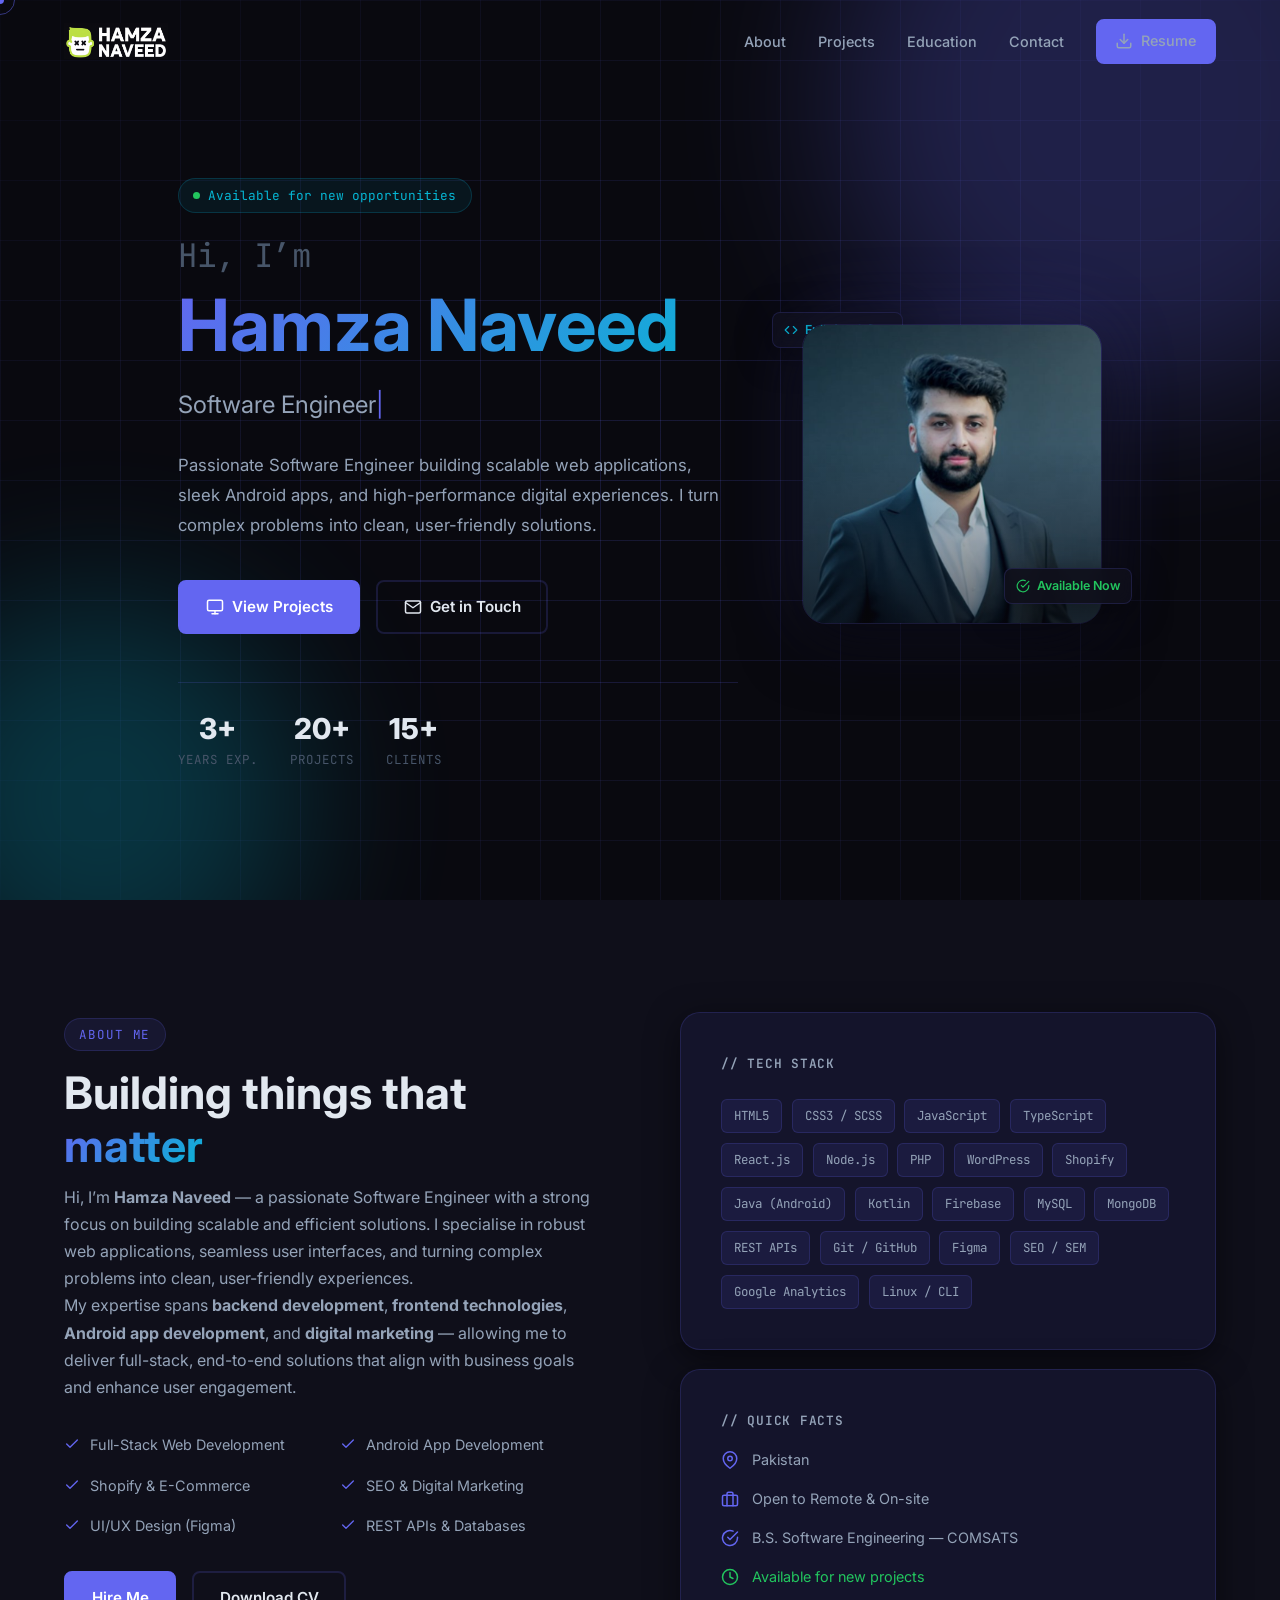
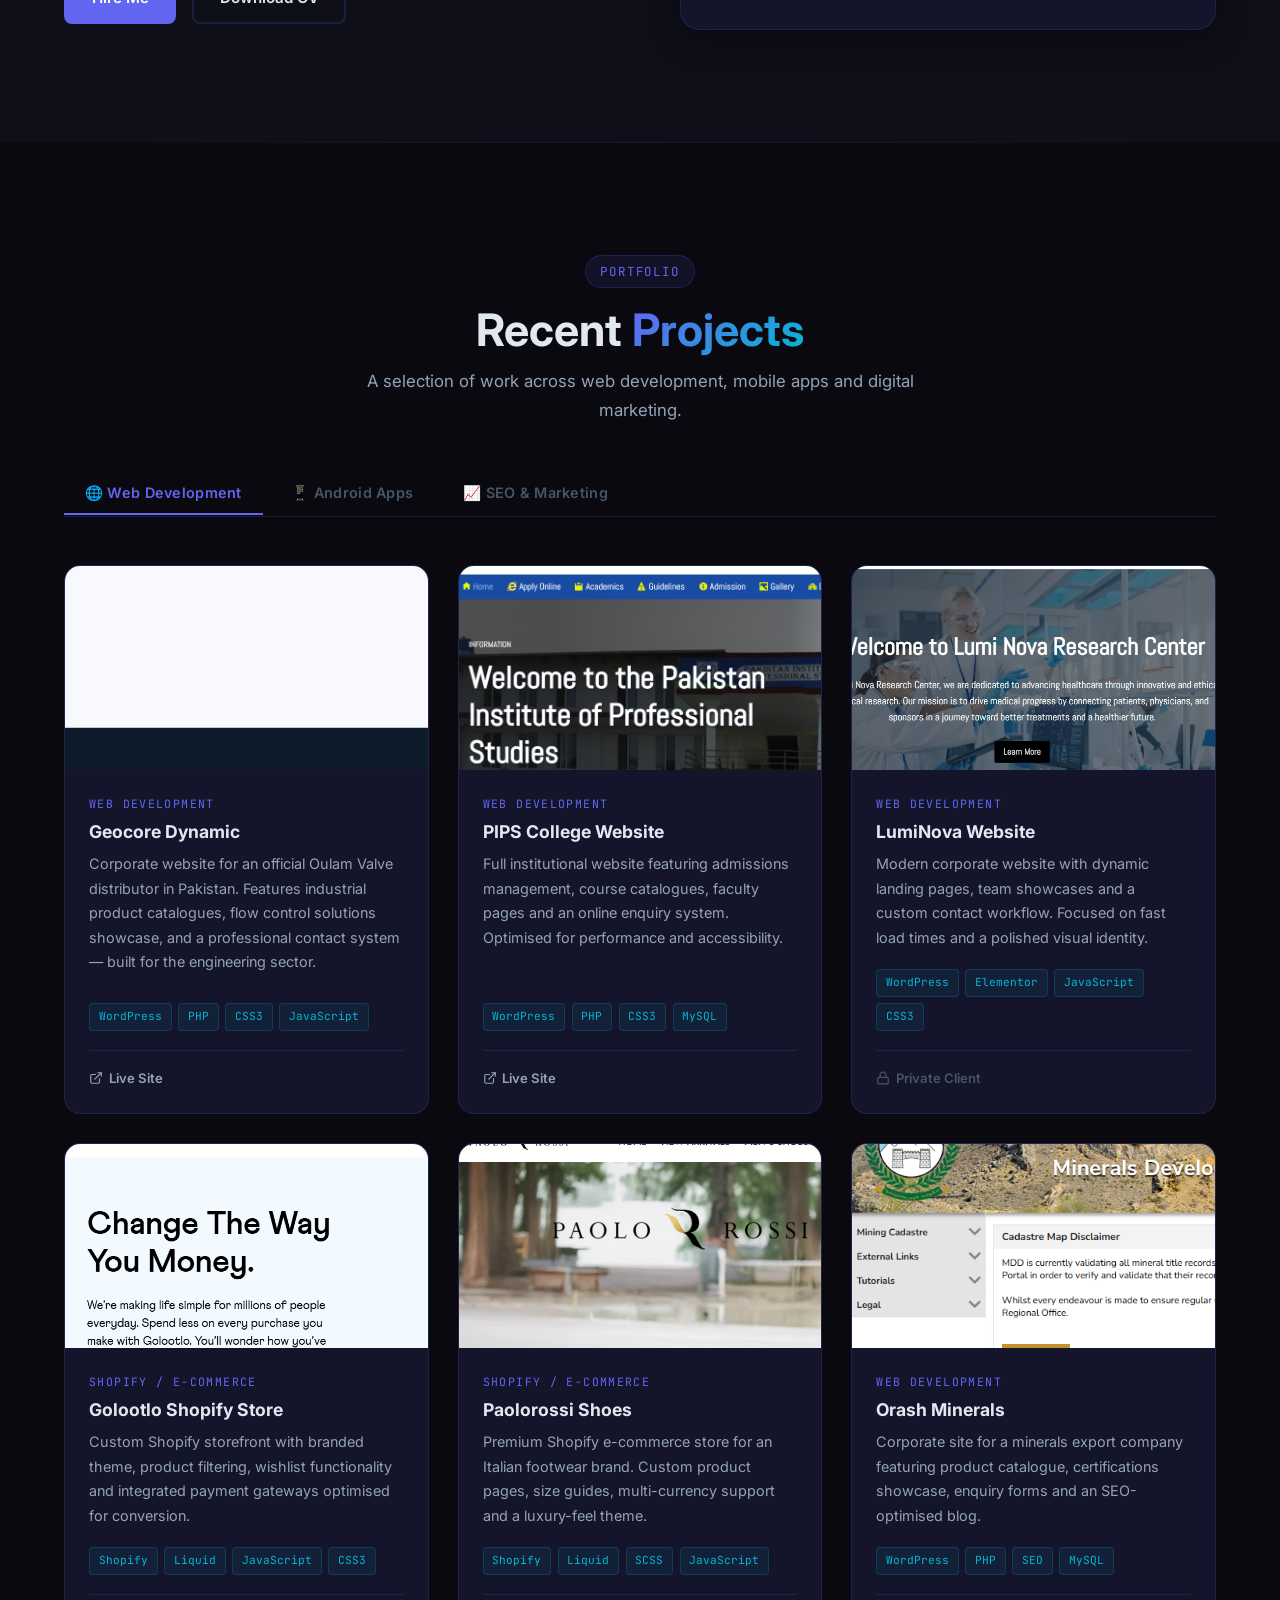
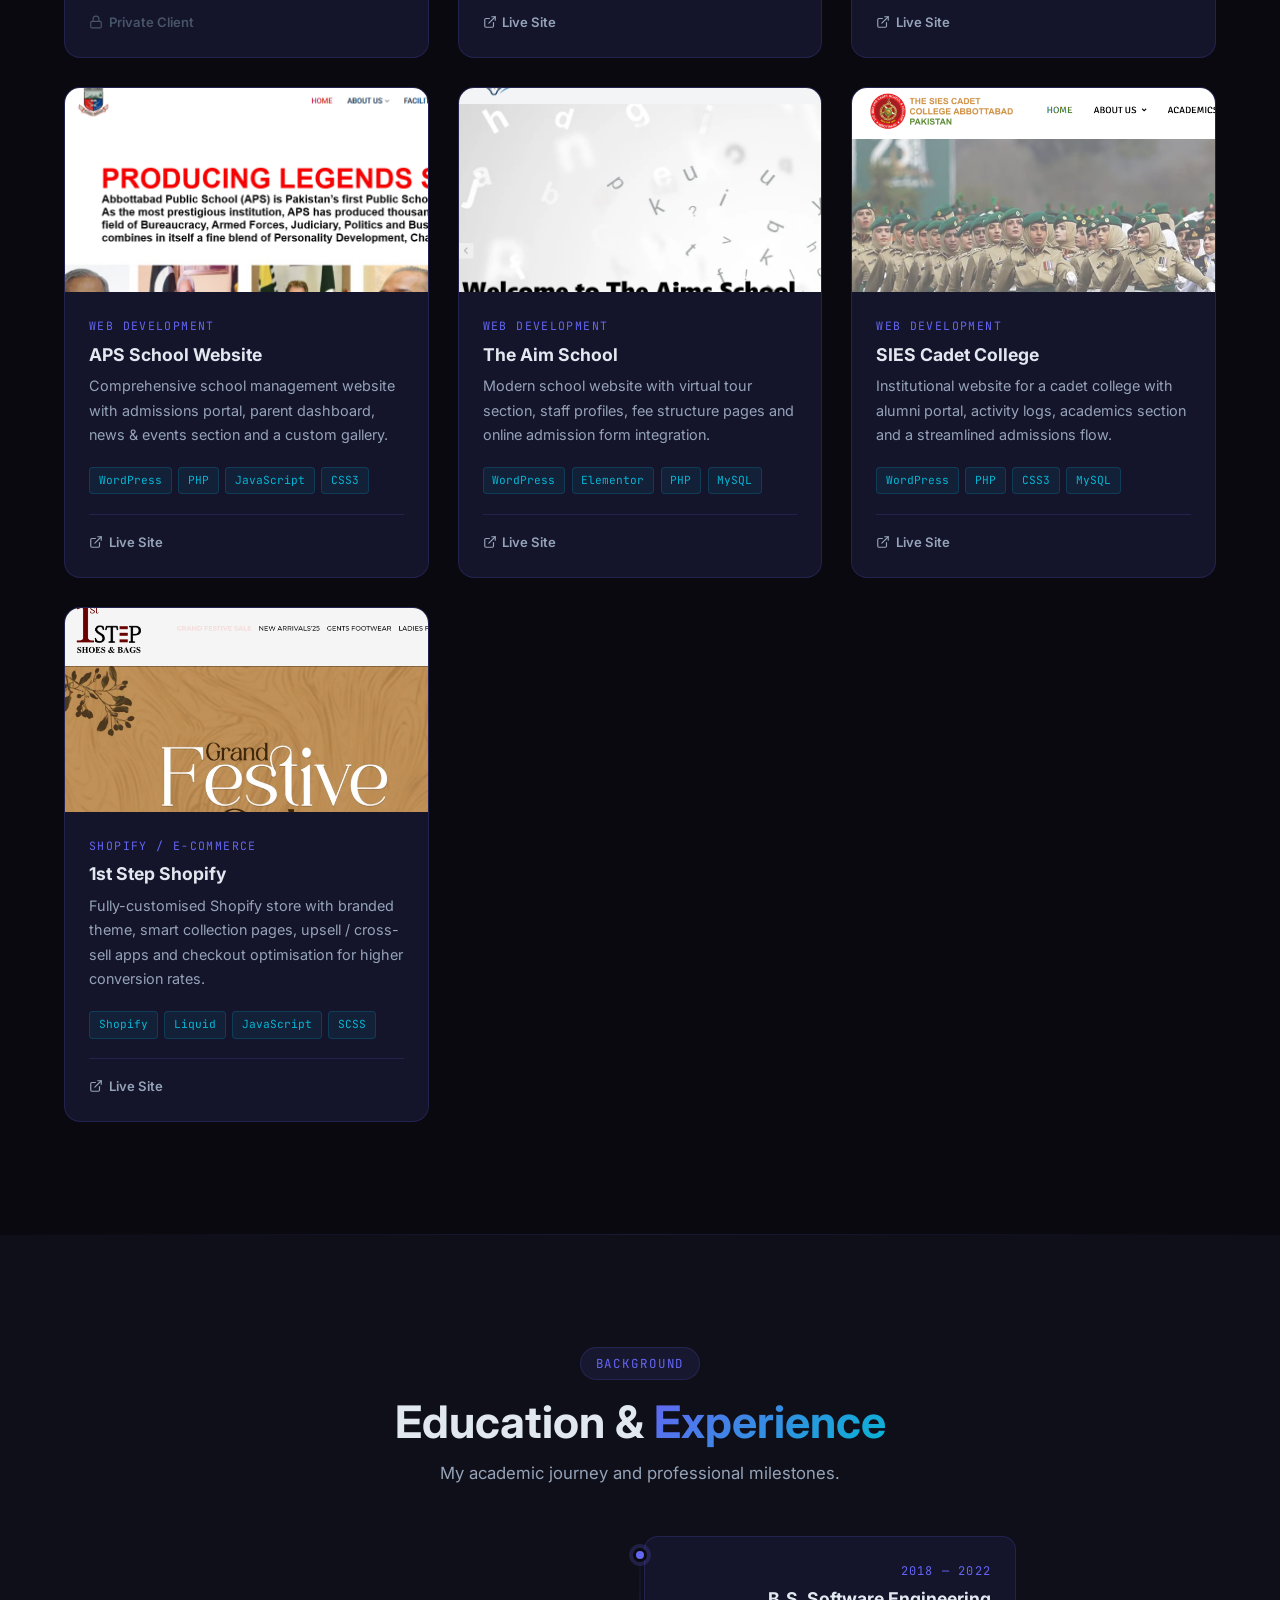
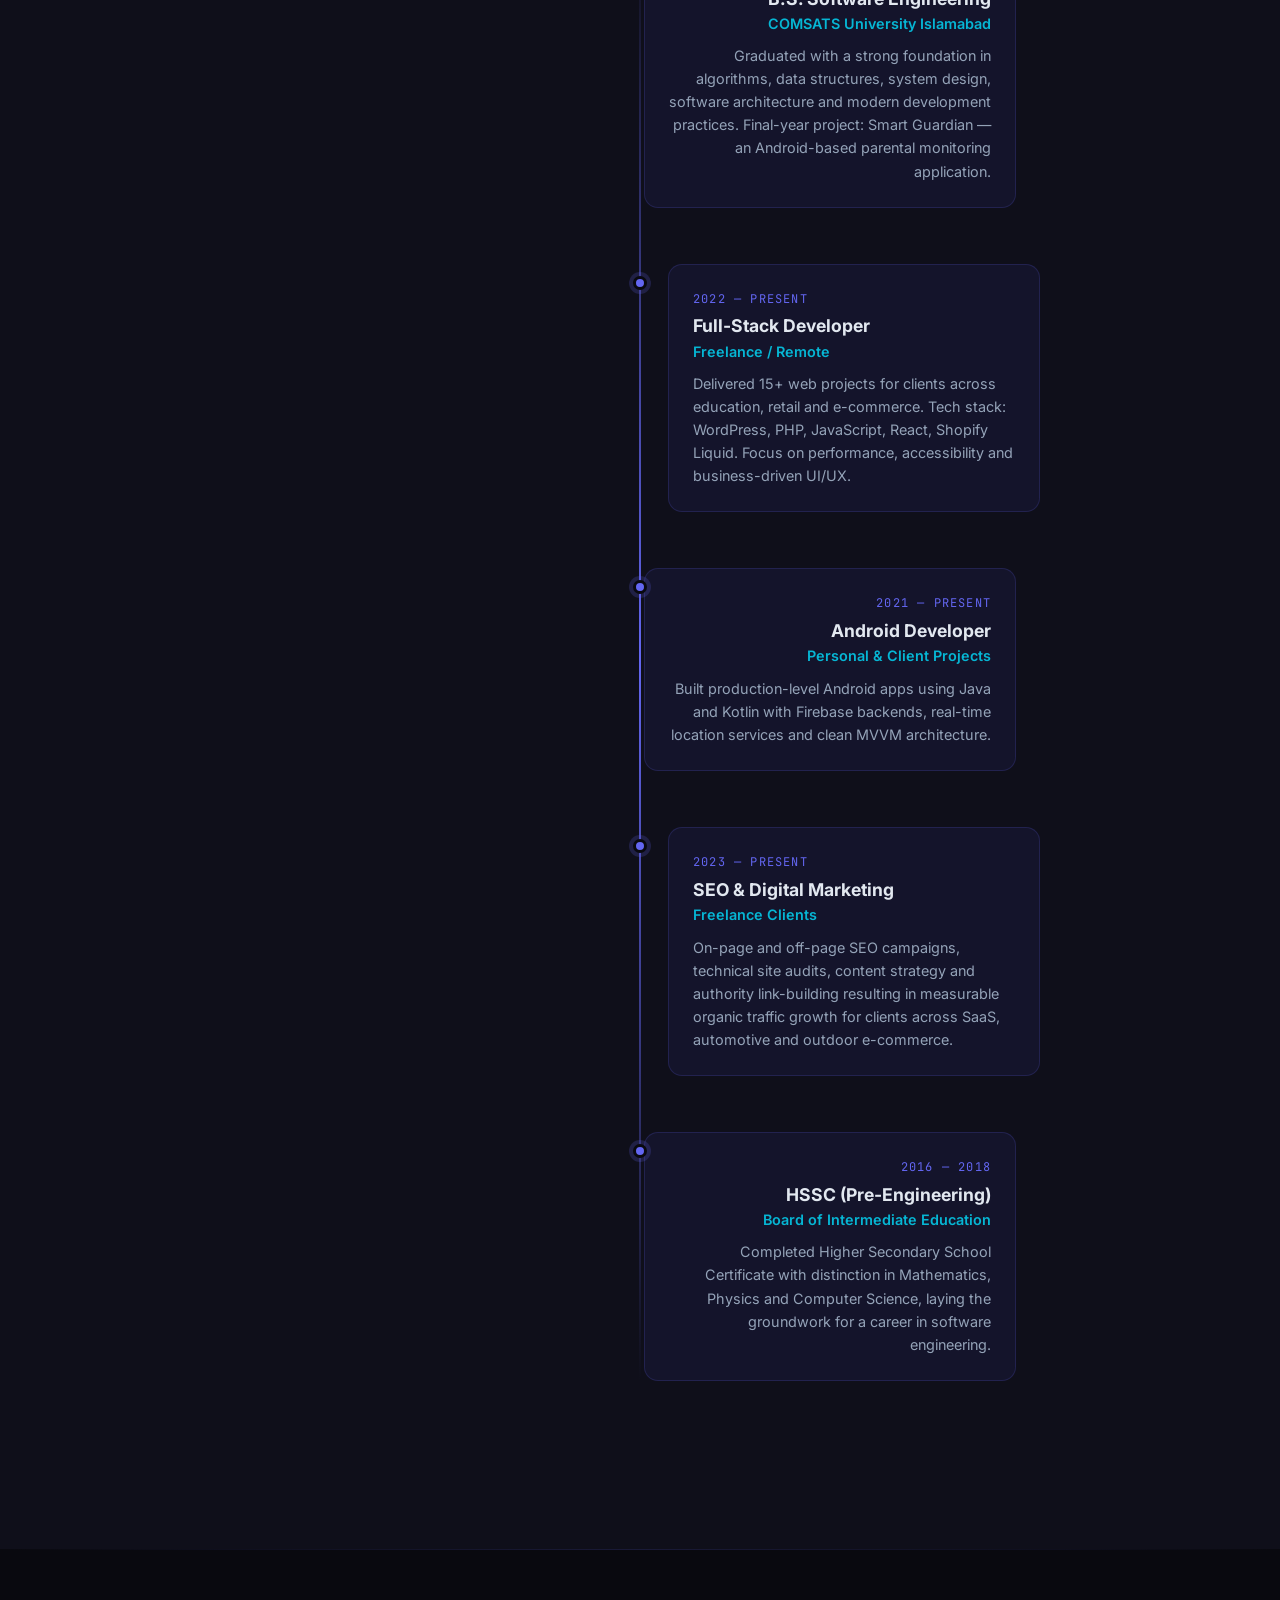
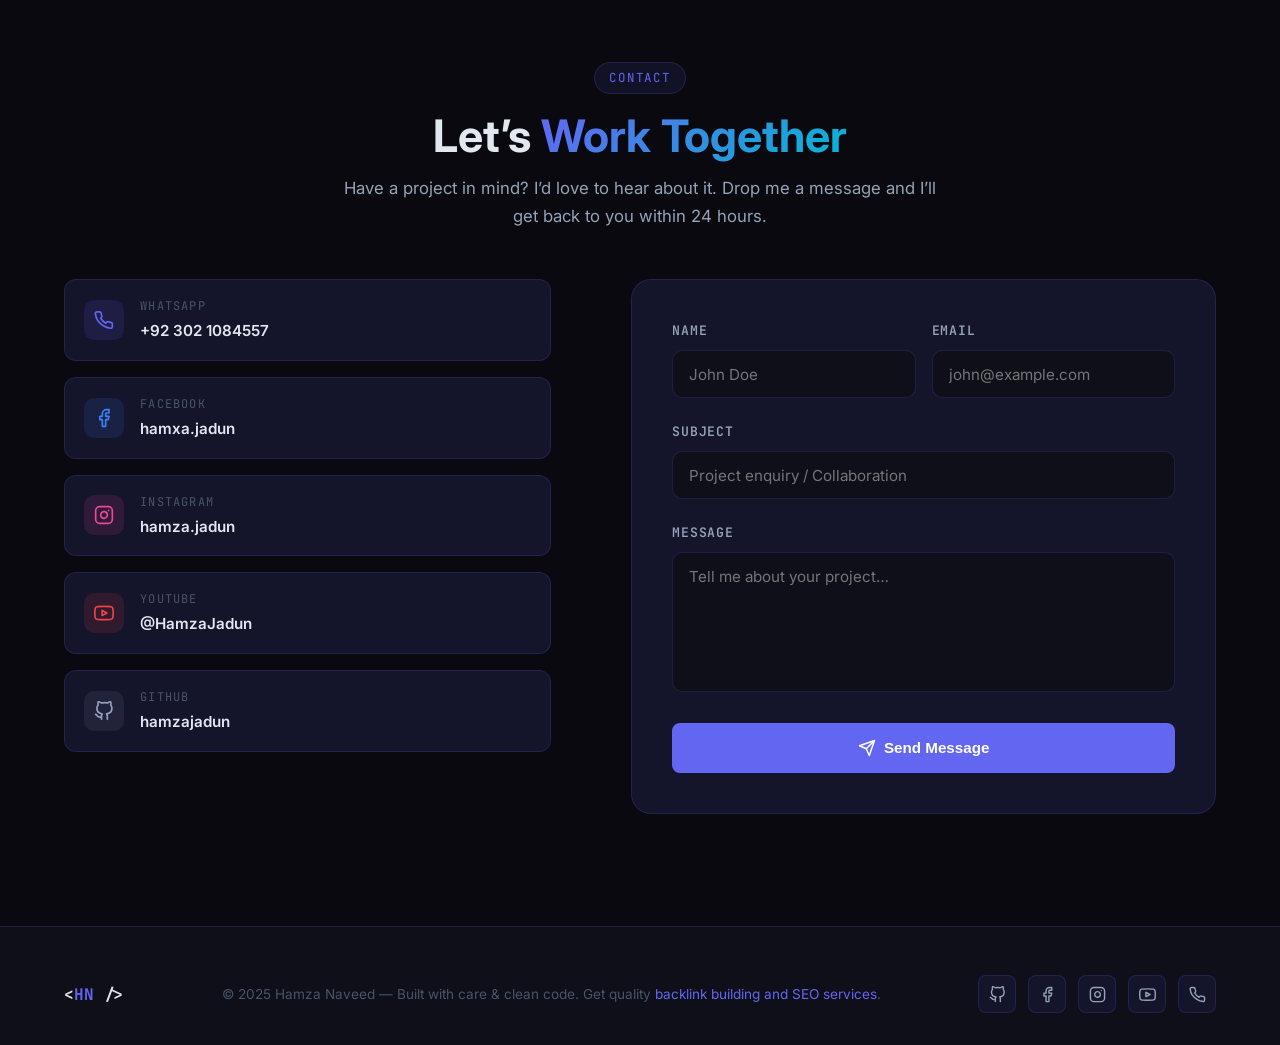
==== index.html @ 053d8621 "Add files via upload" ====
﻿<!DOCTYPE html>
<html lang="en">
<head>
  <meta charset="UTF-8" />
  <meta name="viewport" content="width=device-width, initial-scale=1.0" />
  <meta name="description" content="Hamza Naveed — Software Engineer specialising in full-stack web, Android development and SEO. Based in Pakistan." />
  <meta name="author" content="Hamza Naveed" />
  <meta property="og:title" content="Hamza Naveed — Software Engineer" />
  <meta property="og:description" content="Full-stack developer, Android engineer and digital marketing strategist." />
  <meta property="og:type" content="website" />
  <title>Hamza Naveed — Software Engineer</title>
  <link rel="icon" href="assets/logo.png" type="image/png" />
  <link rel="preconnect" href="https://fonts.googleapis.com" />
  <link rel="preconnect" href="https://fonts.gstatic.com" crossorigin />
  <link href="https://fonts.googleapis.com/css2?family=Inter:wght@400;500;600;700;800&family=JetBrains+Mono:wght@400;600;700&display=swap" rel="stylesheet" />
  <link rel="stylesheet" href="assets/css/style.css" />
</head>
<body>
  <nav id="navbar" aria-label="Primary navigation">
    <div class="container nav-inner">
      <a href="#hero" class="nav-logo"><img src="assets/logo.png" alt="Hamza Naveed" class="nav-logo-img" /></a>
      <ul class="nav-links" id="navLinksMenu" role="list">
        <li><a href="#about">About</a></li>
        <li><a href="#projects">Projects</a></li>
        <li><a href="#education">Education</a></li>
        <li><a href="#contact">Contact</a></li>
        <li><a href="index_files/resume.pdf" download class="btn btn-primary nav-cta"><svg xmlns="http://www.w3.org/2000/svg" viewBox="0 0 24 24" fill="none" stroke="currentColor" stroke-width="2" stroke-linecap="round" stroke-linejoin="round" aria-hidden="true"><path d="M21 15v4a2 2 0 0 1-2 2H5a2 2 0 0 1-2-2v-4"/><polyline points="7 10 12 15 17 10"/><line x1="12" y1="15" x2="12" y2="3"/></svg>Resume</a></li>
      </ul>
      <button class="nav-toggle" id="navToggle" aria-label="Toggle menu" aria-expanded="false"><span></span><span></span><span></span></button>
    </div>
  </nav>

  <section id="hero">
    <div class="hero-orb orb-1" aria-hidden="true"></div>
    <div class="hero-orb orb-2" aria-hidden="true"></div>
    <div class="container hero-inner">
      <div class="hero-content">
        <div class="hero-badge">Available for new opportunities</div>
        <h1 class="hero-title">
          <span class="mono" style="font-size:.45em;font-weight:400;display:block;margin-bottom:.4rem;color:var(--text-faint)">Hi, I&rsquo;m</span>
          <span class="name gradient-text">Hamza Naveed</span>
        </h1>
        <p class="hero-sub"><span id="typed-text"></span><span class="typed-cursor" aria-hidden="true">|</span></p>
        <p class="hero-desc">Passionate Software Engineer building scalable web applications, sleek Android apps, and high-performance digital experiences. I turn complex problems into clean, user-friendly solutions.</p>
        <div class="hero-actions">
          <a href="#projects" class="btn btn-primary"><svg xmlns="http://www.w3.org/2000/svg" viewBox="0 0 24 24" fill="none" stroke="currentColor" stroke-width="2" stroke-linecap="round" stroke-linejoin="round" aria-hidden="true"><rect x="2" y="3" width="20" height="14" rx="2" ry="2"/><line x1="8" y1="21" x2="16" y2="21"/><line x1="12" y1="17" x2="12" y2="21"/></svg>View Projects</a>
          <a href="#contact" class="btn btn-outline"><svg xmlns="http://www.w3.org/2000/svg" viewBox="0 0 24 24" fill="none" stroke="currentColor" stroke-width="2" stroke-linecap="round" stroke-linejoin="round" aria-hidden="true"><path d="M4 4h16c1.1 0 2 .9 2 2v12c0 1.1-.9 2-2 2H4c-1.1 0-2-.9-2-2V6c0-1.1.9-2 2-2z"/><polyline points="22,6 12,13 2,6"/></svg>Get in Touch</a>
        </div>
        <div class="hero-stats reveal-stagger">
          <div class="stat-item"><div class="stat-num" data-target="3" data-suffix="+">3+</div><div class="stat-label">Years Exp.</div></div>
          <div class="stat-item"><div class="stat-num" data-target="20" data-suffix="+">20+</div><div class="stat-label">Projects</div></div>
          <div class="stat-item"><div class="stat-num" data-target="15" data-suffix="+">15+</div><div class="stat-label">Clients</div></div>
        </div>
      </div>
      <div class="hero-visual" aria-hidden="true">
        <div class="hero-chip chip-1"><svg xmlns="http://www.w3.org/2000/svg" viewBox="0 0 24 24" fill="none" stroke="currentColor" stroke-width="2" stroke-linecap="round" stroke-linejoin="round"><polyline points="16 18 22 12 16 6"/><polyline points="8 6 2 12 8 18"/></svg>Full-Stack Dev</div>
        <div class="hero-img-wrap"><img src="index_files/WhatsApp-Image-2025-06-02-at-1.49.25-PM-2-768x1024.jpeg" alt="Hamza Naveed" loading="eager" width="300" height="400" /></div>
        <div class="hero-chip chip-2"><svg xmlns="http://www.w3.org/2000/svg" viewBox="0 0 24 24" fill="none" stroke="currentColor" stroke-width="2" stroke-linecap="round" stroke-linejoin="round"><path d="M22 11.08V12a10 10 0 1 1-5.93-9.14"/><polyline points="22 4 12 14.01 9 11.01"/></svg>Available Now</div>
      </div>
    </div>
  </section>

  <section id="about" class="section">
    <div class="container">
      <div class="about-grid">
        <div class="reveal-left">
          <span class="section-tag">About Me</span>
          <h2 class="section-title">Building things that <span class="gradient-text">matter</span></h2>
          <p>Hi, I&rsquo;m <strong>Hamza Naveed</strong> &mdash; a passionate Software Engineer with a strong focus on building scalable and efficient solutions. I specialise in robust web applications, seamless user interfaces, and turning complex problems into clean, user-friendly experiences.</p>
          <p>My expertise spans <strong>backend development</strong>, <strong>frontend technologies</strong>, <strong>Android app development</strong>, and <strong>digital marketing</strong> &mdash; allowing me to deliver full-stack, end-to-end solutions that align with business goals and enhance user engagement.</p>
          <div class="about-highlights reveal-stagger">
            <div class="highlight-item"><svg xmlns="http://www.w3.org/2000/svg" viewBox="0 0 24 24" fill="none" stroke="currentColor" stroke-width="2" stroke-linecap="round" stroke-linejoin="round" aria-hidden="true"><polyline points="20 6 9 17 4 12"/></svg>Full-Stack Web Development</div>
            <div class="highlight-item"><svg xmlns="http://www.w3.org/2000/svg" viewBox="0 0 24 24" fill="none" stroke="currentColor" stroke-width="2" stroke-linecap="round" stroke-linejoin="round" aria-hidden="true"><polyline points="20 6 9 17 4 12"/></svg>Android App Development</div>
            <div class="highlight-item"><svg xmlns="http://www.w3.org/2000/svg" viewBox="0 0 24 24" fill="none" stroke="currentColor" stroke-width="2" stroke-linecap="round" stroke-linejoin="round" aria-hidden="true"><polyline points="20 6 9 17 4 12"/></svg>Shopify &amp; E-Commerce</div>
            <div class="highlight-item"><svg xmlns="http://www.w3.org/2000/svg" viewBox="0 0 24 24" fill="none" stroke="currentColor" stroke-width="2" stroke-linecap="round" stroke-linejoin="round" aria-hidden="true"><polyline points="20 6 9 17 4 12"/></svg>SEO &amp; Digital Marketing</div>
            <div class="highlight-item"><svg xmlns="http://www.w3.org/2000/svg" viewBox="0 0 24 24" fill="none" stroke="currentColor" stroke-width="2" stroke-linecap="round" stroke-linejoin="round" aria-hidden="true"><polyline points="20 6 9 17 4 12"/></svg>UI/UX Design (Figma)</div>
            <div class="highlight-item"><svg xmlns="http://www.w3.org/2000/svg" viewBox="0 0 24 24" fill="none" stroke="currentColor" stroke-width="2" stroke-linecap="round" stroke-linejoin="round" aria-hidden="true"><polyline points="20 6 9 17 4 12"/></svg>REST APIs &amp; Databases</div>
          </div>
          <div style="margin-top:2rem;display:flex;gap:1rem;flex-wrap:wrap;">
            <a href="#contact" class="btn btn-primary">Hire Me</a>
            <a href="index_files/resume.pdf" download class="btn btn-outline">Download CV</a>
          </div>
        </div>
        <div class="reveal-right">
          <div class="about-card">
            <p class="about-card-title">// Tech Stack</p>
            <div class="skills-cloud">
              <span class="skill-tag">HTML5</span><span class="skill-tag">CSS3 / SCSS</span><span class="skill-tag">JavaScript</span><span class="skill-tag">TypeScript</span><span class="skill-tag">React.js</span><span class="skill-tag">Node.js</span><span class="skill-tag">PHP</span><span class="skill-tag">WordPress</span><span class="skill-tag">Shopify</span><span class="skill-tag">Java (Android)</span><span class="skill-tag">Kotlin</span><span class="skill-tag">Firebase</span><span class="skill-tag">MySQL</span><span class="skill-tag">MongoDB</span><span class="skill-tag">REST APIs</span><span class="skill-tag">Git / GitHub</span><span class="skill-tag">Figma</span><span class="skill-tag">SEO / SEM</span><span class="skill-tag">Google Analytics</span><span class="skill-tag">Linux / CLI</span>
            </div>
          </div>
          <div class="about-card" style="margin-top:1.2rem;">
            <p class="about-card-title">// Quick Facts</p>
            <div style="display:flex;flex-direction:column;gap:.9rem;margin-top:1rem;">
              <div style="display:flex;align-items:center;gap:.8rem;"><svg xmlns="http://www.w3.org/2000/svg" width="18" height="18" viewBox="0 0 24 24" fill="none" stroke="var(--accent)" stroke-width="2" stroke-linecap="round" stroke-linejoin="round" aria-hidden="true"><path d="M21 10c0 7-9 13-9 13s-9-6-9-13a9 9 0 0 1 18 0z"/><circle cx="12" cy="10" r="3"/></svg><span style="font-size:.9rem;color:var(--text-muted)">Pakistan</span></div>
              <div style="display:flex;align-items:center;gap:.8rem;"><svg xmlns="http://www.w3.org/2000/svg" width="18" height="18" viewBox="0 0 24 24" fill="none" stroke="var(--accent)" stroke-width="2" stroke-linecap="round" stroke-linejoin="round" aria-hidden="true"><rect x="2" y="7" width="20" height="14" rx="2" ry="2"/><path d="M16 21V5a2 2 0 0 0-2-2h-4a2 2 0 0 0-2 2v16"/></svg><span style="font-size:.9rem;color:var(--text-muted)">Open to Remote &amp; On-site</span></div>
              <div style="display:flex;align-items:center;gap:.8rem;"><svg xmlns="http://www.w3.org/2000/svg" width="18" height="18" viewBox="0 0 24 24" fill="none" stroke="var(--accent)" stroke-width="2" stroke-linecap="round" stroke-linejoin="round" aria-hidden="true"><path d="M22 11.08V12a10 10 0 1 1-5.93-9.14"/><polyline points="22 4 12 14.01 9 11.01"/></svg><span style="font-size:.9rem;color:var(--text-muted)">B.S. Software Engineering &mdash; COMSATS</span></div>
              <div style="display:flex;align-items:center;gap:.8rem;"><svg xmlns="http://www.w3.org/2000/svg" width="18" height="18" viewBox="0 0 24 24" fill="none" stroke="var(--success)" stroke-width="2" stroke-linecap="round" stroke-linejoin="round" aria-hidden="true"><circle cx="12" cy="12" r="10"/><polyline points="12 6 12 12 16 14"/></svg><span style="font-size:.9rem;color:var(--success)">Available for new projects</span></div>
            </div>
          </div>
        </div>
      </div>
    </div>
  </section>

  <div class="divider"></div>

  <section id="projects" class="section">
    <div class="container">
      <div class="text-center reveal">
        <span class="section-tag">Portfolio</span>
        <h2 class="section-title">Recent <span class="gradient-text">Projects</span></h2>
        <p class="section-lead">A selection of work across web development, mobile apps and digital marketing.</p>
      </div>
      <div class="project-tabs reveal" role="tablist">
        <button class="tab-btn active" data-tab="web" role="tab" aria-selected="true">&#127760; Web Development</button>
        <button class="tab-btn" data-tab="android" role="tab" aria-selected="false">&#128241; Android Apps</button>
        <button class="tab-btn" data-tab="seo" role="tab" aria-selected="false">&#128200; SEO &amp; Marketing</button>
      </div>

      <div class="tab-panel active projects-grid" id="tab-web" role="tabpanel">
        <article class="project-card reveal"><div class="project-img"><img src="assets/geocoredynamic.png" alt="Geocore Dynamic Website" loading="lazy"/></div><div class="project-body"><p class="project-category">Web Development</p><h3 class="project-title">Geocore Dynamic</h3><p class="project-desc">Corporate website for an official Oulam Valve distributor in Pakistan. Features industrial product catalogues, flow control solutions showcase, and a professional contact system — built for the engineering sector.</p><div class="project-stack"><span class="stack-tag">WordPress</span><span class="stack-tag">PHP</span><span class="stack-tag">CSS3</span><span class="stack-tag">JavaScript</span></div><div class="project-links"><a href="https://geocoredynamic.com/" target="_blank" rel="noopener noreferrer" class="project-link"><svg xmlns="http://www.w3.org/2000/svg" viewBox="0 0 24 24" fill="none" stroke="currentColor" stroke-width="2" stroke-linecap="round" stroke-linejoin="round" aria-hidden="true"><path d="M18 13v6a2 2 0 0 1-2 2H5a2 2 0 0 1-2-2V8a2 2 0 0 1 2-2h6"/><polyline points="15 3 21 3 21 9"/><line x1="10" y1="14" x2="21" y2="3"/></svg>Live Site</a></div></div></article>

        <article class="project-card reveal"><div class="project-img"><img src="index_files/image-1.png" alt="PIPS College Website" loading="lazy"/></div><div class="project-body"><p class="project-category">Web Development</p><h3 class="project-title">PIPS College Website</h3><p class="project-desc">Full institutional website featuring admissions management, course catalogues, faculty pages and an online enquiry system. Optimised for performance and accessibility.</p><div class="project-stack"><span class="stack-tag">WordPress</span><span class="stack-tag">PHP</span><span class="stack-tag">CSS3</span><span class="stack-tag">MySQL</span></div><div class="project-links"><a href="https://pips.edu.pk/" target="_blank" rel="noopener noreferrer" class="project-link"><svg xmlns="http://www.w3.org/2000/svg" viewBox="0 0 24 24" fill="none" stroke="currentColor" stroke-width="2" stroke-linecap="round" stroke-linejoin="round" aria-hidden="true"><path d="M18 13v6a2 2 0 0 1-2 2H5a2 2 0 0 1-2-2V8a2 2 0 0 1 2-2h6"/><polyline points="15 3 21 3 21 9"/><line x1="10" y1="14" x2="21" y2="3"/></svg>Live Site</a></div></div></article>

        <article class="project-card reveal"><div class="project-img"><img src="index_files/image-2.png" alt="LumiNova Website" loading="lazy"/></div><div class="project-body"><p class="project-category">Web Development</p><h3 class="project-title">LumiNova Website</h3><p class="project-desc">Modern corporate website with dynamic landing pages, team showcases and a custom contact workflow. Focused on fast load times and a polished visual identity.</p><div class="project-stack"><span class="stack-tag">WordPress</span><span class="stack-tag">Elementor</span><span class="stack-tag">JavaScript</span><span class="stack-tag">CSS3</span></div><div class="project-links"><span class="project-link" style="color:var(--text-faint);cursor:default;"><svg xmlns="http://www.w3.org/2000/svg" viewBox="0 0 24 24" fill="none" stroke="currentColor" stroke-width="2" stroke-linecap="round" stroke-linejoin="round" aria-hidden="true"><rect x="3" y="11" width="18" height="11" rx="2" ry="2"/><path d="M7 11V7a5 5 0 0 1 10 0v4"/></svg>Private Client</span></div></div></article>

        <article class="project-card reveal"><div class="project-img"><img src="index_files/image-11.png" alt="Golootlo Shopify Store" loading="lazy"/></div><div class="project-body"><p class="project-category">Shopify / E-Commerce</p><h3 class="project-title">Golootlo Shopify Store</h3><p class="project-desc">Custom Shopify storefront with branded theme, product filtering, wishlist functionality and integrated payment gateways optimised for conversion.</p><div class="project-stack"><span class="stack-tag">Shopify</span><span class="stack-tag">Liquid</span><span class="stack-tag">JavaScript</span><span class="stack-tag">CSS3</span></div><div class="project-links"><span class="project-link" style="color:var(--text-faint);cursor:default;"><svg xmlns="http://www.w3.org/2000/svg" viewBox="0 0 24 24" fill="none" stroke="currentColor" stroke-width="2" stroke-linecap="round" stroke-linejoin="round" aria-hidden="true"><rect x="3" y="11" width="18" height="11" rx="2" ry="2"/><path d="M7 11V7a5 5 0 0 1 10 0v4"/></svg>Private Client</span></div></div></article>

        <article class="project-card reveal"><div class="project-img"><img src="index_files/image-10.png" alt="Paolorossi Shoes" loading="lazy"/></div><div class="project-body"><p class="project-category">Shopify / E-Commerce</p><h3 class="project-title">Paolorossi Shoes</h3><p class="project-desc">Premium Shopify e-commerce store for an Italian footwear brand. Custom product pages, size guides, multi-currency support and a luxury-feel theme.</p><div class="project-stack"><span class="stack-tag">Shopify</span><span class="stack-tag">Liquid</span><span class="stack-tag">SCSS</span><span class="stack-tag">JavaScript</span></div><div class="project-links"><a href="https://paolorossishoes.com/" target="_blank" rel="noopener noreferrer" class="project-link"><svg xmlns="http://www.w3.org/2000/svg" viewBox="0 0 24 24" fill="none" stroke="currentColor" stroke-width="2" stroke-linecap="round" stroke-linejoin="round" aria-hidden="true"><path d="M18 13v6a2 2 0 0 1-2 2H5a2 2 0 0 1-2-2V8a2 2 0 0 1 2-2h6"/><polyline points="15 3 21 3 21 9"/><line x1="10" y1="14" x2="21" y2="3"/></svg>Live Site</a></div></div></article>

        <article class="project-card reveal"><div class="project-img"><img src="index_files/image-9.png" alt="Orash Minerals" loading="lazy"/></div><div class="project-body"><p class="project-category">Web Development</p><h3 class="project-title">Orash Minerals</h3><p class="project-desc">Corporate site for a minerals export company featuring product catalogue, certifications showcase, enquiry forms and an SEO-optimised blog.</p><div class="project-stack"><span class="stack-tag">WordPress</span><span class="stack-tag">PHP</span><span class="stack-tag">SEO</span><span class="stack-tag">MySQL</span></div><div class="project-links"><a href="https://orushminerals.com/" target="_blank" rel="noopener noreferrer" class="project-link"><svg xmlns="http://www.w3.org/2000/svg" viewBox="0 0 24 24" fill="none" stroke="currentColor" stroke-width="2" stroke-linecap="round" stroke-linejoin="round" aria-hidden="true"><path d="M18 13v6a2 2 0 0 1-2 2H5a2 2 0 0 1-2-2V8a2 2 0 0 1 2-2h6"/><polyline points="15 3 21 3 21 9"/><line x1="10" y1="14" x2="21" y2="3"/></svg>Live Site</a></div></div></article>

        <article class="project-card reveal"><div class="project-img"><img src="index_files/image-8.png" alt="APS School Website" loading="lazy"/></div><div class="project-body"><p class="project-category">Web Development</p><h3 class="project-title">APS School Website</h3><p class="project-desc">Comprehensive school management website with admissions portal, parent dashboard, news &amp; events section and a custom gallery.</p><div class="project-stack"><span class="stack-tag">WordPress</span><span class="stack-tag">PHP</span><span class="stack-tag">JavaScript</span><span class="stack-tag">CSS3</span></div><div class="project-links"><a href="https://aps.edu.pk/" target="_blank" rel="noopener noreferrer" class="project-link"><svg xmlns="http://www.w3.org/2000/svg" viewBox="0 0 24 24" fill="none" stroke="currentColor" stroke-width="2" stroke-linecap="round" stroke-linejoin="round" aria-hidden="true"><path d="M18 13v6a2 2 0 0 1-2 2H5a2 2 0 0 1-2-2V8a2 2 0 0 1 2-2h6"/><polyline points="15 3 21 3 21 9"/><line x1="10" y1="14" x2="21" y2="3"/></svg>Live Site</a></div></div></article>

        <article class="project-card reveal"><div class="project-img"><img src="index_files/image-7.png" alt="The Aim School" loading="lazy"/></div><div class="project-body"><p class="project-category">Web Development</p><h3 class="project-title">The Aim School</h3><p class="project-desc">Modern school website with virtual tour section, staff profiles, fee structure pages and online admission form integration.</p><div class="project-stack"><span class="stack-tag">WordPress</span><span class="stack-tag">Elementor</span><span class="stack-tag">PHP</span><span class="stack-tag">MySQL</span></div><div class="project-links"><a href="https://theaimschool.pk/" target="_blank" rel="noopener noreferrer" class="project-link"><svg xmlns="http://www.w3.org/2000/svg" viewBox="0 0 24 24" fill="none" stroke="currentColor" stroke-width="2" stroke-linecap="round" stroke-linejoin="round" aria-hidden="true"><path d="M18 13v6a2 2 0 0 1-2 2H5a2 2 0 0 1-2-2V8a2 2 0 0 1 2-2h6"/><polyline points="15 3 21 3 21 9"/><line x1="10" y1="14" x2="21" y2="3"/></svg>Live Site</a></div></div></article>

        <article class="project-card reveal"><div class="project-img"><img src="index_files/image-6.png" alt="SIES Cadet College" loading="lazy"/></div><div class="project-body"><p class="project-category">Web Development</p><h3 class="project-title">SIES Cadet College</h3><p class="project-desc">Institutional website for a cadet college with alumni portal, activity logs, academics section and a streamlined admissions flow.</p><div class="project-stack"><span class="stack-tag">WordPress</span><span class="stack-tag">PHP</span><span class="stack-tag">CSS3</span><span class="stack-tag">MySQL</span></div><div class="project-links"><a href="https://siescadetcollegeabbottabad.com/" target="_blank" rel="noopener noreferrer" class="project-link"><svg xmlns="http://www.w3.org/2000/svg" viewBox="0 0 24 24" fill="none" stroke="currentColor" stroke-width="2" stroke-linecap="round" stroke-linejoin="round" aria-hidden="true"><path d="M18 13v6a2 2 0 0 1-2 2H5a2 2 0 0 1-2-2V8a2 2 0 0 1 2-2h6"/><polyline points="15 3 21 3 21 9"/><line x1="10" y1="14" x2="21" y2="3"/></svg>Live Site</a></div></div></article>

        <article class="project-card reveal"><div class="project-img"><img src="index_files/image-5.png" alt="1st Step Shopify" loading="lazy"/></div><div class="project-body"><p class="project-category">Shopify / E-Commerce</p><h3 class="project-title">1st Step Shopify</h3><p class="project-desc">Fully-customised Shopify store with branded theme, smart collection pages, upsell / cross-sell apps and checkout optimisation for higher conversion rates.</p><div class="project-stack"><span class="stack-tag">Shopify</span><span class="stack-tag">Liquid</span><span class="stack-tag">JavaScript</span><span class="stack-tag">SCSS</span></div><div class="project-links"><a href="https://1ststep.pk/" target="_blank" rel="noopener noreferrer" class="project-link"><svg xmlns="http://www.w3.org/2000/svg" viewBox="0 0 24 24" fill="none" stroke="currentColor" stroke-width="2" stroke-linecap="round" stroke-linejoin="round" aria-hidden="true"><path d="M18 13v6a2 2 0 0 1-2 2H5a2 2 0 0 1-2-2V8a2 2 0 0 1 2-2h6"/><polyline points="15 3 21 3 21 9"/><line x1="10" y1="14" x2="21" y2="3"/></svg>Live Site</a></div></div></article>
      </div>

      <div class="tab-panel projects-grid" id="tab-android" role="tabpanel">
        <article class="project-card reveal"><div class="project-img"><img src="index_files/image-20.png" alt="Smart Guardian" loading="lazy"/></div><div class="project-body"><p class="project-category">Android Development</p><h3 class="project-title">Smart Guardian</h3><p class="project-desc">Intelligent parental monitoring app with real-time GPS tracking, screen-time controls, app blocking and instant alert notifications to keep children safe online and offline.</p><div class="project-stack"><span class="stack-tag">Java</span><span class="stack-tag">Android SDK</span><span class="stack-tag">Firebase</span><span class="stack-tag">Google Maps API</span></div><div class="project-links"><a href="https://www.youtube.com/watch?v=SGFXqEn-GNQ&amp;t=16s" target="_blank" rel="noopener noreferrer" class="project-link"><svg xmlns="http://www.w3.org/2000/svg" viewBox="0 0 24 24" fill="none" stroke="currentColor" stroke-width="2" stroke-linecap="round" stroke-linejoin="round" aria-hidden="true"><polygon points="5 3 19 12 5 21 5 3"/></svg>Demo Video</a></div></div></article>

        <article class="project-card reveal"><div class="project-img"><img src="index_files/image-19.png" alt="Parental Controller" loading="lazy"/></div><div class="project-body"><p class="project-category">Android Development</p><h3 class="project-title">Parental Controller</h3><p class="project-desc">Advanced parental control app with granular app permissions, usage analytics, bedtime scheduling and a remote management dashboard for parents.</p><div class="project-stack"><span class="stack-tag">Java</span><span class="stack-tag">Android SDK</span><span class="stack-tag">Firebase</span><span class="stack-tag">SQLite</span></div><div class="project-links"><a href="https://www.youtube.com/watch?v=4vDjTzWprhc" target="_blank" rel="noopener noreferrer" class="project-link"><svg xmlns="http://www.w3.org/2000/svg" viewBox="0 0 24 24" fill="none" stroke="currentColor" stroke-width="2" stroke-linecap="round" stroke-linejoin="round" aria-hidden="true"><polygon points="5 3 19 12 5 21 5 3"/></svg>Demo Video</a></div></div></article>

        <article class="project-card reveal"><div class="project-img"><img src="index_files/image-21.png" alt="Shildar" loading="lazy"/></div><div class="project-body"><p class="project-category">UI/UX Design &middot; Android</p><h3 class="project-title">Shildar</h3><p class="project-desc">End-to-end UI/UX design for a social commerce Android app. Complete design system, user flows, interactive prototype and developer-ready Figma specs.</p><div class="project-stack"><span class="stack-tag">Figma</span><span class="stack-tag">Android Design</span><span class="stack-tag">Prototyping</span><span class="stack-tag">Design System</span></div><div class="project-links"><a href="https://www.figma.com/design/Wtc4MseSM3NjP38mK5Pdmc/Shildar?node-id=446-9136" target="_blank" rel="noopener noreferrer" class="project-link"><svg xmlns="http://www.w3.org/2000/svg" viewBox="0 0 24 24" fill="none" stroke="currentColor" stroke-width="2" stroke-linecap="round" stroke-linejoin="round" aria-hidden="true"><path d="M18 13v6a2 2 0 0 1-2 2H5a2 2 0 0 1-2-2V8a2 2 0 0 1 2-2h6"/><polyline points="15 3 21 3 21 9"/><line x1="10" y1="14" x2="21" y2="3"/></svg>View in Figma</a></div></div></article>
      </div>

      <div class="tab-panel projects-grid" id="tab-seo" role="tabpanel">        <article class="project-card reveal"><div class="project-img"><img src="assets/rendermyjewelry.png" alt="RenderMyJewelry" loading="lazy"/></div><div class="project-body"><p class="project-category">Digital Marketing / SEO</p><h3 class="project-title">RenderMyJewelry</h3><p class="project-desc">Digital marketing and SEO support for a 3D jewelry rendering platform, helping designers and brands showcase photorealistic product experiences.</p><div class="project-stack"><span class="stack-tag">Technical SEO</span><span class="stack-tag">Content Marketing</span><span class="stack-tag">Google Analytics</span><span class="stack-tag">Meta Pixel</span></div><div class="project-links"><a href="https://rendermyjewelry.com/" target="_blank" rel="noopener noreferrer" class="project-link"><svg xmlns="http://www.w3.org/2000/svg" viewBox="0 0 24 24" fill="none" stroke="currentColor" stroke-width="2" stroke-linecap="round" stroke-linejoin="round" aria-hidden="true"><path d="M18 13v6a2 2 0 0 1-2 2H5a2 2 0 0 1 2-2V8a2 2 0 0 1 2-2h6"/><polyline points="15 3 21 3 21 9"/><line x1="10" y1="14" x2="21" y2="3"/></svg>Visit Site</a></div></div></article>

        <article class="project-card reveal"><div class="project-img"><img src="index_files/image-22.png" alt="InvitoAI SEO" loading="lazy"/></div><div class="project-body"><p class="project-category">On-Page / Off-Page SEO</p><h3 class="project-title">InvitoAI</h3><p class="project-desc">Comprehensive SEO strategy for an AI SaaS platform. Keyword research, technical audits, content optimisation, authority link-building and structured data markup resulting in 60%+ organic traffic growth.</p><div class="project-stack"><span class="stack-tag">On-Page SEO</span><span class="stack-tag">Link Building</span><span class="stack-tag">Schema Markup</span><span class="stack-tag">Content Strategy</span></div><div class="project-links"><a href="https://invitoai.com" target="_blank" rel="noopener noreferrer" class="project-link"><svg xmlns="http://www.w3.org/2000/svg" viewBox="0 0 24 24" fill="none" stroke="currentColor" stroke-width="2" stroke-linecap="round" stroke-linejoin="round" aria-hidden="true"><path d="M18 13v6a2 2 0 0 1-2 2H5a2 2 0 0 1-2-2V8a2 2 0 0 1 2-2h6"/><polyline points="15 3 21 3 21 9"/><line x1="10" y1="14" x2="21" y2="3"/></svg>Visit Site</a></div></div></article>

        <article class="project-card reveal"><div class="project-img"><img src="index_files/image-23.png" alt="Quick Motorcycle SEO" loading="lazy"/></div><div class="project-body"><p class="project-category">On-Page / Off-Page SEO</p><h3 class="project-title">Quick Motorcycle</h3><p class="project-desc">Full SEO campaign for an automotive marketplace. Technical site audit, category page optimisation, local SEO, citation building and competitive analysis.</p><div class="project-stack"><span class="stack-tag">Technical SEO</span><span class="stack-tag">Local SEO</span><span class="stack-tag">Google Search Console</span><span class="stack-tag">Ahrefs</span></div><div class="project-links"><a href="https://quickmotorcycle.com" target="_blank" rel="noopener noreferrer" class="project-link"><svg xmlns="http://www.w3.org/2000/svg" viewBox="0 0 24 24" fill="none" stroke="currentColor" stroke-width="2" stroke-linecap="round" stroke-linejoin="round" aria-hidden="true"><path d="M18 13v6a2 2 0 0 1-2 2H5a2 2 0 0 1-2-2V8a2 2 0 0 1 2-2h6"/><polyline points="15 3 21 3 21 9"/><line x1="10" y1="14" x2="21" y2="3"/></svg>Visit Site</a></div></div></article>

        <article class="project-card reveal"><div class="project-img"><img src="index_files/image-24.png" alt="LumiOutDoor SEO" loading="lazy"/></div><div class="project-body"><p class="project-category">On-Page / Off-Page SEO</p><h3 class="project-title">LumiOutDoor</h3><p class="project-desc">E-commerce SEO overhaul for an outdoor lighting brand. Product page optimisation, category SEO, backlink acquisition and a blog content strategy to improve domain authority and organic revenue.</p><div class="project-stack"><span class="stack-tag">E-Commerce SEO</span><span class="stack-tag">Content Marketing</span><span class="stack-tag">Google Analytics</span><span class="stack-tag">Semrush</span></div><div class="project-links"><a href="https://lumioutdoors.com/" target="_blank" rel="noopener noreferrer" class="project-link"><svg xmlns="http://www.w3.org/2000/svg" viewBox="0 0 24 24" fill="none" stroke="currentColor" stroke-width="2" stroke-linecap="round" stroke-linejoin="round" aria-hidden="true"><path d="M18 13v6a2 2 0 0 1-2 2H5a2 2 0 0 1-2-2V8a2 2 0 0 1 2-2h6"/><polyline points="15 3 21 3 21 9"/><line x1="10" y1="14" x2="21" y2="3"/></svg>Visit Site</a></div></div></article>
      </div>
    </div>
  </section>

  <div class="divider"></div>

  <section id="education" class="section">
    <div class="container">
      <div class="text-center reveal">
        <span class="section-tag">Background</span>
        <h2 class="section-title">Education &amp; <span class="gradient-text">Experience</span></h2>
        <p class="section-lead">My academic journey and professional milestones.</p>
      </div>
      <div class="timeline">
        <div class="timeline-item reveal"><div class="timeline-side"><div class="timeline-content"><p class="timeline-period">2018 &mdash; 2022</p><h3 class="timeline-title">B.S. Software Engineering</h3><p class="timeline-org">COMSATS University Islamabad</p><p class="timeline-desc">Graduated with a strong foundation in algorithms, data structures, system design, software architecture and modern development practices. Final-year project: Smart Guardian &mdash; an Android-based parental monitoring application.</p></div></div><div class="timeline-dot" aria-hidden="true"></div><div class="timeline-side"></div></div>
        <div class="timeline-item reveal"><div class="timeline-side"></div><div class="timeline-dot" aria-hidden="true"></div><div class="timeline-side"><div class="timeline-content"><p class="timeline-period">2022 &mdash; Present</p><h3 class="timeline-title">Full-Stack Developer</h3><p class="timeline-org">Freelance / Remote</p><p class="timeline-desc">Delivered 15+ web projects for clients across education, retail and e-commerce. Tech stack: WordPress, PHP, JavaScript, React, Shopify Liquid. Focus on performance, accessibility and business-driven UI/UX.</p></div></div></div>
        <div class="timeline-item reveal"><div class="timeline-side"><div class="timeline-content"><p class="timeline-period">2021 &mdash; Present</p><h3 class="timeline-title">Android Developer</h3><p class="timeline-org">Personal &amp; Client Projects</p><p class="timeline-desc">Built production-level Android apps using Java and Kotlin with Firebase backends, real-time location services and clean MVVM architecture.</p></div></div><div class="timeline-dot" aria-hidden="true"></div><div class="timeline-side"></div></div>
        <div class="timeline-item reveal"><div class="timeline-side"></div><div class="timeline-dot" aria-hidden="true"></div><div class="timeline-side"><div class="timeline-content"><p class="timeline-period">2023 &mdash; Present</p><h3 class="timeline-title">SEO &amp; Digital Marketing</h3><p class="timeline-org">Freelance Clients</p><p class="timeline-desc">On-page and off-page SEO campaigns, technical site audits, content strategy and authority link-building resulting in measurable organic traffic growth for clients across SaaS, automotive and outdoor e-commerce.</p></div></div></div>
        <div class="timeline-item reveal"><div class="timeline-side"><div class="timeline-content"><p class="timeline-period">2016 &mdash; 2018</p><h3 class="timeline-title">HSSC (Pre-Engineering)</h3><p class="timeline-org">Board of Intermediate Education</p><p class="timeline-desc">Completed Higher Secondary School Certificate with distinction in Mathematics, Physics and Computer Science, laying the groundwork for a career in software engineering.</p></div></div><div class="timeline-dot" aria-hidden="true"></div><div class="timeline-side"></div></div>
      </div>
    </div>
  </section>

  <div class="divider"></div>

  <section id="contact" class="section">
    <div class="container">
      <div class="text-center reveal">
        <span class="section-tag">Contact</span>
        <h2 class="section-title">Let&rsquo;s <span class="gradient-text">Work Together</span></h2>
        <p class="section-lead">Have a project in mind? I&rsquo;d love to hear about it. Drop me a message and I&rsquo;ll get back to you within 24 hours.</p>
      </div>
      <div class="contact-grid">
        <div class="reveal-left">
          <div class="contact-methods">
            <a href="https://wa.me/923021084557" target="_blank" rel="noopener noreferrer" class="contact-method"><div class="contact-method-icon"><svg xmlns="http://www.w3.org/2000/svg" viewBox="0 0 24 24" fill="none" stroke="currentColor" stroke-width="2" stroke-linecap="round" stroke-linejoin="round" aria-hidden="true"><path d="M22 16.92v3a2 2 0 0 1-2.18 2 19.79 19.79 0 0 1-8.63-3.07A19.5 19.5 0 0 1 4.69 13a19.79 19.79 0 0 1-3.07-8.67A2 2 0 0 1 3.6 2.18h3a2 2 0 0 1 2 1.72c.127.96.361 1.903.7 2.81a2 2 0 0 1-.45 2.11L8.09 9.91a16 16 0 0 0 6 6l1.27-1.27a2 2 0 0 1 2.11-.45c.907.339 1.85.573 2.81.7a2 2 0 0 1 1.72 2.02z"/></svg></div><div class="contact-method-text"><span class="contact-method-label">WhatsApp</span><span class="contact-method-value">+92 302 1084557</span></div></a>
            <a href="https://web.facebook.com/hamxa.jadun" target="_blank" rel="noopener noreferrer" class="contact-method"><div class="contact-method-icon" style="background:rgba(59,130,246,.12);color:#3b82f6;"><svg xmlns="http://www.w3.org/2000/svg" viewBox="0 0 24 24" fill="none" stroke="currentColor" stroke-width="2" stroke-linecap="round" stroke-linejoin="round" aria-hidden="true"><path d="M18 2h-3a5 5 0 0 0-5 5v3H7v4h3v8h4v-8h3l1-4h-4V7a1 1 0 0 1 1-1h3z"/></svg></div><div class="contact-method-text"><span class="contact-method-label">Facebook</span><span class="contact-method-value">hamxa.jadun</span></div></a>
            <a href="https://www.instagram.com/hamza.jadun" target="_blank" rel="noopener noreferrer" class="contact-method"><div class="contact-method-icon" style="background:rgba(236,72,153,.12);color:#ec4899;"><svg xmlns="http://www.w3.org/2000/svg" viewBox="0 0 24 24" fill="none" stroke="currentColor" stroke-width="2" stroke-linecap="round" stroke-linejoin="round" aria-hidden="true"><rect x="2" y="2" width="20" height="20" rx="5" ry="5"/><path d="M16 11.37A4 4 0 1 1 12.63 8 4 4 0 0 1 16 11.37z"/><line x1="17.5" y1="6.5" x2="17.51" y2="6.5"/></svg></div><div class="contact-method-text"><span class="contact-method-label">Instagram</span><span class="contact-method-value">hamza.jadun</span></div></a>
            <a href="https://youtube.com/@HamzaJadun" target="_blank" rel="noopener noreferrer" class="contact-method"><div class="contact-method-icon" style="background:rgba(239,68,68,.12);color:#ef4444;"><svg xmlns="http://www.w3.org/2000/svg" viewBox="0 0 24 24" fill="none" stroke="currentColor" stroke-width="2" stroke-linecap="round" stroke-linejoin="round" aria-hidden="true"><path d="M22.54 6.42a2.78 2.78 0 0 0-1.95-1.97C18.88 4 12 4 12 4s-6.88 0-8.59.45A2.78 2.78 0 0 0 1.46 6.42 29 29 0 0 0 1 12a29 29 0 0 0 .46 5.58 2.78 2.78 0 0 0 1.95 1.97C5.12 20 12 20 12 20s6.88 0 8.59-.45a2.78 2.78 0 0 0 1.95-1.97A29 29 0 0 0 23 12a29 29 0 0 0-.46-5.58z"/><polygon points="9.75 15.02 15.5 12 9.75 8.98 9.75 15.02"/></svg></div><div class="contact-method-text"><span class="contact-method-label">YouTube</span><span class="contact-method-value">@HamzaJadun</span></div></a>
            <a href="https://github.com/hamzajadun" target="_blank" rel="noopener noreferrer" class="contact-method"><div class="contact-method-icon" style="background:rgba(148,163,184,.1);color:var(--text-muted);"><svg xmlns="http://www.w3.org/2000/svg" viewBox="0 0 24 24" fill="none" stroke="currentColor" stroke-width="2" stroke-linecap="round" stroke-linejoin="round" aria-hidden="true"><path d="M9 19c-5 1.5-5-2.5-7-3m14 6v-3.87a3.37 3.37 0 0 0-.94-2.61c3.14-.35 6.44-1.54 6.44-7A5.44 5.44 0 0 0 20 4.77 5.07 5.07 0 0 0 19.91 1S18.73.65 16 2.48a13.38 13.38 0 0 0-7 0C6.27.65 5.09 1 5.09 1A5.07 5.07 0 0 0 5 4.77a5.44 5.44 0 0 0-1.5 3.78c0 5.42 3.3 6.61 6.44 7A3.37 3.37 0 0 0 9 18.13V22"/></svg></div><div class="contact-method-text"><span class="contact-method-label">GitHub</span><span class="contact-method-value">hamzajadun</span></div></a>
          </div>
        </div>
        <div class="reveal-right">
          <div class="contact-form">
            <form id="contactForm" novalidate>
              <div class="form-row">
                <div class="form-group"><label for="cf-name">Name</label><input type="text" id="cf-name" name="name" placeholder="John Doe" required autocomplete="name"/></div>
                <div class="form-group"><label for="cf-email">Email</label><input type="email" id="cf-email" name="email" placeholder="john@example.com" required autocomplete="email"/></div>
              </div>
              <div class="form-group"><label for="cf-subject">Subject</label><input type="text" id="cf-subject" name="subject" placeholder="Project enquiry / Collaboration" required/></div>
              <div class="form-group"><label for="cf-message">Message</label><textarea id="cf-message" name="message" placeholder="Tell me about your project&hellip;" required></textarea></div>
              <button type="submit" class="btn btn-primary form-submit"><svg xmlns="http://www.w3.org/2000/svg" viewBox="0 0 24 24" fill="none" stroke="currentColor" stroke-width="2" stroke-linecap="round" stroke-linejoin="round" aria-hidden="true"><line x1="22" y1="2" x2="11" y2="13"/><polygon points="22 2 15 22 11 13 2 9 22 2"/></svg>Send Message</button>
            </form>
          </div>
        </div>
      </div>
    </div>
  </section>

  <footer>
    <div class="container footer-inner">
      <div class="footer-brand">&lt;<span>HN</span> /&gt;</div>
      <p class="footer-copy">
  &copy; 2025 Hamza Naveed &mdash; Built with care &amp; clean code.
  Get quality <a href="https://hamzajadun.github.io/backlinksmaster2026.github.io/" target="_blank" rel="noopener">backlink building and SEO services</a>.
</p>
      <div class="footer-social">
        <a href="https://github.com/hamzajadun" target="_blank" rel="noopener noreferrer" class="social-link" aria-label="GitHub"><svg xmlns="http://www.w3.org/2000/svg" viewBox="0 0 24 24" fill="none" stroke="currentColor" stroke-width="2" stroke-linecap="round" stroke-linejoin="round" aria-hidden="true"><path d="M9 19c-5 1.5-5-2.5-7-3m14 6v-3.87a3.37 3.37 0 0 0-.94-2.61c3.14-.35 6.44-1.54 6.44-7A5.44 5.44 0 0 0 20 4.77 5.07 5.07 0 0 0 19.91 1S18.73.65 16 2.48a13.38 13.38 0 0 0-7 0C6.27.65 5.09 1 5.09 1A5.07 5.07 0 0 0 5 4.77a5.44 5.44 0 0 0-1.5 3.78c0 5.42 3.3 6.61 6.44 7A3.37 3.37 0 0 0 9 18.13V22"/></svg></a>
        <a href="https://web.facebook.com/hamxa.jadun" target="_blank" rel="noopener noreferrer" class="social-link" aria-label="Facebook"><svg xmlns="http://www.w3.org/2000/svg" viewBox="0 0 24 24" fill="none" stroke="currentColor" stroke-width="2" stroke-linecap="round" stroke-linejoin="round" aria-hidden="true"><path d="M18 2h-3a5 5 0 0 0-5 5v3H7v4h3v8h4v-8h3l1-4h-4V7a1 1 0 0 1 1-1h3z"/></svg></a>
        <a href="https://www.instagram.com/hamza.jadun" target="_blank" rel="noopener noreferrer" class="social-link" aria-label="Instagram"><svg xmlns="http://www.w3.org/2000/svg" viewBox="0 0 24 24" fill="none" stroke="currentColor" stroke-width="2" stroke-linecap="round" stroke-linejoin="round" aria-hidden="true"><rect x="2" y="2" width="20" height="20" rx="5" ry="5"/><path d="M16 11.37A4 4 0 1 1 12.63 8 4 4 0 0 1 16 11.37z"/><line x1="17.5" y1="6.5" x2="17.51" y2="6.5"/></svg></a>
        <a href="https://youtube.com/@HamzaJadun" target="_blank" rel="noopener noreferrer" class="social-link" aria-label="YouTube"><svg xmlns="http://www.w3.org/2000/svg" viewBox="0 0 24 24" fill="none" stroke="currentColor" stroke-width="2" stroke-linecap="round" stroke-linejoin="round" aria-hidden="true"><path d="M22.54 6.42a2.78 2.78 0 0 0-1.95-1.97C18.88 4 12 4 12 4s-6.88 0-8.59.45A2.78 2.78 0 0 0 1.46 6.42 29 29 0 0 0 1 12a29 29 0 0 0 .46 5.58 2.78 2.78 0 0 0 1.95 1.97C5.12 20 12 20 12 20s6.88 0 8.59-.45a2.78 2.78 0 0 0 1.95-1.97A29 29 0 0 0 23 12a29 29 0 0 0-.46-5.58z"/><polygon points="9.75 15.02 15.5 12 9.75 8.98 9.75 15.02"/></svg></a>
        <a href="https://wa.me/923021084557" target="_blank" rel="noopener noreferrer" class="social-link" aria-label="WhatsApp"><svg xmlns="http://www.w3.org/2000/svg" viewBox="0 0 24 24" fill="none" stroke="currentColor" stroke-width="2" stroke-linecap="round" stroke-linejoin="round" aria-hidden="true"><path d="M22 16.92v3a2 2 0 0 1-2.18 2 19.79 19.79 0 0 1-8.63-3.07A19.5 19.5 0 0 1 4.69 13a19.79 19.79 0 0 1-3.07-8.67A2 2 0 0 1 3.6 2.18h3a2 2 0 0 1 2 1.72c.127.96.361 1.903.7 2.81a2 2 0 0 1-.45 2.11L8.09 9.91a16 16 0 0 0 6 6l1.27-1.27a2 2 0 0 1 2.11-.45c.907.339 1.85.573 2.81.7a2 2 0 0 1 1.72 2.02z"/></svg></a>
      </div>
    </div>
  </footer>

  <button id="scroll-top" aria-label="Scroll to top"><svg xmlns="http://www.w3.org/2000/svg" viewBox="0 0 24 24" fill="none" stroke="currentColor" stroke-width="2.5" stroke-linecap="round" stroke-linejoin="round" aria-hidden="true"><polyline points="18 15 12 9 6 15"/></svg></button>

  <script src="assets/js/main.js" defer></script>
</body>
</html>
---- assets/css/style.css ----
/* ============================================================
   HAMZA NAVEED — PORTFOLIO  |  style.css
   Modern, dark, minimal developer portfolio
   ============================================================ */

/* ── Google Fonts are loaded in index.html ────────────────── */

/* ── 1. RESET & BASE ──────────────────────────────────────── */
*, *::before, *::after { box-sizing: border-box; margin: 0; padding: 0; }

:root {
  /* Palette */
  --bg:          #09090f;
  --surface:     #0f0f1a;
  --card:        #14142b;
  --card-hover:  #1c1c38;
  --border:      rgba(99,102,241,.18);
  --accent:      #6366f1;
  --accent-glow: rgba(99,102,241,.35);
  --accent2:     #06b6d4;
  --success:     #22c55e;

  /* Text */
  --text:        #e2e8f0;
  --text-muted:  #94a3b8;
  --text-faint:  #475569;

  /* Typography */
  --font-sans:   'Inter', system-ui, sans-serif;
  --font-mono:   'JetBrains Mono', 'Fira Code', monospace;

  /* Spacing */
  --max-w:       1200px;
  --section-py:  7rem;

  /* Transitions */
  --t-fast:      150ms ease;
  --t-base:      300ms ease;
  --t-slow:      600ms ease;

  /* Shadows */
  --shadow-sm:   0 2px 8px rgba(0,0,0,.4);
  --shadow-md:   0 8px 32px rgba(0,0,0,.5);
  --shadow-lg:   0 20px 60px rgba(0,0,0,.6);
  --glow:        0 0 40px var(--accent-glow);
}

html {
  scroll-behavior: smooth;
  font-size: 16px;
}

body {
  font-family: var(--font-sans);
  background: var(--bg);
  color: var(--text);
  line-height: 1.7;
  overflow-x: hidden;
  -webkit-font-smoothing: antialiased;
}

/* ── 2. TYPOGRAPHY ────────────────────────────────────────── */
h1, h2, h3, h4 { font-weight: 700; line-height: 1.2; color: var(--text); }
h1 { font-size: clamp(2.5rem, 6vw, 4.5rem); }
h2 { font-size: clamp(1.8rem, 4vw, 2.8rem); }
h3 { font-size: clamp(1.1rem, 2.5vw, 1.4rem); }
p  { color: var(--text-muted); }
a  { color: var(--accent); text-decoration: none; transition: color var(--t-base); }
a:hover { color: var(--accent2); }

.mono { font-family: var(--font-mono); font-size: .9em; color: var(--accent2); }
.gradient-text {
  background: linear-gradient(135deg, var(--accent), var(--accent2));
  -webkit-background-clip: text;
  -webkit-text-fill-color: transparent;
  background-clip: text;
}

/* ── 3. LAYOUT HELPERS ────────────────────────────────────── */
.container { max-width: var(--max-w); margin: 0 auto; padding: 0 1.5rem; }
.section { padding: var(--section-py) 0; }
.section-tag {
  display: inline-block;
  font-family: var(--font-mono);
  font-size: .78rem;
  letter-spacing: .15em;
  text-transform: uppercase;
  color: var(--accent);
  background: rgba(99,102,241,.1);
  border: 1px solid var(--border);
  border-radius: 100px;
  padding: .3rem .9rem;
  margin-bottom: 1rem;
}
.section-title { margin-bottom: .6rem; }
.section-lead {
  max-width: 600px;
  font-size: 1.05rem;
  color: var(--text-muted);
  margin-bottom: 3rem;
}
.text-center { text-align: center; }
.text-center .section-lead { margin-left: auto; margin-right: auto; }

/* ── 4. BUTTONS ───────────────────────────────────────────── */
.btn {
  display: inline-flex;
  align-items: center;
  gap: .5rem;
  padding: .75rem 1.6rem;
  border-radius: 8px;
  font-weight: 600;
  font-size: .95rem;
  cursor: pointer;
  transition: all var(--t-base);
  border: 2px solid transparent;
  text-decoration: none;
}
.btn-primary {
  background: var(--accent);
  color: #fff;
  border-color: var(--accent);
}
.btn-primary:hover {
  background: transparent;
  color: var(--accent);
  box-shadow: var(--glow);
}
.btn-outline {
  background: transparent;
  color: var(--text);
  border-color: var(--border);
}
.btn-outline:hover {
  border-color: var(--accent);
  color: var(--accent);
  box-shadow: var(--glow);
}
.btn svg { width: 18px; height: 18px; flex-shrink: 0; }

/* ── 5. NAVIGATION ────────────────────────────────────────── */
#navbar {
  position: fixed;
  top: 0;
  left: 0;
  width: 100%;
  z-index: 1000;
  padding: 1.2rem 0;
  transition: all var(--t-base);
}
#navbar.scrolled {
  background: rgba(9,9,15,.92);
  backdrop-filter: blur(12px);
  -webkit-backdrop-filter: blur(12px);
  padding: .7rem 0;
  border-bottom: 1px solid var(--border);
}
.nav-inner {
  display: flex;
  align-items: center;
  justify-content: space-between;
}
.nav-logo {
  display: flex;
  align-items: center;
}
.nav-logo-img {
  height: 36px;
  width: auto;
  display: block;
}
.nav-links {
  display: flex;
  align-items: center;
  gap: 2rem;
  list-style: none;
}
.nav-links a {
  font-size: .9rem;
  font-weight: 500;
  color: var(--text-muted);
  position: relative;
  transition: color var(--t-base);
}
.nav-links a::after {
  content: '';
  position: absolute;
  bottom: -4px;
  left: 0;
  width: 0;
  height: 2px;
  background: var(--accent);
  transition: width var(--t-base);
}
.nav-links a:hover,
.nav-links a.active { color: var(--text); }
.nav-links a:hover::after,
.nav-links a.active::after { width: 100%; }
.nav-cta { padding: .5rem 1.1rem; font-size: .88rem; }

/* Hamburger */
.nav-toggle {
  display: none;
  flex-direction: column;
  gap: 5px;
  cursor: pointer;
  background: none;
  border: none;
  padding: 4px;
}
.nav-toggle span {
  display: block;
  width: 24px;
  height: 2px;
  background: var(--text);
  border-radius: 4px;
  transition: all var(--t-base);
}
.nav-toggle.open span:nth-child(1) { transform: translateY(7px) rotate(45deg); }
.nav-toggle.open span:nth-child(2) { opacity: 0; }
.nav-toggle.open span:nth-child(3) { transform: translateY(-7px) rotate(-45deg); }

/* Mobile nav */
@media (max-width: 768px) {
  .nav-links {
    position: fixed;
    inset: 0;
    flex-direction: column;
    justify-content: center;
    align-items: center;
    background: rgba(9,9,15,.97);
    gap: 2.5rem;
    opacity: 0;
    pointer-events: none;
    transition: opacity var(--t-base);
    z-index: 999;
  }
  .nav-links.open { opacity: 1; pointer-events: all; }
  .nav-links a { font-size: 1.3rem; }
  .nav-toggle { display: flex; z-index: 1001; }
  .nav-cta { display: none; }
}

/* ── 6. HERO ──────────────────────────────────────────────── */
#hero {
  min-height: 100vh;
  display: flex;
  align-items: center;
  padding: 7rem 0 4rem;
  position: relative;
  overflow: hidden;
}

/* Animated background grid */
#hero::before {
  content: '';
  position: absolute;
  inset: 0;
  background-image:
    linear-gradient(var(--border) 1px, transparent 1px),
    linear-gradient(90deg, var(--border) 1px, transparent 1px);
  background-size: 60px 60px;
  mask-image: radial-gradient(ellipse 80% 80% at 50% 50%, black, transparent);
  -webkit-mask-image: radial-gradient(ellipse 80% 80% at 50% 50%, black, transparent);
}

/* Orbs */
.hero-orb {
  position: absolute;
  border-radius: 50%;
  filter: blur(80px);
  opacity: .25;
  pointer-events: none;
}
.orb-1 {
  width: 600px; height: 600px;
  background: var(--accent);
  top: -200px; right: -150px;
  animation: orbFloat 8s ease-in-out infinite;
}
.orb-2 {
  width: 400px; height: 400px;
  background: var(--accent2);
  bottom: -100px; left: -100px;
  animation: orbFloat 10s ease-in-out infinite reverse;
}
@keyframes orbFloat {
  0%, 100% { transform: translateY(0) scale(1); }
  50% { transform: translateY(-30px) scale(1.05); }
}

.hero-inner {
  display: grid;
  grid-template-columns: 1fr auto;
  gap: 4rem;
  align-items: center;
  position: relative;
  z-index: 1;
}
.hero-badge {
  display: inline-flex;
  align-items: center;
  gap: .5rem;
  font-family: var(--font-mono);
  font-size: .8rem;
  color: var(--accent2);
  background: rgba(6,182,212,.08);
  border: 1px solid rgba(6,182,212,.2);
  border-radius: 100px;
  padding: .35rem .9rem;
  margin-bottom: 1.5rem;
}
.hero-badge::before {
  content: '';
  width: 7px; height: 7px;
  background: var(--success);
  border-radius: 50%;
  animation: pulse 2s infinite;
}
@keyframes pulse {
  0%, 100% { box-shadow: 0 0 0 0 rgba(34,197,94,.6); }
  50% { box-shadow: 0 0 0 6px rgba(34,197,94,0); }
}

.hero-title { margin-bottom: 1rem; }
.hero-title .name { display: block; }
.hero-sub {
  font-size: clamp(1.1rem, 2.5vw, 1.5rem);
  color: var(--text-muted);
  font-weight: 400;
  margin-bottom: 1.5rem;
}
.hero-sub .typed-cursor { color: var(--accent); }
.hero-desc {
  font-size: 1.05rem;
  color: var(--text-muted);
  max-width: 560px;
  margin-bottom: 2.5rem;
  line-height: 1.8;
}
.hero-actions { display: flex; gap: 1rem; flex-wrap: wrap; }

/* Stats */
.hero-stats {
  display: flex;
  gap: 2rem;
  margin-top: 3rem;
  padding-top: 2rem;
  border-top: 1px solid var(--border);
}
.stat-item { text-align: center; }
.stat-num {
  font-size: 1.8rem;
  font-weight: 800;
  color: var(--text);
  line-height: 1;
  margin-bottom: .3rem;
}
.stat-label {
  font-size: .78rem;
  font-family: var(--font-mono);
  letter-spacing: .08em;
  color: var(--text-faint);
  text-transform: uppercase;
}

/* Hero image */
.hero-visual {
  position: relative;
  flex-shrink: 0;
}
.hero-img-wrap {
  width: 300px;
  height: 300px;
  border-radius: 24px;
  overflow: hidden;
  position: relative;
  border: 1px solid var(--border);
  box-shadow: var(--shadow-lg), 0 0 80px rgba(99,102,241,.2);
}
.hero-img-wrap img {
  width: 100%;
  height: 100%;
  object-fit: cover;
  object-position: top center;
}
.hero-img-wrap::after {
  content: '';
  position: absolute;
  inset: 0;
  background: linear-gradient(to top, rgba(9,9,15,.6) 0%, transparent 60%);
}
/* Floating chips */
.hero-chip {
  position: absolute;
  display: flex;
  align-items: center;
  gap: .4rem;
  background: rgba(15,15,26,.9);
  border: 1px solid var(--border);
  border-radius: 8px;
  padding: .4rem .7rem;
  font-size: .78rem;
  font-weight: 600;
  white-space: nowrap;
  backdrop-filter: blur(8px);
  box-shadow: var(--shadow-md);
  animation: chipFloat 4s ease-in-out infinite;
}
.hero-chip svg { width: 14px; height: 14px; }
.chip-1 { top: -12px; left: -30px; color: var(--accent2); animation-delay: 0s; }
.chip-2 { bottom: 20px; right: -30px; color: var(--success); animation-delay: 1.5s; }
@keyframes chipFloat {
  0%, 100% { transform: translateY(0); }
  50% { transform: translateY(-8px); }
}

@media (max-width: 900px) {
  .hero-inner { grid-template-columns: 1fr; justify-items: center; text-align: center; }
  .hero-desc, .hero-sub { max-width: 100%; }
  .hero-actions, .hero-stats { justify-content: center; }
  .hero-visual { order: -1; }
  .hero-img-wrap { width: 220px; height: 220px; }
  .chip-1 { left: -10px; }
  .chip-2 { right: -10px; }
}

/* ── 7. ABOUT ─────────────────────────────────────────────── */
#about { background: var(--surface); }
.about-grid {
  display: grid;
  grid-template-columns: 1fr 1fr;
  gap: 5rem;
  align-items: center;
}
.about-text p { font-size: 1.05rem; margin-bottom: 1.2rem; }
.about-text p:last-of-type { margin-bottom: 2rem; }
.about-highlights {
  display: grid;
  grid-template-columns: 1fr 1fr;
  gap: 1rem;
  margin-top: 2rem;
}
.highlight-item {
  display: flex;
  align-items: flex-start;
  gap: .6rem;
  font-size: .9rem;
  color: var(--text-muted);
}
.highlight-item svg {
  width: 16px; height: 16px;
  color: var(--accent);
  flex-shrink: 0;
  margin-top: 3px;
}
.about-card {
  background: var(--card);
  border: 1px solid var(--border);
  border-radius: 20px;
  padding: 2.5rem;
  box-shadow: var(--shadow-md);
}
.skills-cloud {
  display: flex;
  flex-wrap: wrap;
  gap: .6rem;
  margin-top: 1.5rem;
}
.skill-tag {
  font-family: var(--font-mono);
  font-size: .78rem;
  padding: .35rem .75rem;
  border-radius: 6px;
  background: rgba(99,102,241,.1);
  border: 1px solid var(--border);
  color: var(--text-muted);
  transition: all var(--t-base);
}
.skill-tag:hover {
  background: rgba(99,102,241,.2);
  border-color: var(--accent);
  color: var(--text);
  transform: translateY(-2px);
}
.about-card-title {
  font-size: 1rem;
  font-weight: 600;
  color: var(--text-muted);
  font-family: var(--font-mono);
  letter-spacing: .06em;
  text-transform: uppercase;
  font-size: .8rem;
  margin-bottom: .5rem;
}

@media (max-width: 860px) {
  .about-grid { grid-template-columns: 1fr; gap: 3rem; }
}

/* ── 8. PROJECTS ──────────────────────────────────────────── */
#projects { background: var(--bg); }
.project-tabs {
  display: flex;
  gap: .5rem;
  flex-wrap: wrap;
  margin-bottom: 3rem;
  border-bottom: 1px solid var(--border);
  padding-bottom: 1px;
}
.tab-btn {
  background: none;
  border: none;
  font-family: var(--font-sans);
  font-size: .9rem;
  font-weight: 600;
  color: var(--text-faint);
  padding: .7rem 1.3rem;
  cursor: pointer;
  border-bottom: 2px solid transparent;
  transition: all var(--t-base);
  letter-spacing: .02em;
}
.tab-btn:hover { color: var(--text-muted); }
.tab-btn.active {
  color: var(--accent);
  border-bottom-color: var(--accent);
}

.tab-panel { display: none; }
.tab-panel.active { display: grid; }

.projects-grid {
  grid-template-columns: repeat(auto-fill, minmax(320px, 1fr));
  gap: 1.8rem;
}

.project-card {
  background: var(--card);
  border: 1px solid var(--border);
  border-radius: 16px;
  overflow: hidden;
  transition: all var(--t-base);
  display: flex;
  flex-direction: column;
}
.project-card:hover {
  transform: translateY(-6px);
  border-color: rgba(99,102,241,.4);
  box-shadow: var(--glow), var(--shadow-md);
  background: var(--card-hover);
}

.project-img {
  aspect-ratio: 16/9;
  overflow: hidden;
  background: var(--surface);
  position: relative;
}
.project-img img {
  width: 100%;
  height: 100%;
  object-fit: cover;
  transition: transform var(--t-slow);
}
.project-card:hover .project-img img { transform: scale(1.06); }
.project-img-placeholder {
  width: 100%;
  height: 100%;
  display: flex;
  align-items: center;
  justify-content: center;
  background: linear-gradient(135deg, var(--card), var(--surface));
  color: var(--text-faint);
  font-size: 2.5rem;
}

.project-body { padding: 1.5rem; flex: 1; display: flex; flex-direction: column; }
.project-category {
  font-family: var(--font-mono);
  font-size: .72rem;
  text-transform: uppercase;
  letter-spacing: .12em;
  color: var(--accent);
  margin-bottom: .5rem;
}
.project-title {
  font-size: 1.1rem;
  font-weight: 700;
  color: var(--text);
  margin-bottom: .6rem;
}
.project-desc {
  font-size: .9rem;
  color: var(--text-muted);
  line-height: 1.7;
  margin-bottom: 1.2rem;
  flex: 1;
}
.project-stack {
  display: flex;
  flex-wrap: wrap;
  gap: .4rem;
  margin-bottom: 1.2rem;
}
.stack-tag {
  font-family: var(--font-mono);
  font-size: .7rem;
  padding: .2rem .55rem;
  border-radius: 4px;
  background: rgba(6,182,212,.08);
  border: 1px solid rgba(6,182,212,.2);
  color: var(--accent2);
}
.project-links {
  display: flex;
  gap: .75rem;
  margin-top: auto;
  padding-top: 1rem;
  border-top: 1px solid var(--border);
}
.project-link {
  display: inline-flex;
  align-items: center;
  gap: .35rem;
  font-size: .82rem;
  font-weight: 600;
  color: var(--text-muted);
  transition: color var(--t-base);
}
.project-link:hover { color: var(--accent); }
.project-link svg { width: 14px; height: 14px; }

/* ── 9. EXPERIENCE / EDUCATION TIMELINE ───────────────────── */
#education { background: var(--surface); }
.timeline {
  position: relative;
  max-width: 800px;
  margin: 0 auto;
}
.timeline::before {
  content: '';
  position: absolute;
  left: 50%;
  top: 0;
  bottom: 0;
  width: 2px;
  background: linear-gradient(to bottom, transparent, var(--accent), transparent);
  transform: translateX(-50%);
}
.timeline-item {
  display: flex;
  gap: 2rem;
  margin-bottom: 3.5rem;
  align-items: flex-start;
  position: relative;
}
.timeline-item:nth-child(odd) { flex-direction: row-reverse; text-align: right; }
.timeline-item:nth-child(odd) .timeline-content { align-items: flex-end; }

.timeline-dot {
  position: absolute;
  left: 50%;
  top: 12px;
  width: 14px;
  height: 14px;
  background: var(--accent);
  border-radius: 50%;
  transform: translateX(-50%);
  border: 3px solid var(--bg);
  box-shadow: 0 0 0 4px rgba(99,102,241,.2);
  z-index: 1;
  flex-shrink: 0;
}

.timeline-side {
  flex: 1;
  display: flex;
  flex-direction: column;
  padding-top: 0;
}
.timeline-content {
  background: var(--card);
  border: 1px solid var(--border);
  border-radius: 14px;
  padding: 1.5rem;
  transition: border-color var(--t-base), box-shadow var(--t-base);
}
.timeline-content:hover {
  border-color: rgba(99,102,241,.4);
  box-shadow: var(--shadow-md);
}
.timeline-period {
  font-family: var(--font-mono);
  font-size: .75rem;
  color: var(--accent);
  text-transform: uppercase;
  letter-spacing: .1em;
  margin-bottom: .4rem;
}
.timeline-title {
  font-size: 1.1rem;
  font-weight: 700;
  color: var(--text);
  margin-bottom: .2rem;
}
.timeline-org {
  font-size: .9rem;
  color: var(--accent2);
  font-weight: 600;
  margin-bottom: .5rem;
}
.timeline-desc {
  font-size: .9rem;
  color: var(--text-muted);
  line-height: 1.6;
}

/* Adjust timeline gap items */
.timeline-item .timeline-side:first-child { padding-right: calc(50% + 1.5rem - 50%); }

@media (max-width: 700px) {
  .timeline::before { left: 20px; }
  .timeline-dot { left: 20px; }
  .timeline-item,
  .timeline-item:nth-child(odd) {
    flex-direction: row;
    text-align: left;
    padding-left: 50px;
  }
  .timeline-item:nth-child(odd) .timeline-content { align-items: flex-start; }
  .timeline-item .timeline-side:last-child { display: none; }
  .timeline-item .timeline-side:first-child { padding: 0; }
}

/* ── 10. CONTACT ──────────────────────────────────────────── */
#contact { background: var(--bg); }
.contact-grid {
  display: grid;
  grid-template-columns: 1fr 1.2fr;
  gap: 5rem;
  align-items: start;
}
.contact-info p { font-size: 1.05rem; margin-bottom: 2rem; }
.contact-methods { display: flex; flex-direction: column; gap: 1rem; }
.contact-method {
  display: flex;
  align-items: center;
  gap: 1rem;
  padding: 1rem 1.2rem;
  background: var(--card);
  border: 1px solid var(--border);
  border-radius: 12px;
  text-decoration: none;
  transition: all var(--t-base);
}
.contact-method:hover {
  border-color: rgba(99,102,241,.4);
  background: var(--card-hover);
  transform: translateX(4px);
}
.contact-method-icon {
  width: 40px;
  height: 40px;
  border-radius: 10px;
  display: flex;
  align-items: center;
  justify-content: center;
  background: rgba(99,102,241,.12);
  color: var(--accent);
  flex-shrink: 0;
}
.contact-method-icon svg { width: 20px; height: 20px; }
.contact-method-text { display: flex; flex-direction: column; }
.contact-method-label {
  font-size: .75rem;
  font-family: var(--font-mono);
  letter-spacing: .1em;
  text-transform: uppercase;
  color: var(--text-faint);
  margin-bottom: .1rem;
}
.contact-method-value {
  font-size: .95rem;
  font-weight: 600;
  color: var(--text);
}

/* Form */
.contact-form {
  background: var(--card);
  border: 1px solid var(--border);
  border-radius: 20px;
  padding: 2.5rem;
}
.form-group { margin-bottom: 1.4rem; }
.form-group label {
  display: block;
  font-size: .82rem;
  font-weight: 600;
  color: var(--text-muted);
  margin-bottom: .5rem;
  text-transform: uppercase;
  letter-spacing: .06em;
  font-family: var(--font-mono);
}
.form-group input,
.form-group textarea {
  width: 100%;
  background: var(--surface);
  border: 1px solid var(--border);
  border-radius: 10px;
  padding: .85rem 1rem;
  font-family: var(--font-sans);
  font-size: .95rem;
  color: var(--text);
  outline: none;
  transition: border-color var(--t-base), box-shadow var(--t-base);
  resize: none;
}
.form-group input:focus,
.form-group textarea:focus {
  border-color: var(--accent);
  box-shadow: 0 0 0 3px rgba(99,102,241,.12);
}
.form-group textarea { height: 140px; }
.form-row { display: grid; grid-template-columns: 1fr 1fr; gap: 1rem; }
.form-submit { width: 100%; justify-content: center; padding: .9rem; }

.form-success {
  display: none;
  text-align: center;
  padding: 2rem;
  color: var(--success);
  font-weight: 600;
}

@media (max-width: 860px) {
  .contact-grid { grid-template-columns: 1fr; gap: 3rem; }
  .form-row { grid-template-columns: 1fr; }
}

/* ── 11. FOOTER ───────────────────────────────────────────── */
footer {
  background: var(--surface);
  border-top: 1px solid var(--border);
  padding: 3rem 0 2rem;
}
.footer-inner {
  display: flex;
  align-items: center;
  justify-content: space-between;
  flex-wrap: wrap;
  gap: 1.5rem;
}
.footer-brand {
  font-family: var(--font-mono);
  font-size: 1rem;
  font-weight: 700;
  color: var(--text);
}
.footer-brand span { color: var(--accent); }
.footer-copy {
  font-size: .85rem;
  color: var(--text-faint);
  text-align: center;
}
.footer-social {
  display: flex;
  gap: .75rem;
}
.social-link {
  width: 38px;
  height: 38px;
  display: flex;
  align-items: center;
  justify-content: center;
  border-radius: 8px;
  background: var(--card);
  border: 1px solid var(--border);
  color: var(--text-muted);
  transition: all var(--t-base);
}
.social-link:hover {
  background: rgba(99,102,241,.15);
  border-color: var(--accent);
  color: var(--accent);
  transform: translateY(-3px);
}
.social-link svg { width: 17px; height: 17px; }

/* ── 12. SCROLL ANIMATIONS ────────────────────────────────── */
.reveal {
  opacity: 0;
  transform: translateY(30px);
  transition: opacity var(--t-slow), transform var(--t-slow);
}
.reveal.revealed {
  opacity: 1;
  transform: translateY(0);
}
.reveal-left {
  opacity: 0;
  transform: translateX(-30px);
  transition: opacity var(--t-slow), transform var(--t-slow);
}
.reveal-left.revealed {
  opacity: 1;
  transform: translateX(0);
}
.reveal-right {
  opacity: 0;
  transform: translateX(30px);
  transition: opacity var(--t-slow), transform var(--t-slow);
}
.reveal-right.revealed {
  opacity: 1;
  transform: translateX(0);
}

/* Stagger children */
.reveal-stagger > * {
  opacity: 0;
  transform: translateY(20px);
  transition: opacity .5s ease, transform .5s ease;
}
.reveal-stagger.revealed > *:nth-child(1) { opacity:1; transform:translateY(0); transition-delay:.05s; }
.reveal-stagger.revealed > *:nth-child(2) { opacity:1; transform:translateY(0); transition-delay:.15s; }
.reveal-stagger.revealed > *:nth-child(3) { opacity:1; transform:translateY(0); transition-delay:.25s; }
.reveal-stagger.revealed > *:nth-child(4) { opacity:1; transform:translateY(0); transition-delay:.35s; }
.reveal-stagger.revealed > *:nth-child(5) { opacity:1; transform:translateY(0); transition-delay:.45s; }
.reveal-stagger.revealed > *:nth-child(6) { opacity:1; transform:translateY(0); transition-delay:.55s; }
.reveal-stagger.revealed > *:nth-child(7) { opacity:1; transform:translateY(0); transition-delay:.65s; }
.reveal-stagger.revealed > *:nth-child(8) { opacity:1; transform:translateY(0); transition-delay:.75s; }
.reveal-stagger.revealed > *:nth-child(9) { opacity:1; transform:translateY(0); transition-delay:.85s; }

/* ── 13. SCROLL TO TOP ────────────────────────────────────── */
#scroll-top {
  position: fixed;
  bottom: 2rem;
  right: 2rem;
  width: 44px;
  height: 44px;
  border-radius: 10px;
  background: var(--accent);
  border: none;
  color: #fff;
  cursor: pointer;
  display: flex;
  align-items: center;
  justify-content: center;
  opacity: 0;
  transform: translateY(20px);
  transition: all var(--t-base);
  z-index: 500;
  box-shadow: var(--glow);
}
#scroll-top.visible {
  opacity: 1;
  transform: translateY(0);
}
#scroll-top:hover { background: var(--accent2); }
#scroll-top svg { width: 20px; height: 20px; }

/* ── 14. SECTION DIVIDER ──────────────────────────────────── */
.divider {
  height: 1px;
  background: linear-gradient(to right, transparent, var(--border), transparent);
  margin: 0;
}

/* ── 15. CURSOR ───────────────────────────────────────────── */
@media (pointer: fine) {
  .cursor {
    width: 8px; height: 8px;
    background: var(--accent);
    border-radius: 50%;
    position: fixed;
    pointer-events: none;
    z-index: 9999;
    transform: translate(-50%, -50%);
    transition: transform var(--t-fast), opacity var(--t-fast);
  }
  .cursor-ring {
    width: 30px; height: 30px;
    border: 1px solid rgba(99,102,241,.5);
    border-radius: 50%;
    position: fixed;
    pointer-events: none;
    z-index: 9998;
    transform: translate(-50%, -50%);
    transition: transform .12s ease, width .2s, height .2s, border-color .2s;
  }
  body.hovered .cursor-ring {
    width: 50px; height: 50px;
    border-color: var(--accent);
  }
}

/* ── 16. MISC ─────────────────────────────────────────────── */
::-webkit-scrollbar { width: 6px; }
::-webkit-scrollbar-track { background: var(--bg); }
::-webkit-scrollbar-thumb { background: var(--text-faint); border-radius: 3px; }
::-webkit-scrollbar-thumb:hover { background: var(--accent); }

::selection { background: rgba(99,102,241,.35); color: var(--text); }

.sr-only {
  position: absolute; width: 1px; height: 1px;
  padding: 0; margin: -1px; overflow: hidden;
  clip: rect(0,0,0,0); white-space: nowrap; border: 0;
}
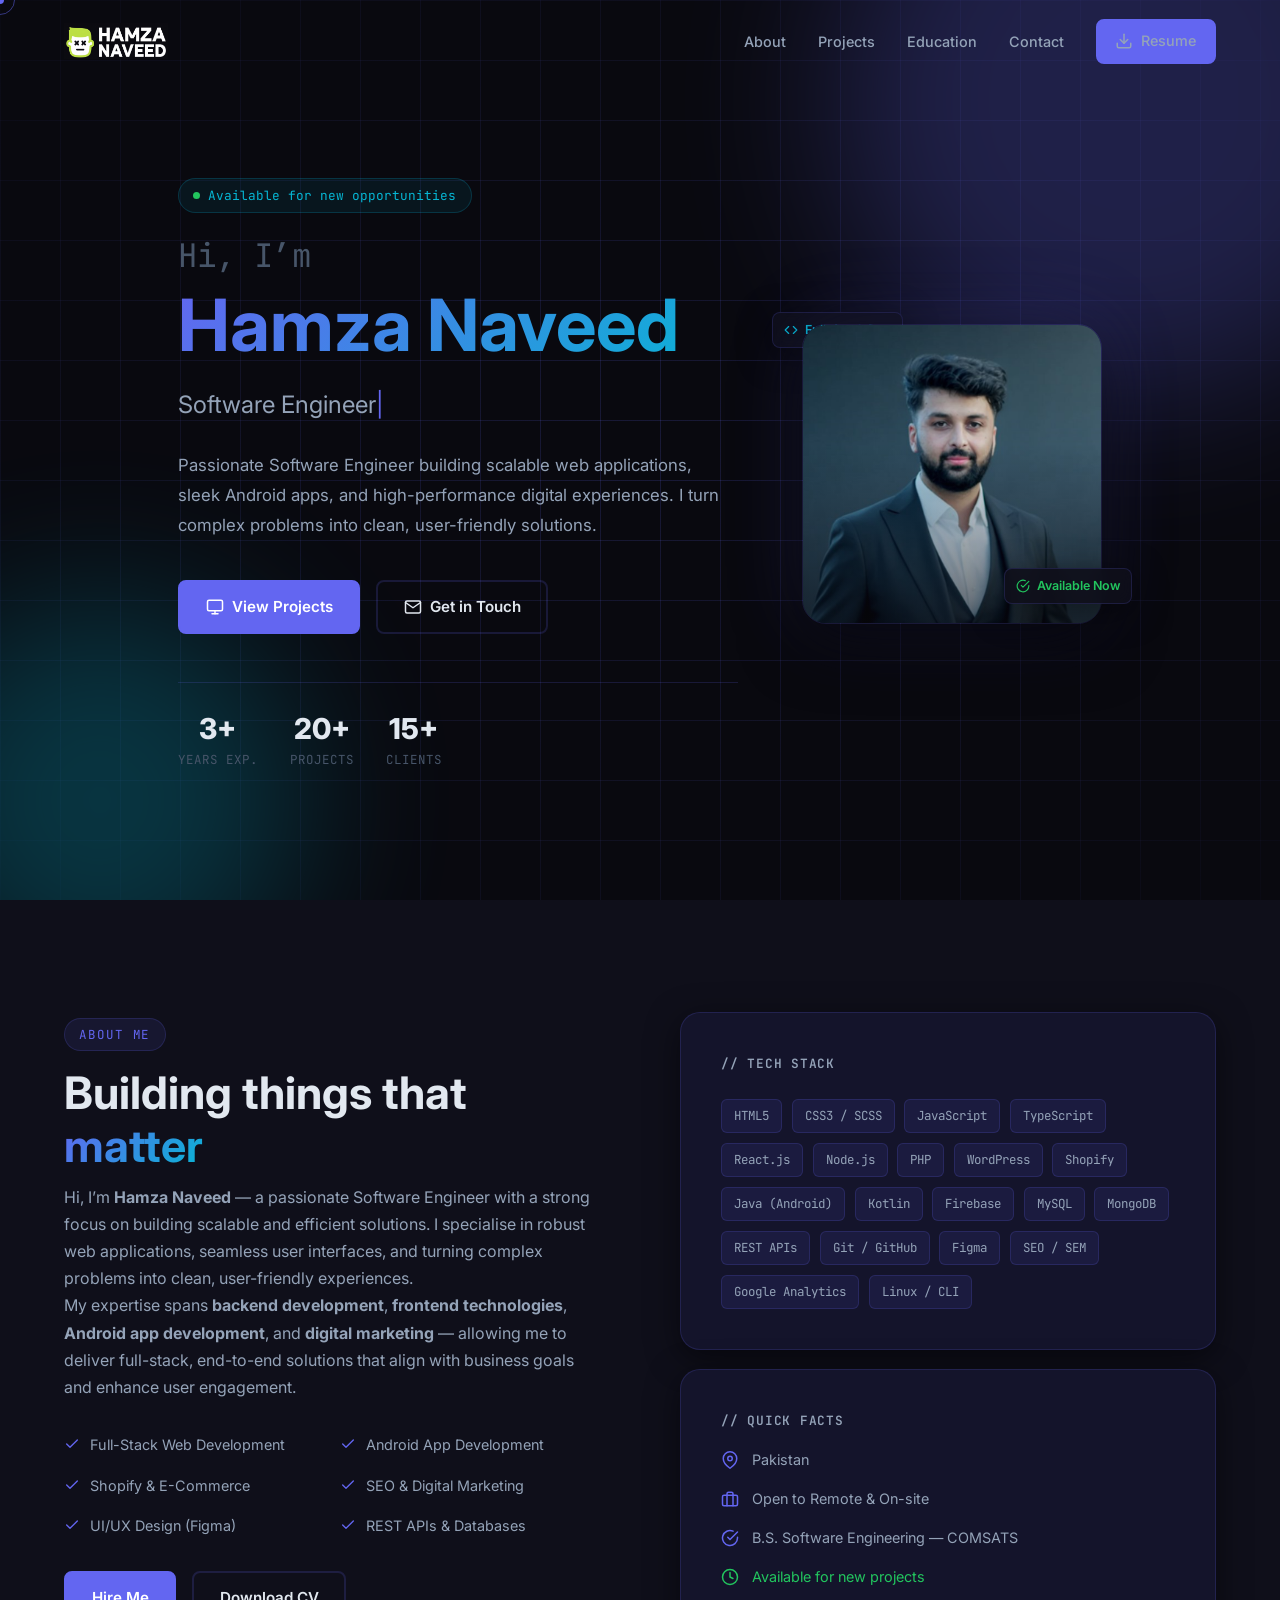
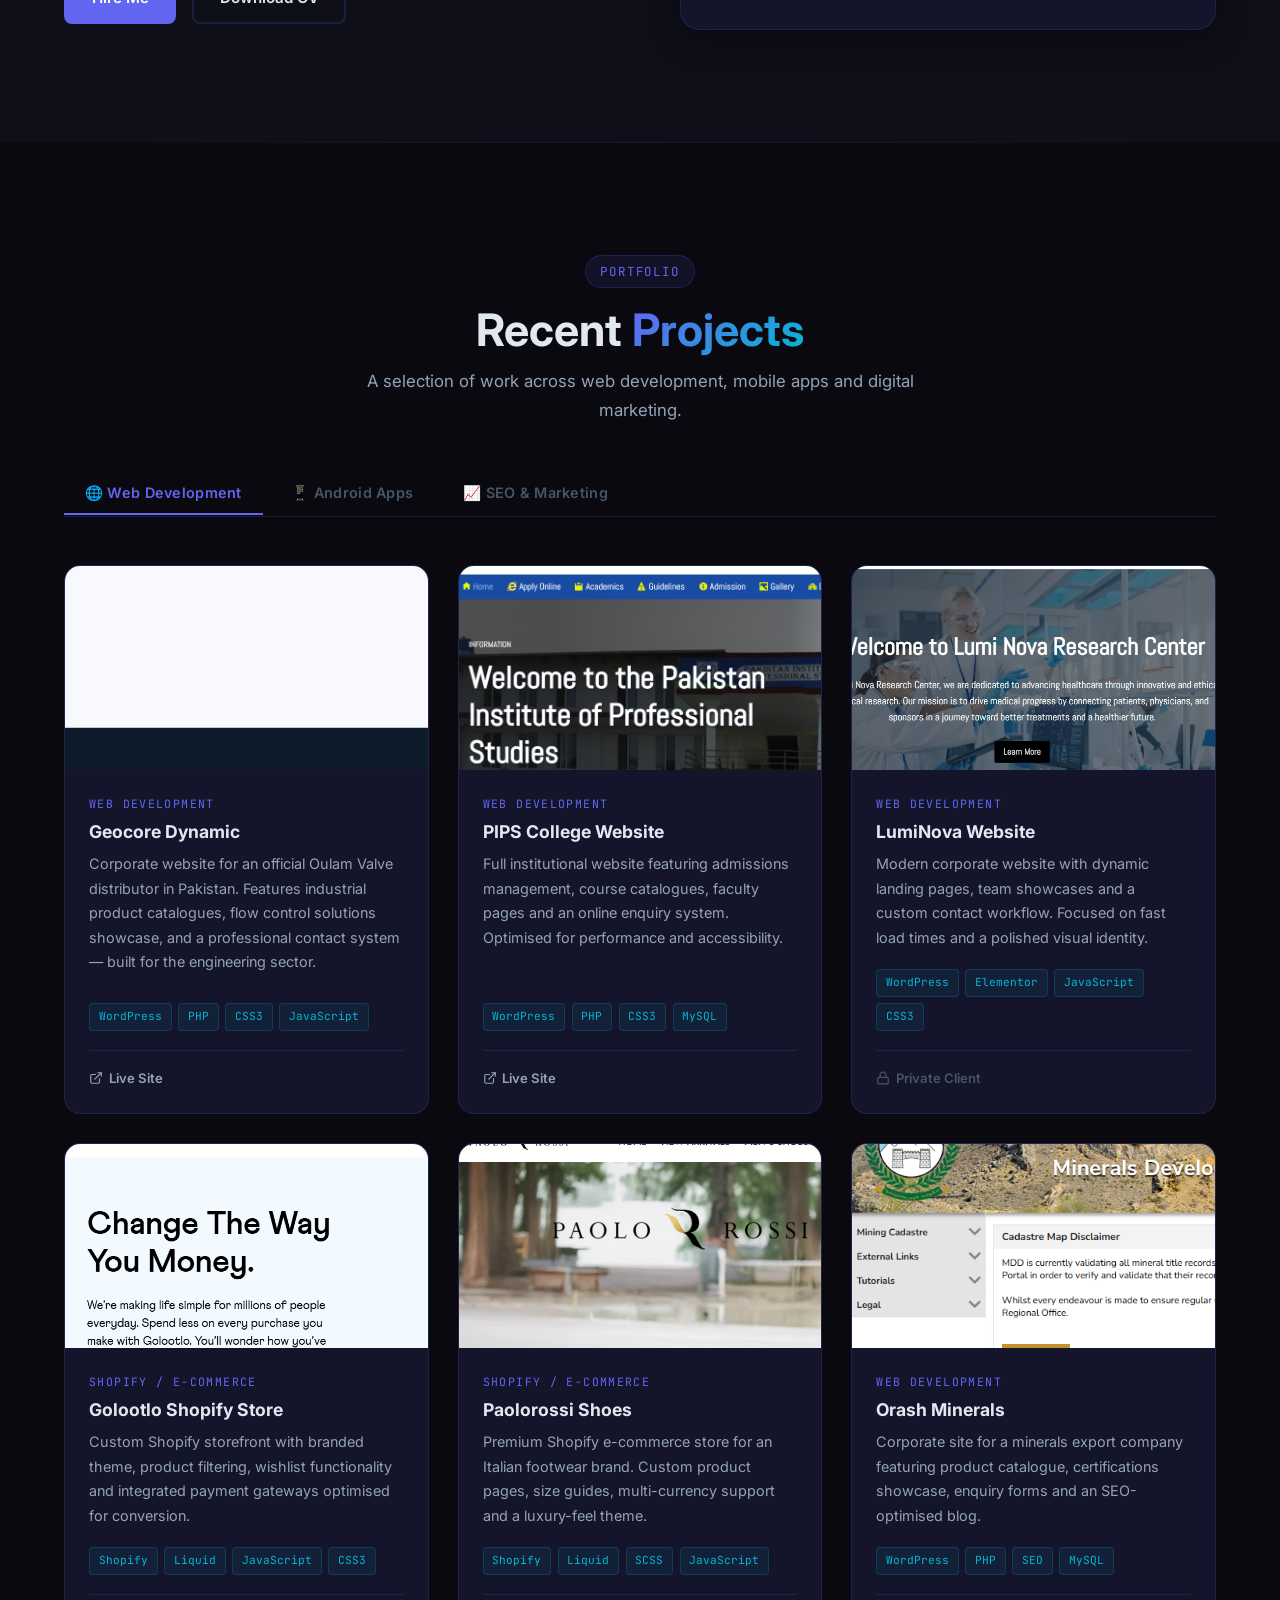
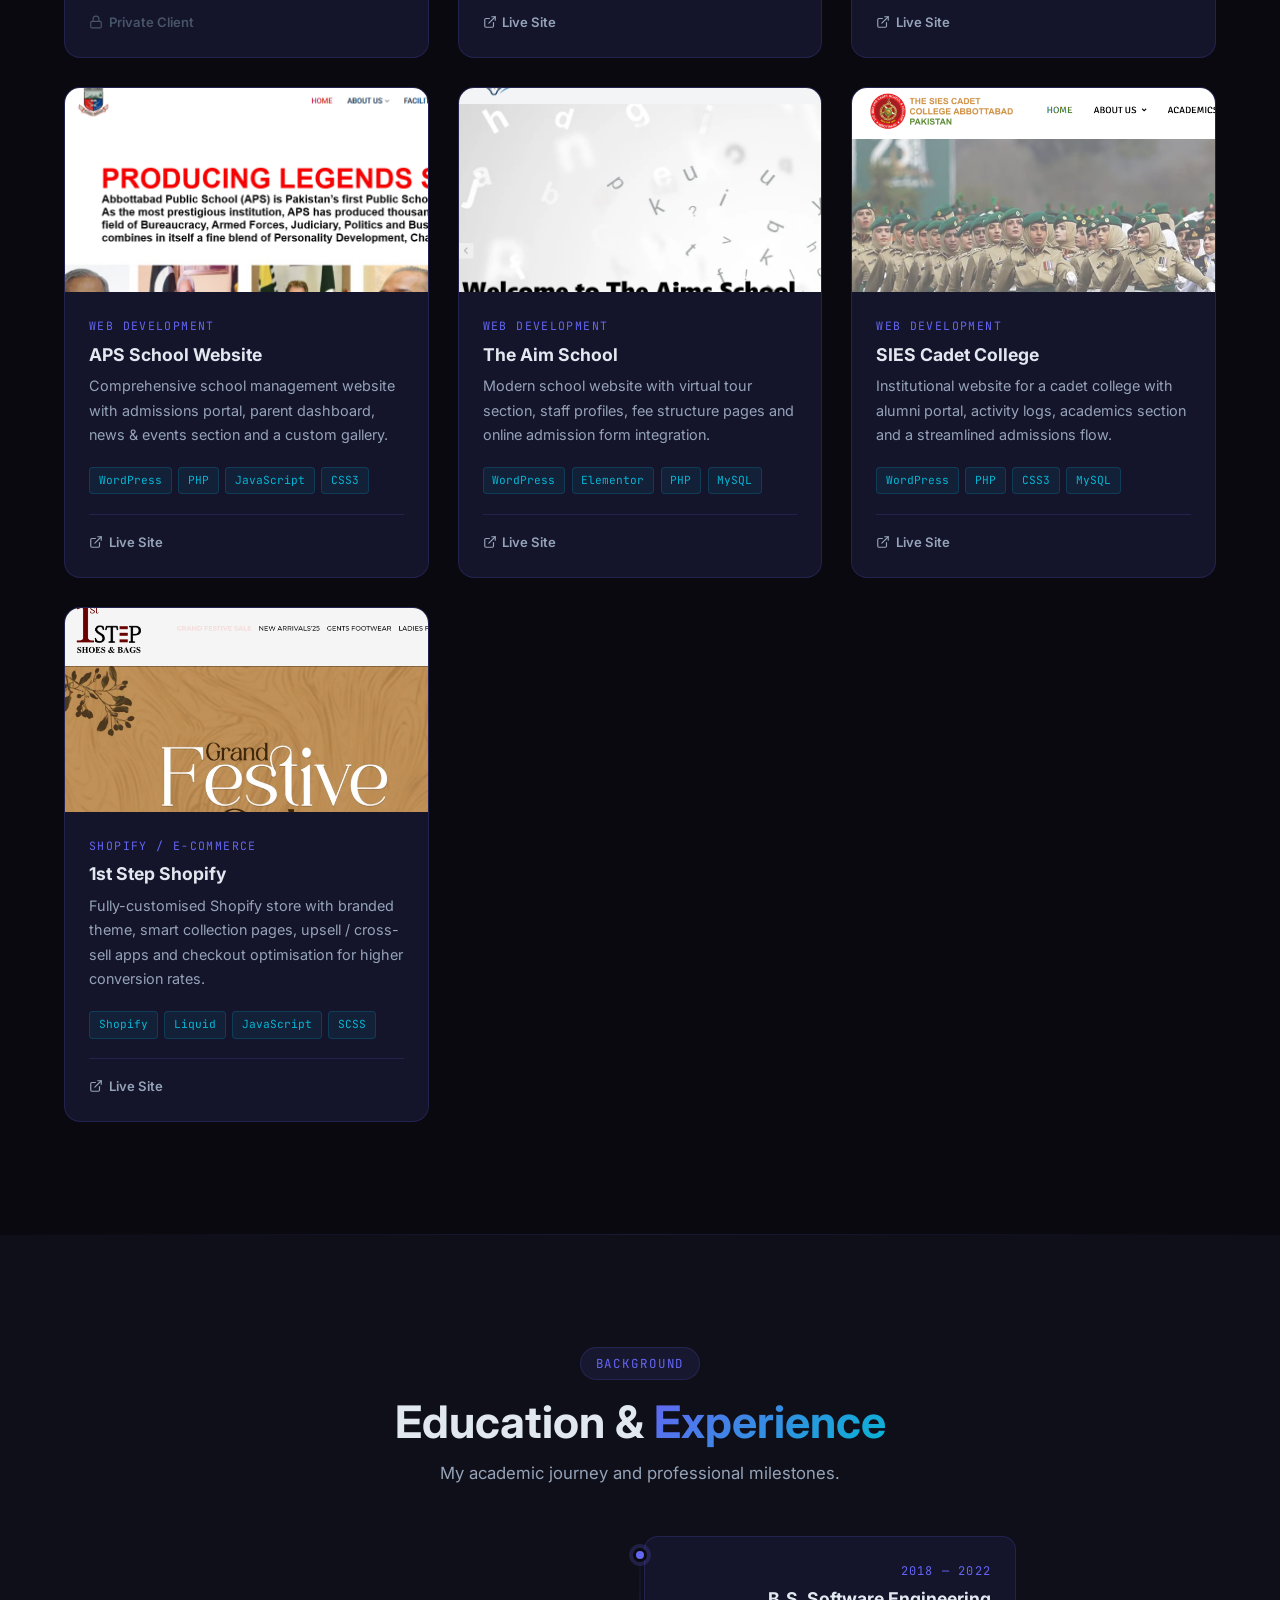
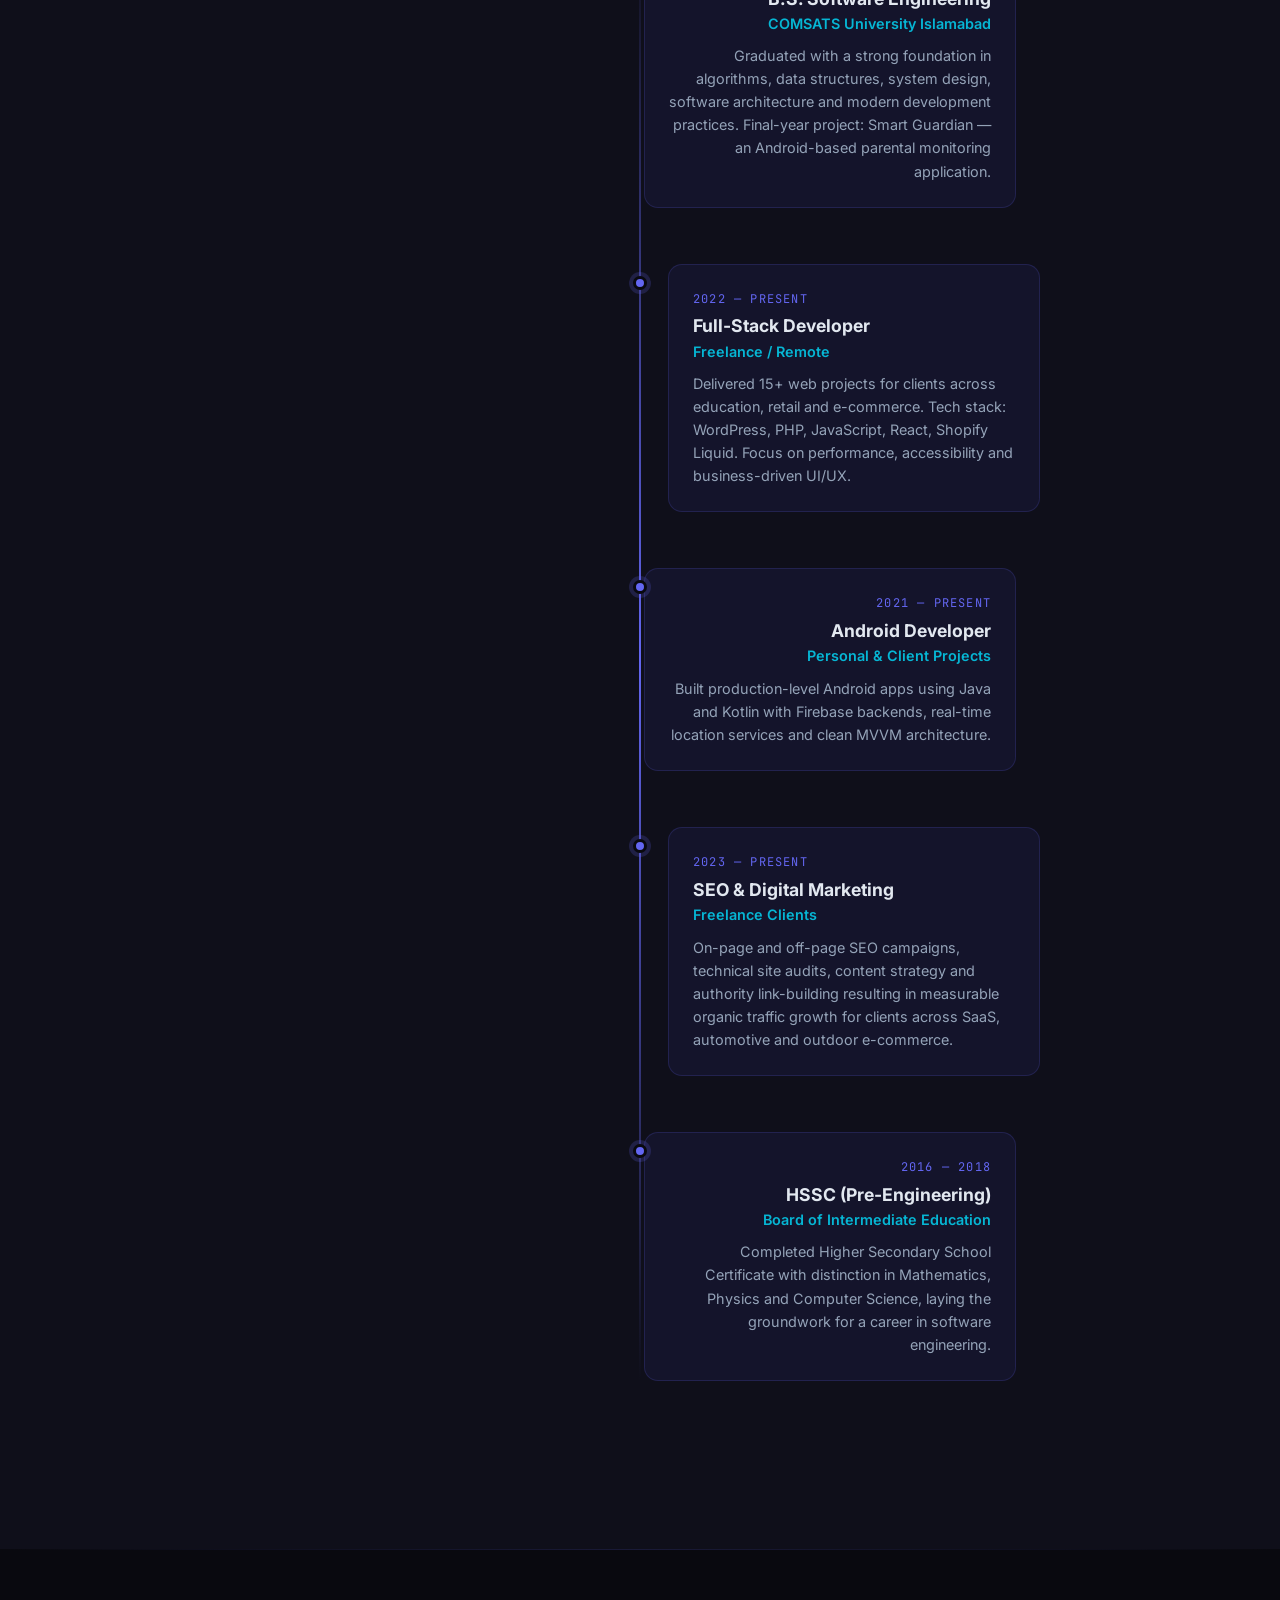
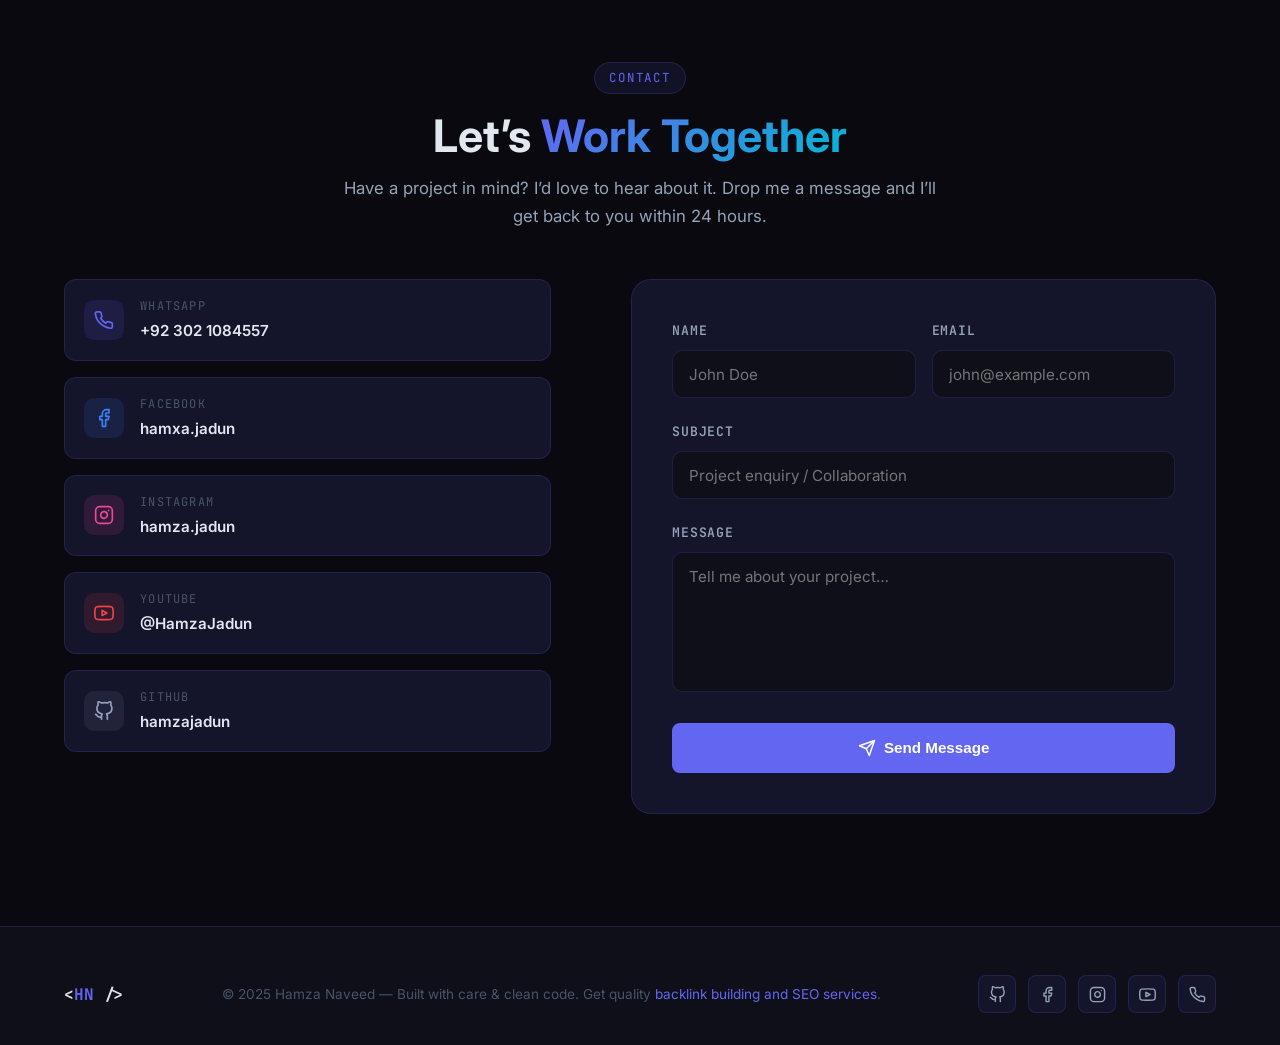
==== commit fe4a2453: "Update index.html" ====
--- a/index.html
+++ b/index.html
@@ -1,4 +1,4 @@
-﻿<!DOCTYPE html>
+<!DOCTYPE html>
 <html lang="en">
 <head>
   <meta charset="UTF-8" />
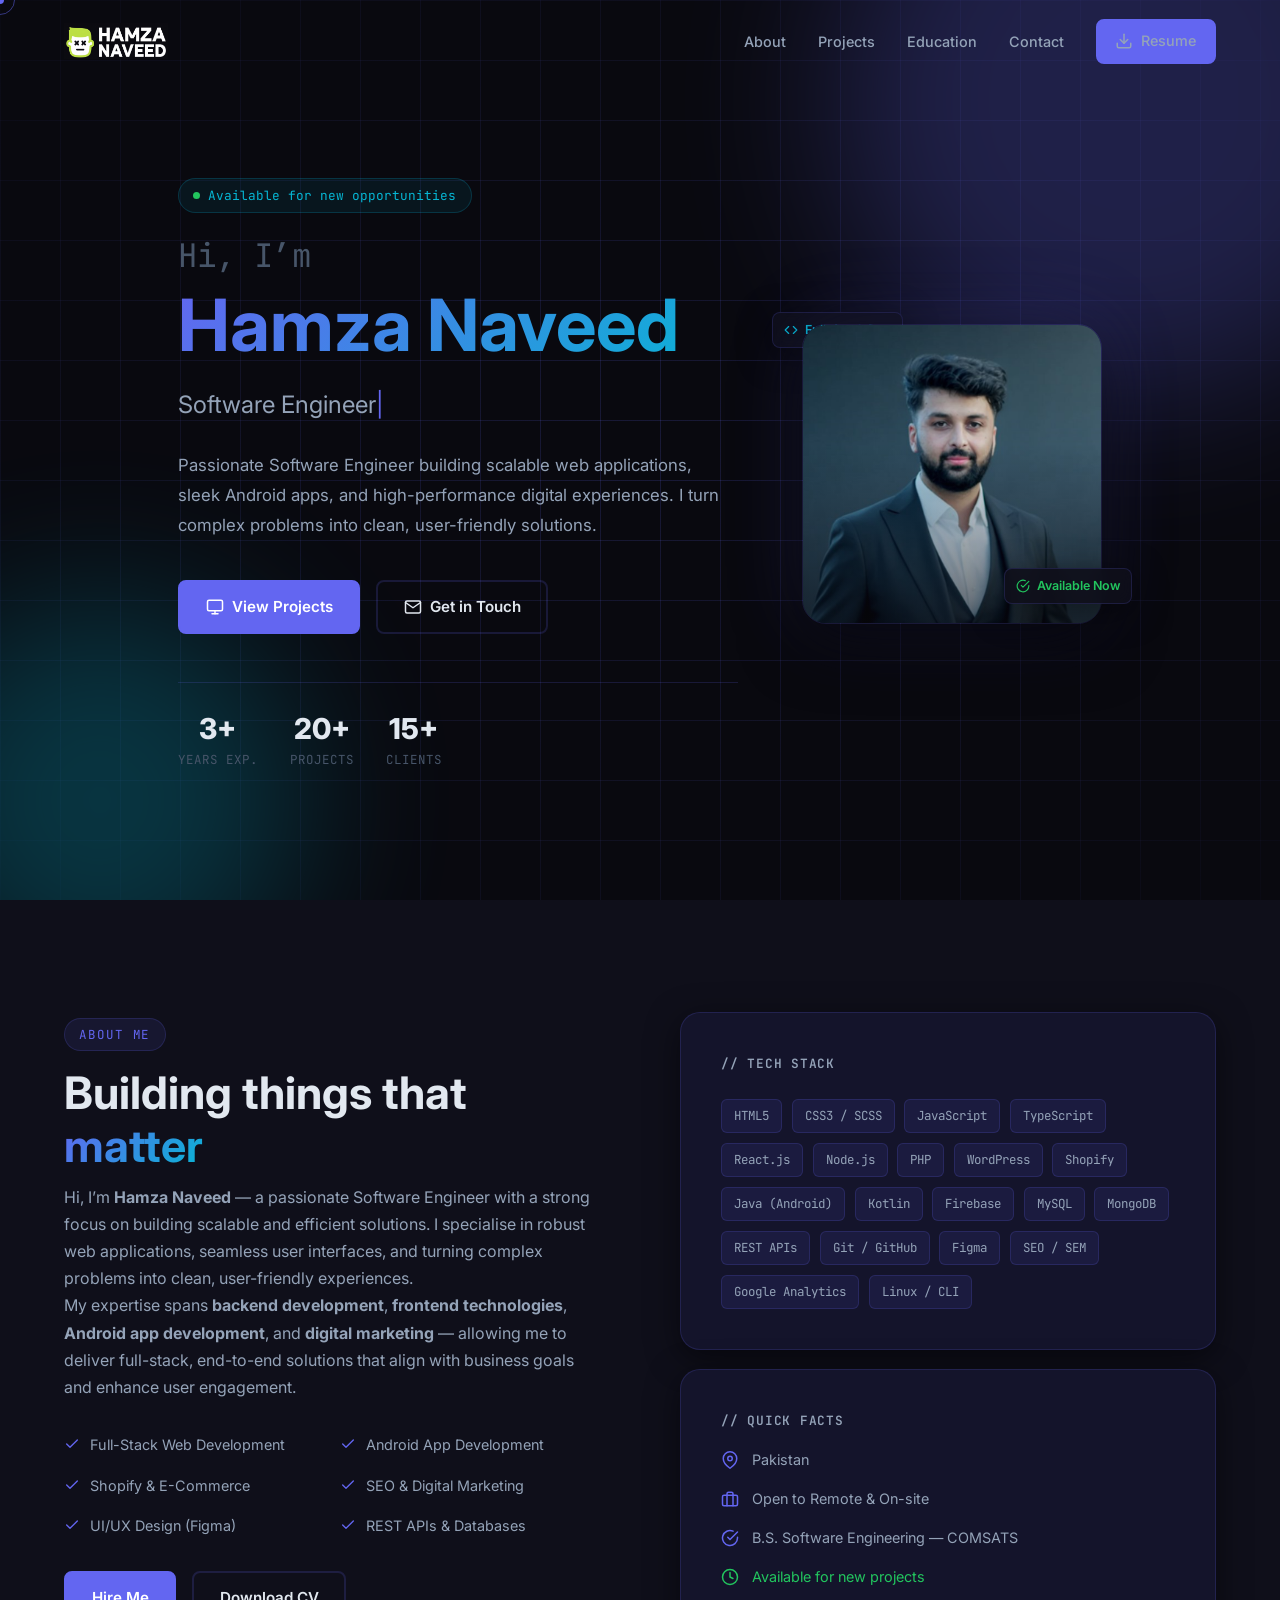
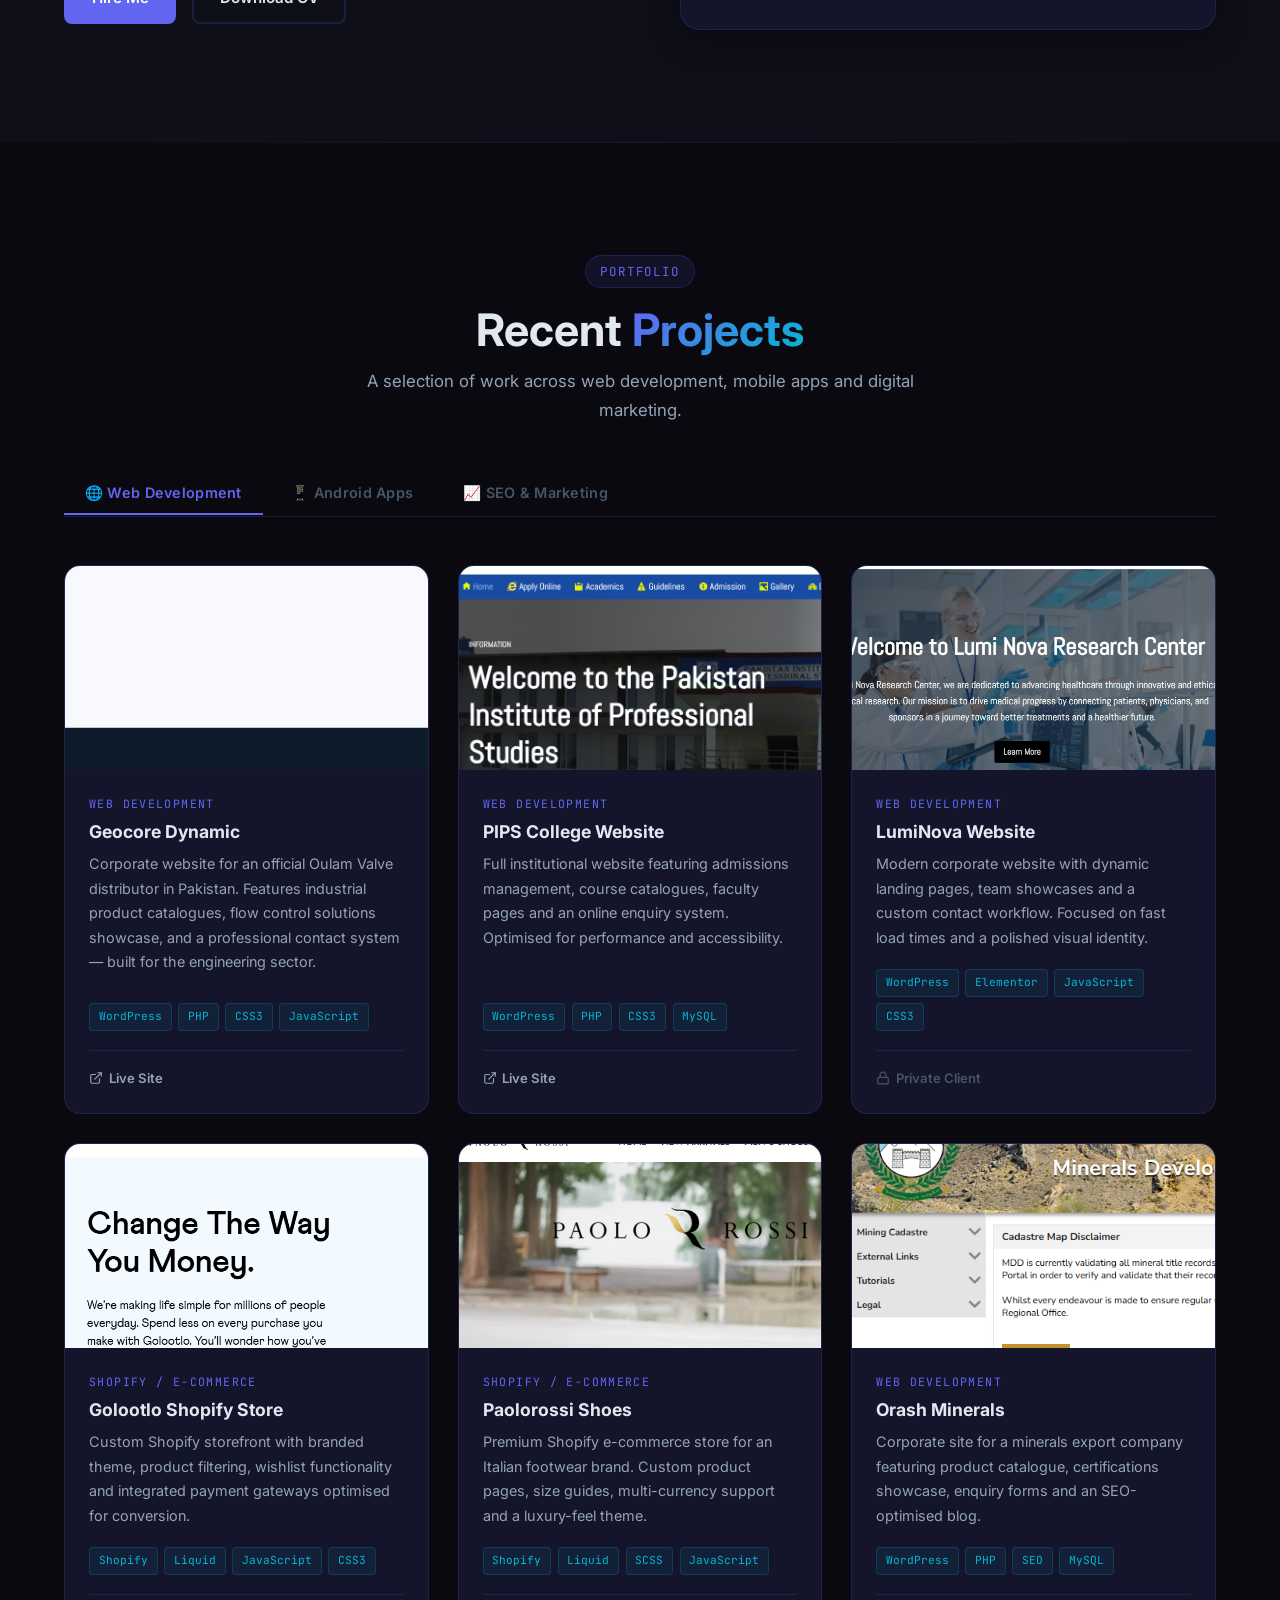
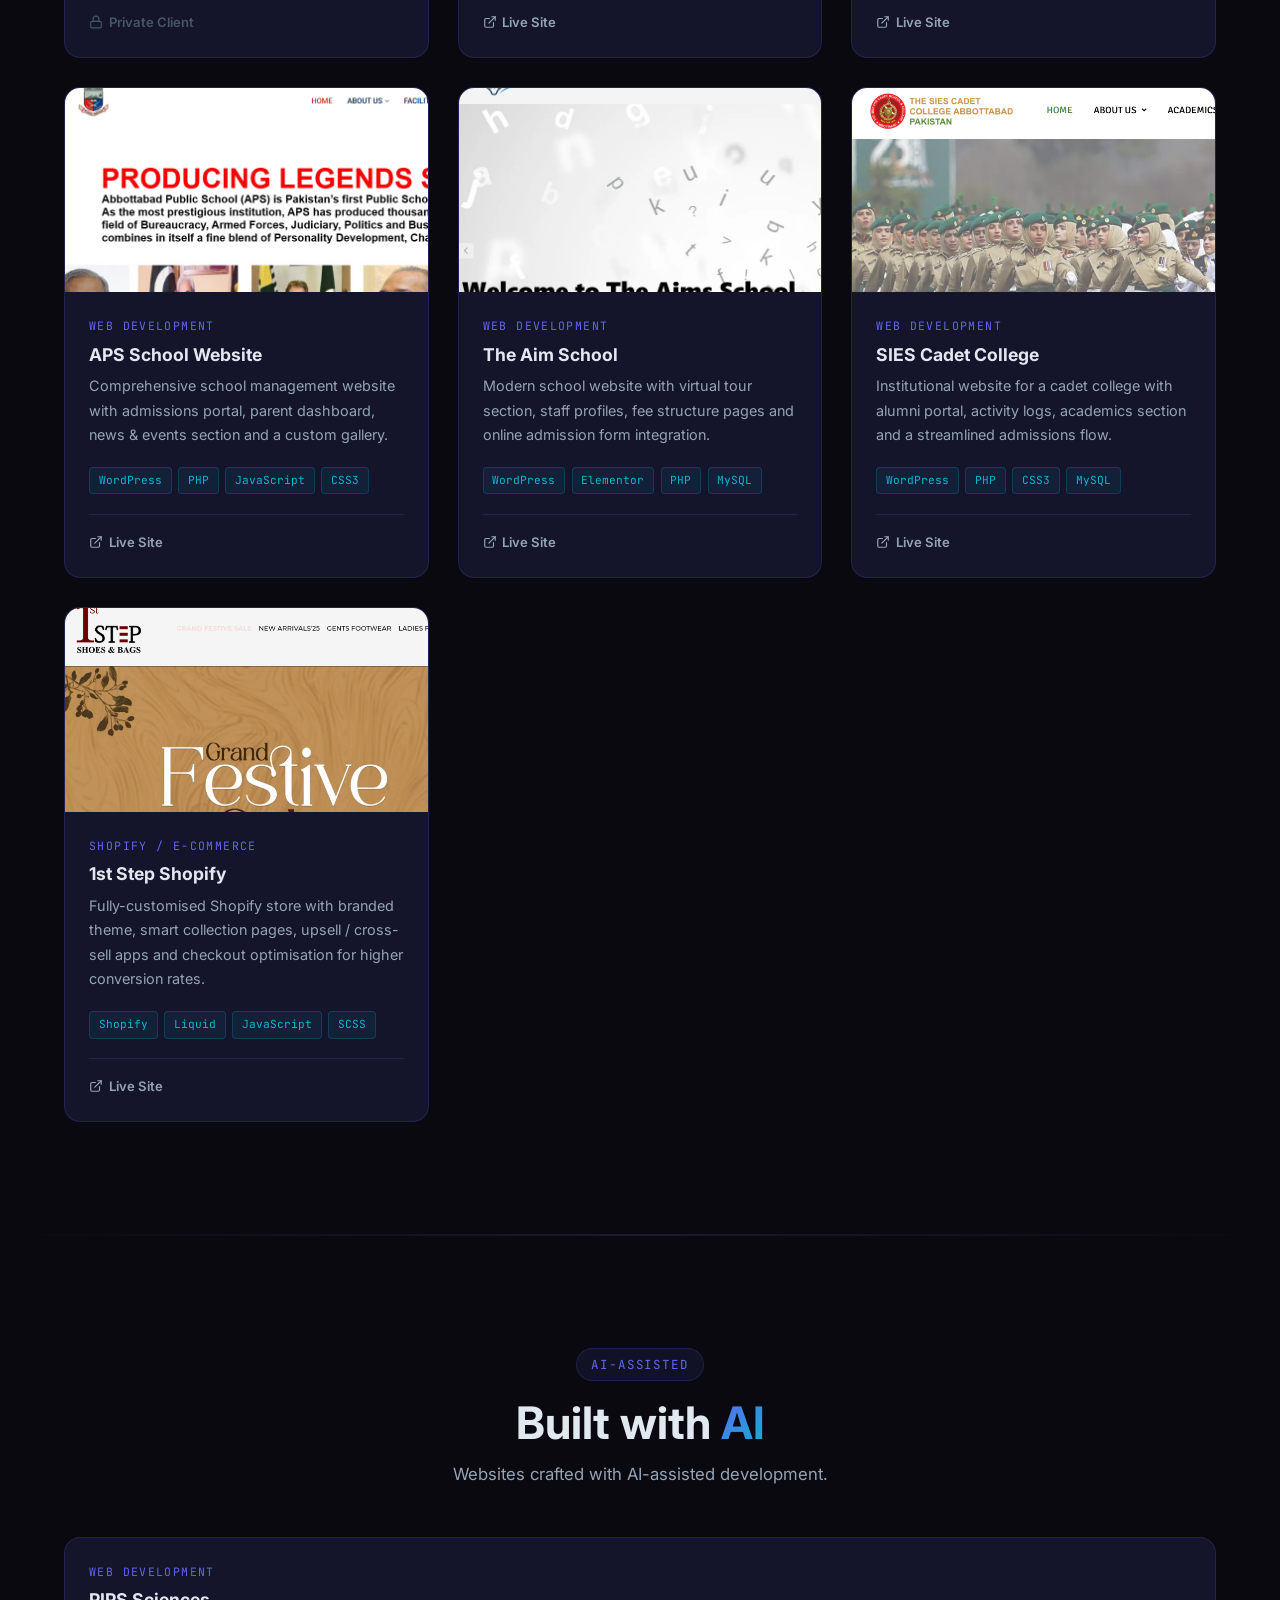
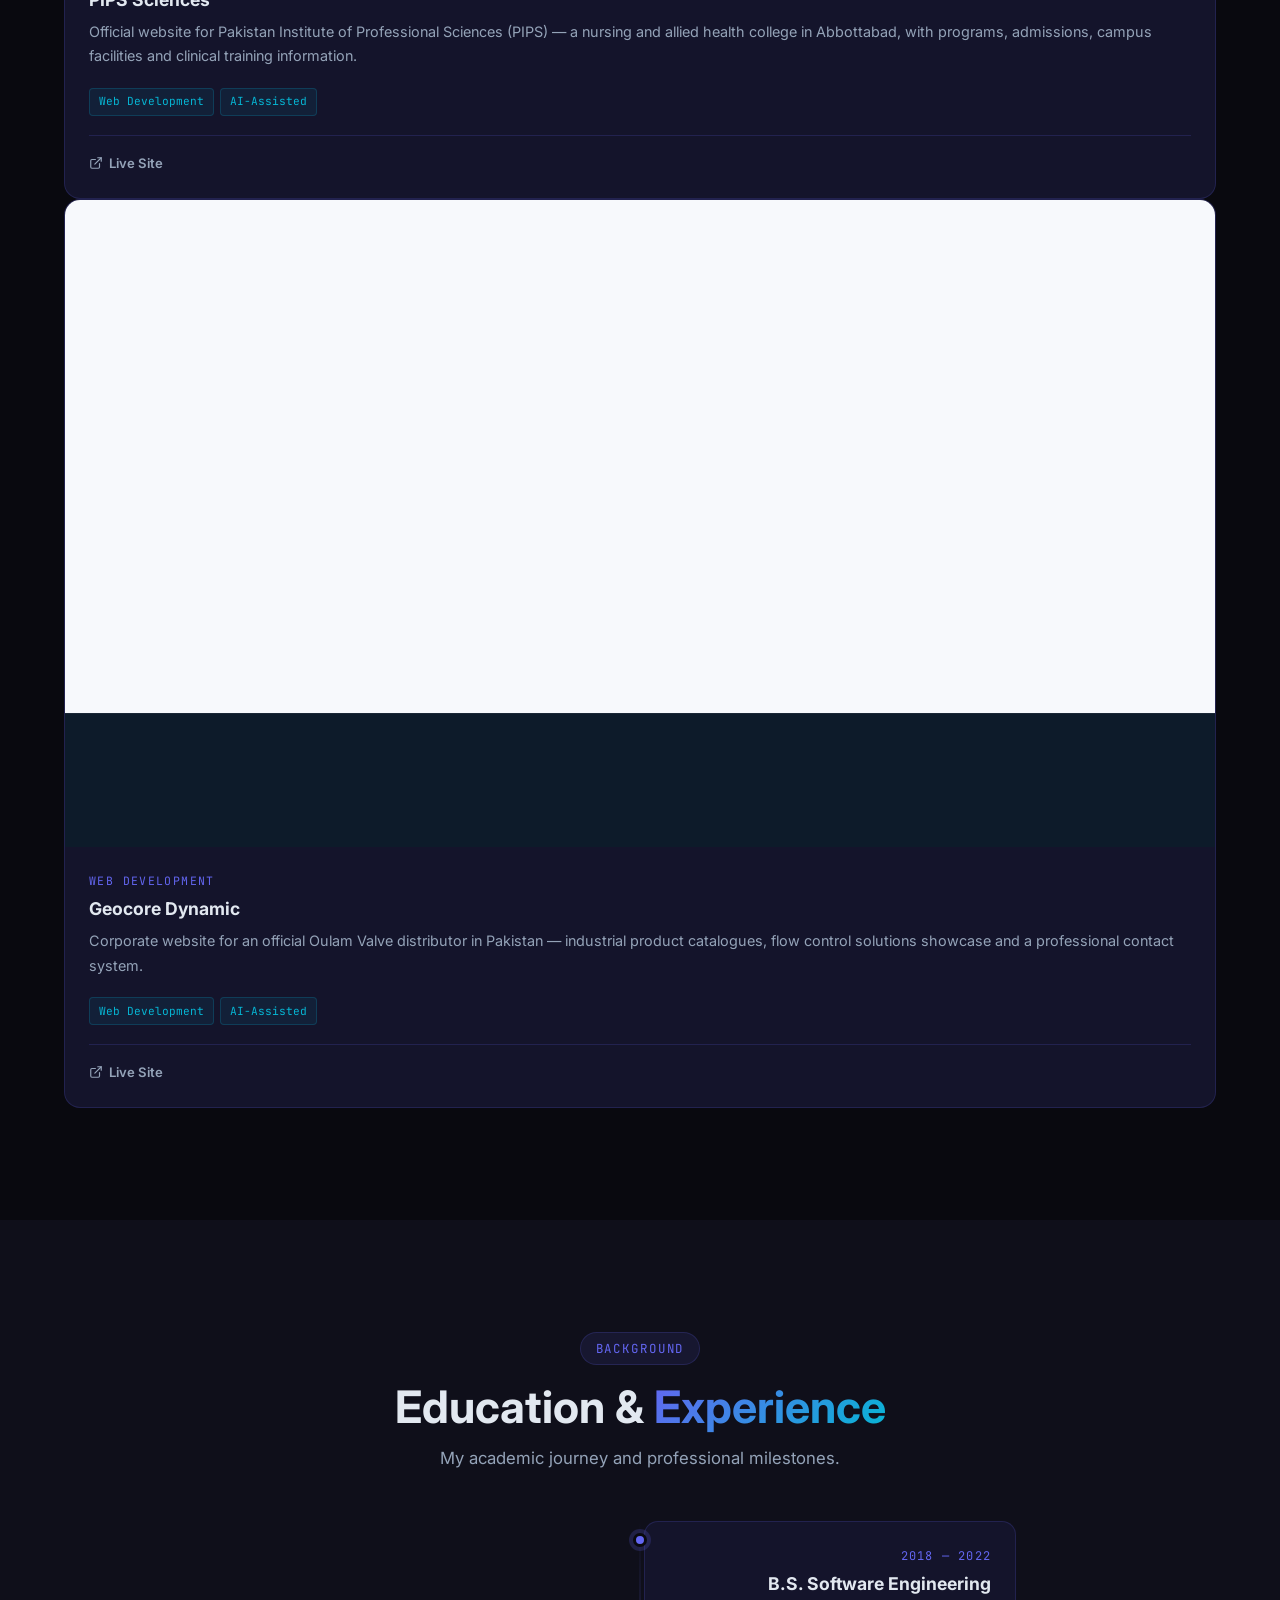
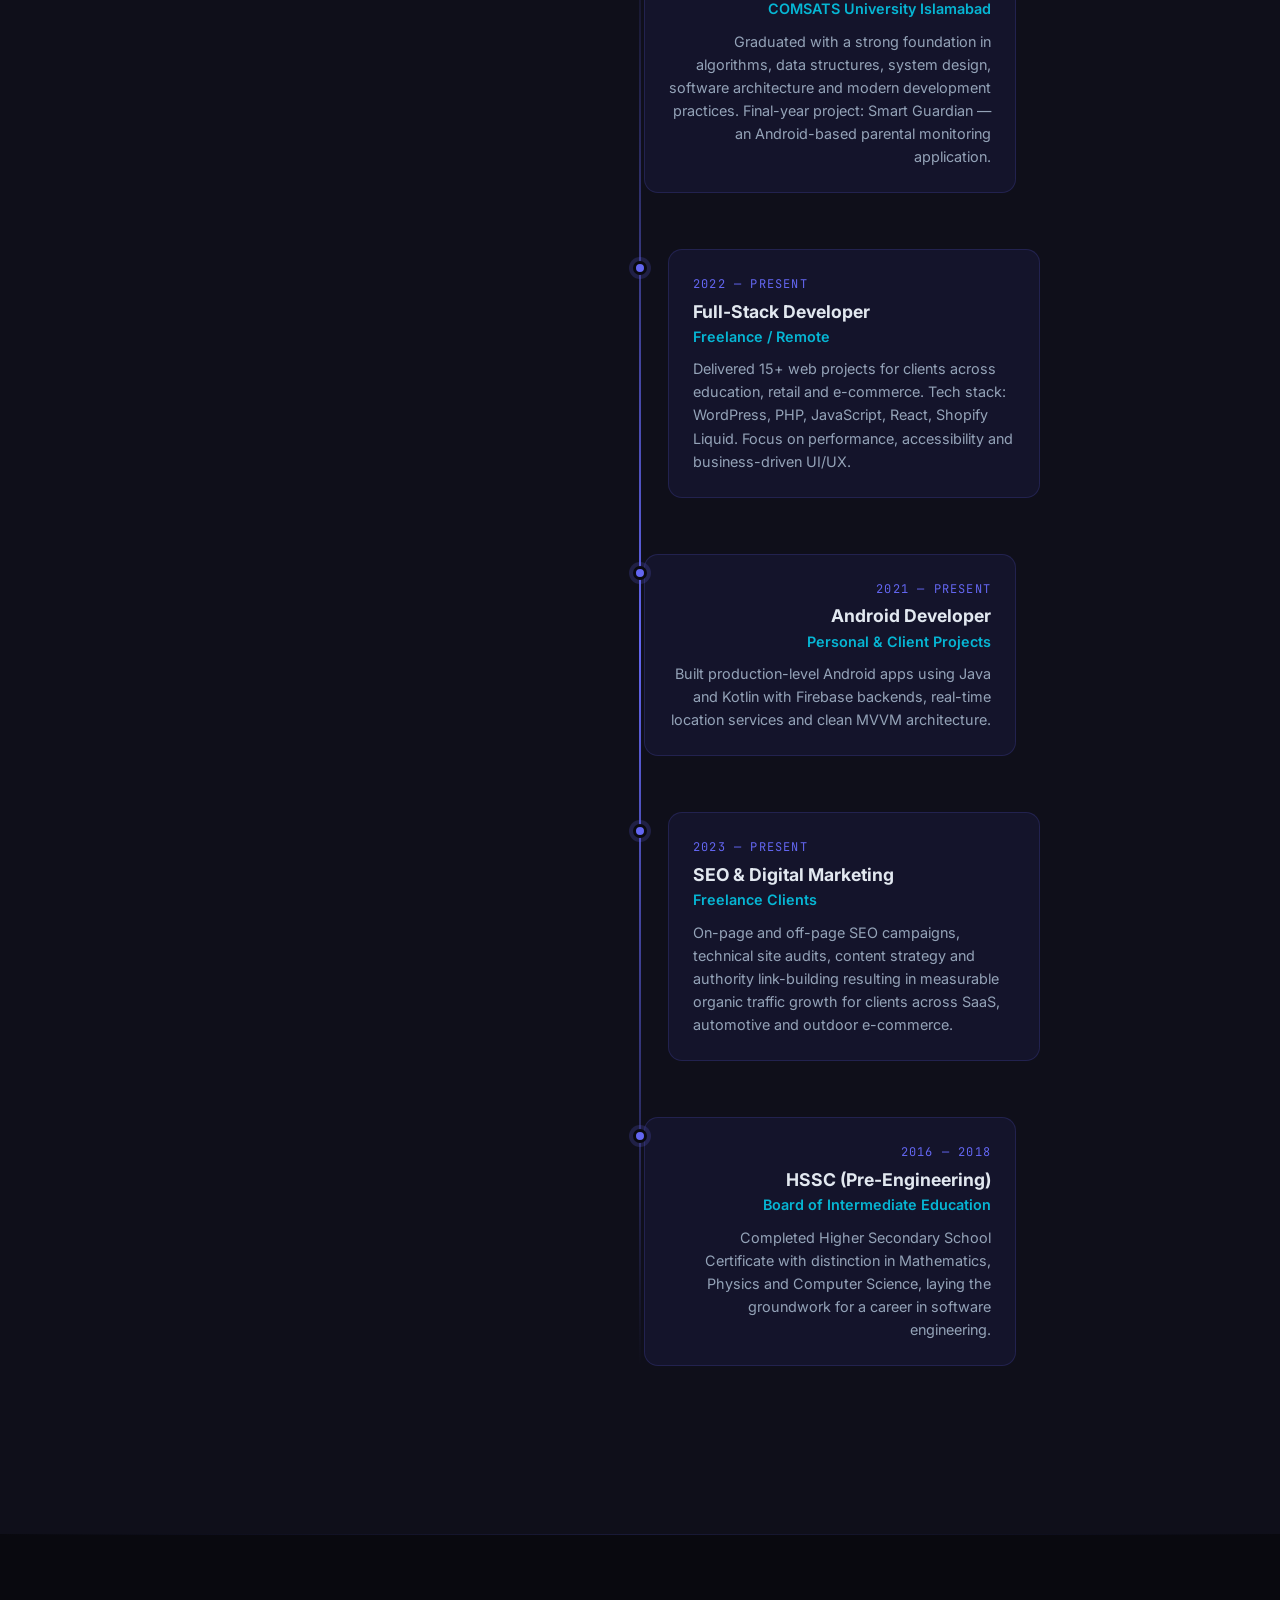
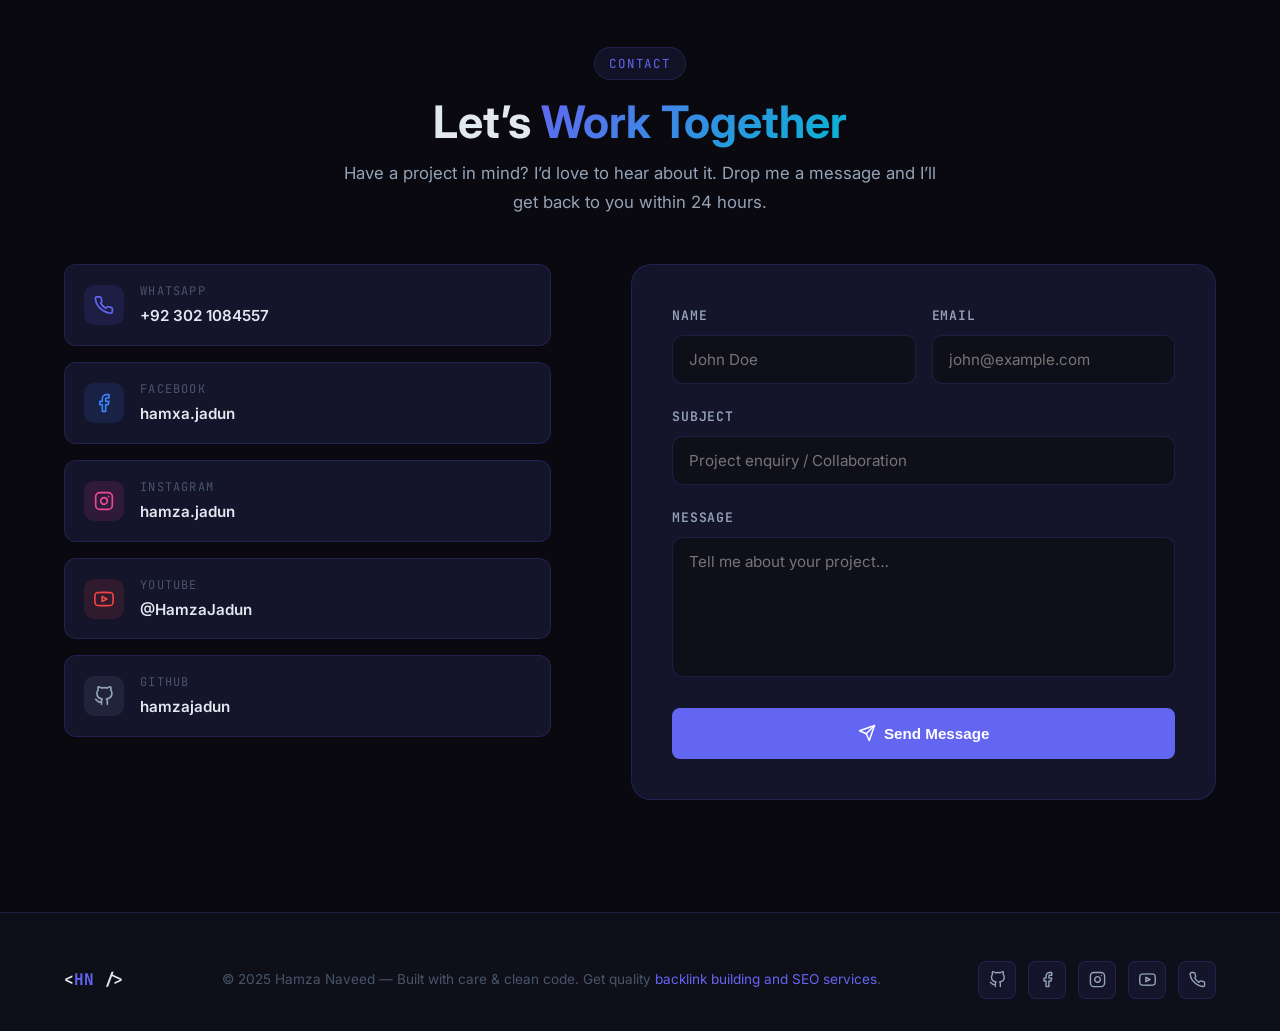
==== commit 63cf5f7d: "Add Built with AI section and AI-assisted app updates" ====
--- a/index.html
+++ b/index.html
@@ -140,11 +140,11 @@
       </div>
 
       <div class="tab-panel projects-grid" id="tab-android" role="tabpanel">
-        <article class="project-card reveal"><div class="project-img"><img src="index_files/image-20.png" alt="Smart Guardian" loading="lazy"/></div><div class="project-body"><p class="project-category">Android Development</p><h3 class="project-title">Smart Guardian</h3><p class="project-desc">Intelligent parental monitoring app with real-time GPS tracking, screen-time controls, app blocking and instant alert notifications to keep children safe online and offline.</p><div class="project-stack"><span class="stack-tag">Java</span><span class="stack-tag">Android SDK</span><span class="stack-tag">Firebase</span><span class="stack-tag">Google Maps API</span></div><div class="project-links"><a href="https://www.youtube.com/watch?v=SGFXqEn-GNQ&amp;t=16s" target="_blank" rel="noopener noreferrer" class="project-link"><svg xmlns="http://www.w3.org/2000/svg" viewBox="0 0 24 24" fill="none" stroke="currentColor" stroke-width="2" stroke-linecap="round" stroke-linejoin="round" aria-hidden="true"><polygon points="5 3 19 12 5 21 5 3"/></svg>Demo Video</a></div></div></article>
-
-        <article class="project-card reveal"><div class="project-img"><img src="index_files/image-19.png" alt="Parental Controller" loading="lazy"/></div><div class="project-body"><p class="project-category">Android Development</p><h3 class="project-title">Parental Controller</h3><p class="project-desc">Advanced parental control app with granular app permissions, usage analytics, bedtime scheduling and a remote management dashboard for parents.</p><div class="project-stack"><span class="stack-tag">Java</span><span class="stack-tag">Android SDK</span><span class="stack-tag">Firebase</span><span class="stack-tag">SQLite</span></div><div class="project-links"><a href="https://www.youtube.com/watch?v=4vDjTzWprhc" target="_blank" rel="noopener noreferrer" class="project-link"><svg xmlns="http://www.w3.org/2000/svg" viewBox="0 0 24 24" fill="none" stroke="currentColor" stroke-width="2" stroke-linecap="round" stroke-linejoin="round" aria-hidden="true"><polygon points="5 3 19 12 5 21 5 3"/></svg>Demo Video</a></div></div></article>
-
-        <article class="project-card reveal"><div class="project-img"><img src="index_files/image-21.png" alt="Shildar" loading="lazy"/></div><div class="project-body"><p class="project-category">UI/UX Design &middot; Android</p><h3 class="project-title">Shildar</h3><p class="project-desc">End-to-end UI/UX design for a social commerce Android app. Complete design system, user flows, interactive prototype and developer-ready Figma specs.</p><div class="project-stack"><span class="stack-tag">Figma</span><span class="stack-tag">Android Design</span><span class="stack-tag">Prototyping</span><span class="stack-tag">Design System</span></div><div class="project-links"><a href="https://www.figma.com/design/Wtc4MseSM3NjP38mK5Pdmc/Shildar?node-id=446-9136" target="_blank" rel="noopener noreferrer" class="project-link"><svg xmlns="http://www.w3.org/2000/svg" viewBox="0 0 24 24" fill="none" stroke="currentColor" stroke-width="2" stroke-linecap="round" stroke-linejoin="round" aria-hidden="true"><path d="M18 13v6a2 2 0 0 1-2 2H5a2 2 0 0 1-2-2V8a2 2 0 0 1 2-2h6"/><polyline points="15 3 21 3 21 9"/><line x1="10" y1="14" x2="21" y2="3"/></svg>View in Figma</a></div></div></article>
+        <article class="project-card reveal"><div class="project-img"><img src="index_files/image-20.png" alt="Smart Guardian" loading="lazy"/></div><div class="project-body"><p class="project-category">Android Development</p><h3 class="project-title">Smart Guardian</h3><p class="project-desc">Intelligent parental monitoring app with real-time GPS tracking, screen-time controls, app blocking and instant alert notifications to keep children safe online and offline. Built with the assistance of AI.</p><div class="project-stack"><span class="stack-tag">Java</span><span class="stack-tag">Android SDK</span><span class="stack-tag">Firebase</span><span class="stack-tag">Google Maps API</span><span class="stack-tag">AI-Assisted</span></div><div class="project-links"><a href="https://www.youtube.com/watch?v=SGFXqEn-GNQ&amp;t=16s" target="_blank" rel="noopener noreferrer" class="project-link"><svg xmlns="http://www.w3.org/2000/svg" viewBox="0 0 24 24" fill="none" stroke="currentColor" stroke-width="2" stroke-linecap="round" stroke-linejoin="round" aria-hidden="true"><polygon points="5 3 19 12 5 21 5 3"/></svg>Demo Video</a></div></div></article>
+
+        <article class="project-card reveal"><div class="project-img"><img src="index_files/image-19.png" alt="Parental Controller" loading="lazy"/></div><div class="project-body"><p class="project-category">Android Development</p><h3 class="project-title">Parental Controller</h3><p class="project-desc">Advanced parental control app with granular app permissions, usage analytics, bedtime scheduling and a remote management dashboard for parents. Built with the assistance of AI.</p><div class="project-stack"><span class="stack-tag">Java</span><span class="stack-tag">Android SDK</span><span class="stack-tag">Firebase</span><span class="stack-tag">SQLite</span><span class="stack-tag">AI-Assisted</span></div><div class="project-links"><a href="https://www.youtube.com/watch?v=4vDjTzWprhc" target="_blank" rel="noopener noreferrer" class="project-link"><svg xmlns="http://www.w3.org/2000/svg" viewBox="0 0 24 24" fill="none" stroke="currentColor" stroke-width="2" stroke-linecap="round" stroke-linejoin="round" aria-hidden="true"><polygon points="5 3 19 12 5 21 5 3"/></svg>Demo Video</a></div></div></article>
+
+        <article class="project-card reveal"><div class="project-img"><img src="index_files/image-21.png" alt="Shildar" loading="lazy"/></div><div class="project-body"><p class="project-category">UI/UX Design &middot; Android</p><h3 class="project-title">Shildar</h3><p class="project-desc">End-to-end UI/UX design for a social commerce Android app. Complete design system, user flows, interactive prototype and developer-ready Figma specs.</p><div class="project-stack"><span class="stack-tag">Figma</span><span class="stack-tag">Android Design</span><span class="stack-tag">Prototyping</span><span class="stack-tag">Design System</span></div><div class="project-links"><a href="https://www.figma.com/design/Wtc4MseSM3NjP38mK5Pdmc/Shildar?node-id=446-9136" target="_blank" rel="noopener noreferrer" class="project-link"><svg xmlns="http://www.w3.org/2000/svg" viewBox="0 0 24 24" fill="none" stroke="currentColor" stroke-width="2" stroke-linecap="round" stroke-linejoin="round" aria-hidden="true"><path d="M18 13v6a2 2 0 0 1-2 2H5a2 2 0 0 1-2-2V8a2 2 0 0 1 2-2h6"/><polyline points="15 3 21 3 21 9"/><line x1="10" y1="14" x2="21" y2="3"/></svg>View in Figma</a></div></div></article> <article class="project-card reveal"><div class="project-body"><p class="project-category">Android Development</p><h3 class="project-title">Shildar App</h3><p class="project-desc">Child-safe browsing app that protects children from illegal and harmful web browsing by filtering and blocking inappropriate websites. Built with the assistance of AI.</p><div class="project-stack"><span class="stack-tag">Android Development</span><span class="stack-tag">AI-Assisted</span></div><div class="project-links"><a href="https://github.com/hamzajadun" target="_blank" rel="noopener noreferrer" class="project-link"><svg xmlns="http://www.w3.org/2000/svg" viewBox="0 0 24 24" fill="none" stroke="currentColor" stroke-width="2" stroke-linecap="round" stroke-linejoin="round" aria-hidden="true"><path d="M18 13v6a2 2 0 0 1-2 2H5a2 2 0 0 1-2-2V8a2 2 0 0 1 2-2h6"/><polyline points="15 3 21 3 21 9"/><line x1="10" y1="14" x2="21" y2="3"/></svg>GitHub</a></div></div></article> <article class="project-card reveal"><div class="project-body"><p class="project-category">Android Development</p><h3 class="project-title">Secure Gallery</h3><p class="project-desc">Ultra-secure private gallery app with AES-256 file encryption, Android Keystore-backed keys, biometric unlock and auto-lock. Built with the assistance of AI.</p><div class="project-stack"><span class="stack-tag">Android Development</span><span class="stack-tag">AI-Assisted</span></div><div class="project-links"><a href="https://github.com/hamzajadun/SecureGallery" target="_blank" rel="noopener noreferrer" class="project-link"><svg xmlns="http://www.w3.org/2000/svg" viewBox="0 0 24 24" fill="none" stroke="currentColor" stroke-width="2" stroke-linecap="round" stroke-linejoin="round" aria-hidden="true"><path d="M18 13v6a2 2 0 0 1-2 2H5a2 2 0 0 1-2-2V8a2 2 0 0 1 2-2h6"/><polyline points="15 3 21 3 21 9"/><line x1="10" y1="14" x2="21" y2="3"/></svg>GitHub</a></div></div></article>
       </div>
 
       <div class="tab-panel projects-grid" id="tab-seo" role="tabpanel">        <article class="project-card reveal"><div class="project-img"><img src="assets/rendermyjewelry.png" alt="RenderMyJewelry" loading="lazy"/></div><div class="project-body"><p class="project-category">Digital Marketing / SEO</p><h3 class="project-title">RenderMyJewelry</h3><p class="project-desc">Digital marketing and SEO support for a 3D jewelry rendering platform, helping designers and brands showcase photorealistic product experiences.</p><div class="project-stack"><span class="stack-tag">Technical SEO</span><span class="stack-tag">Content Marketing</span><span class="stack-tag">Google Analytics</span><span class="stack-tag">Meta Pixel</span></div><div class="project-links"><a href="https://rendermyjewelry.com/" target="_blank" rel="noopener noreferrer" class="project-link"><svg xmlns="http://www.w3.org/2000/svg" viewBox="0 0 24 24" fill="none" stroke="currentColor" stroke-width="2" stroke-linecap="round" stroke-linejoin="round" aria-hidden="true"><path d="M18 13v6a2 2 0 0 1-2 2H5a2 2 0 0 1 2-2V8a2 2 0 0 1 2-2h6"/><polyline points="15 3 21 3 21 9"/><line x1="10" y1="14" x2="21" y2="3"/></svg>Visit Site</a></div></div></article>
@@ -160,7 +160,7 @@
 
   <div class="divider"></div>
 
-  <section id="education" class="section">
+  <div class="divider"></div>    <section id="built-with-ai" class="section">     <div class="container">       <div class="text-center reveal">         <span class="section-tag">AI-Assisted</span>         <h2 class="section-title">Built with <span class="gradient-text">AI</span></h2>         <p class="section-lead">Websites crafted with AI-assisted development.</p>       </div>       <div class="projects-grid reveal">         <article class="project-card reveal"><div class="project-body"><p class="project-category">Web Development</p><h3 class="project-title">PIPS Sciences</h3><p class="project-desc">Official website for Pakistan Institute of Professional Sciences (PIPS) — a nursing and allied health college in Abbottabad, with programs, admissions, campus facilities and clinical training information.</p><div class="project-stack"><span class="stack-tag">Web Development</span><span class="stack-tag">AI-Assisted</span></div><div class="project-links"><a href="https://pipssciences.com" target="_blank" rel="noopener noreferrer" class="project-link"><svg xmlns="http://www.w3.org/2000/svg" viewBox="0 0 24 24" fill="none" stroke="currentColor" stroke-width="2" stroke-linecap="round" stroke-linejoin="round" aria-hidden="true"><path d="M18 13v6a2 2 0 0 1-2 2H5a2 2 0 0 1-2-2V8a2 2 0 0 1 2-2h6"/><polyline points="15 3 21 3 21 9"/><line x1="10" y1="14" x2="21" y2="3"/></svg>Live Site</a></div></div></article>          <article class="project-card reveal"><div class="project-img"><img src="assets/geocoredynamic.png" alt="Geocore Dynamic" loading="lazy"/></div><div class="project-body"><p class="project-category">Web Development</p><h3 class="project-title">Geocore Dynamic</h3><p class="project-desc">Corporate website for an official Oulam Valve distributor in Pakistan — industrial product catalogues, flow control solutions showcase and a professional contact system.</p><div class="project-stack"><span class="stack-tag">Web Development</span><span class="stack-tag">AI-Assisted</span></div><div class="project-links"><a href="https://geocoredynamic.com" target="_blank" rel="noopener noreferrer" class="project-link"><svg xmlns="http://www.w3.org/2000/svg" viewBox="0 0 24 24" fill="none" stroke="currentColor" stroke-width="2" stroke-linecap="round" stroke-linejoin="round" aria-hidden="true"><path d="M18 13v6a2 2 0 0 1-2 2H5a2 2 0 0 1-2-2V8a2 2 0 0 1 2-2h6"/><polyline points="15 3 21 3 21 9"/><line x1="10" y1="14" x2="21" y2="3"/></svg>Live Site</a></div></div></article>       </div>     </div>   </section>    <section id="education" class="section">
     <div class="container">
       <div class="text-center reveal">
         <span class="section-tag">Background</span>
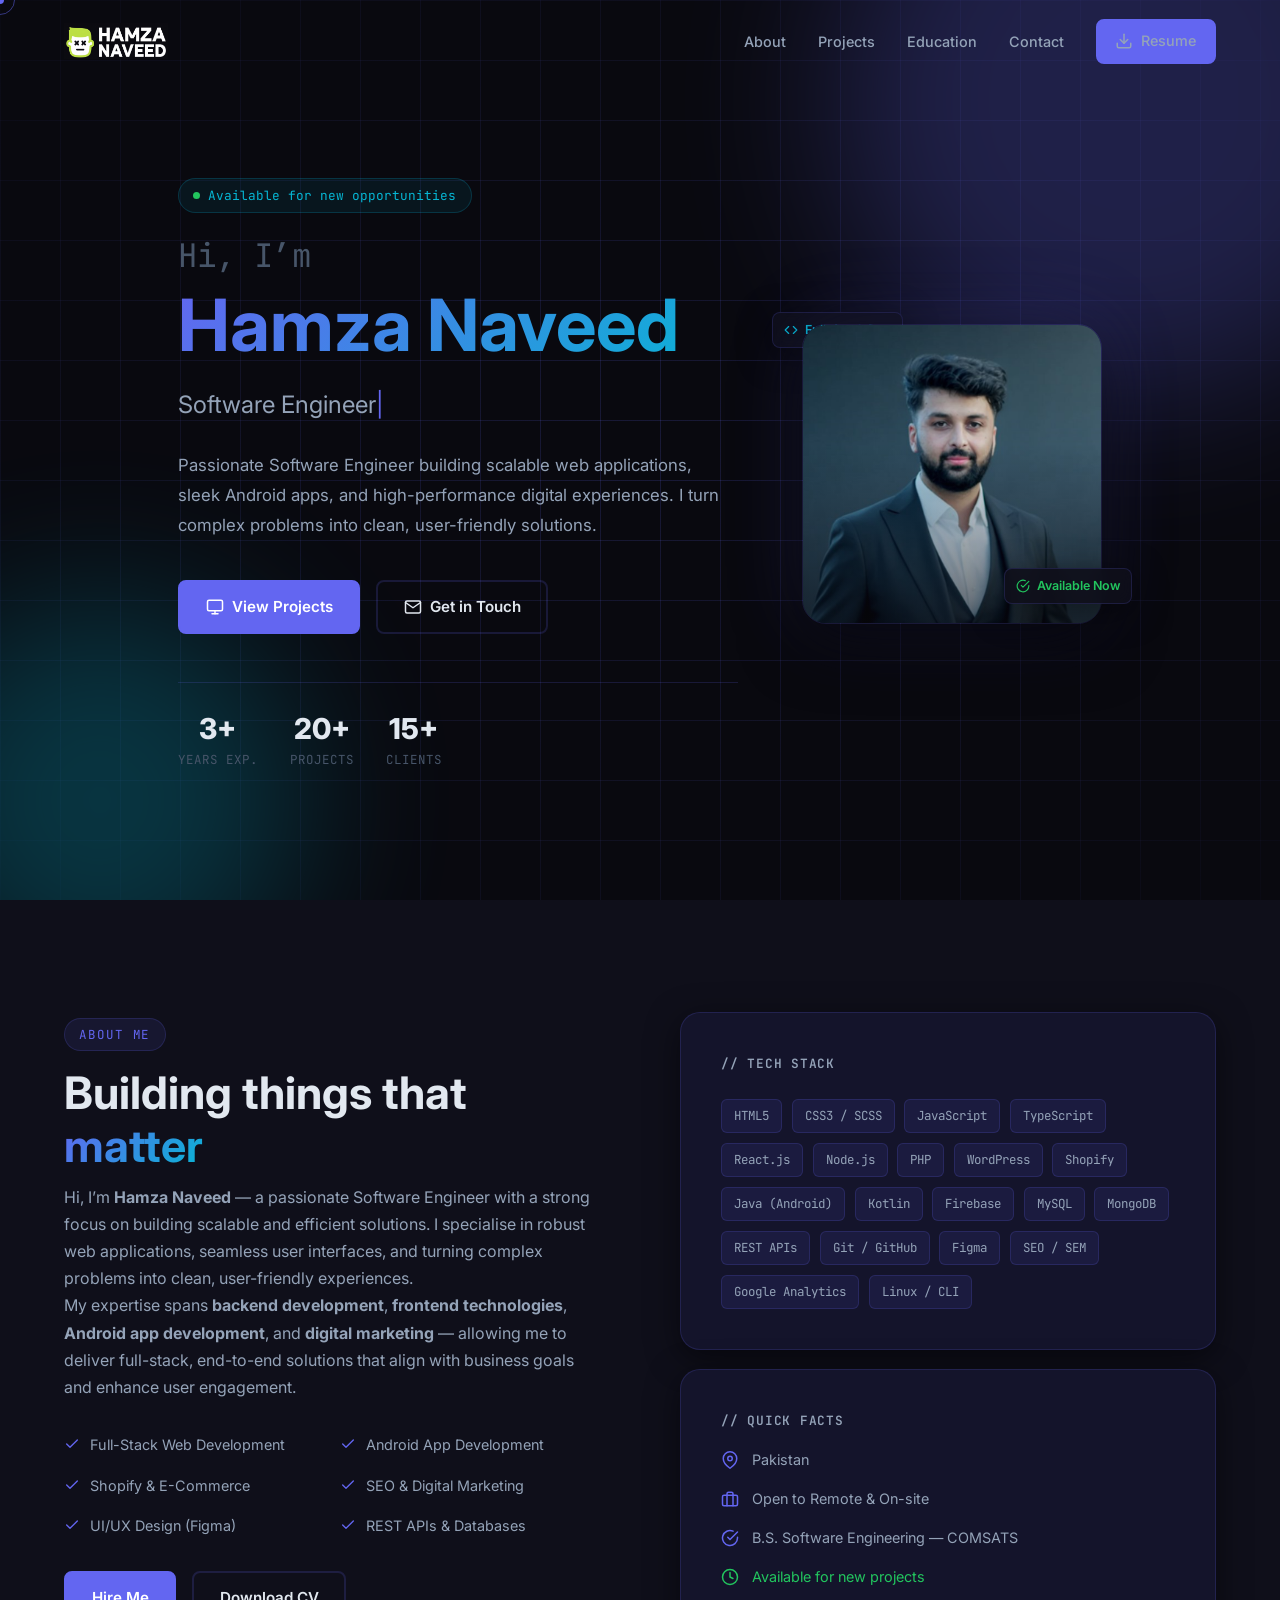
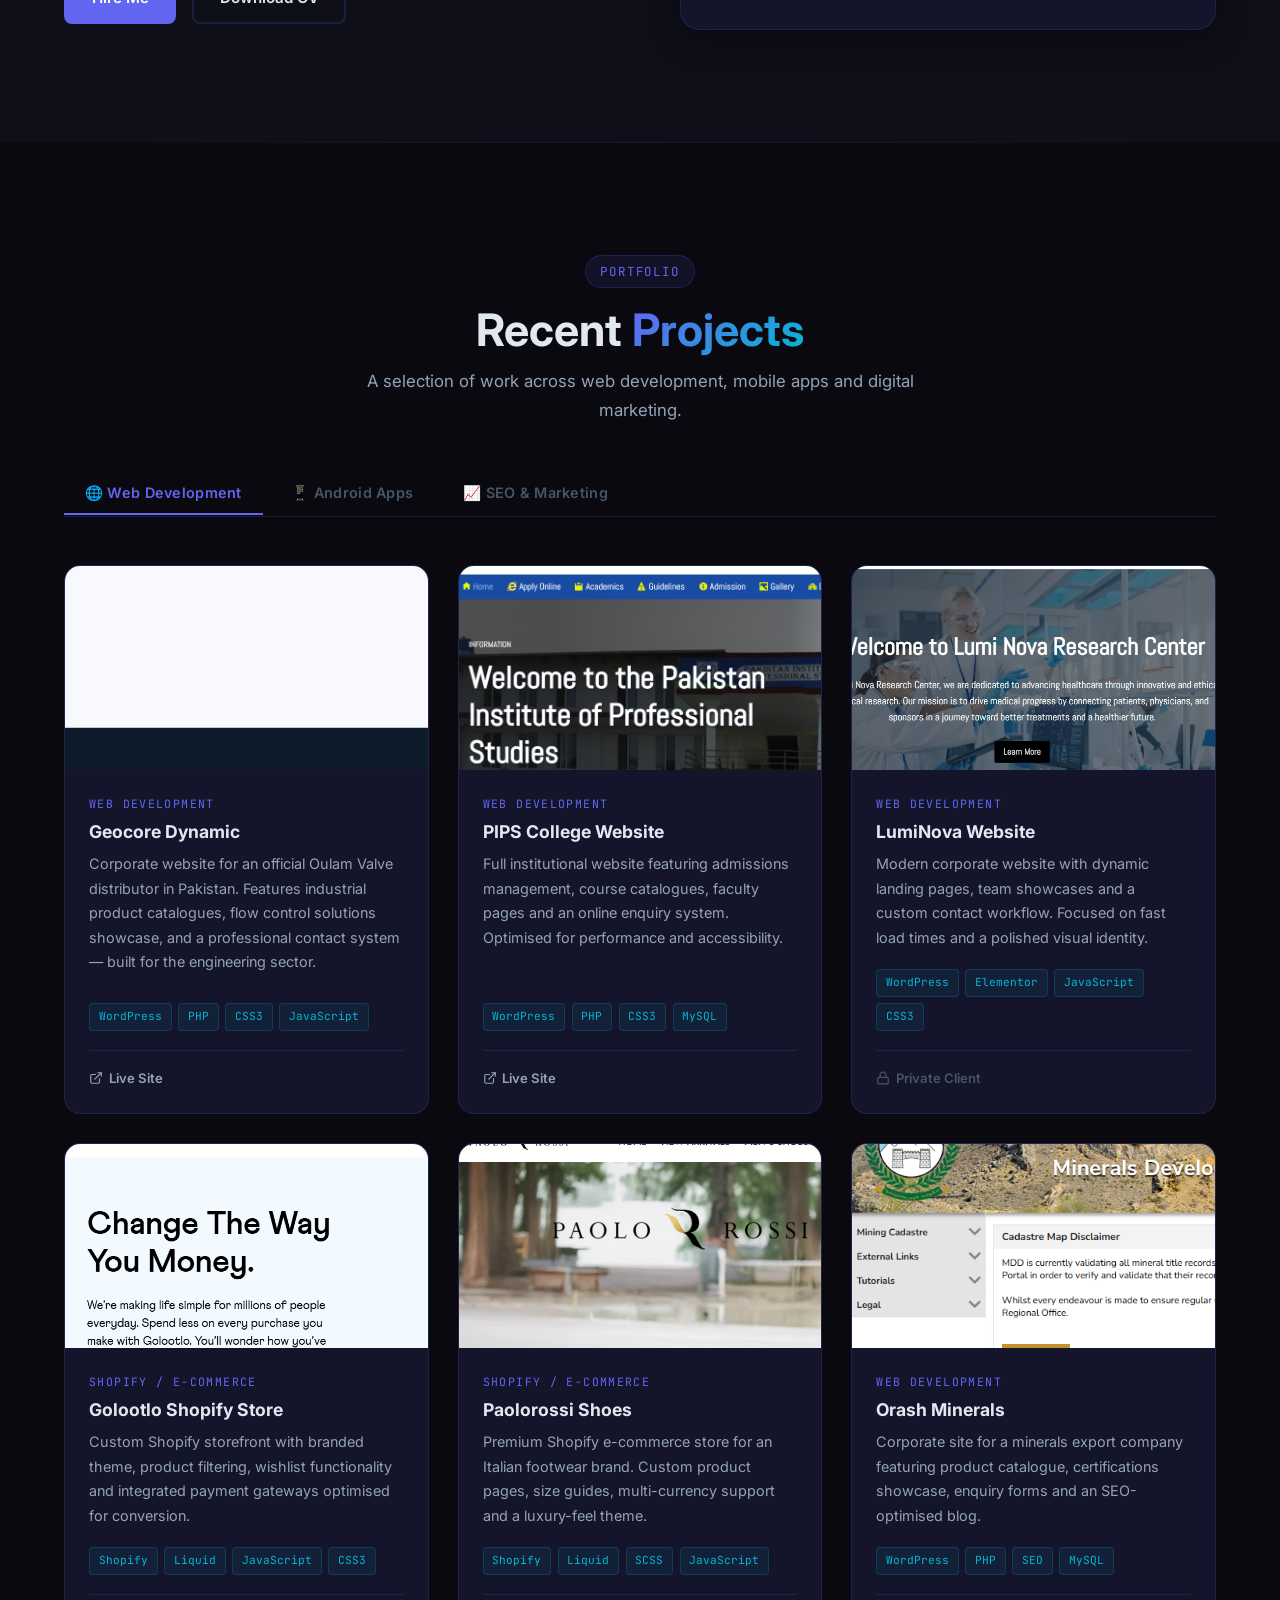
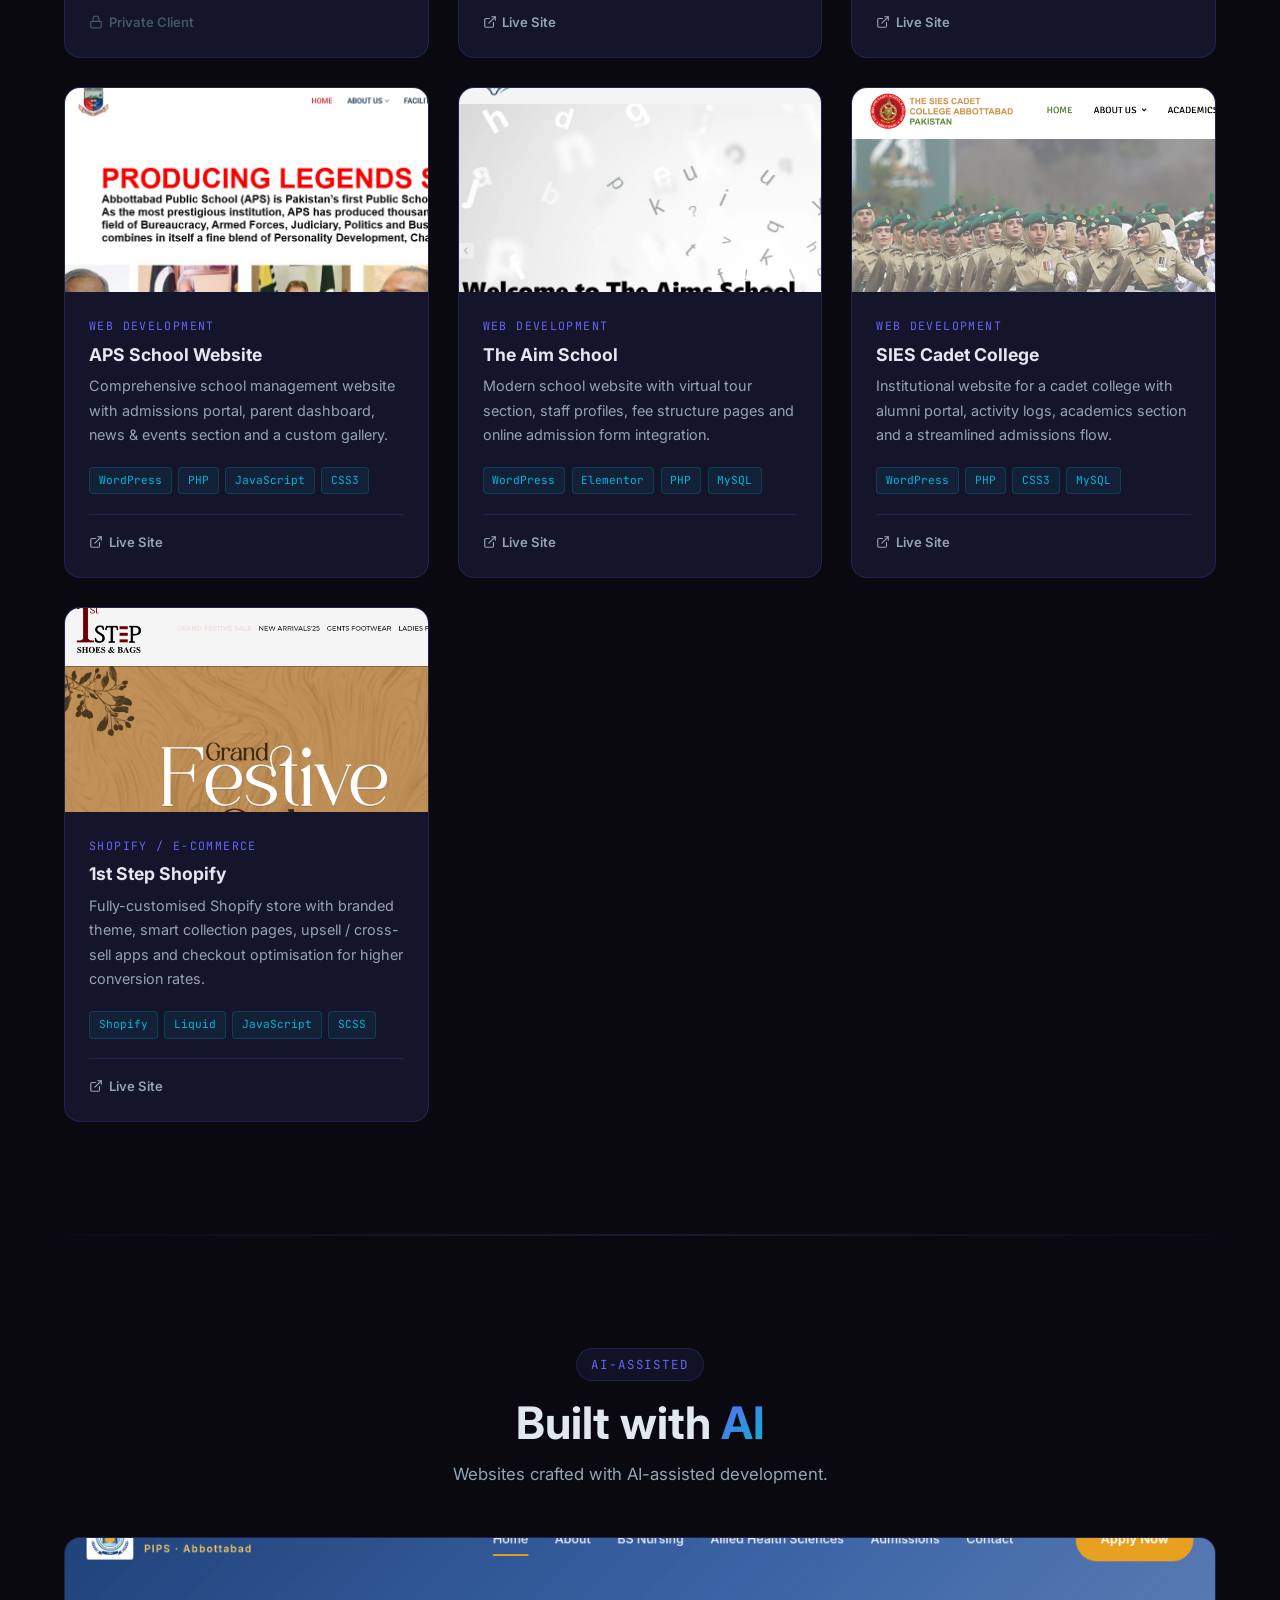
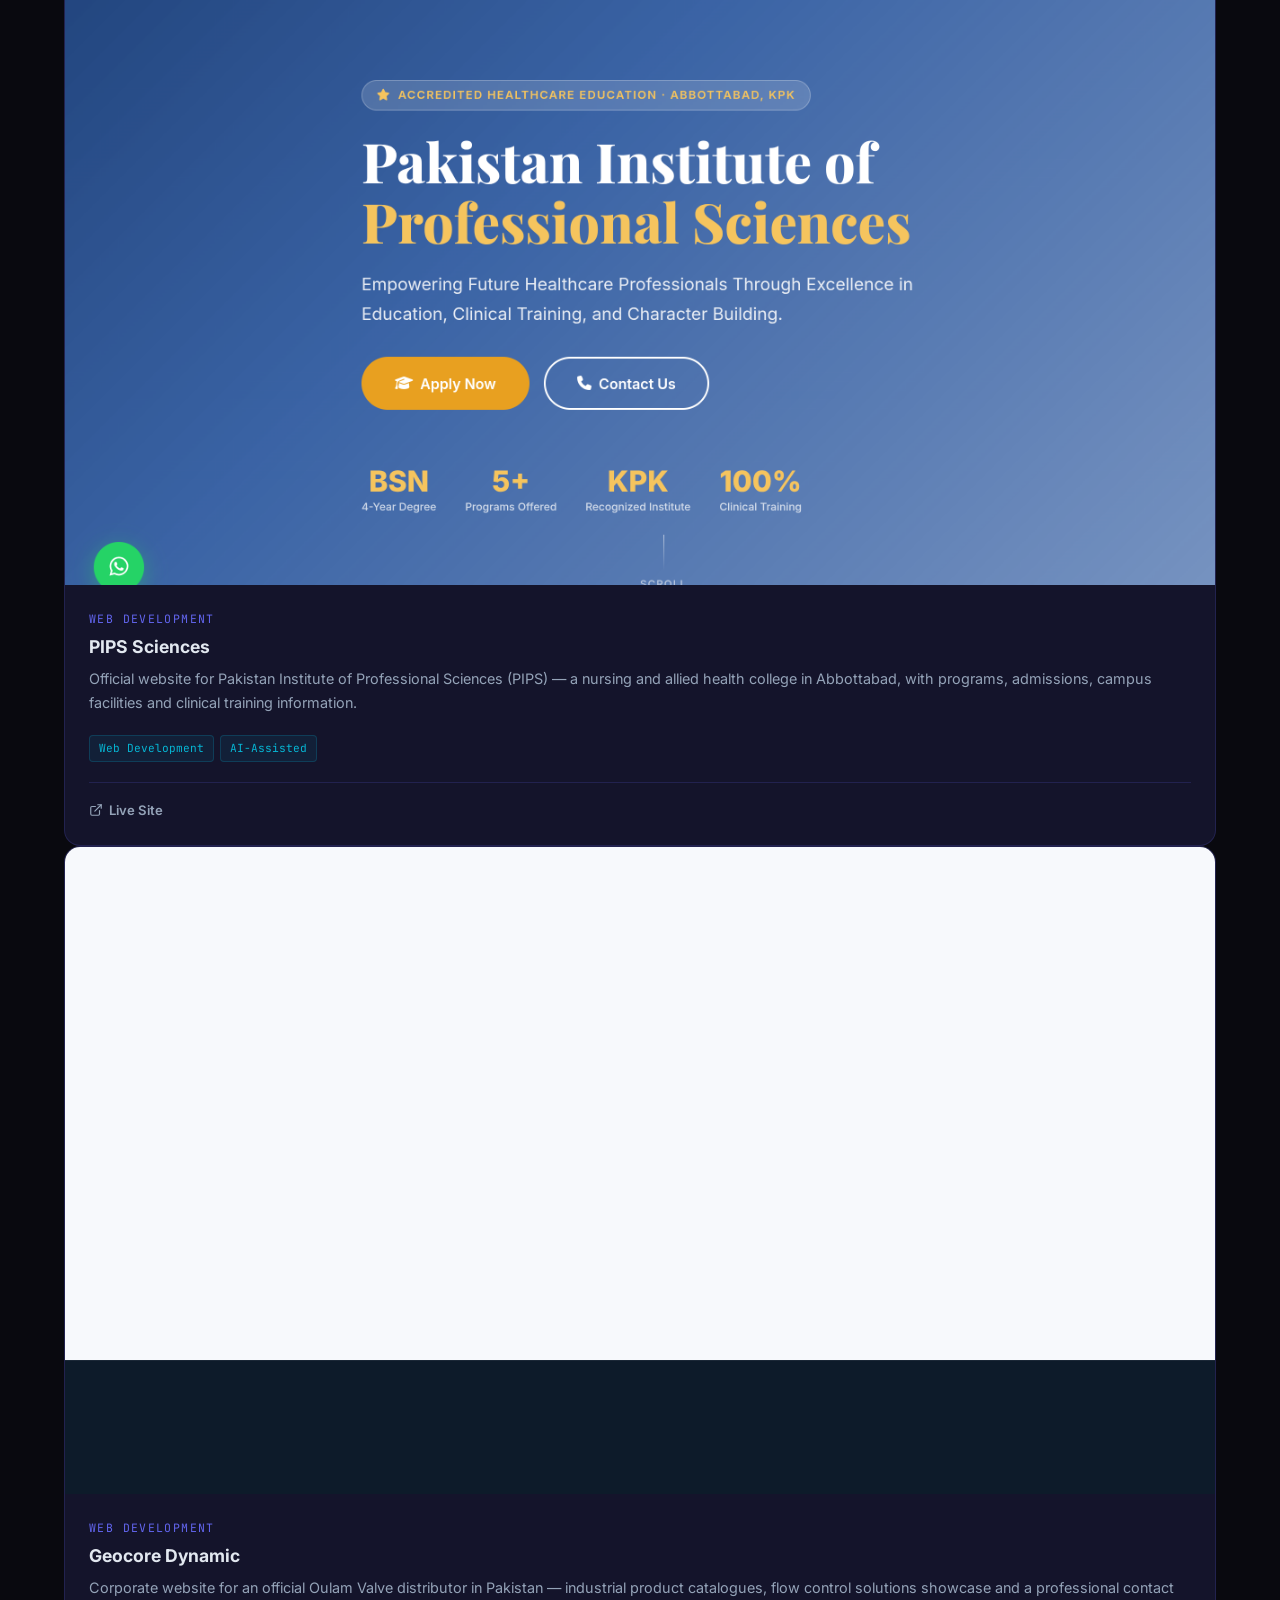
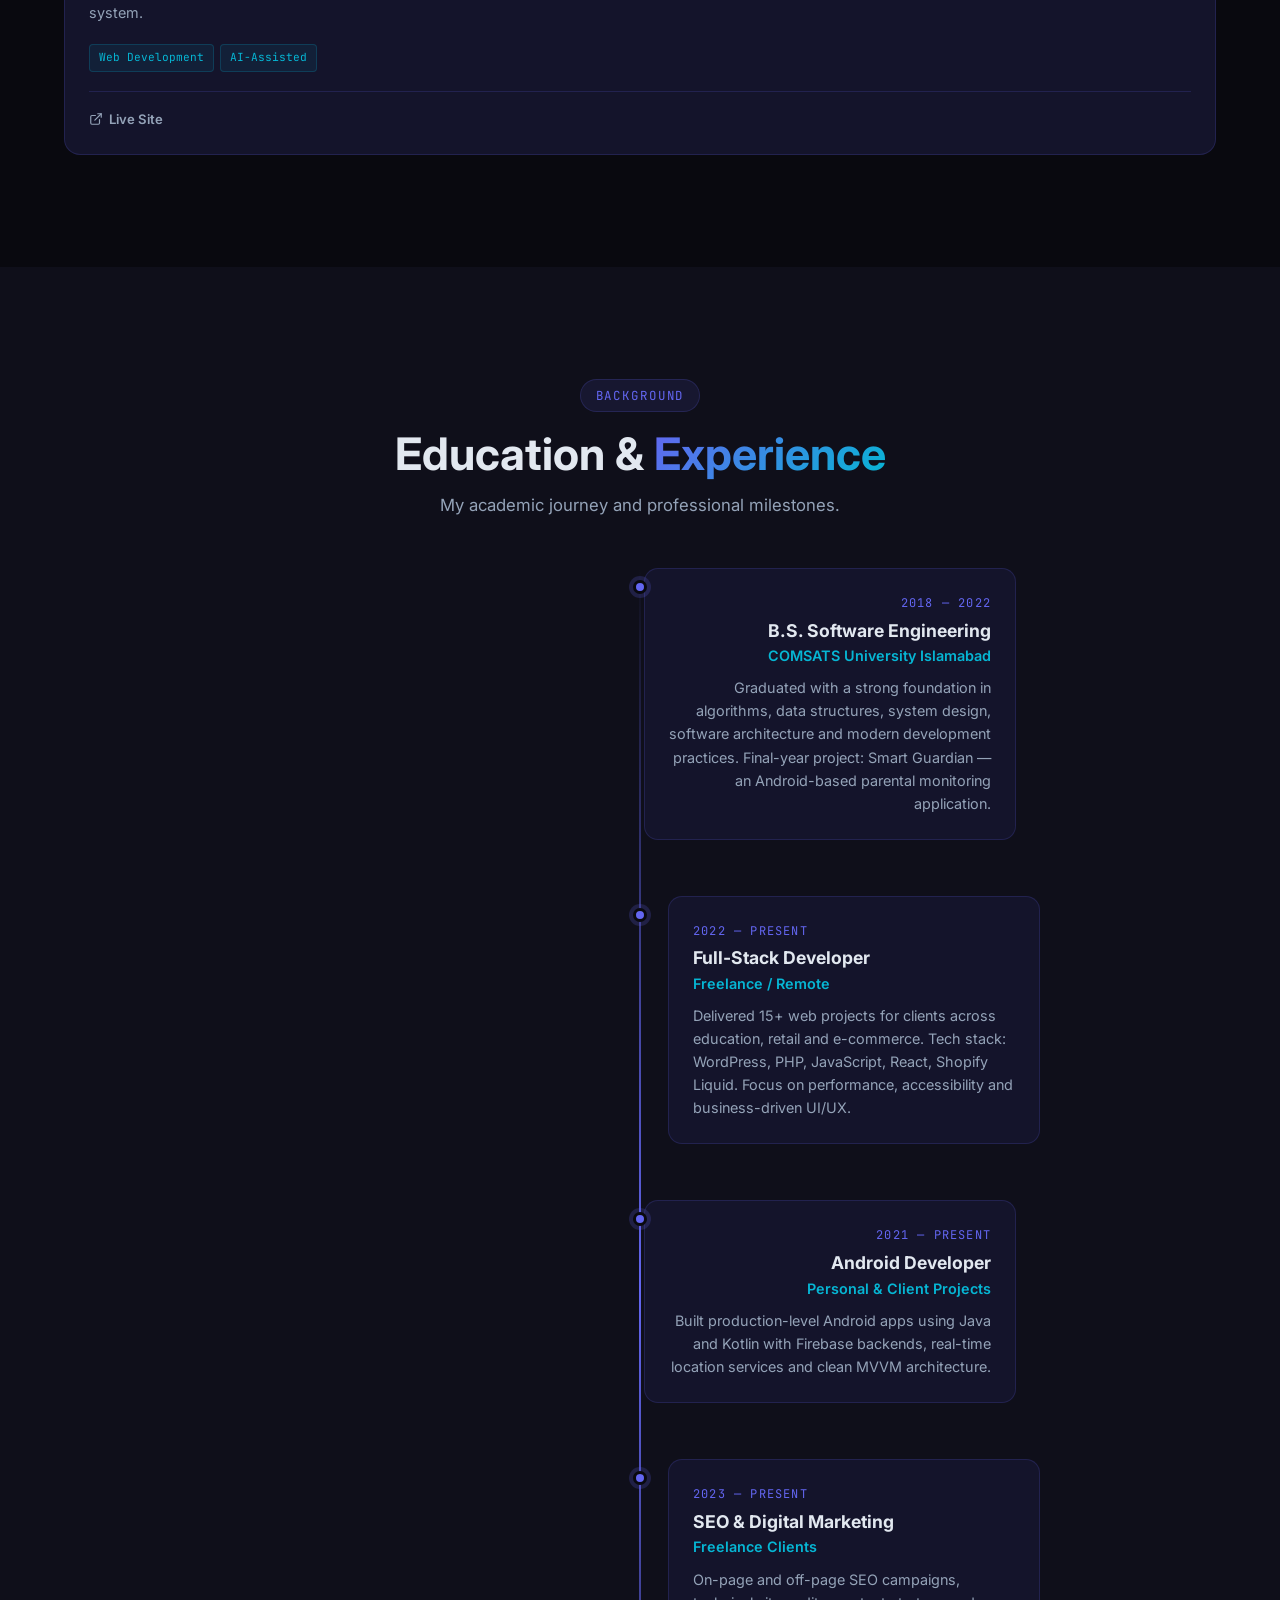
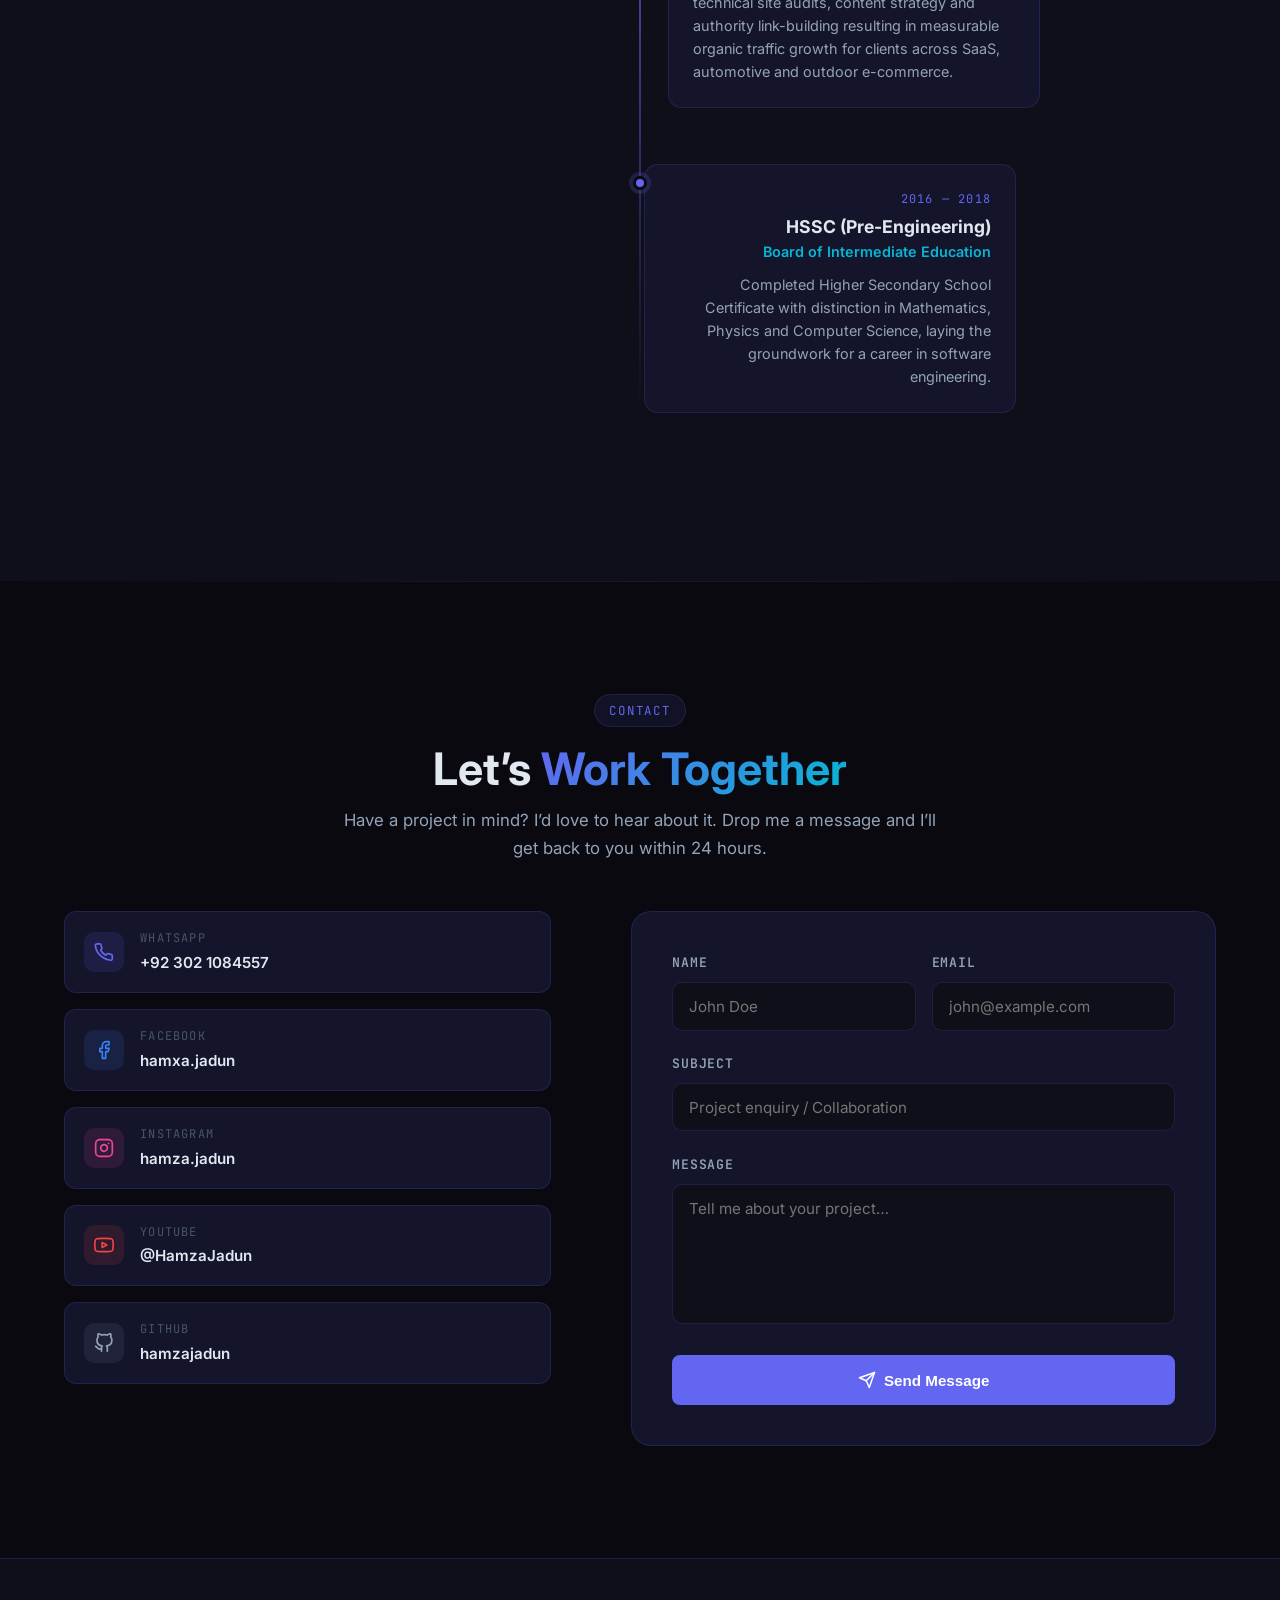
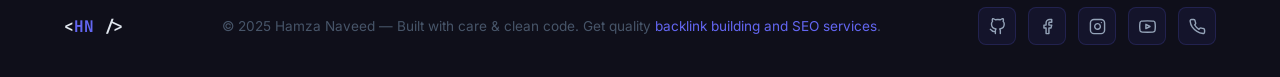
==== commit 93eb8ff2: "Add screenshot to PIPS Sciences card" ====
--- a/index.html
+++ b/index.html
@@ -160,7 +160,7 @@
 
   <div class="divider"></div>
 
-  <div class="divider"></div>    <section id="built-with-ai" class="section">     <div class="container">       <div class="text-center reveal">         <span class="section-tag">AI-Assisted</span>         <h2 class="section-title">Built with <span class="gradient-text">AI</span></h2>         <p class="section-lead">Websites crafted with AI-assisted development.</p>       </div>       <div class="projects-grid reveal">         <article class="project-card reveal"><div class="project-body"><p class="project-category">Web Development</p><h3 class="project-title">PIPS Sciences</h3><p class="project-desc">Official website for Pakistan Institute of Professional Sciences (PIPS) — a nursing and allied health college in Abbottabad, with programs, admissions, campus facilities and clinical training information.</p><div class="project-stack"><span class="stack-tag">Web Development</span><span class="stack-tag">AI-Assisted</span></div><div class="project-links"><a href="https://pipssciences.com" target="_blank" rel="noopener noreferrer" class="project-link"><svg xmlns="http://www.w3.org/2000/svg" viewBox="0 0 24 24" fill="none" stroke="currentColor" stroke-width="2" stroke-linecap="round" stroke-linejoin="round" aria-hidden="true"><path d="M18 13v6a2 2 0 0 1-2 2H5a2 2 0 0 1-2-2V8a2 2 0 0 1 2-2h6"/><polyline points="15 3 21 3 21 9"/><line x1="10" y1="14" x2="21" y2="3"/></svg>Live Site</a></div></div></article>          <article class="project-card reveal"><div class="project-img"><img src="assets/geocoredynamic.png" alt="Geocore Dynamic" loading="lazy"/></div><div class="project-body"><p class="project-category">Web Development</p><h3 class="project-title">Geocore Dynamic</h3><p class="project-desc">Corporate website for an official Oulam Valve distributor in Pakistan — industrial product catalogues, flow control solutions showcase and a professional contact system.</p><div class="project-stack"><span class="stack-tag">Web Development</span><span class="stack-tag">AI-Assisted</span></div><div class="project-links"><a href="https://geocoredynamic.com" target="_blank" rel="noopener noreferrer" class="project-link"><svg xmlns="http://www.w3.org/2000/svg" viewBox="0 0 24 24" fill="none" stroke="currentColor" stroke-width="2" stroke-linecap="round" stroke-linejoin="round" aria-hidden="true"><path d="M18 13v6a2 2 0 0 1-2 2H5a2 2 0 0 1-2-2V8a2 2 0 0 1 2-2h6"/><polyline points="15 3 21 3 21 9"/><line x1="10" y1="14" x2="21" y2="3"/></svg>Live Site</a></div></div></article>       </div>     </div>   </section>    <section id="education" class="section">
+  <div class="divider"></div>    <section id="built-with-ai" class="section">     <div class="container">       <div class="text-center reveal">         <span class="section-tag">AI-Assisted</span>         <h2 class="section-title">Built with <span class="gradient-text">AI</span></h2>         <p class="section-lead">Websites crafted with AI-assisted development.</p>       </div>       <div class="projects-grid reveal">         <article class="project-card reveal"><div class="project-img"><img src="assets/pipssciences.png" alt="PIPS Sciences" loading="lazy"/></div><div class="project-body"><p class="project-category">Web Development</p><h3 class="project-title">PIPS Sciences</h3><p class="project-desc">Official website for Pakistan Institute of Professional Sciences (PIPS) — a nursing and allied health college in Abbottabad, with programs, admissions, campus facilities and clinical training information.</p><div class="project-stack"><span class="stack-tag">Web Development</span><span class="stack-tag">AI-Assisted</span></div><div class="project-links"><a href="https://pipssciences.com" target="_blank" rel="noopener noreferrer" class="project-link"><svg xmlns="http://www.w3.org/2000/svg" viewBox="0 0 24 24" fill="none" stroke="currentColor" stroke-width="2" stroke-linecap="round" stroke-linejoin="round" aria-hidden="true"><path d="M18 13v6a2 2 0 0 1-2 2H5a2 2 0 0 1-2-2V8a2 2 0 0 1 2-2h6"/><polyline points="15 3 21 3 21 9"/><line x1="10" y1="14" x2="21" y2="3"/></svg>Live Site</a></div></div></article>          <article class="project-card reveal"><div class="project-img"><img src="assets/geocoredynamic.png" alt="Geocore Dynamic" loading="lazy"/></div><div class="project-body"><p class="project-category">Web Development</p><h3 class="project-title">Geocore Dynamic</h3><p class="project-desc">Corporate website for an official Oulam Valve distributor in Pakistan — industrial product catalogues, flow control solutions showcase and a professional contact system.</p><div class="project-stack"><span class="stack-tag">Web Development</span><span class="stack-tag">AI-Assisted</span></div><div class="project-links"><a href="https://geocoredynamic.com" target="_blank" rel="noopener noreferrer" class="project-link"><svg xmlns="http://www.w3.org/2000/svg" viewBox="0 0 24 24" fill="none" stroke="currentColor" stroke-width="2" stroke-linecap="round" stroke-linejoin="round" aria-hidden="true"><path d="M18 13v6a2 2 0 0 1-2 2H5a2 2 0 0 1-2-2V8a2 2 0 0 1 2-2h6"/><polyline points="15 3 21 3 21 9"/><line x1="10" y1="14" x2="21" y2="3"/></svg>Live Site</a></div></div></article>       </div>     </div>   </section>    <section id="education" class="section">
     <div class="container">
       <div class="text-center reveal">
         <span class="section-tag">Background</span>
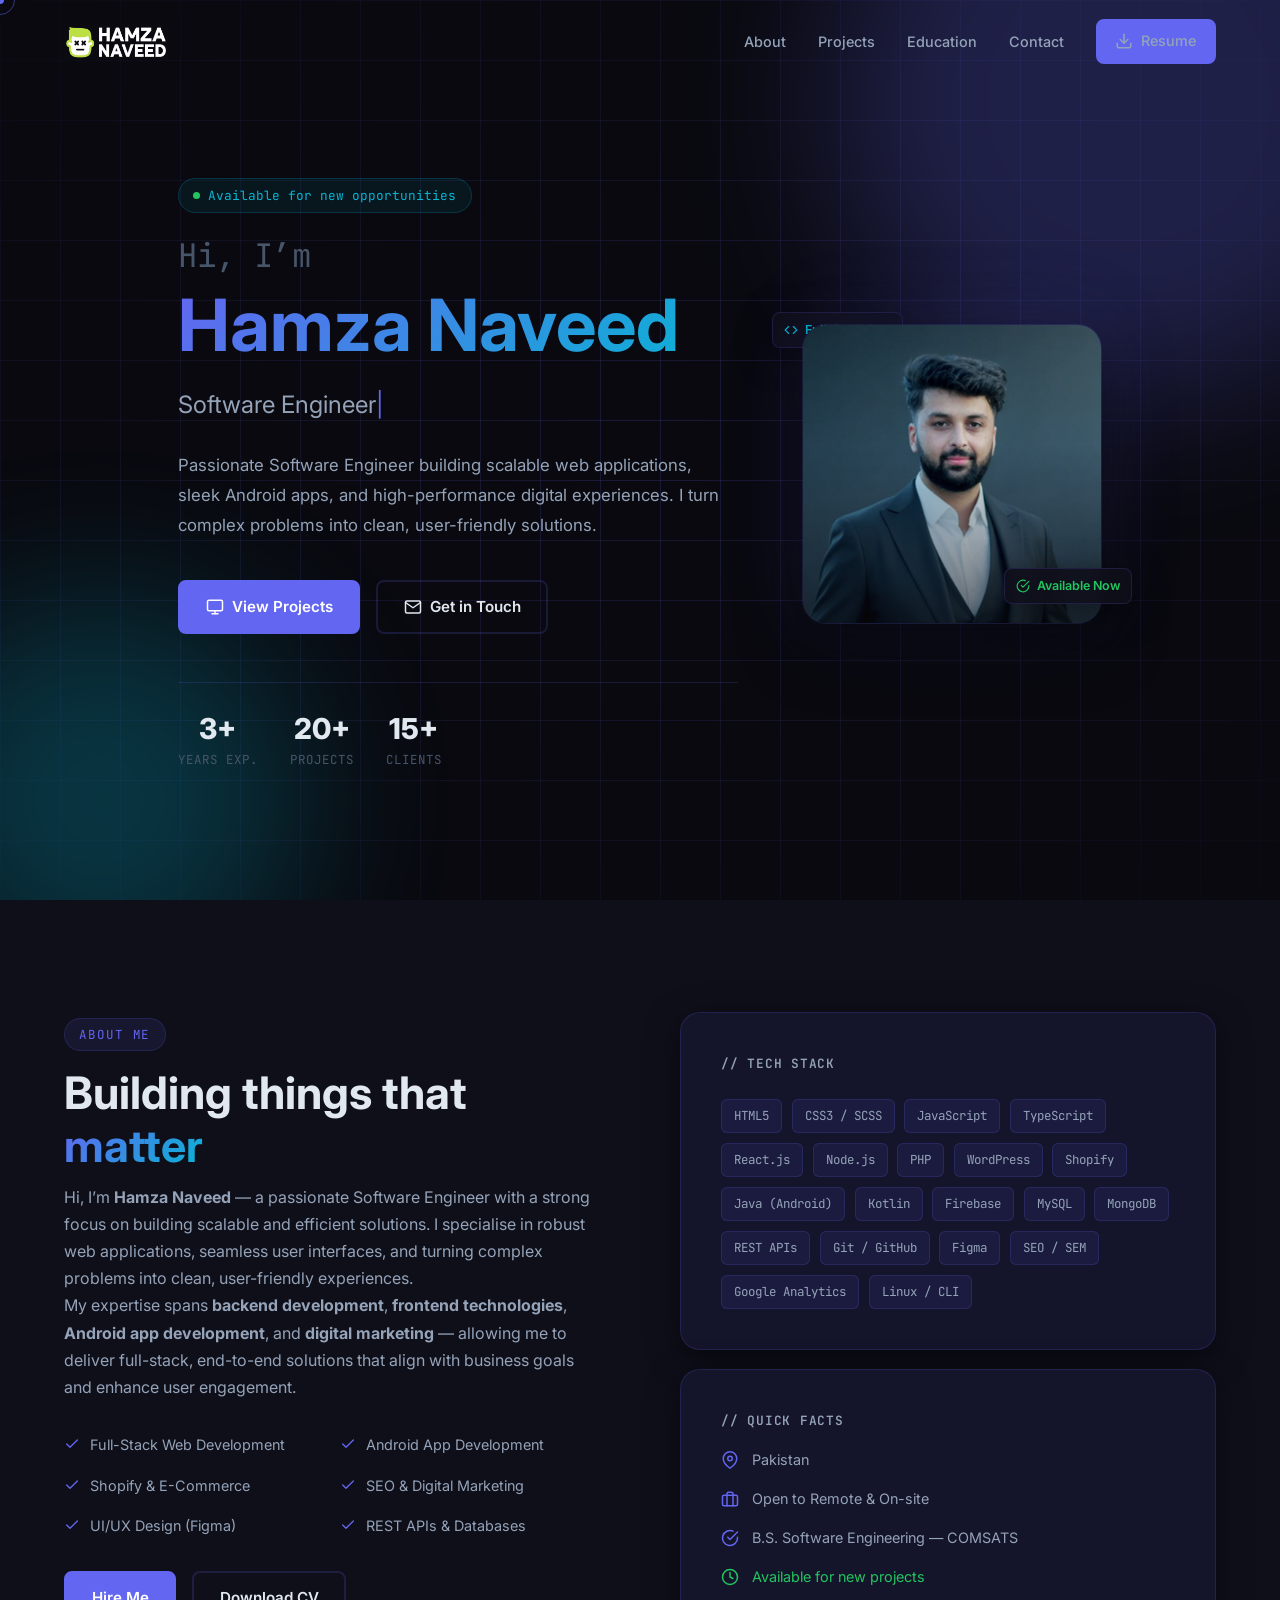
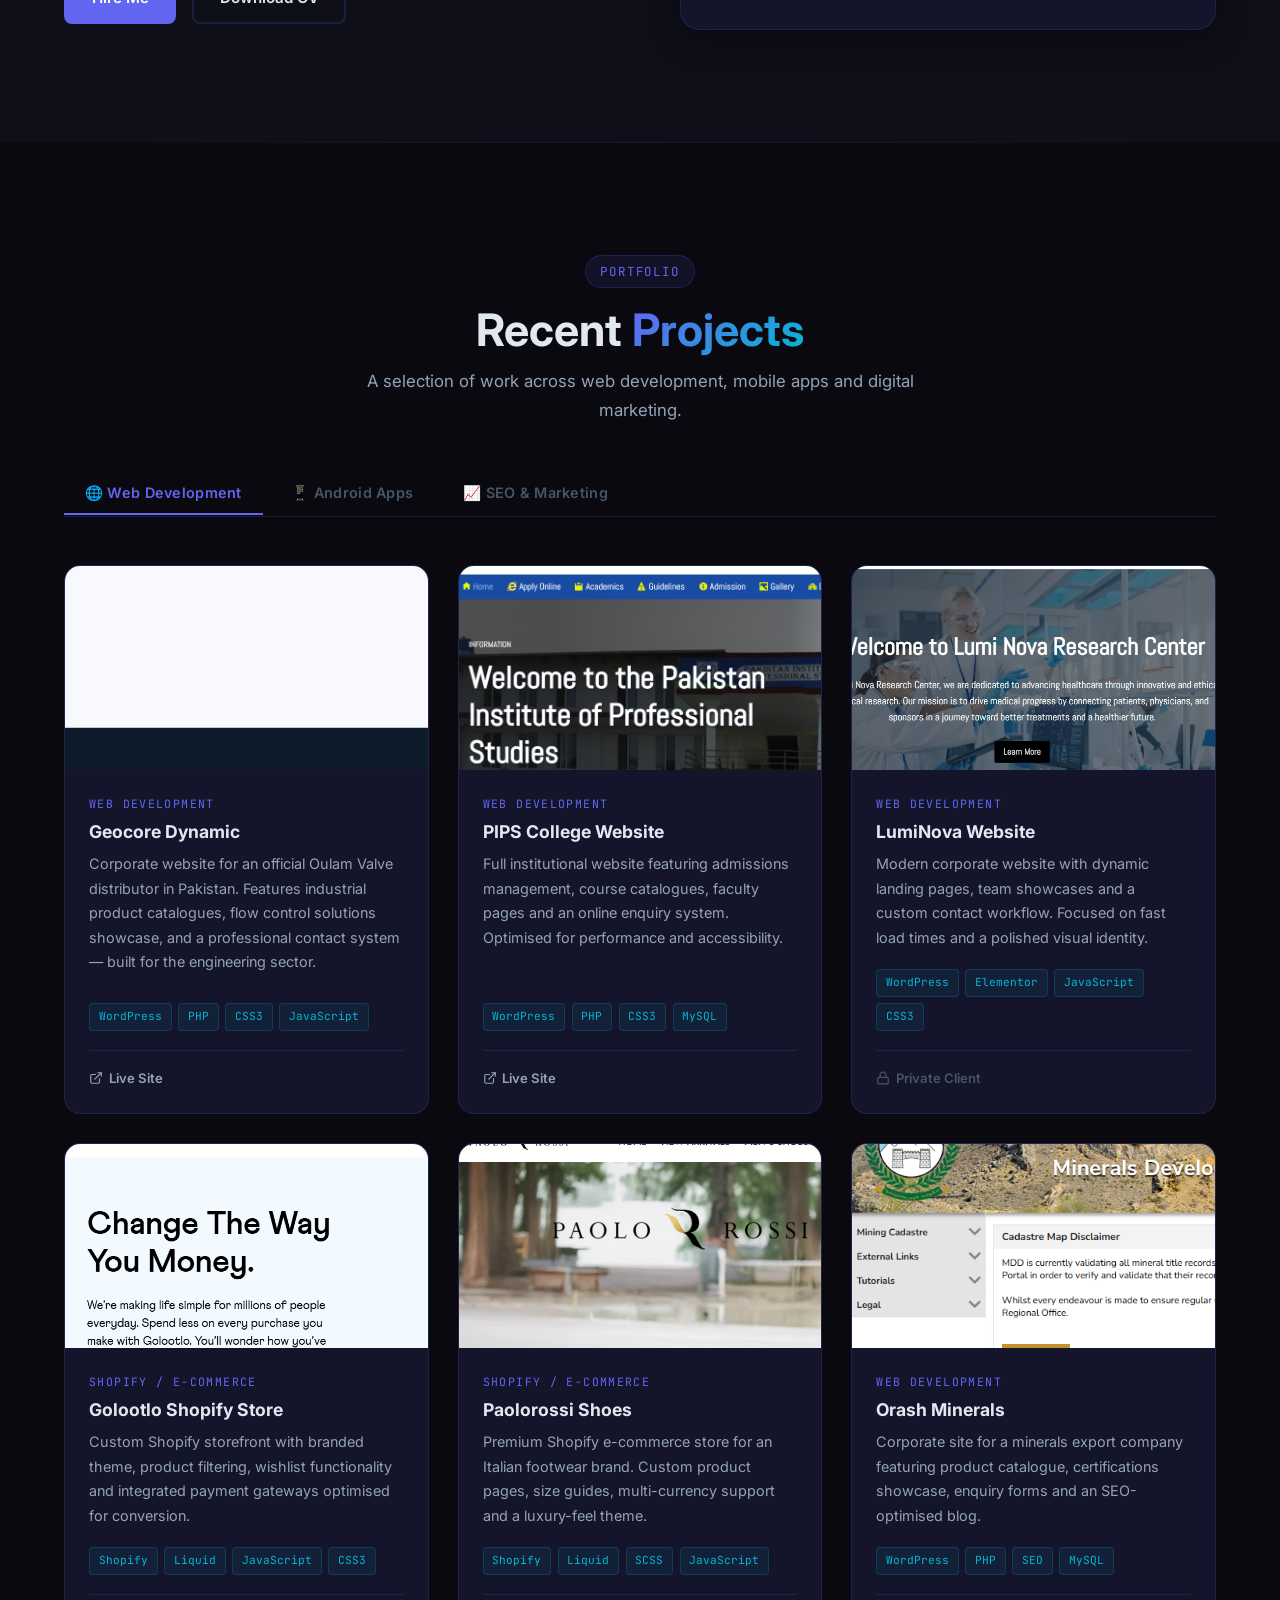
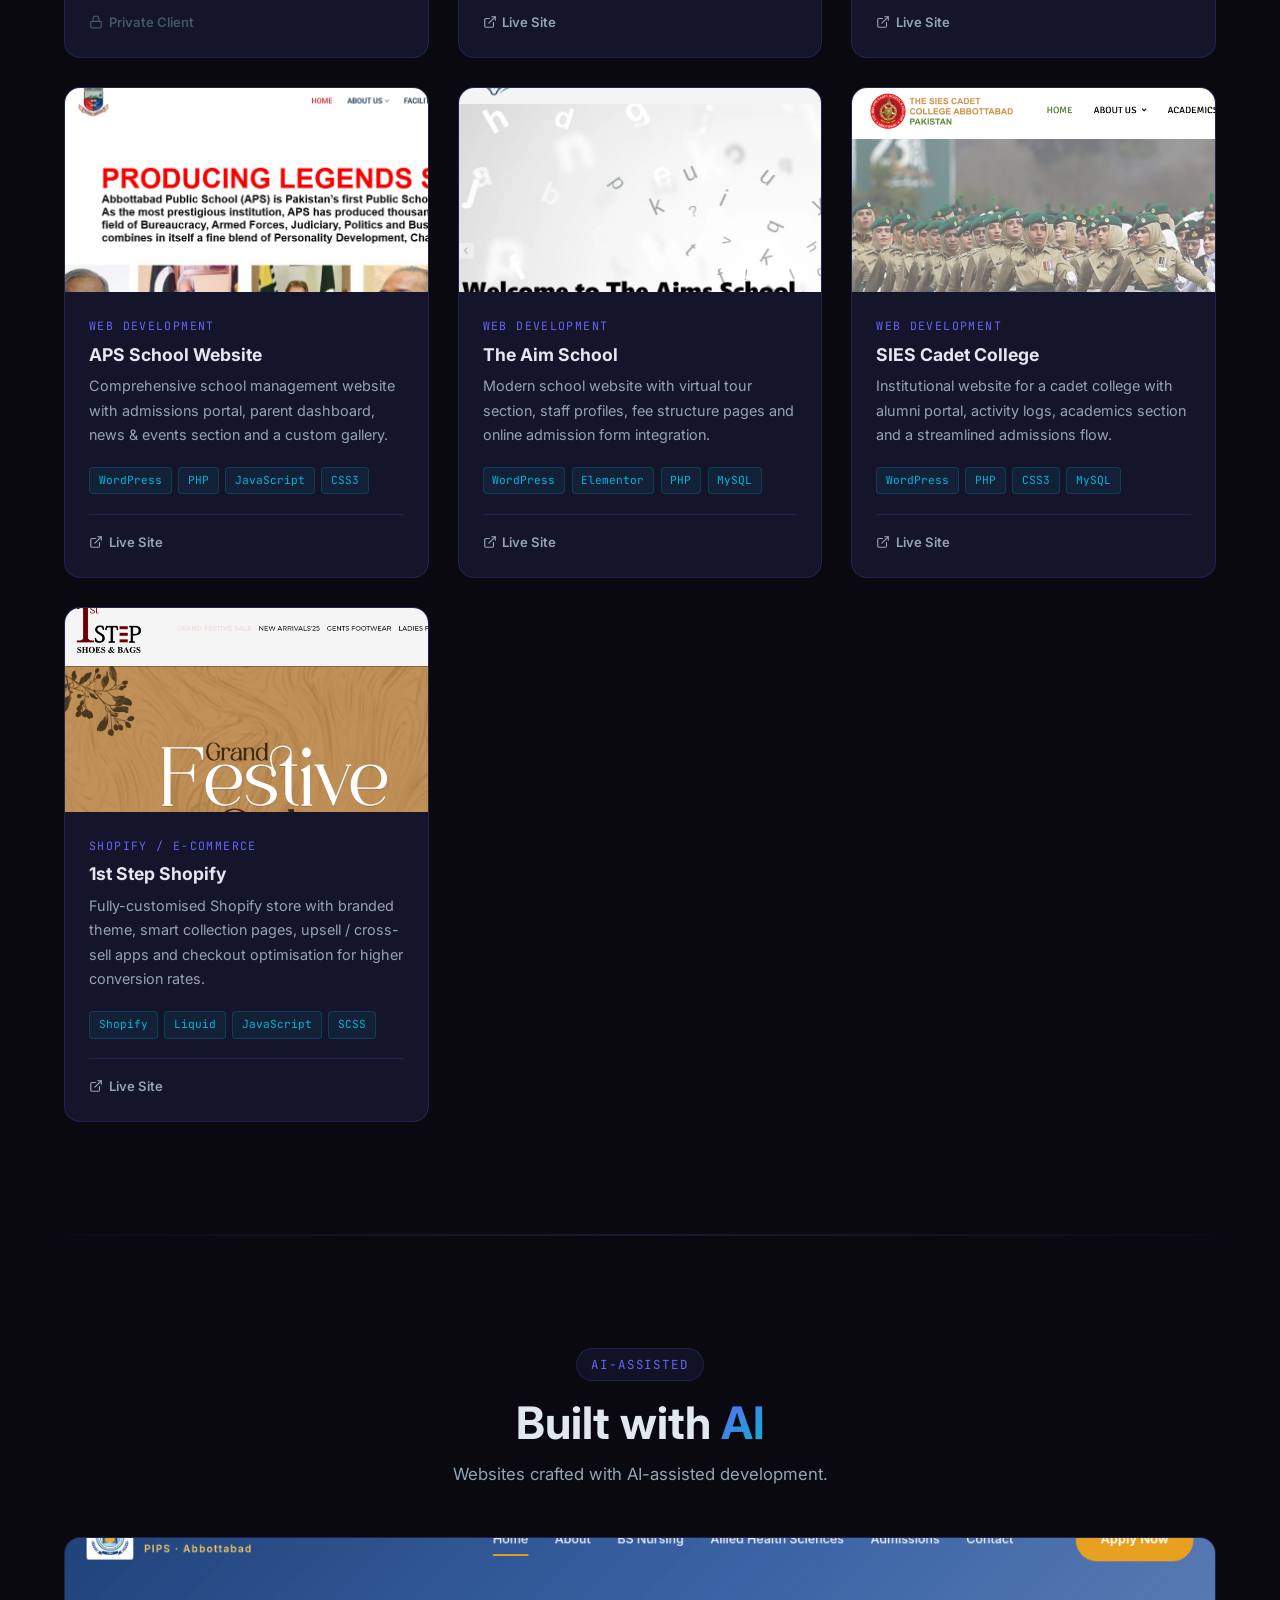
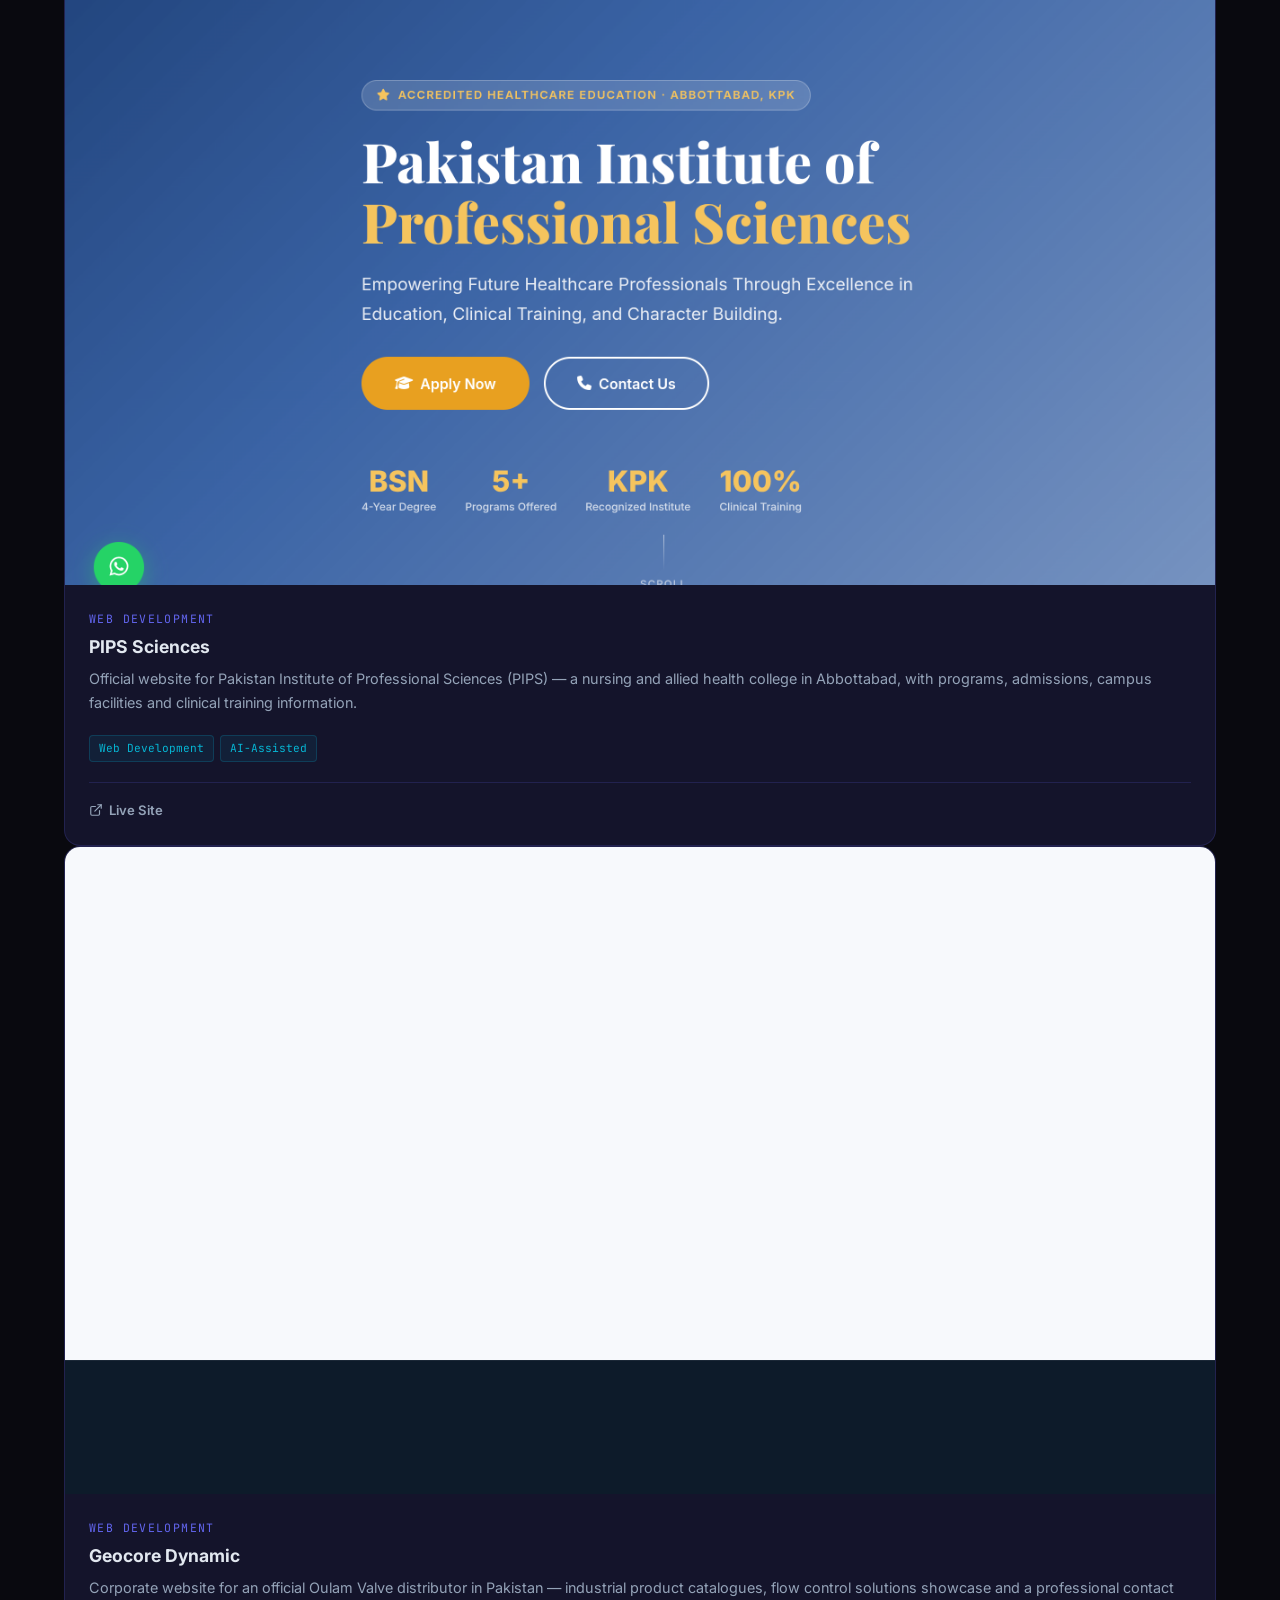
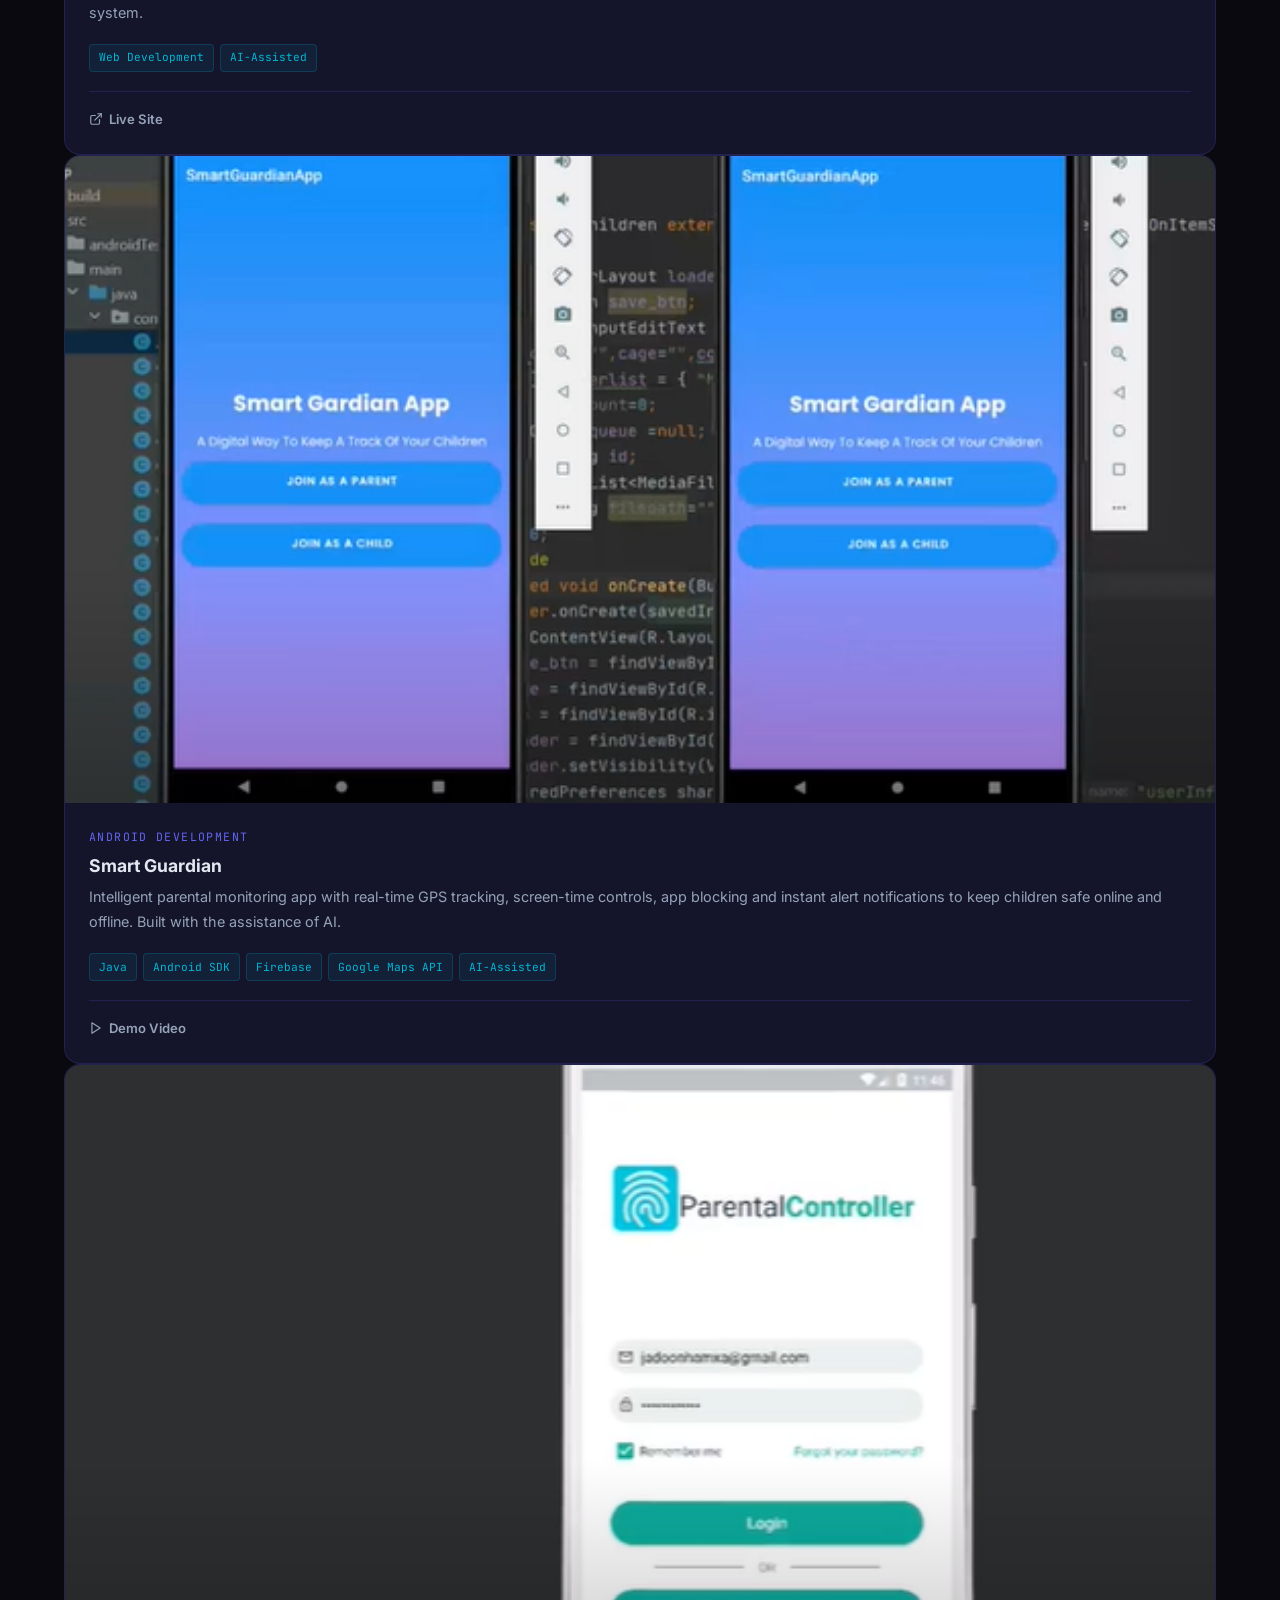
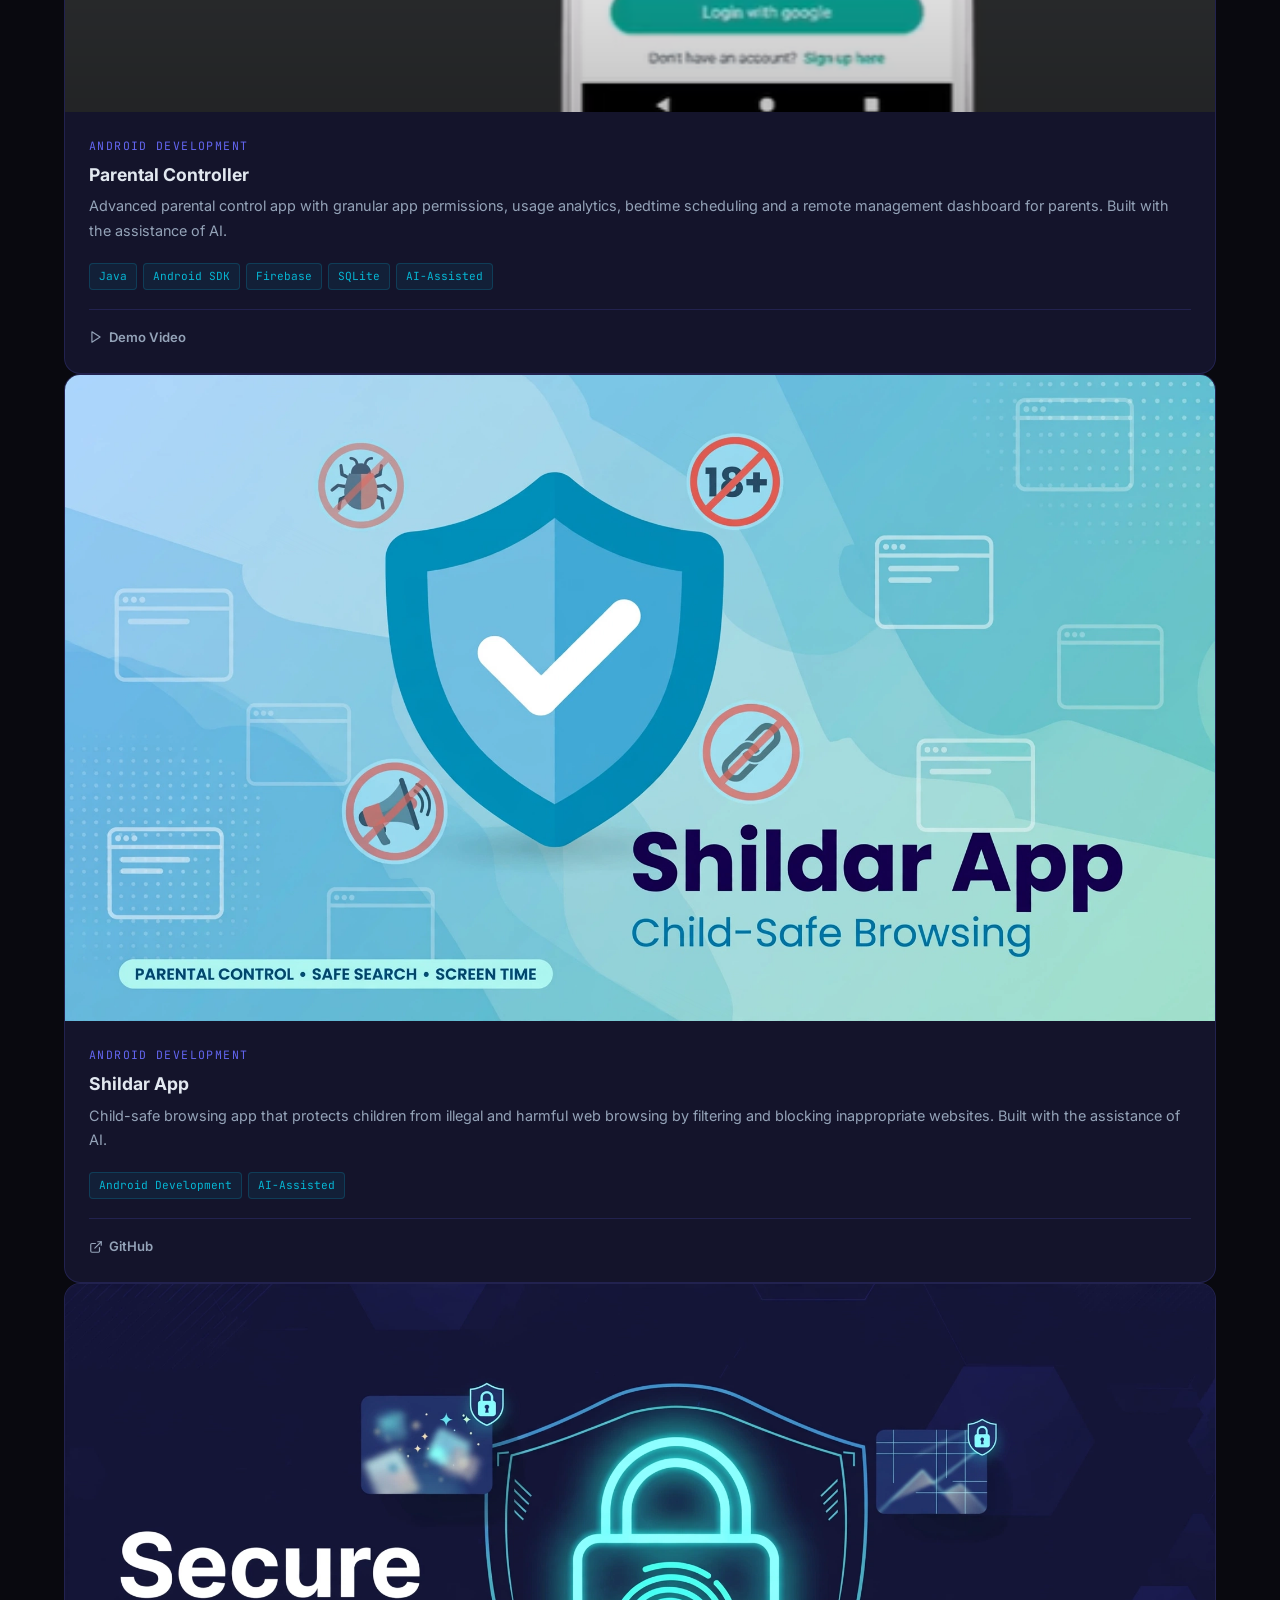
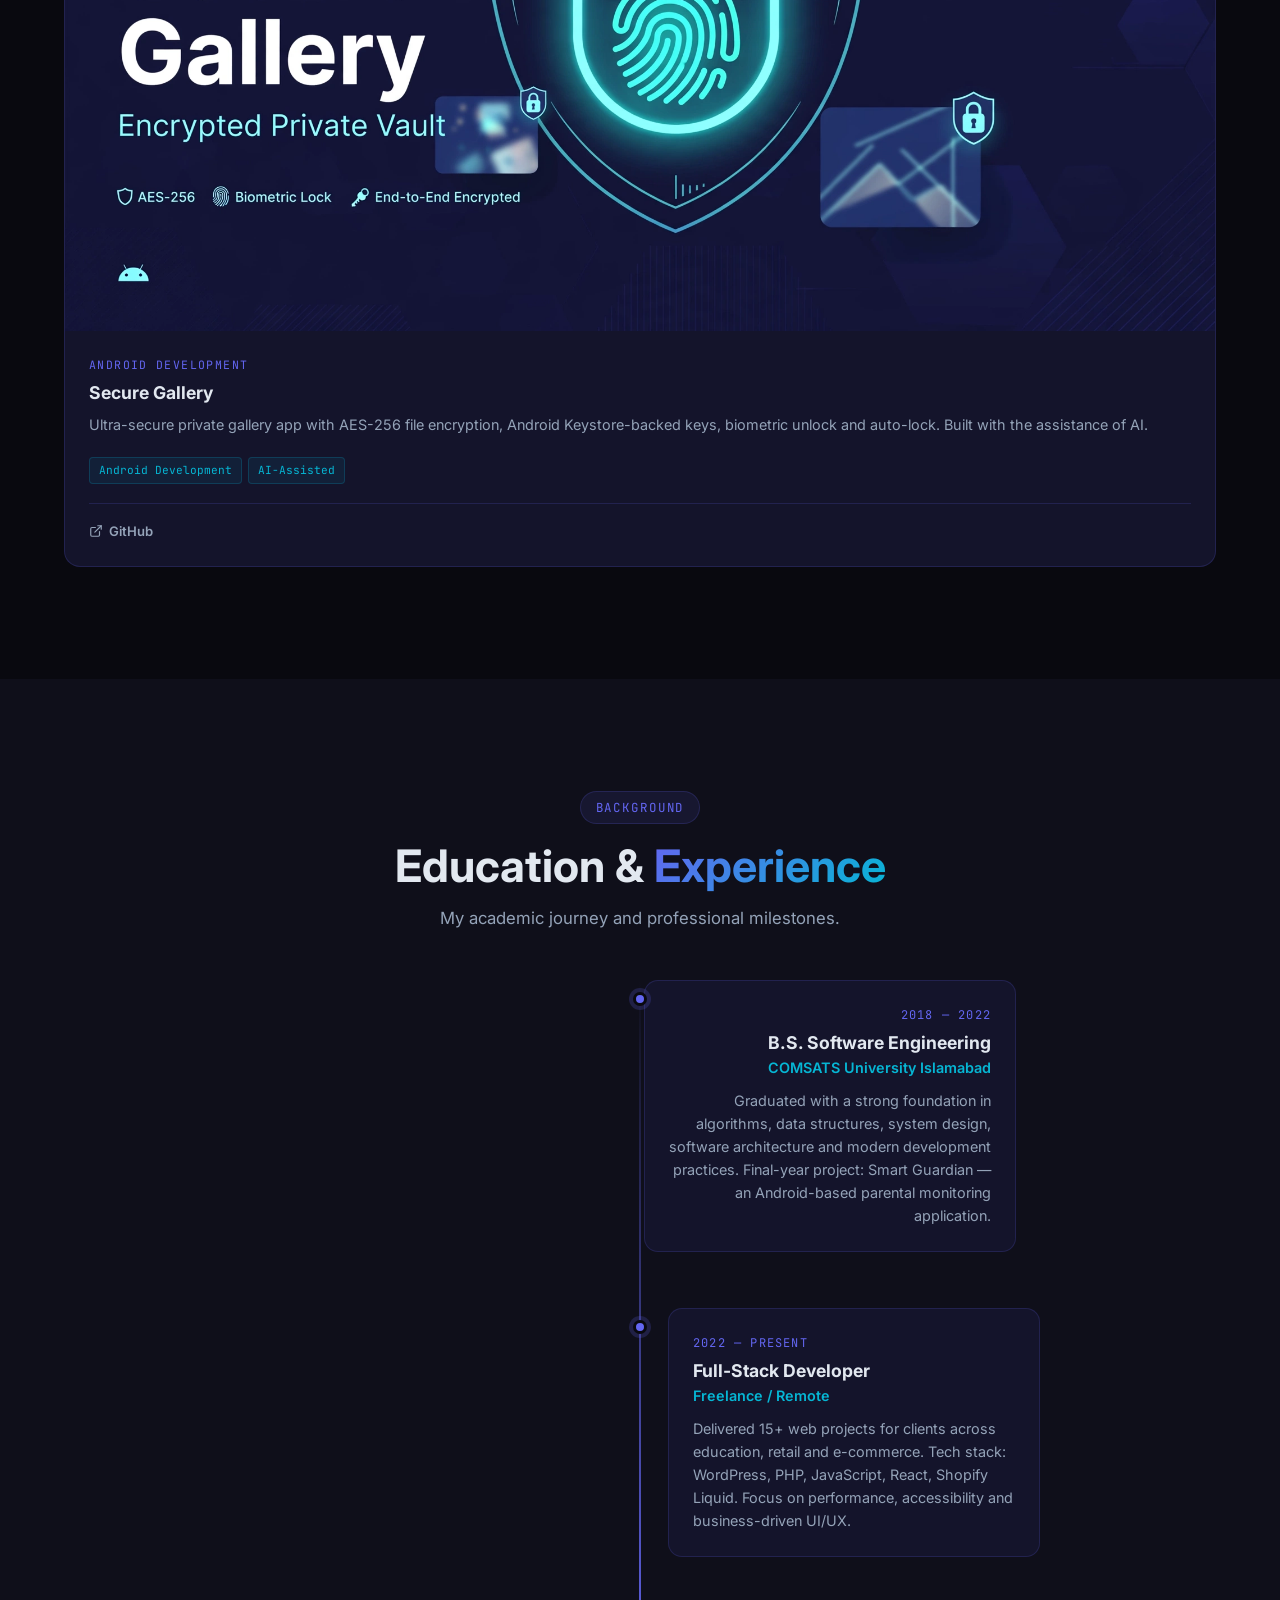
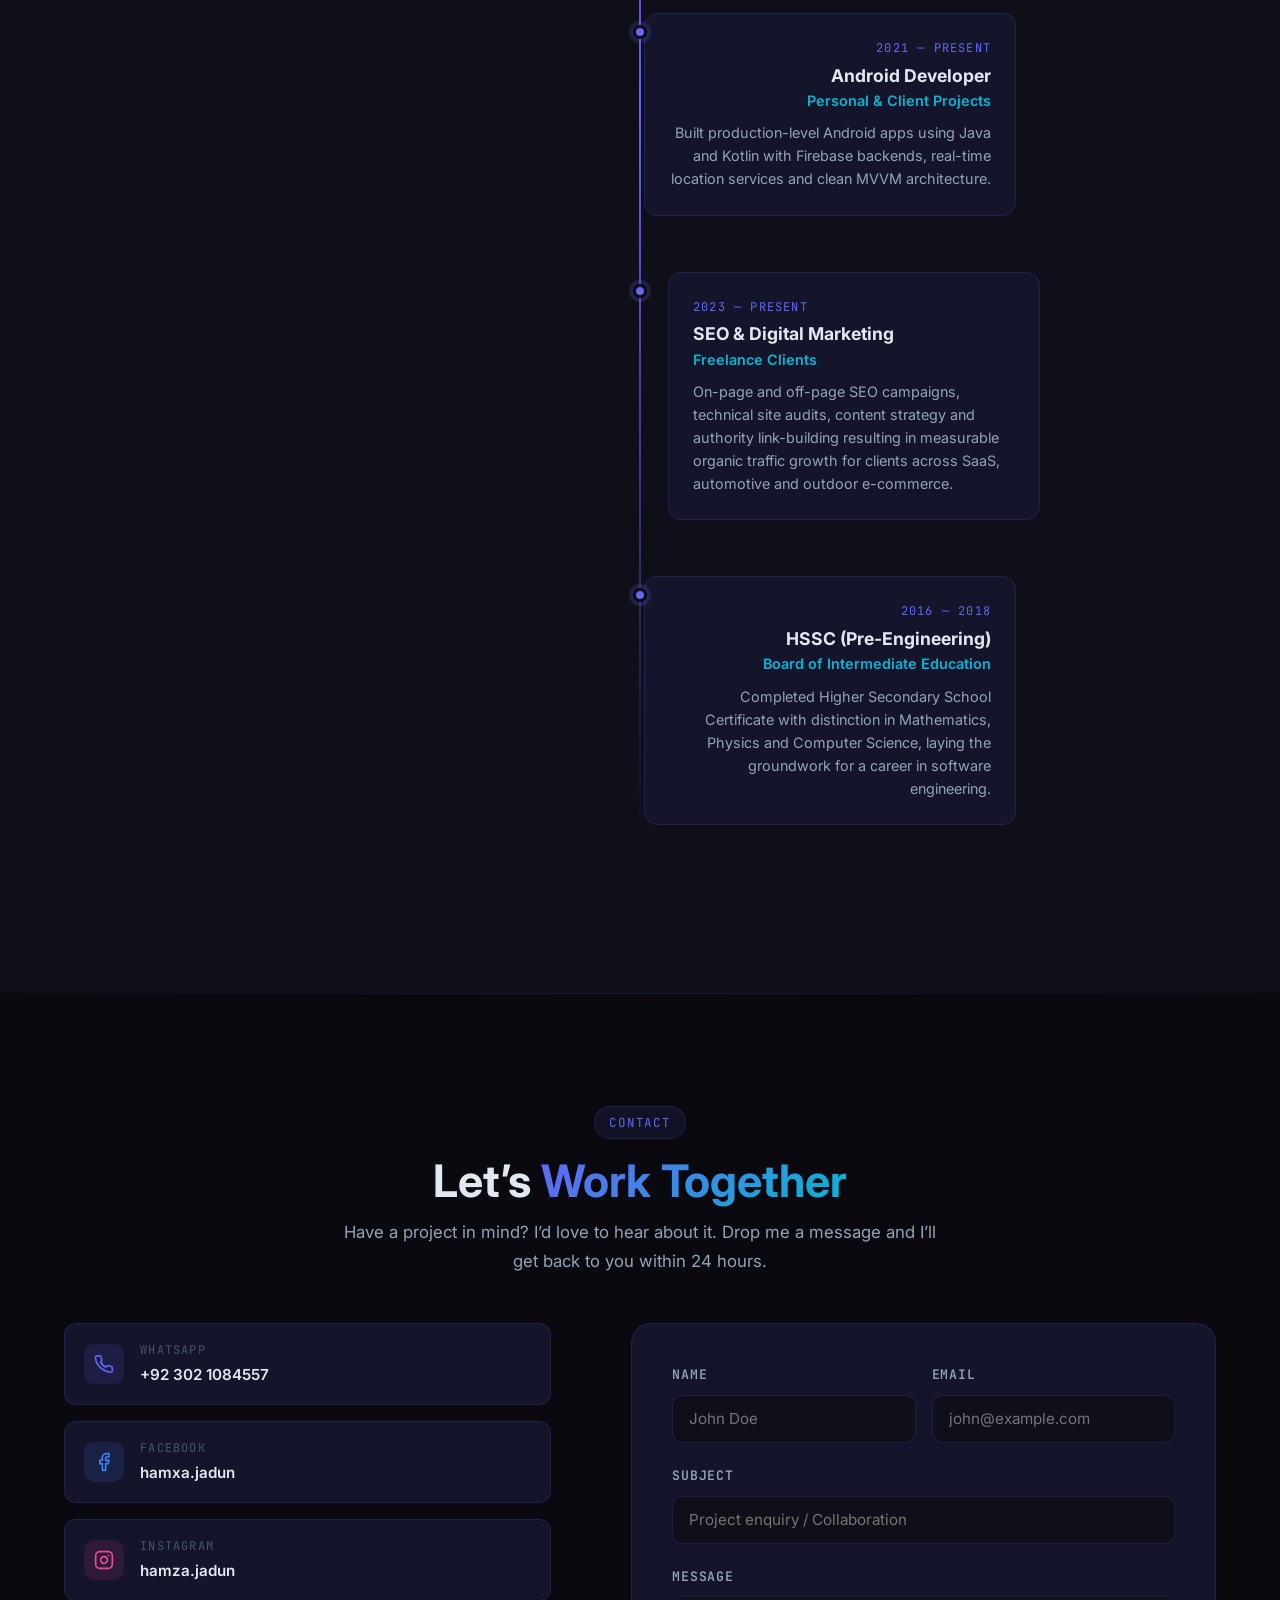
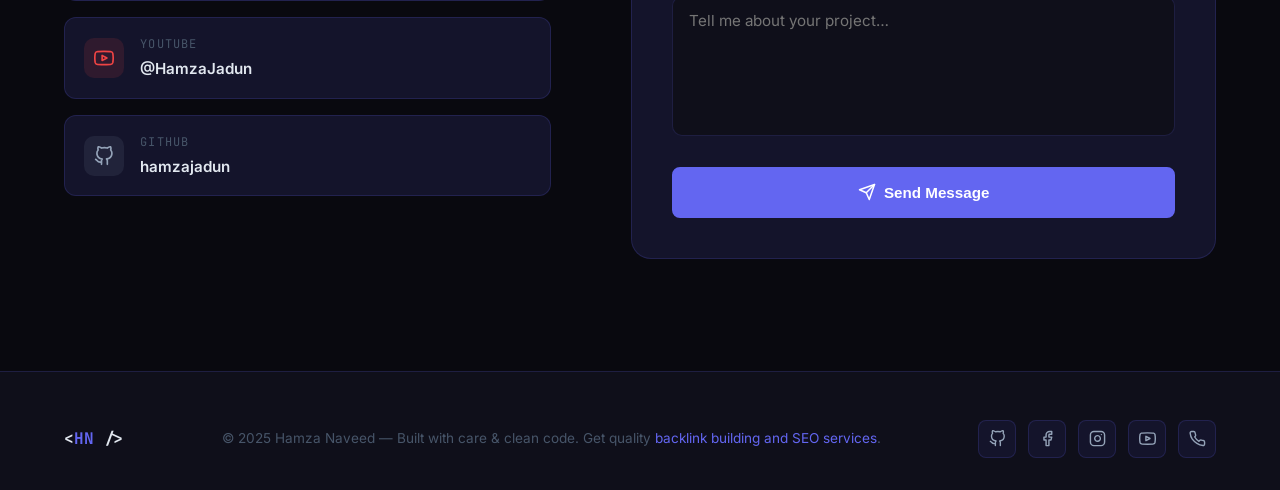
==== commit b9b719a2: "Move AI-built apps into Built with AI section" ====
--- a/index.html
+++ b/index.html
@@ -140,11 +140,11 @@
       </div>
 
       <div class="tab-panel projects-grid" id="tab-android" role="tabpanel">
-        <article class="project-card reveal"><div class="project-img"><img src="index_files/image-20.png" alt="Smart Guardian" loading="lazy"/></div><div class="project-body"><p class="project-category">Android Development</p><h3 class="project-title">Smart Guardian</h3><p class="project-desc">Intelligent parental monitoring app with real-time GPS tracking, screen-time controls, app blocking and instant alert notifications to keep children safe online and offline. Built with the assistance of AI.</p><div class="project-stack"><span class="stack-tag">Java</span><span class="stack-tag">Android SDK</span><span class="stack-tag">Firebase</span><span class="stack-tag">Google Maps API</span><span class="stack-tag">AI-Assisted</span></div><div class="project-links"><a href="https://www.youtube.com/watch?v=SGFXqEn-GNQ&amp;t=16s" target="_blank" rel="noopener noreferrer" class="project-link"><svg xmlns="http://www.w3.org/2000/svg" viewBox="0 0 24 24" fill="none" stroke="currentColor" stroke-width="2" stroke-linecap="round" stroke-linejoin="round" aria-hidden="true"><polygon points="5 3 19 12 5 21 5 3"/></svg>Demo Video</a></div></div></article>
-
-        <article class="project-card reveal"><div class="project-img"><img src="index_files/image-19.png" alt="Parental Controller" loading="lazy"/></div><div class="project-body"><p class="project-category">Android Development</p><h3 class="project-title">Parental Controller</h3><p class="project-desc">Advanced parental control app with granular app permissions, usage analytics, bedtime scheduling and a remote management dashboard for parents. Built with the assistance of AI.</p><div class="project-stack"><span class="stack-tag">Java</span><span class="stack-tag">Android SDK</span><span class="stack-tag">Firebase</span><span class="stack-tag">SQLite</span><span class="stack-tag">AI-Assisted</span></div><div class="project-links"><a href="https://www.youtube.com/watch?v=4vDjTzWprhc" target="_blank" rel="noopener noreferrer" class="project-link"><svg xmlns="http://www.w3.org/2000/svg" viewBox="0 0 24 24" fill="none" stroke="currentColor" stroke-width="2" stroke-linecap="round" stroke-linejoin="round" aria-hidden="true"><polygon points="5 3 19 12 5 21 5 3"/></svg>Demo Video</a></div></div></article>
-
-        <article class="project-card reveal"><div class="project-img"><img src="index_files/image-21.png" alt="Shildar" loading="lazy"/></div><div class="project-body"><p class="project-category">UI/UX Design &middot; Android</p><h3 class="project-title">Shildar</h3><p class="project-desc">End-to-end UI/UX design for a social commerce Android app. Complete design system, user flows, interactive prototype and developer-ready Figma specs.</p><div class="project-stack"><span class="stack-tag">Figma</span><span class="stack-tag">Android Design</span><span class="stack-tag">Prototyping</span><span class="stack-tag">Design System</span></div><div class="project-links"><a href="https://www.figma.com/design/Wtc4MseSM3NjP38mK5Pdmc/Shildar?node-id=446-9136" target="_blank" rel="noopener noreferrer" class="project-link"><svg xmlns="http://www.w3.org/2000/svg" viewBox="0 0 24 24" fill="none" stroke="currentColor" stroke-width="2" stroke-linecap="round" stroke-linejoin="round" aria-hidden="true"><path d="M18 13v6a2 2 0 0 1-2 2H5a2 2 0 0 1-2-2V8a2 2 0 0 1 2-2h6"/><polyline points="15 3 21 3 21 9"/><line x1="10" y1="14" x2="21" y2="3"/></svg>View in Figma</a></div></div></article> <article class="project-card reveal"><div class="project-body"><p class="project-category">Android Development</p><h3 class="project-title">Shildar App</h3><p class="project-desc">Child-safe browsing app that protects children from illegal and harmful web browsing by filtering and blocking inappropriate websites. Built with the assistance of AI.</p><div class="project-stack"><span class="stack-tag">Android Development</span><span class="stack-tag">AI-Assisted</span></div><div class="project-links"><a href="https://github.com/hamzajadun" target="_blank" rel="noopener noreferrer" class="project-link"><svg xmlns="http://www.w3.org/2000/svg" viewBox="0 0 24 24" fill="none" stroke="currentColor" stroke-width="2" stroke-linecap="round" stroke-linejoin="round" aria-hidden="true"><path d="M18 13v6a2 2 0 0 1-2 2H5a2 2 0 0 1-2-2V8a2 2 0 0 1 2-2h6"/><polyline points="15 3 21 3 21 9"/><line x1="10" y1="14" x2="21" y2="3"/></svg>GitHub</a></div></div></article> <article class="project-card reveal"><div class="project-body"><p class="project-category">Android Development</p><h3 class="project-title">Secure Gallery</h3><p class="project-desc">Ultra-secure private gallery app with AES-256 file encryption, Android Keystore-backed keys, biometric unlock and auto-lock. Built with the assistance of AI.</p><div class="project-stack"><span class="stack-tag">Android Development</span><span class="stack-tag">AI-Assisted</span></div><div class="project-links"><a href="https://github.com/hamzajadun/SecureGallery" target="_blank" rel="noopener noreferrer" class="project-link"><svg xmlns="http://www.w3.org/2000/svg" viewBox="0 0 24 24" fill="none" stroke="currentColor" stroke-width="2" stroke-linecap="round" stroke-linejoin="round" aria-hidden="true"><path d="M18 13v6a2 2 0 0 1-2 2H5a2 2 0 0 1-2-2V8a2 2 0 0 1 2-2h6"/><polyline points="15 3 21 3 21 9"/><line x1="10" y1="14" x2="21" y2="3"/></svg>GitHub</a></div></div></article>
+        
+
+        
+
+        <article class="project-card reveal"><div class="project-img"><img src="index_files/image-21.png" alt="Shildar" loading="lazy"/></div><div class="project-body"><p class="project-category">UI/UX Design &middot; Android</p><h3 class="project-title">Shildar</h3><p class="project-desc">End-to-end UI/UX design for a social commerce Android app. Complete design system, user flows, interactive prototype and developer-ready Figma specs.</p><div class="project-stack"><span class="stack-tag">Figma</span><span class="stack-tag">Android Design</span><span class="stack-tag">Prototyping</span><span class="stack-tag">Design System</span></div><div class="project-links"><a href="https://www.figma.com/design/Wtc4MseSM3NjP38mK5Pdmc/Shildar?node-id=446-9136" target="_blank" rel="noopener noreferrer" class="project-link"><svg xmlns="http://www.w3.org/2000/svg" viewBox="0 0 24 24" fill="none" stroke="currentColor" stroke-width="2" stroke-linecap="round" stroke-linejoin="round" aria-hidden="true"><path d="M18 13v6a2 2 0 0 1-2 2H5a2 2 0 0 1-2-2V8a2 2 0 0 1 2-2h6"/><polyline points="15 3 21 3 21 9"/><line x1="10" y1="14" x2="21" y2="3"/></svg>View in Figma</a></div></div></article> 
       </div>
 
       <div class="tab-panel projects-grid" id="tab-seo" role="tabpanel">        <article class="project-card reveal"><div class="project-img"><img src="assets/rendermyjewelry.png" alt="RenderMyJewelry" loading="lazy"/></div><div class="project-body"><p class="project-category">Digital Marketing / SEO</p><h3 class="project-title">RenderMyJewelry</h3><p class="project-desc">Digital marketing and SEO support for a 3D jewelry rendering platform, helping designers and brands showcase photorealistic product experiences.</p><div class="project-stack"><span class="stack-tag">Technical SEO</span><span class="stack-tag">Content Marketing</span><span class="stack-tag">Google Analytics</span><span class="stack-tag">Meta Pixel</span></div><div class="project-links"><a href="https://rendermyjewelry.com/" target="_blank" rel="noopener noreferrer" class="project-link"><svg xmlns="http://www.w3.org/2000/svg" viewBox="0 0 24 24" fill="none" stroke="currentColor" stroke-width="2" stroke-linecap="round" stroke-linejoin="round" aria-hidden="true"><path d="M18 13v6a2 2 0 0 1-2 2H5a2 2 0 0 1 2-2V8a2 2 0 0 1 2-2h6"/><polyline points="15 3 21 3 21 9"/><line x1="10" y1="14" x2="21" y2="3"/></svg>Visit Site</a></div></div></article>
@@ -160,7 +160,7 @@
 
   <div class="divider"></div>
 
-  <div class="divider"></div>    <section id="built-with-ai" class="section">     <div class="container">       <div class="text-center reveal">         <span class="section-tag">AI-Assisted</span>         <h2 class="section-title">Built with <span class="gradient-text">AI</span></h2>         <p class="section-lead">Websites crafted with AI-assisted development.</p>       </div>       <div class="projects-grid reveal">         <article class="project-card reveal"><div class="project-img"><img src="assets/pipssciences.png" alt="PIPS Sciences" loading="lazy"/></div><div class="project-body"><p class="project-category">Web Development</p><h3 class="project-title">PIPS Sciences</h3><p class="project-desc">Official website for Pakistan Institute of Professional Sciences (PIPS) — a nursing and allied health college in Abbottabad, with programs, admissions, campus facilities and clinical training information.</p><div class="project-stack"><span class="stack-tag">Web Development</span><span class="stack-tag">AI-Assisted</span></div><div class="project-links"><a href="https://pipssciences.com" target="_blank" rel="noopener noreferrer" class="project-link"><svg xmlns="http://www.w3.org/2000/svg" viewBox="0 0 24 24" fill="none" stroke="currentColor" stroke-width="2" stroke-linecap="round" stroke-linejoin="round" aria-hidden="true"><path d="M18 13v6a2 2 0 0 1-2 2H5a2 2 0 0 1-2-2V8a2 2 0 0 1 2-2h6"/><polyline points="15 3 21 3 21 9"/><line x1="10" y1="14" x2="21" y2="3"/></svg>Live Site</a></div></div></article>          <article class="project-card reveal"><div class="project-img"><img src="assets/geocoredynamic.png" alt="Geocore Dynamic" loading="lazy"/></div><div class="project-body"><p class="project-category">Web Development</p><h3 class="project-title">Geocore Dynamic</h3><p class="project-desc">Corporate website for an official Oulam Valve distributor in Pakistan — industrial product catalogues, flow control solutions showcase and a professional contact system.</p><div class="project-stack"><span class="stack-tag">Web Development</span><span class="stack-tag">AI-Assisted</span></div><div class="project-links"><a href="https://geocoredynamic.com" target="_blank" rel="noopener noreferrer" class="project-link"><svg xmlns="http://www.w3.org/2000/svg" viewBox="0 0 24 24" fill="none" stroke="currentColor" stroke-width="2" stroke-linecap="round" stroke-linejoin="round" aria-hidden="true"><path d="M18 13v6a2 2 0 0 1-2 2H5a2 2 0 0 1-2-2V8a2 2 0 0 1 2-2h6"/><polyline points="15 3 21 3 21 9"/><line x1="10" y1="14" x2="21" y2="3"/></svg>Live Site</a></div></div></article>       </div>     </div>   </section>    <section id="education" class="section">
+  <div class="divider"></div>    <section id="built-with-ai" class="section">     <div class="container">       <div class="text-center reveal">         <span class="section-tag">AI-Assisted</span>         <h2 class="section-title">Built with <span class="gradient-text">AI</span></h2>         <p class="section-lead">Websites crafted with AI-assisted development.</p>       </div>       <div class="projects-grid reveal">         <article class="project-card reveal"><div class="project-img"><img src="assets/pipssciences.png" alt="PIPS Sciences" loading="lazy"/></div><div class="project-body"><p class="project-category">Web Development</p><h3 class="project-title">PIPS Sciences</h3><p class="project-desc">Official website for Pakistan Institute of Professional Sciences (PIPS) — a nursing and allied health college in Abbottabad, with programs, admissions, campus facilities and clinical training information.</p><div class="project-stack"><span class="stack-tag">Web Development</span><span class="stack-tag">AI-Assisted</span></div><div class="project-links"><a href="https://pipssciences.com" target="_blank" rel="noopener noreferrer" class="project-link"><svg xmlns="http://www.w3.org/2000/svg" viewBox="0 0 24 24" fill="none" stroke="currentColor" stroke-width="2" stroke-linecap="round" stroke-linejoin="round" aria-hidden="true"><path d="M18 13v6a2 2 0 0 1-2 2H5a2 2 0 0 1-2-2V8a2 2 0 0 1 2-2h6"/><polyline points="15 3 21 3 21 9"/><line x1="10" y1="14" x2="21" y2="3"/></svg>Live Site</a></div></div></article>          <article class="project-card reveal"><div class="project-img"><img src="assets/geocoredynamic.png" alt="Geocore Dynamic" loading="lazy"/></div><div class="project-body"><p class="project-category">Web Development</p><h3 class="project-title">Geocore Dynamic</h3><p class="project-desc">Corporate website for an official Oulam Valve distributor in Pakistan — industrial product catalogues, flow control solutions showcase and a professional contact system.</p><div class="project-stack"><span class="stack-tag">Web Development</span><span class="stack-tag">AI-Assisted</span></div><div class="project-links"><a href="https://geocoredynamic.com" target="_blank" rel="noopener noreferrer" class="project-link"><svg xmlns="http://www.w3.org/2000/svg" viewBox="0 0 24 24" fill="none" stroke="currentColor" stroke-width="2" stroke-linecap="round" stroke-linejoin="round" aria-hidden="true"><path d="M18 13v6a2 2 0 0 1-2 2H5a2 2 0 0 1-2-2V8a2 2 0 0 1 2-2h6"/><polyline points="15 3 21 3 21 9"/><line x1="10" y1="14" x2="21" y2="3"/></svg>Live Site</a></div></div></article> <article class="project-card reveal"><div class="project-img"><img src="index_files/image-20.png" alt="Smart Guardian" loading="lazy"/></div><div class="project-body"><p class="project-category">Android Development</p><h3 class="project-title">Smart Guardian</h3><p class="project-desc">Intelligent parental monitoring app with real-time GPS tracking, screen-time controls, app blocking and instant alert notifications to keep children safe online and offline. Built with the assistance of AI.</p><div class="project-stack"><span class="stack-tag">Java</span><span class="stack-tag">Android SDK</span><span class="stack-tag">Firebase</span><span class="stack-tag">Google Maps API</span><span class="stack-tag">AI-Assisted</span></div><div class="project-links"><a href="https://www.youtube.com/watch?v=SGFXqEn-GNQ&amp;t=16s" target="_blank" rel="noopener noreferrer" class="project-link"><svg xmlns="http://www.w3.org/2000/svg" viewBox="0 0 24 24" fill="none" stroke="currentColor" stroke-width="2" stroke-linecap="round" stroke-linejoin="round" aria-hidden="true"><polygon points="5 3 19 12 5 21 5 3"/></svg>Demo Video</a></div></div></article> <article class="project-card reveal"><div class="project-img"><img src="index_files/image-19.png" alt="Parental Controller" loading="lazy"/></div><div class="project-body"><p class="project-category">Android Development</p><h3 class="project-title">Parental Controller</h3><p class="project-desc">Advanced parental control app with granular app permissions, usage analytics, bedtime scheduling and a remote management dashboard for parents. Built with the assistance of AI.</p><div class="project-stack"><span class="stack-tag">Java</span><span class="stack-tag">Android SDK</span><span class="stack-tag">Firebase</span><span class="stack-tag">SQLite</span><span class="stack-tag">AI-Assisted</span></div><div class="project-links"><a href="https://www.youtube.com/watch?v=4vDjTzWprhc" target="_blank" rel="noopener noreferrer" class="project-link"><svg xmlns="http://www.w3.org/2000/svg" viewBox="0 0 24 24" fill="none" stroke="currentColor" stroke-width="2" stroke-linecap="round" stroke-linejoin="round" aria-hidden="true"><polygon points="5 3 19 12 5 21 5 3"/></svg>Demo Video</a></div></div></article> <article class="project-card reveal"><div class="project-img"><img src="assets/shildar-app.png" alt="Shildar App" loading="lazy"/></div><div class="project-body"><p class="project-category">Android Development</p><h3 class="project-title">Shildar App</h3><p class="project-desc">Child-safe browsing app that protects children from illegal and harmful web browsing by filtering and blocking inappropriate websites. Built with the assistance of AI.</p><div class="project-stack"><span class="stack-tag">Android Development</span><span class="stack-tag">AI-Assisted</span></div><div class="project-links"><a href="https://github.com/hamzajadun" target="_blank" rel="noopener noreferrer" class="project-link"><svg xmlns="http://www.w3.org/2000/svg" viewBox="0 0 24 24" fill="none" stroke="currentColor" stroke-width="2" stroke-linecap="round" stroke-linejoin="round" aria-hidden="true"><path d="M18 13v6a2 2 0 0 1-2 2H5a2 2 0 0 1-2-2V8a2 2 0 0 1 2-2h6"/><polyline points="15 3 21 3 21 9"/><line x1="10" y1="14" x2="21" y2="3"/></svg>GitHub</a></div></div></article> <article class="project-card reveal"><div class="project-img"><img src="assets/secure-gallery.png" alt="Secure Gallery" loading="lazy"/></div><div class="project-body"><p class="project-category">Android Development</p><h3 class="project-title">Secure Gallery</h3><p class="project-desc">Ultra-secure private gallery app with AES-256 file encryption, Android Keystore-backed keys, biometric unlock and auto-lock. Built with the assistance of AI.</p><div class="project-stack"><span class="stack-tag">Android Development</span><span class="stack-tag">AI-Assisted</span></div><div class="project-links"><a href="https://github.com/hamzajadun/SecureGallery" target="_blank" rel="noopener noreferrer" class="project-link"><svg xmlns="http://www.w3.org/2000/svg" viewBox="0 0 24 24" fill="none" stroke="currentColor" stroke-width="2" stroke-linecap="round" stroke-linejoin="round" aria-hidden="true"><path d="M18 13v6a2 2 0 0 1-2 2H5a2 2 0 0 1-2-2V8a2 2 0 0 1 2-2h6"/><polyline points="15 3 21 3 21 9"/><line x1="10" y1="14" x2="21" y2="3"/></svg>GitHub</a></div></div></article>       </div>     </div>   </section>    <section id="education" class="section">
     <div class="container">
       <div class="text-center reveal">
         <span class="section-tag">Background</span>
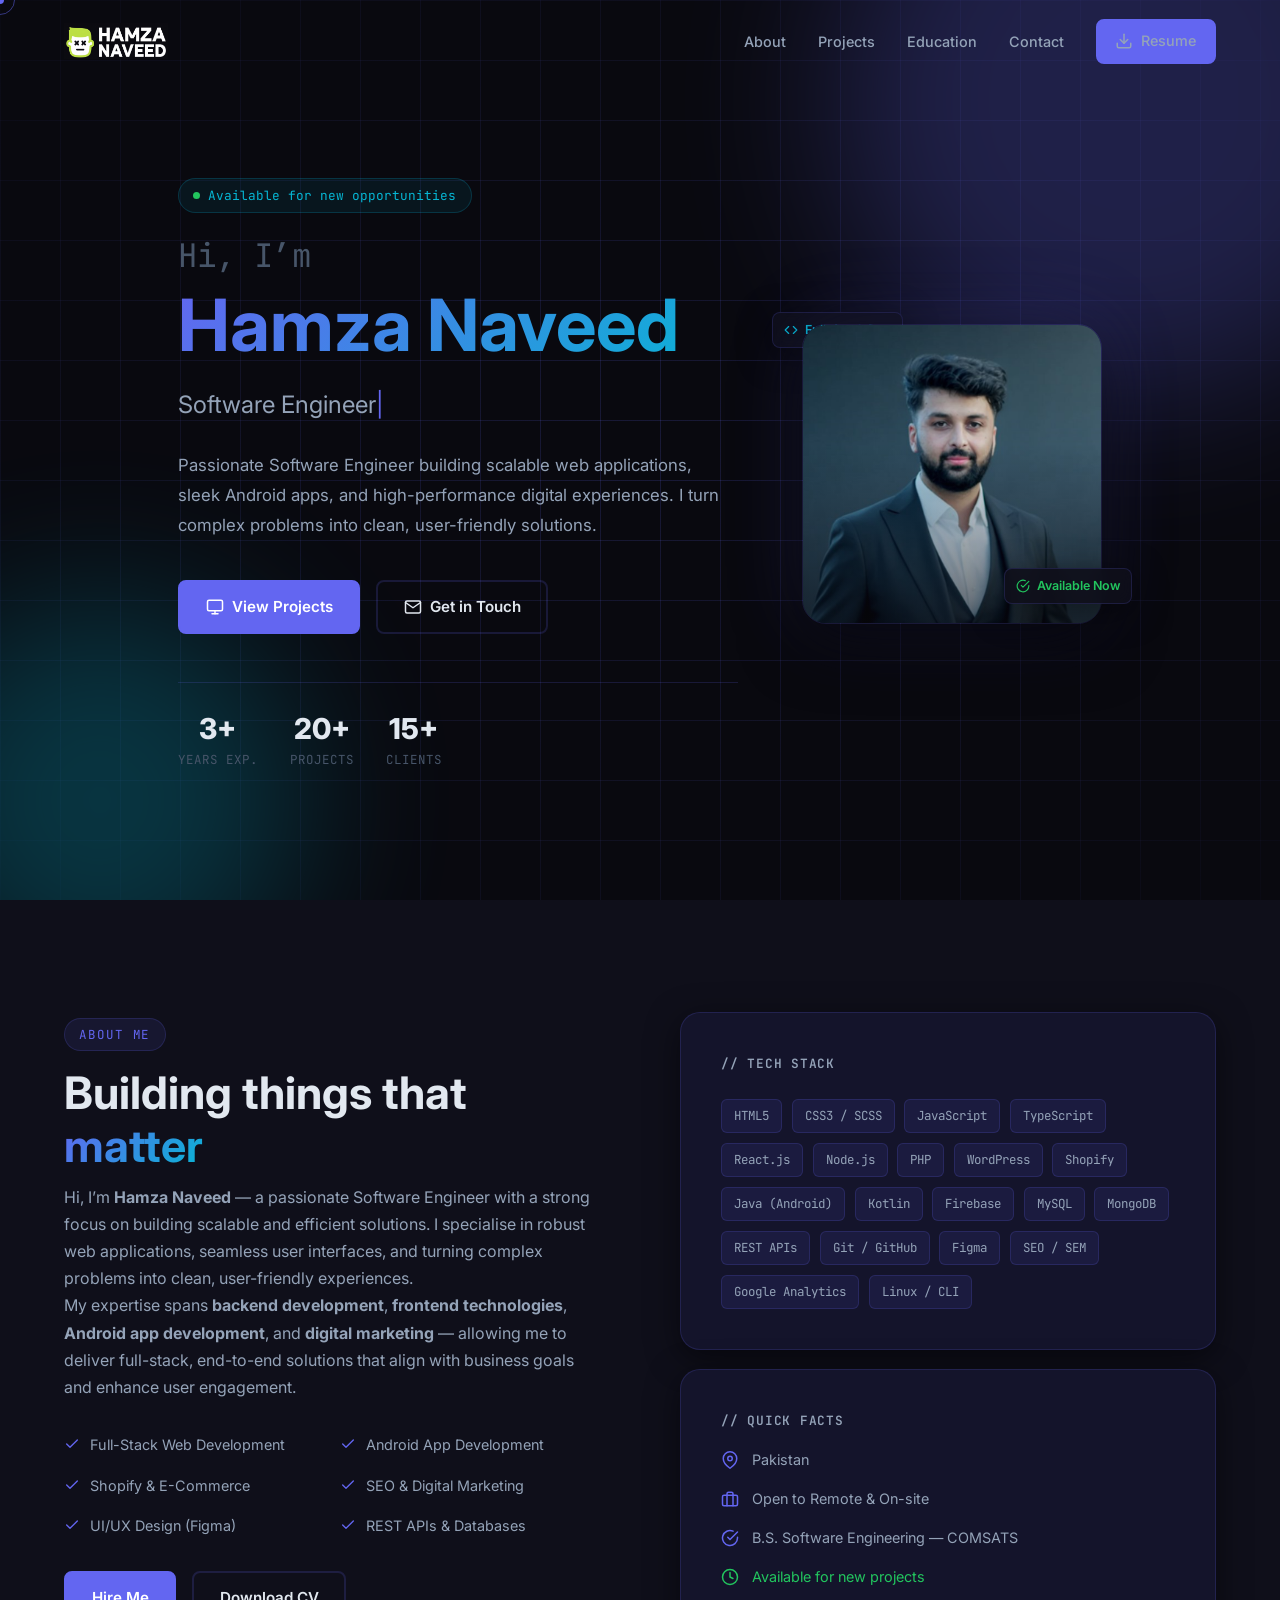
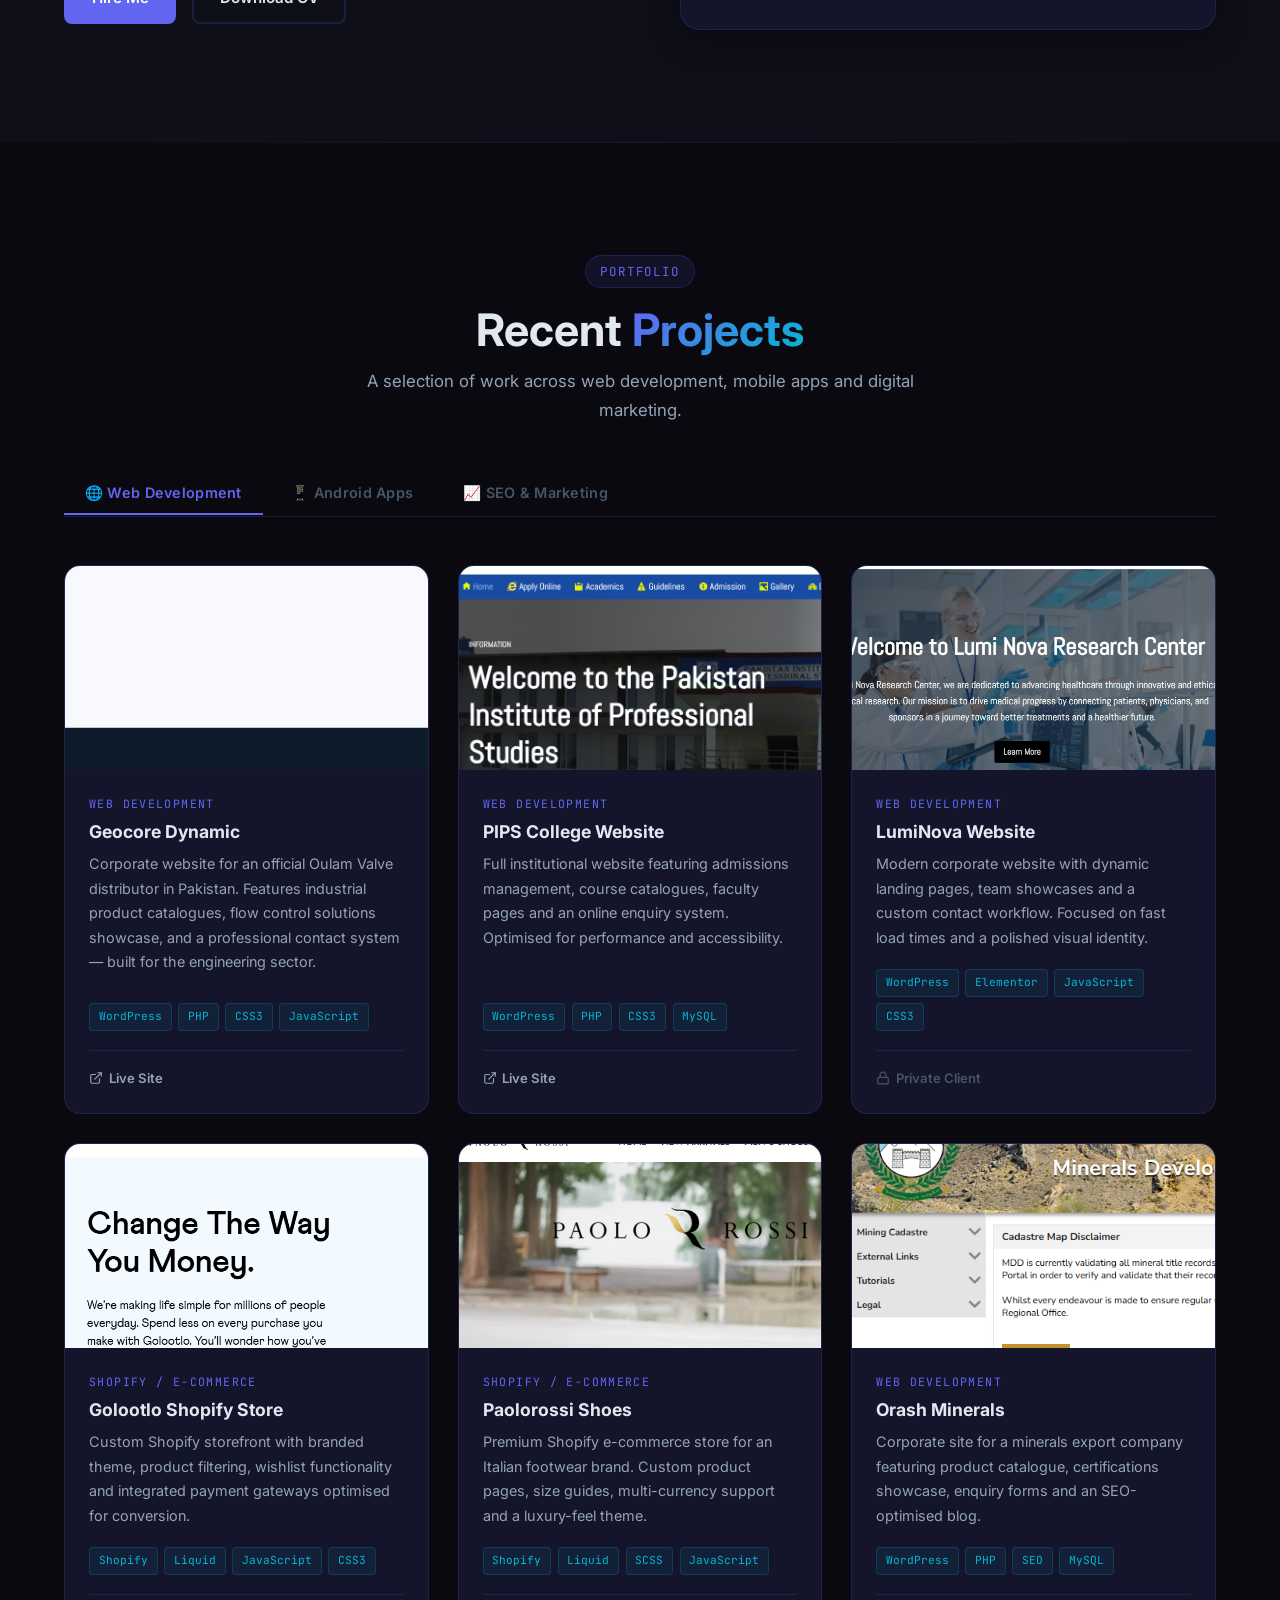
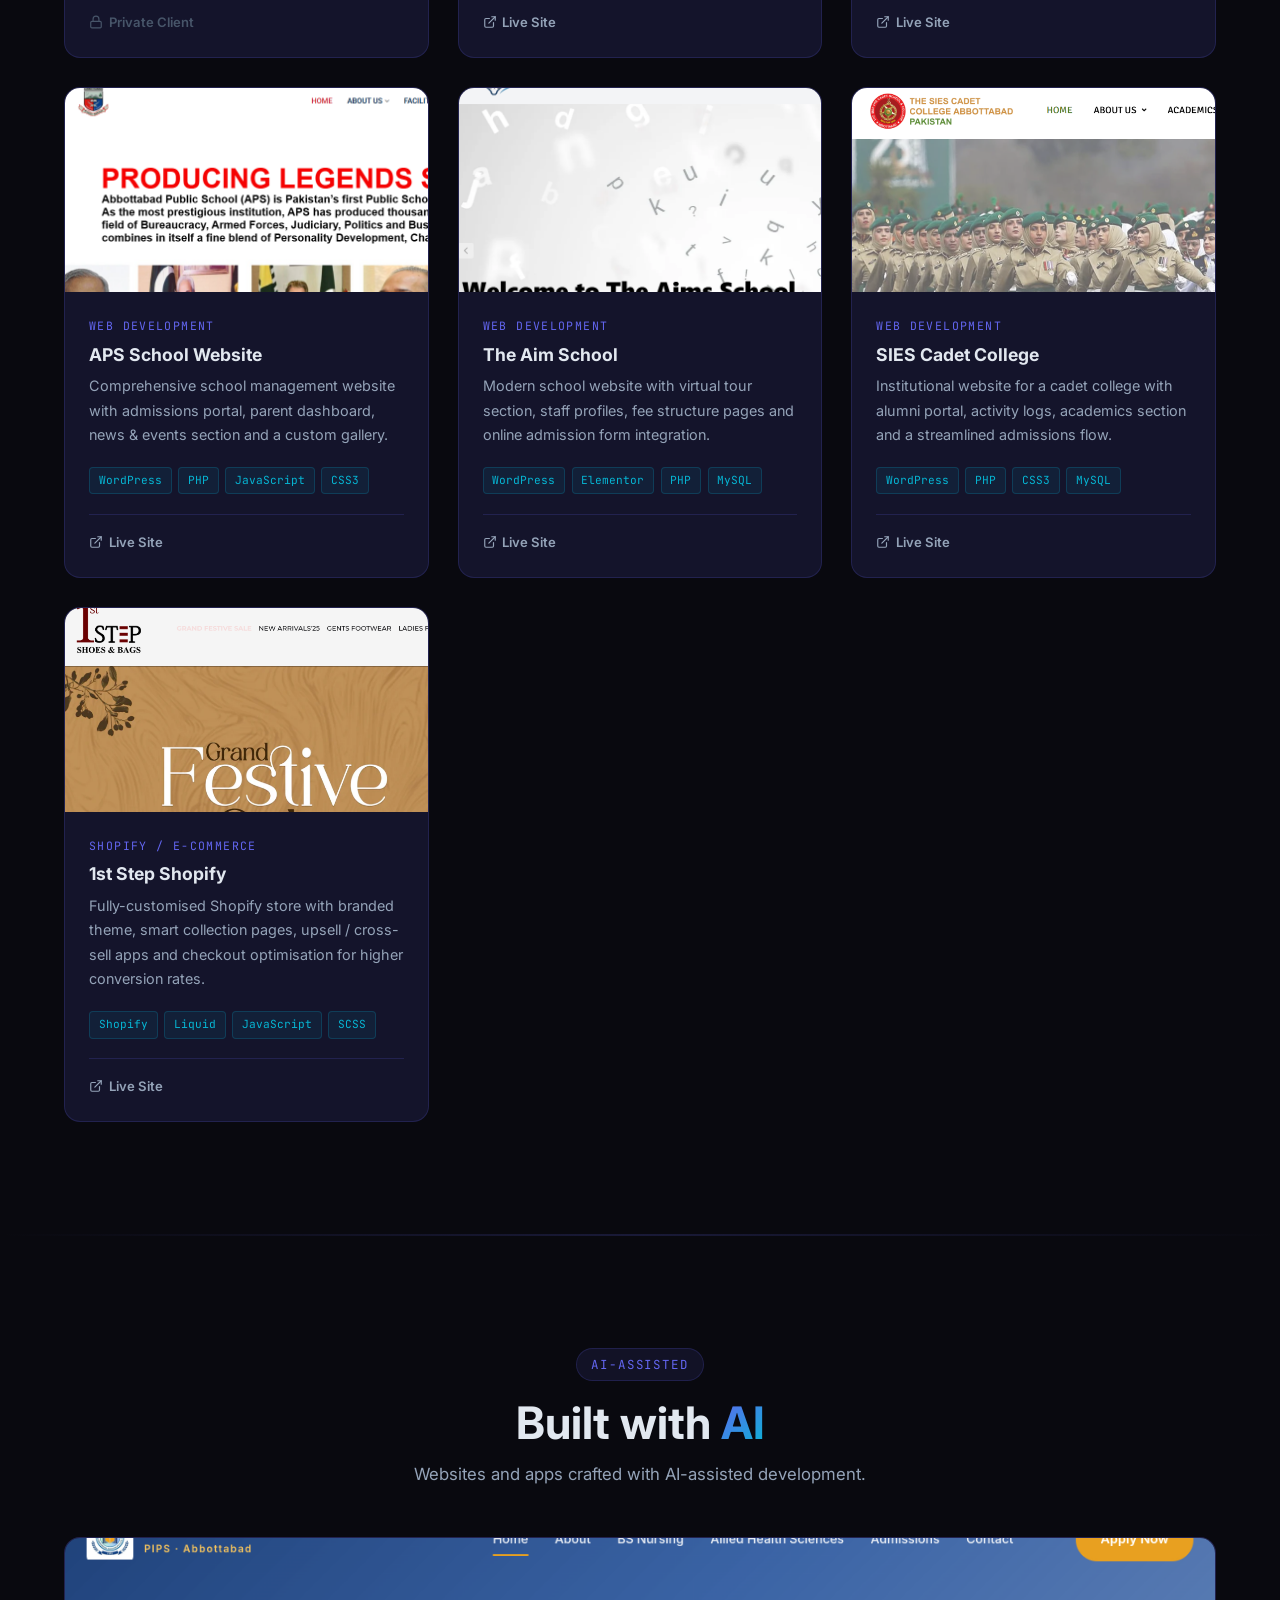
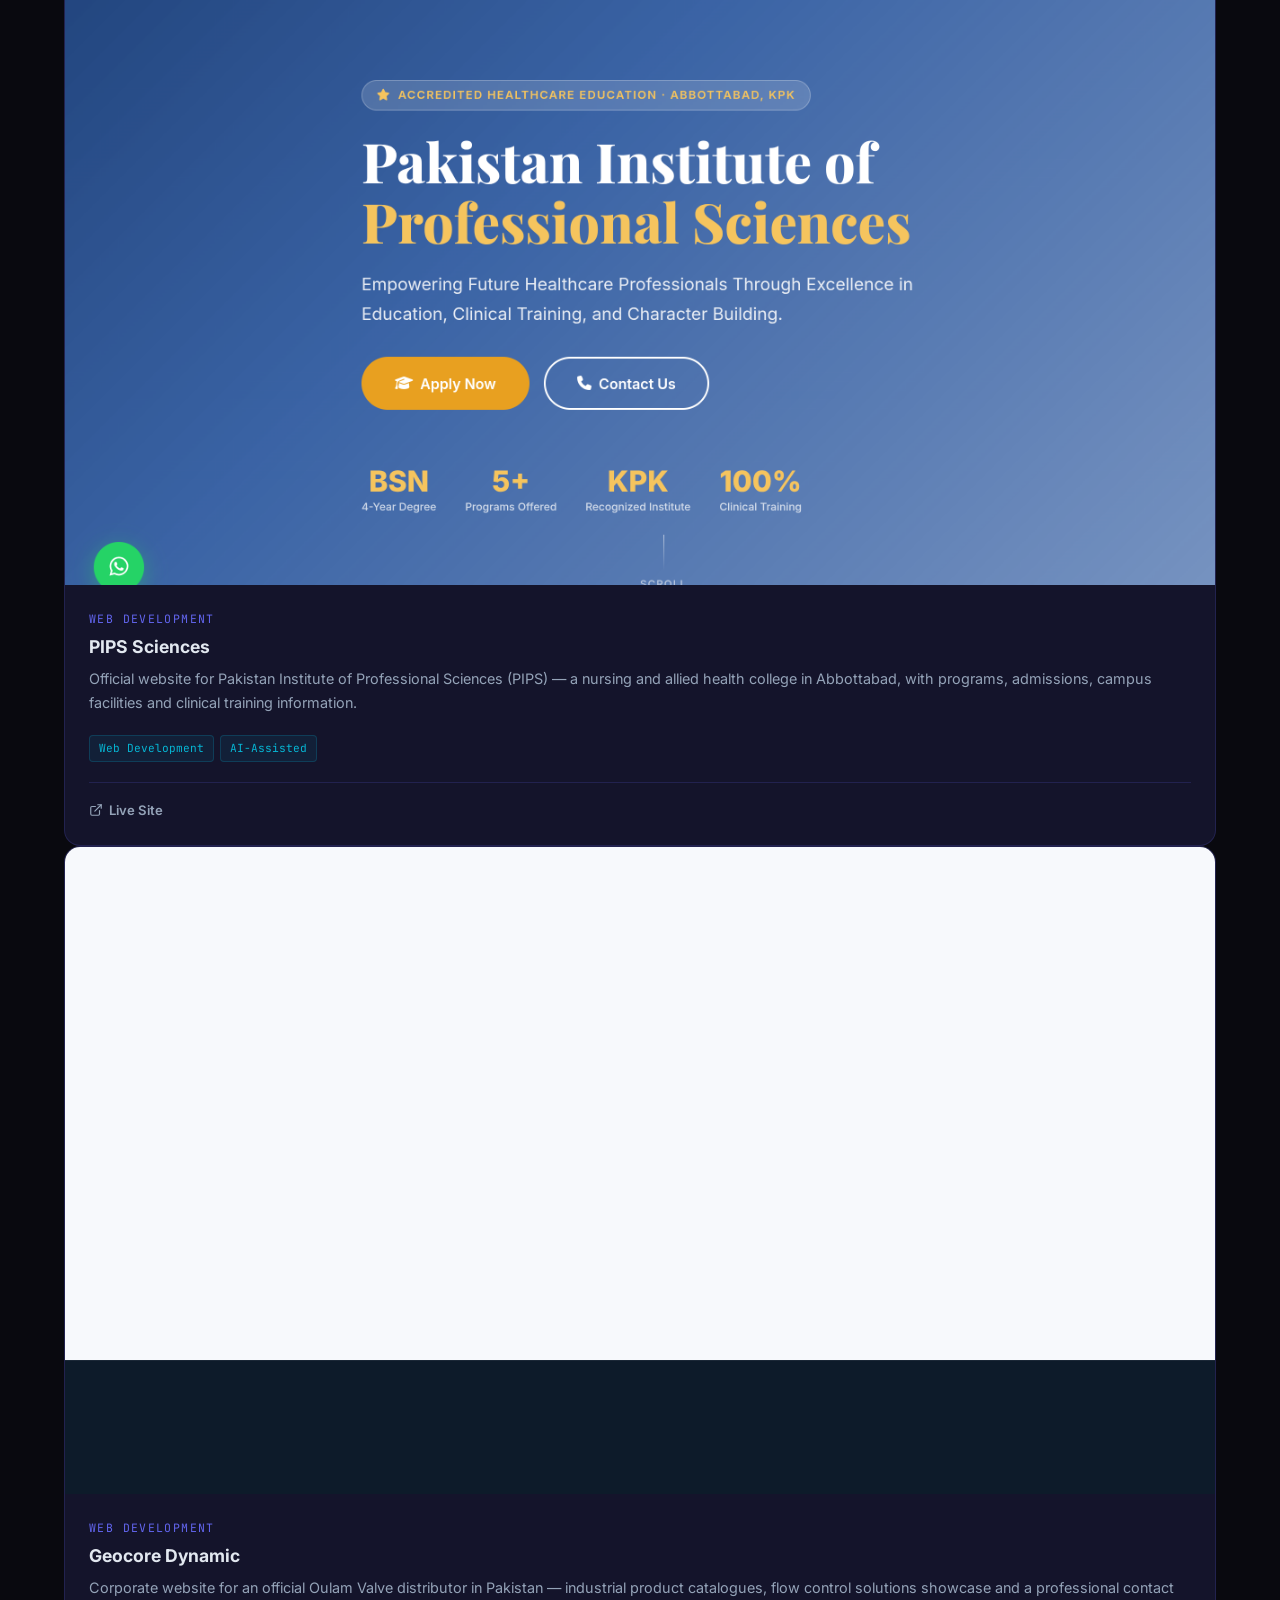
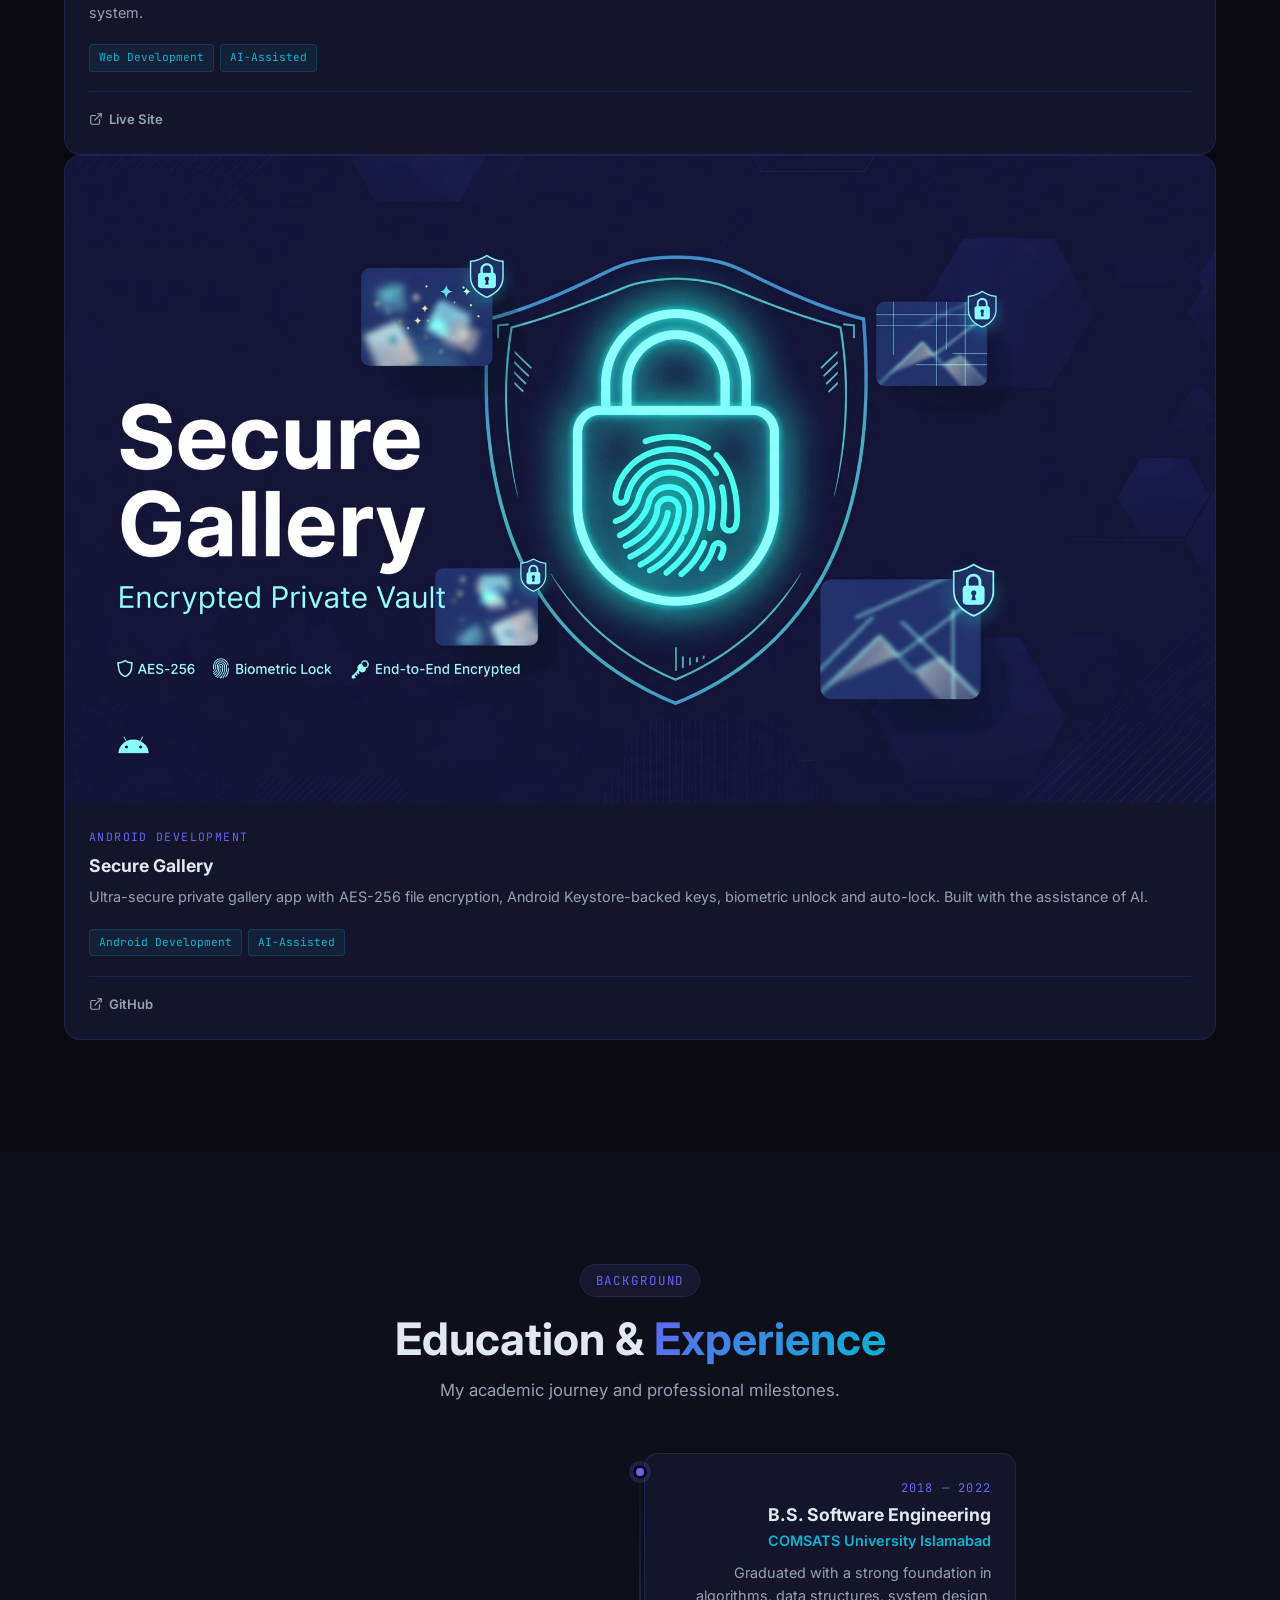
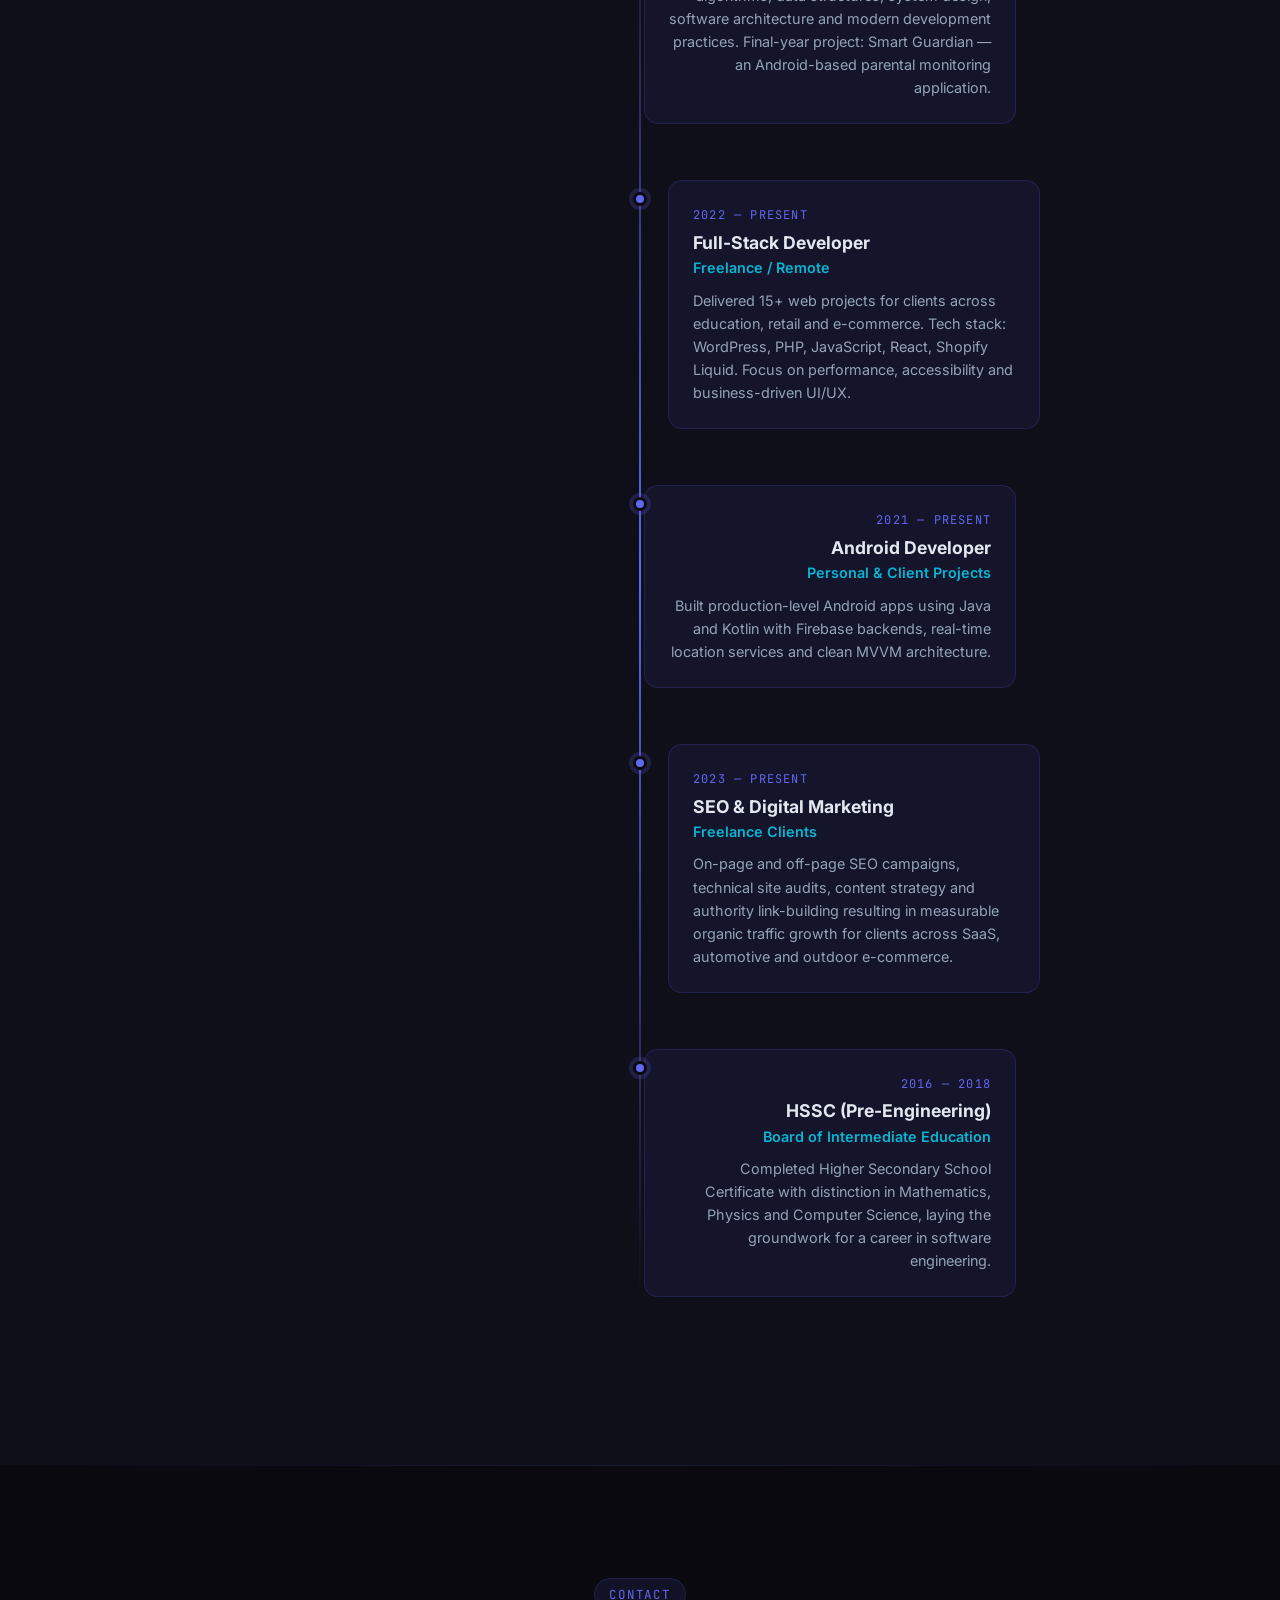
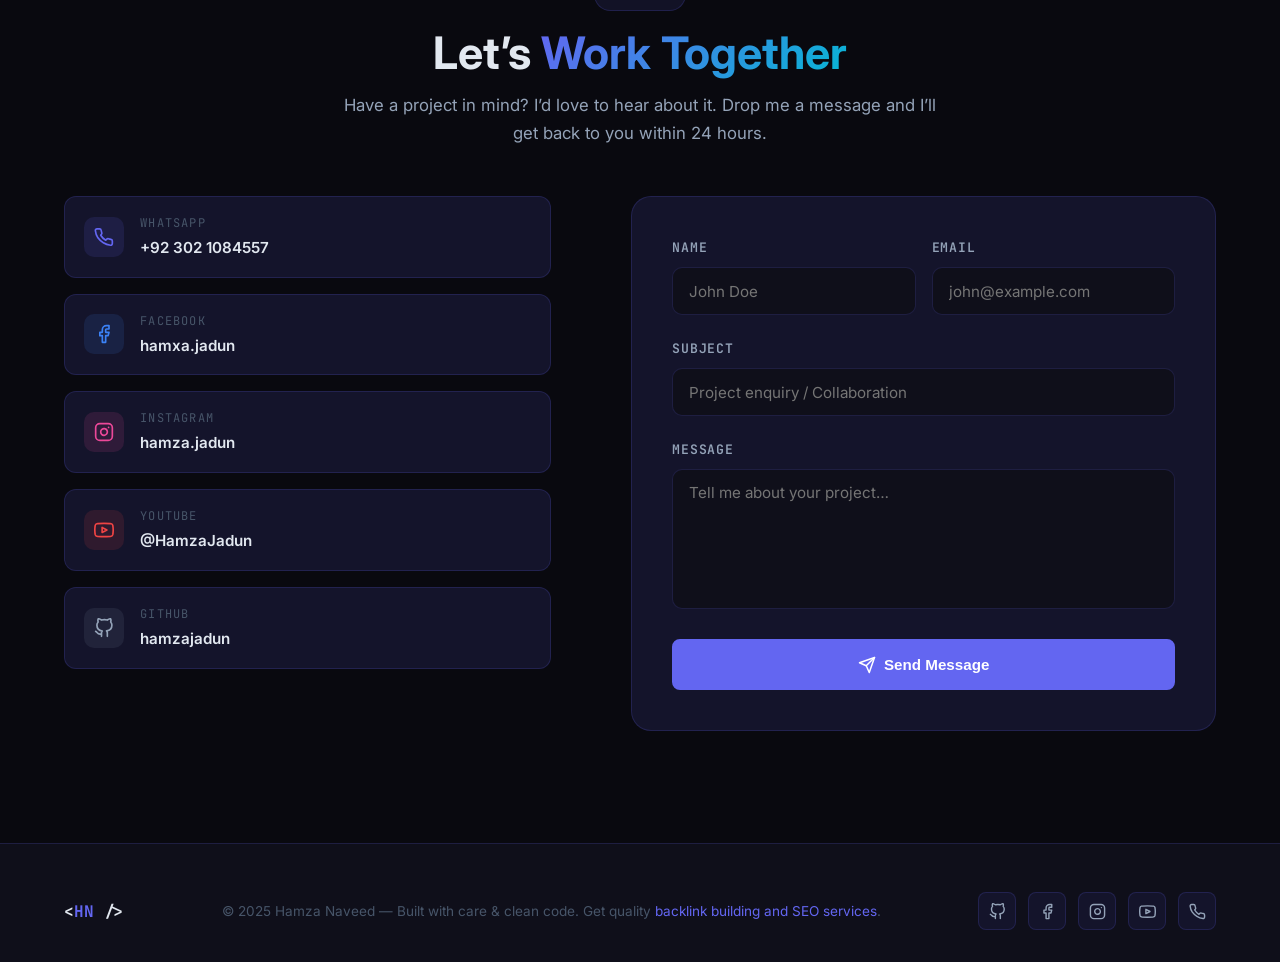
==== commit f9d90b49: "Remove non-AI apps from Built with AI section" ====
--- a/index.html
+++ b/index.html
@@ -144,7 +144,7 @@
 
         
 
-        <article class="project-card reveal"><div class="project-img"><img src="index_files/image-21.png" alt="Shildar" loading="lazy"/></div><div class="project-body"><p class="project-category">UI/UX Design &middot; Android</p><h3 class="project-title">Shildar</h3><p class="project-desc">End-to-end UI/UX design for a social commerce Android app. Complete design system, user flows, interactive prototype and developer-ready Figma specs.</p><div class="project-stack"><span class="stack-tag">Figma</span><span class="stack-tag">Android Design</span><span class="stack-tag">Prototyping</span><span class="stack-tag">Design System</span></div><div class="project-links"><a href="https://www.figma.com/design/Wtc4MseSM3NjP38mK5Pdmc/Shildar?node-id=446-9136" target="_blank" rel="noopener noreferrer" class="project-link"><svg xmlns="http://www.w3.org/2000/svg" viewBox="0 0 24 24" fill="none" stroke="currentColor" stroke-width="2" stroke-linecap="round" stroke-linejoin="round" aria-hidden="true"><path d="M18 13v6a2 2 0 0 1-2 2H5a2 2 0 0 1-2-2V8a2 2 0 0 1 2-2h6"/><polyline points="15 3 21 3 21 9"/><line x1="10" y1="14" x2="21" y2="3"/></svg>View in Figma</a></div></div></article> 
+        <article class="project-card reveal"><div class="project-img"><img src="index_files/image-20.png" alt="Smart Guardian" loading="lazy"/></div><div class="project-body"><p class="project-category">Android Development</p><h3 class="project-title">Smart Guardian</h3><p class="project-desc">Intelligent parental monitoring app with real-time GPS tracking, screen-time controls, app blocking and instant alert notifications to keep children safe online and offline.</p><div class="project-stack"><span class="stack-tag">Java</span><span class="stack-tag">Android SDK</span><span class="stack-tag">Firebase</span><span class="stack-tag">Google Maps API</span></div><div class="project-links"><a href="https://www.youtube.com/watch?v=SGFXqEn-GNQ&amp;t=16s" target="_blank" rel="noopener noreferrer" class="project-link"><svg xmlns="http://www.w3.org/2000/svg" viewBox="0 0 24 24" fill="none" stroke="currentColor" stroke-width="2" stroke-linecap="round" stroke-linejoin="round" aria-hidden="true"><polygon points="5 3 19 12 5 21 5 3"/></svg>Demo Video</a></div></div></article> <article class="project-card reveal"><div class="project-img"><img src="index_files/image-19.png" alt="Parental Controller" loading="lazy"/></div><div class="project-body"><p class="project-category">Android Development</p><h3 class="project-title">Parental Controller</h3><p class="project-desc">Advanced parental control app with granular app permissions, usage analytics, bedtime scheduling and a remote management dashboard for parents.</p><div class="project-stack"><span class="stack-tag">Java</span><span class="stack-tag">Android SDK</span><span class="stack-tag">Firebase</span><span class="stack-tag">SQLite</span></div><div class="project-links"><a href="https://www.youtube.com/watch?v=4vDjTzWprhc" target="_blank" rel="noopener noreferrer" class="project-link"><svg xmlns="http://www.w3.org/2000/svg" viewBox="0 0 24 24" fill="none" stroke="currentColor" stroke-width="2" stroke-linecap="round" stroke-linejoin="round" aria-hidden="true"><polygon points="5 3 19 12 5 21 5 3"/></svg>Demo Video</a></div></div></article> <article class="project-card reveal"><div class="project-img"><img src="assets/shildar-app.png" alt="Shildar App" loading="lazy"/></div><div class="project-body"><p class="project-category">Android Development</p><h3 class="project-title">Shildar App</h3><p class="project-desc">Child-safe browsing app that protects children from illegal and harmful web browsing by filtering and blocking inappropriate websites.</p><div class="project-stack"><span class="stack-tag">Android Development</span></div><div class="project-links"><a href="https://github.com/hamzajadun" target="_blank" rel="noopener noreferrer" class="project-link"><svg xmlns="http://www.w3.org/2000/svg" viewBox="0 0 24 24" fill="none" stroke="currentColor" stroke-width="2" stroke-linecap="round" stroke-linejoin="round" aria-hidden="true"><path d="M18 13v6a2 2 0 0 1-2 2H5a2 2 0 0 1-2-2V8a2 2 0 0 1 2-2h6"/><polyline points="15 3 21 3 21 9"/><line x1="10" y1="14" x2="21" y2="3"/></svg>GitHub</a></div></div></article> <article class="project-card reveal"><div class="project-img"><img src="index_files/image-21.png" alt="Shildar" loading="lazy"/></div><div class="project-body"><p class="project-category">UI/UX Design &middot; Android</p><h3 class="project-title">Shildar</h3><p class="project-desc">End-to-end UI/UX design for a social commerce Android app. Complete design system, user flows, interactive prototype and developer-ready Figma specs.</p><div class="project-stack"><span class="stack-tag">Figma</span><span class="stack-tag">Android Design</span><span class="stack-tag">Prototyping</span><span class="stack-tag">Design System</span></div><div class="project-links"><a href="https://www.figma.com/design/Wtc4MseSM3NjP38mK5Pdmc/Shildar?node-id=446-9136" target="_blank" rel="noopener noreferrer" class="project-link"><svg xmlns="http://www.w3.org/2000/svg" viewBox="0 0 24 24" fill="none" stroke="currentColor" stroke-width="2" stroke-linecap="round" stroke-linejoin="round" aria-hidden="true"><path d="M18 13v6a2 2 0 0 1-2 2H5a2 2 0 0 1-2-2V8a2 2 0 0 1 2-2h6"/><polyline points="15 3 21 3 21 9"/><line x1="10" y1="14" x2="21" y2="3"/></svg>View in Figma</a></div></div></article> 
       </div>
 
       <div class="tab-panel projects-grid" id="tab-seo" role="tabpanel">        <article class="project-card reveal"><div class="project-img"><img src="assets/rendermyjewelry.png" alt="RenderMyJewelry" loading="lazy"/></div><div class="project-body"><p class="project-category">Digital Marketing / SEO</p><h3 class="project-title">RenderMyJewelry</h3><p class="project-desc">Digital marketing and SEO support for a 3D jewelry rendering platform, helping designers and brands showcase photorealistic product experiences.</p><div class="project-stack"><span class="stack-tag">Technical SEO</span><span class="stack-tag">Content Marketing</span><span class="stack-tag">Google Analytics</span><span class="stack-tag">Meta Pixel</span></div><div class="project-links"><a href="https://rendermyjewelry.com/" target="_blank" rel="noopener noreferrer" class="project-link"><svg xmlns="http://www.w3.org/2000/svg" viewBox="0 0 24 24" fill="none" stroke="currentColor" stroke-width="2" stroke-linecap="round" stroke-linejoin="round" aria-hidden="true"><path d="M18 13v6a2 2 0 0 1-2 2H5a2 2 0 0 1 2-2V8a2 2 0 0 1 2-2h6"/><polyline points="15 3 21 3 21 9"/><line x1="10" y1="14" x2="21" y2="3"/></svg>Visit Site</a></div></div></article>
@@ -160,7 +160,7 @@
 
   <div class="divider"></div>
 
-  <div class="divider"></div>    <section id="built-with-ai" class="section">     <div class="container">       <div class="text-center reveal">         <span class="section-tag">AI-Assisted</span>         <h2 class="section-title">Built with <span class="gradient-text">AI</span></h2>         <p class="section-lead">Websites crafted with AI-assisted development.</p>       </div>       <div class="projects-grid reveal">         <article class="project-card reveal"><div class="project-img"><img src="assets/pipssciences.png" alt="PIPS Sciences" loading="lazy"/></div><div class="project-body"><p class="project-category">Web Development</p><h3 class="project-title">PIPS Sciences</h3><p class="project-desc">Official website for Pakistan Institute of Professional Sciences (PIPS) — a nursing and allied health college in Abbottabad, with programs, admissions, campus facilities and clinical training information.</p><div class="project-stack"><span class="stack-tag">Web Development</span><span class="stack-tag">AI-Assisted</span></div><div class="project-links"><a href="https://pipssciences.com" target="_blank" rel="noopener noreferrer" class="project-link"><svg xmlns="http://www.w3.org/2000/svg" viewBox="0 0 24 24" fill="none" stroke="currentColor" stroke-width="2" stroke-linecap="round" stroke-linejoin="round" aria-hidden="true"><path d="M18 13v6a2 2 0 0 1-2 2H5a2 2 0 0 1-2-2V8a2 2 0 0 1 2-2h6"/><polyline points="15 3 21 3 21 9"/><line x1="10" y1="14" x2="21" y2="3"/></svg>Live Site</a></div></div></article>          <article class="project-card reveal"><div class="project-img"><img src="assets/geocoredynamic.png" alt="Geocore Dynamic" loading="lazy"/></div><div class="project-body"><p class="project-category">Web Development</p><h3 class="project-title">Geocore Dynamic</h3><p class="project-desc">Corporate website for an official Oulam Valve distributor in Pakistan — industrial product catalogues, flow control solutions showcase and a professional contact system.</p><div class="project-stack"><span class="stack-tag">Web Development</span><span class="stack-tag">AI-Assisted</span></div><div class="project-links"><a href="https://geocoredynamic.com" target="_blank" rel="noopener noreferrer" class="project-link"><svg xmlns="http://www.w3.org/2000/svg" viewBox="0 0 24 24" fill="none" stroke="currentColor" stroke-width="2" stroke-linecap="round" stroke-linejoin="round" aria-hidden="true"><path d="M18 13v6a2 2 0 0 1-2 2H5a2 2 0 0 1-2-2V8a2 2 0 0 1 2-2h6"/><polyline points="15 3 21 3 21 9"/><line x1="10" y1="14" x2="21" y2="3"/></svg>Live Site</a></div></div></article> <article class="project-card reveal"><div class="project-img"><img src="index_files/image-20.png" alt="Smart Guardian" loading="lazy"/></div><div class="project-body"><p class="project-category">Android Development</p><h3 class="project-title">Smart Guardian</h3><p class="project-desc">Intelligent parental monitoring app with real-time GPS tracking, screen-time controls, app blocking and instant alert notifications to keep children safe online and offline. Built with the assistance of AI.</p><div class="project-stack"><span class="stack-tag">Java</span><span class="stack-tag">Android SDK</span><span class="stack-tag">Firebase</span><span class="stack-tag">Google Maps API</span><span class="stack-tag">AI-Assisted</span></div><div class="project-links"><a href="https://www.youtube.com/watch?v=SGFXqEn-GNQ&amp;t=16s" target="_blank" rel="noopener noreferrer" class="project-link"><svg xmlns="http://www.w3.org/2000/svg" viewBox="0 0 24 24" fill="none" stroke="currentColor" stroke-width="2" stroke-linecap="round" stroke-linejoin="round" aria-hidden="true"><polygon points="5 3 19 12 5 21 5 3"/></svg>Demo Video</a></div></div></article> <article class="project-card reveal"><div class="project-img"><img src="index_files/image-19.png" alt="Parental Controller" loading="lazy"/></div><div class="project-body"><p class="project-category">Android Development</p><h3 class="project-title">Parental Controller</h3><p class="project-desc">Advanced parental control app with granular app permissions, usage analytics, bedtime scheduling and a remote management dashboard for parents. Built with the assistance of AI.</p><div class="project-stack"><span class="stack-tag">Java</span><span class="stack-tag">Android SDK</span><span class="stack-tag">Firebase</span><span class="stack-tag">SQLite</span><span class="stack-tag">AI-Assisted</span></div><div class="project-links"><a href="https://www.youtube.com/watch?v=4vDjTzWprhc" target="_blank" rel="noopener noreferrer" class="project-link"><svg xmlns="http://www.w3.org/2000/svg" viewBox="0 0 24 24" fill="none" stroke="currentColor" stroke-width="2" stroke-linecap="round" stroke-linejoin="round" aria-hidden="true"><polygon points="5 3 19 12 5 21 5 3"/></svg>Demo Video</a></div></div></article> <article class="project-card reveal"><div class="project-img"><img src="assets/shildar-app.png" alt="Shildar App" loading="lazy"/></div><div class="project-body"><p class="project-category">Android Development</p><h3 class="project-title">Shildar App</h3><p class="project-desc">Child-safe browsing app that protects children from illegal and harmful web browsing by filtering and blocking inappropriate websites. Built with the assistance of AI.</p><div class="project-stack"><span class="stack-tag">Android Development</span><span class="stack-tag">AI-Assisted</span></div><div class="project-links"><a href="https://github.com/hamzajadun" target="_blank" rel="noopener noreferrer" class="project-link"><svg xmlns="http://www.w3.org/2000/svg" viewBox="0 0 24 24" fill="none" stroke="currentColor" stroke-width="2" stroke-linecap="round" stroke-linejoin="round" aria-hidden="true"><path d="M18 13v6a2 2 0 0 1-2 2H5a2 2 0 0 1-2-2V8a2 2 0 0 1 2-2h6"/><polyline points="15 3 21 3 21 9"/><line x1="10" y1="14" x2="21" y2="3"/></svg>GitHub</a></div></div></article> <article class="project-card reveal"><div class="project-img"><img src="assets/secure-gallery.png" alt="Secure Gallery" loading="lazy"/></div><div class="project-body"><p class="project-category">Android Development</p><h3 class="project-title">Secure Gallery</h3><p class="project-desc">Ultra-secure private gallery app with AES-256 file encryption, Android Keystore-backed keys, biometric unlock and auto-lock. Built with the assistance of AI.</p><div class="project-stack"><span class="stack-tag">Android Development</span><span class="stack-tag">AI-Assisted</span></div><div class="project-links"><a href="https://github.com/hamzajadun/SecureGallery" target="_blank" rel="noopener noreferrer" class="project-link"><svg xmlns="http://www.w3.org/2000/svg" viewBox="0 0 24 24" fill="none" stroke="currentColor" stroke-width="2" stroke-linecap="round" stroke-linejoin="round" aria-hidden="true"><path d="M18 13v6a2 2 0 0 1-2 2H5a2 2 0 0 1-2-2V8a2 2 0 0 1 2-2h6"/><polyline points="15 3 21 3 21 9"/><line x1="10" y1="14" x2="21" y2="3"/></svg>GitHub</a></div></div></article>       </div>     </div>   </section>    <section id="education" class="section">
+  <div class="divider"></div>    <section id="built-with-ai" class="section">     <div class="container">       <div class="text-center reveal">         <span class="section-tag">AI-Assisted</span>         <h2 class="section-title">Built with <span class="gradient-text">AI</span></h2>         <p class="section-lead">Websites and apps crafted with AI-assisted development.</p>       </div>       <div class="projects-grid reveal">         <article class="project-card reveal"><div class="project-img"><img src="assets/pipssciences.png" alt="PIPS Sciences" loading="lazy"/></div><div class="project-body"><p class="project-category">Web Development</p><h3 class="project-title">PIPS Sciences</h3><p class="project-desc">Official website for Pakistan Institute of Professional Sciences (PIPS) — a nursing and allied health college in Abbottabad, with programs, admissions, campus facilities and clinical training information.</p><div class="project-stack"><span class="stack-tag">Web Development</span><span class="stack-tag">AI-Assisted</span></div><div class="project-links"><a href="https://pipssciences.com" target="_blank" rel="noopener noreferrer" class="project-link"><svg xmlns="http://www.w3.org/2000/svg" viewBox="0 0 24 24" fill="none" stroke="currentColor" stroke-width="2" stroke-linecap="round" stroke-linejoin="round" aria-hidden="true"><path d="M18 13v6a2 2 0 0 1-2 2H5a2 2 0 0 1-2-2V8a2 2 0 0 1 2-2h6"/><polyline points="15 3 21 3 21 9"/><line x1="10" y1="14" x2="21" y2="3"/></svg>Live Site</a></div></div></article>          <article class="project-card reveal"><div class="project-img"><img src="assets/geocoredynamic.png" alt="Geocore Dynamic" loading="lazy"/></div><div class="project-body"><p class="project-category">Web Development</p><h3 class="project-title">Geocore Dynamic</h3><p class="project-desc">Corporate website for an official Oulam Valve distributor in Pakistan — industrial product catalogues, flow control solutions showcase and a professional contact system.</p><div class="project-stack"><span class="stack-tag">Web Development</span><span class="stack-tag">AI-Assisted</span></div><div class="project-links"><a href="https://geocoredynamic.com" target="_blank" rel="noopener noreferrer" class="project-link"><svg xmlns="http://www.w3.org/2000/svg" viewBox="0 0 24 24" fill="none" stroke="currentColor" stroke-width="2" stroke-linecap="round" stroke-linejoin="round" aria-hidden="true"><path d="M18 13v6a2 2 0 0 1-2 2H5a2 2 0 0 1-2-2V8a2 2 0 0 1 2-2h6"/><polyline points="15 3 21 3 21 9"/><line x1="10" y1="14" x2="21" y2="3"/></svg>Live Site</a></div></div></article> <article class="project-card reveal"><div class="project-img"><img src="assets/secure-gallery.png" alt="Secure Gallery" loading="lazy"/></div><div class="project-body"><p class="project-category">Android Development</p><h3 class="project-title">Secure Gallery</h3><p class="project-desc">Ultra-secure private gallery app with AES-256 file encryption, Android Keystore-backed keys, biometric unlock and auto-lock. Built with the assistance of AI.</p><div class="project-stack"><span class="stack-tag">Android Development</span><span class="stack-tag">AI-Assisted</span></div><div class="project-links"><a href="https://github.com/hamzajadun/SecureGallery" target="_blank" rel="noopener noreferrer" class="project-link"><svg xmlns="http://www.w3.org/2000/svg" viewBox="0 0 24 24" fill="none" stroke="currentColor" stroke-width="2" stroke-linecap="round" stroke-linejoin="round" aria-hidden="true"><path d="M18 13v6a2 2 0 0 1-2 2H5a2 2 0 0 1-2-2V8a2 2 0 0 1 2-2h6"/><polyline points="15 3 21 3 21 9"/><line x1="10" y1="14" x2="21" y2="3"/></svg>GitHub</a></div></div></article>       </div>     </div>   </section>    <section id="education" class="section">
     <div class="container">
       <div class="text-center reveal">
         <span class="section-tag">Background</span>
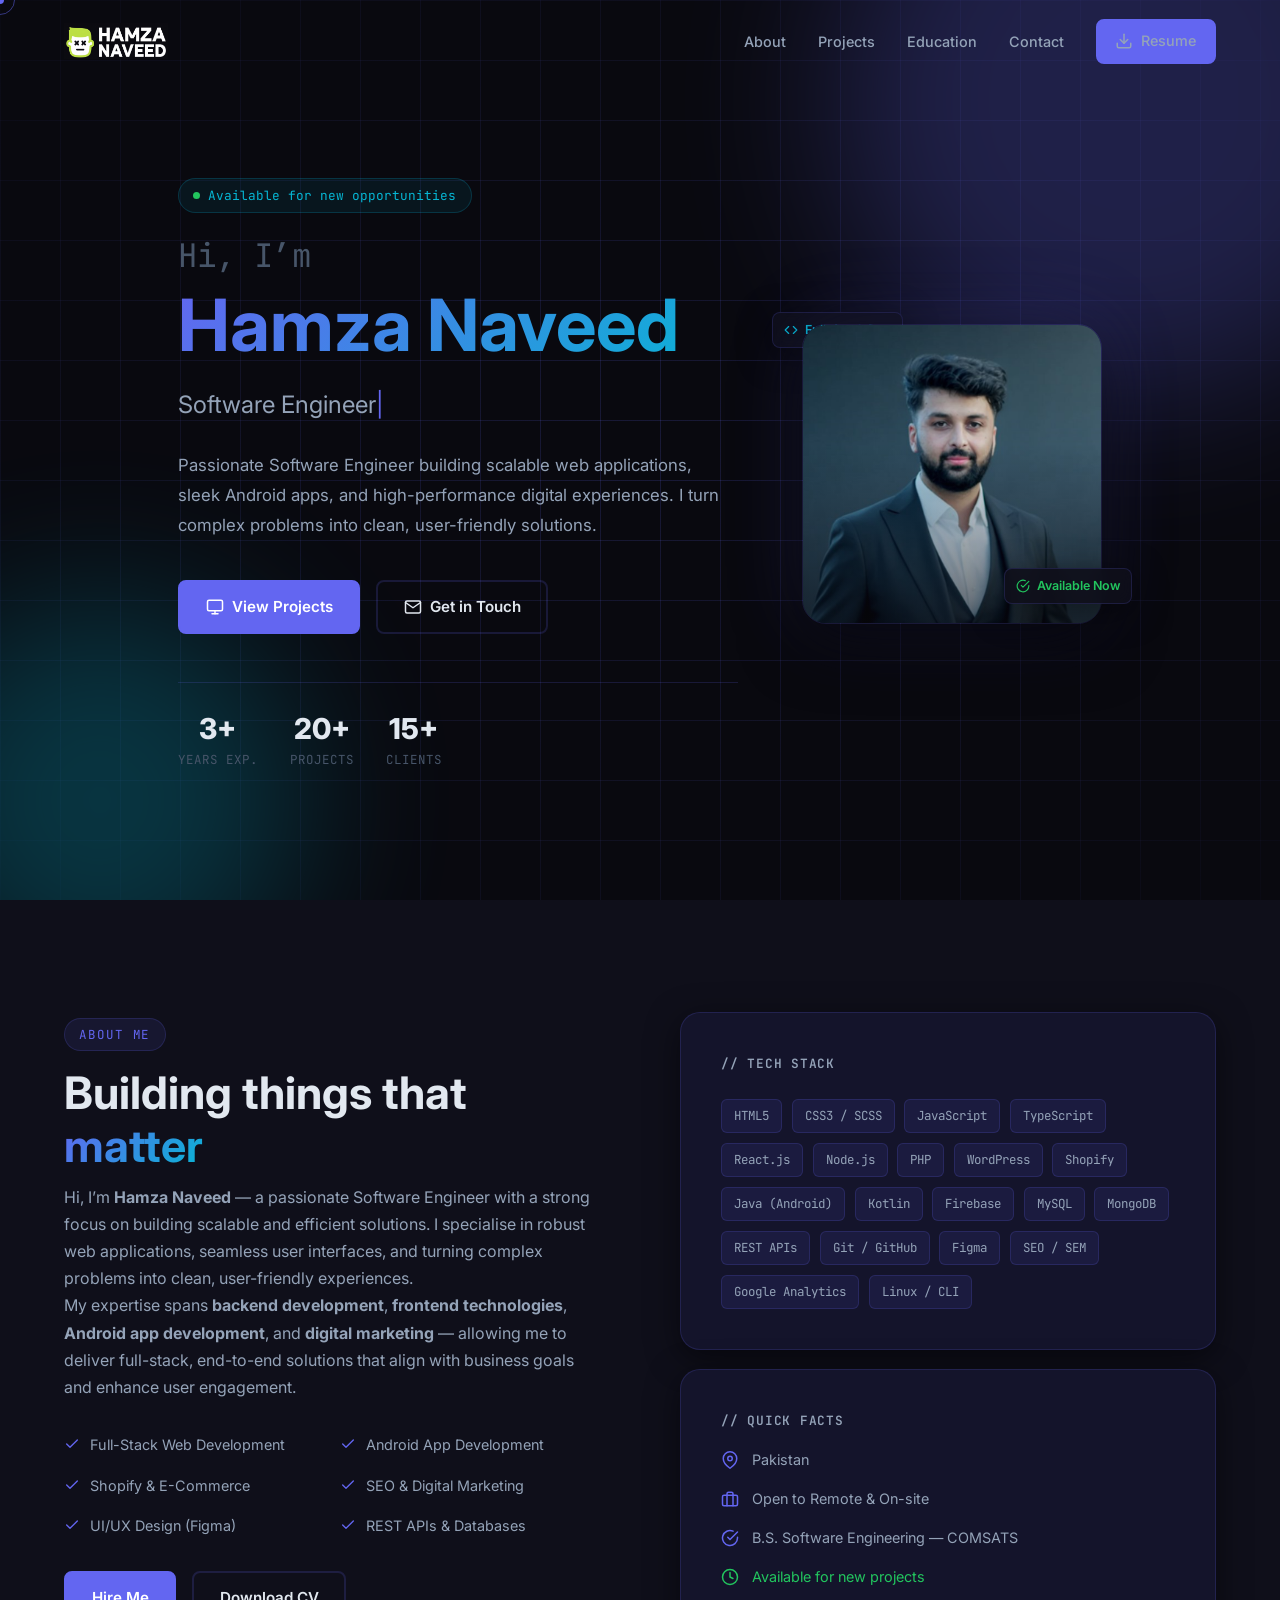
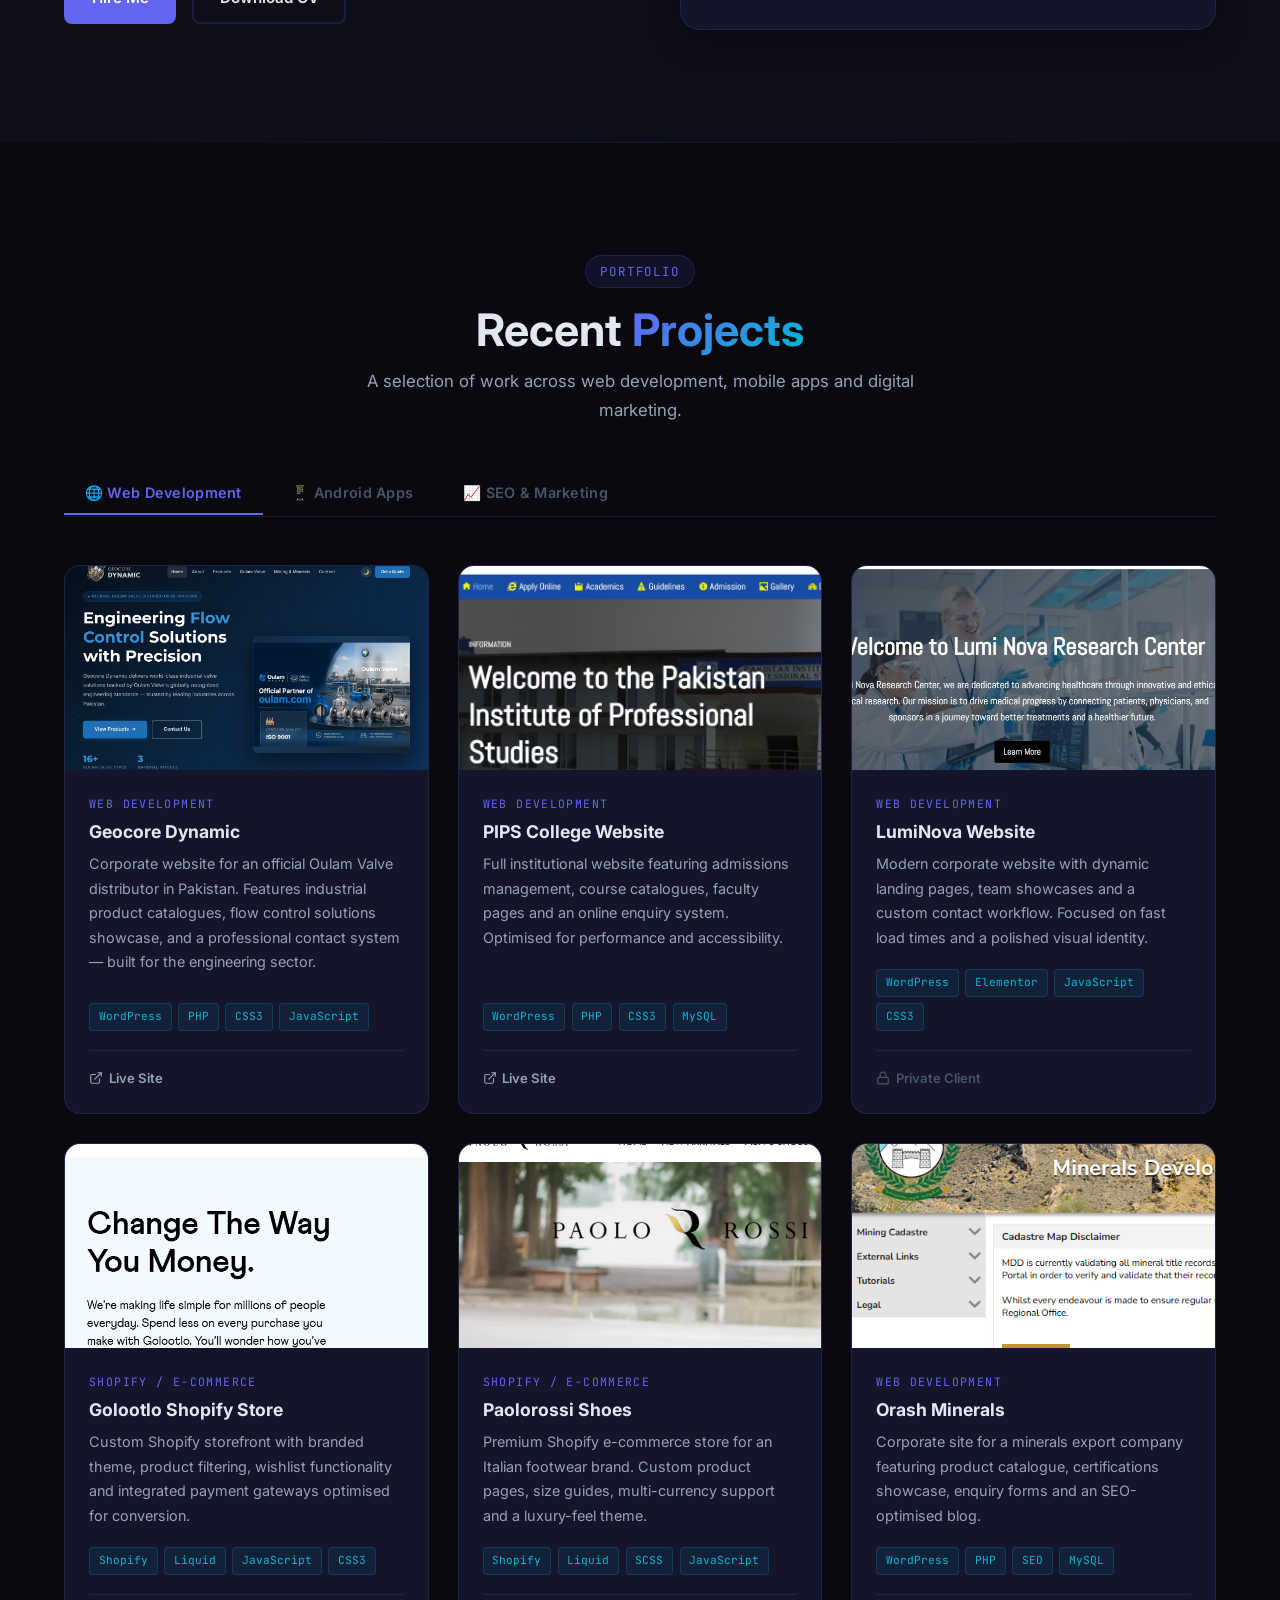
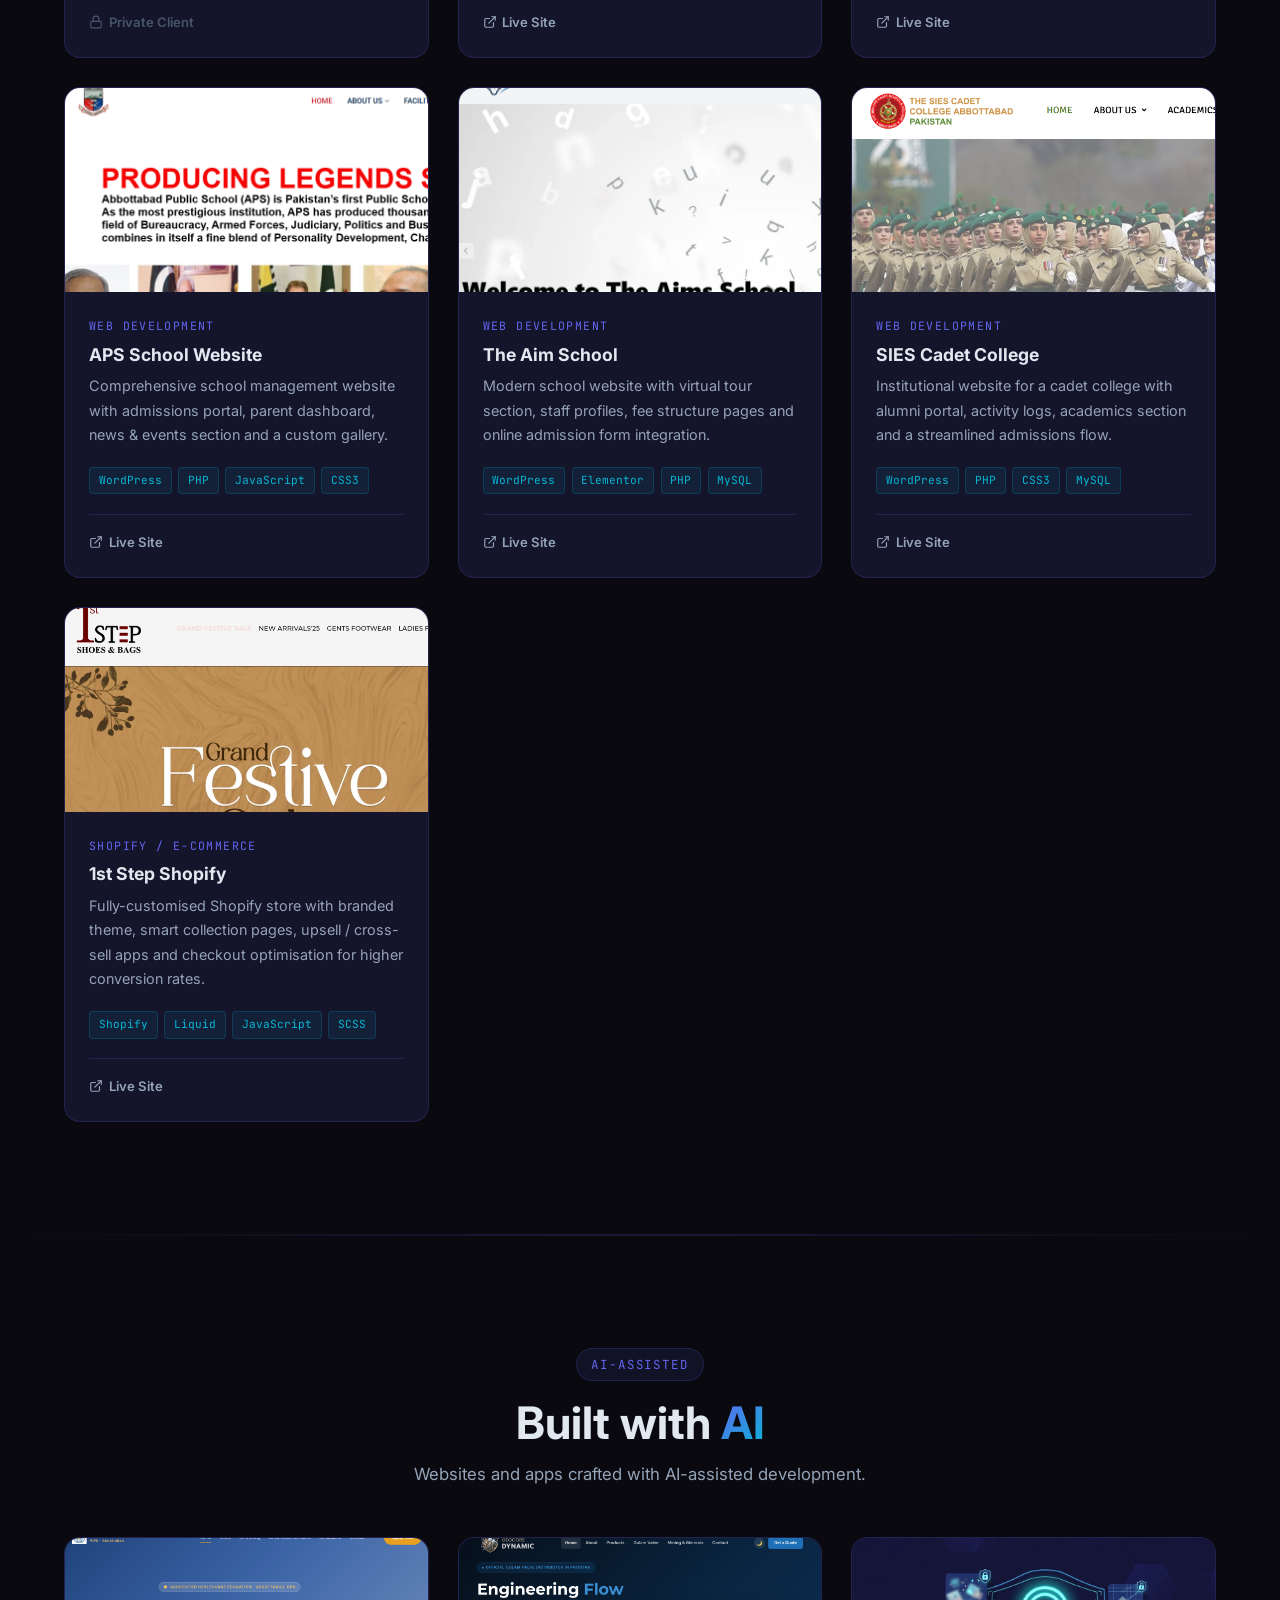
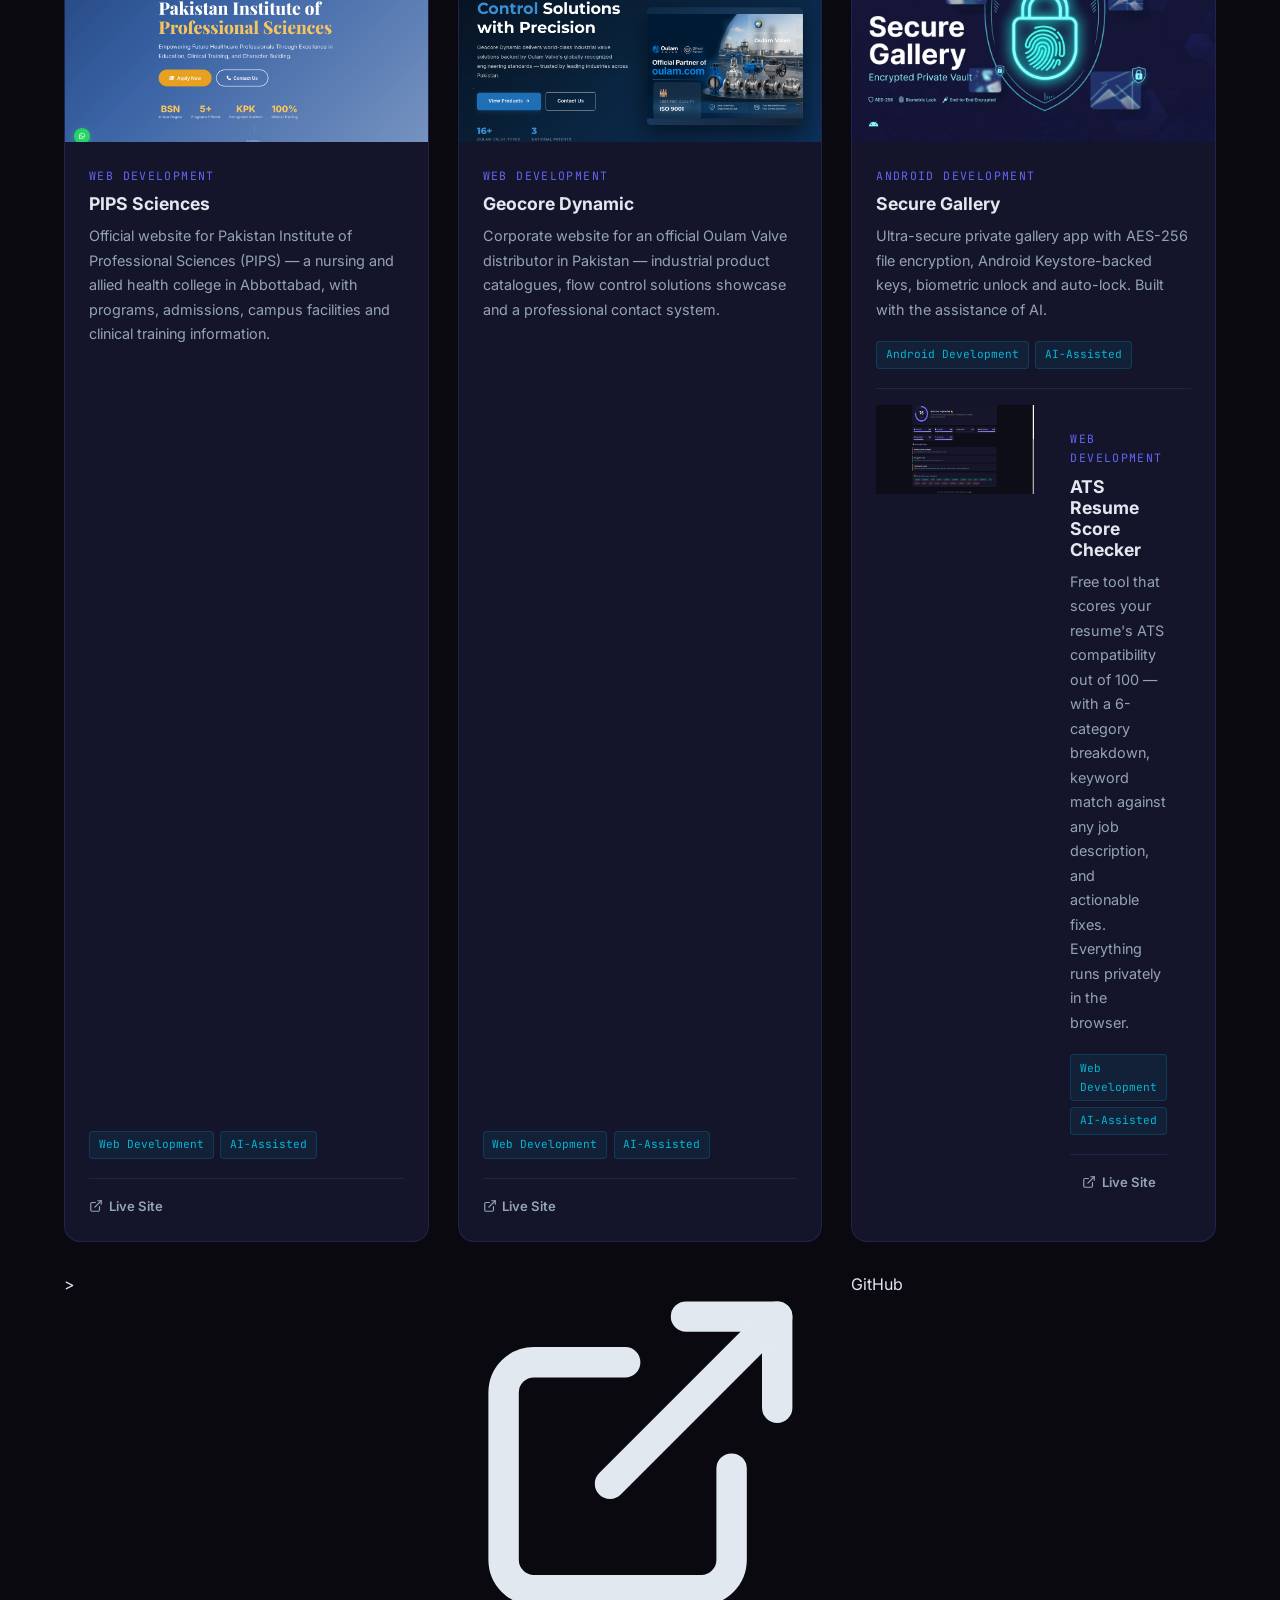
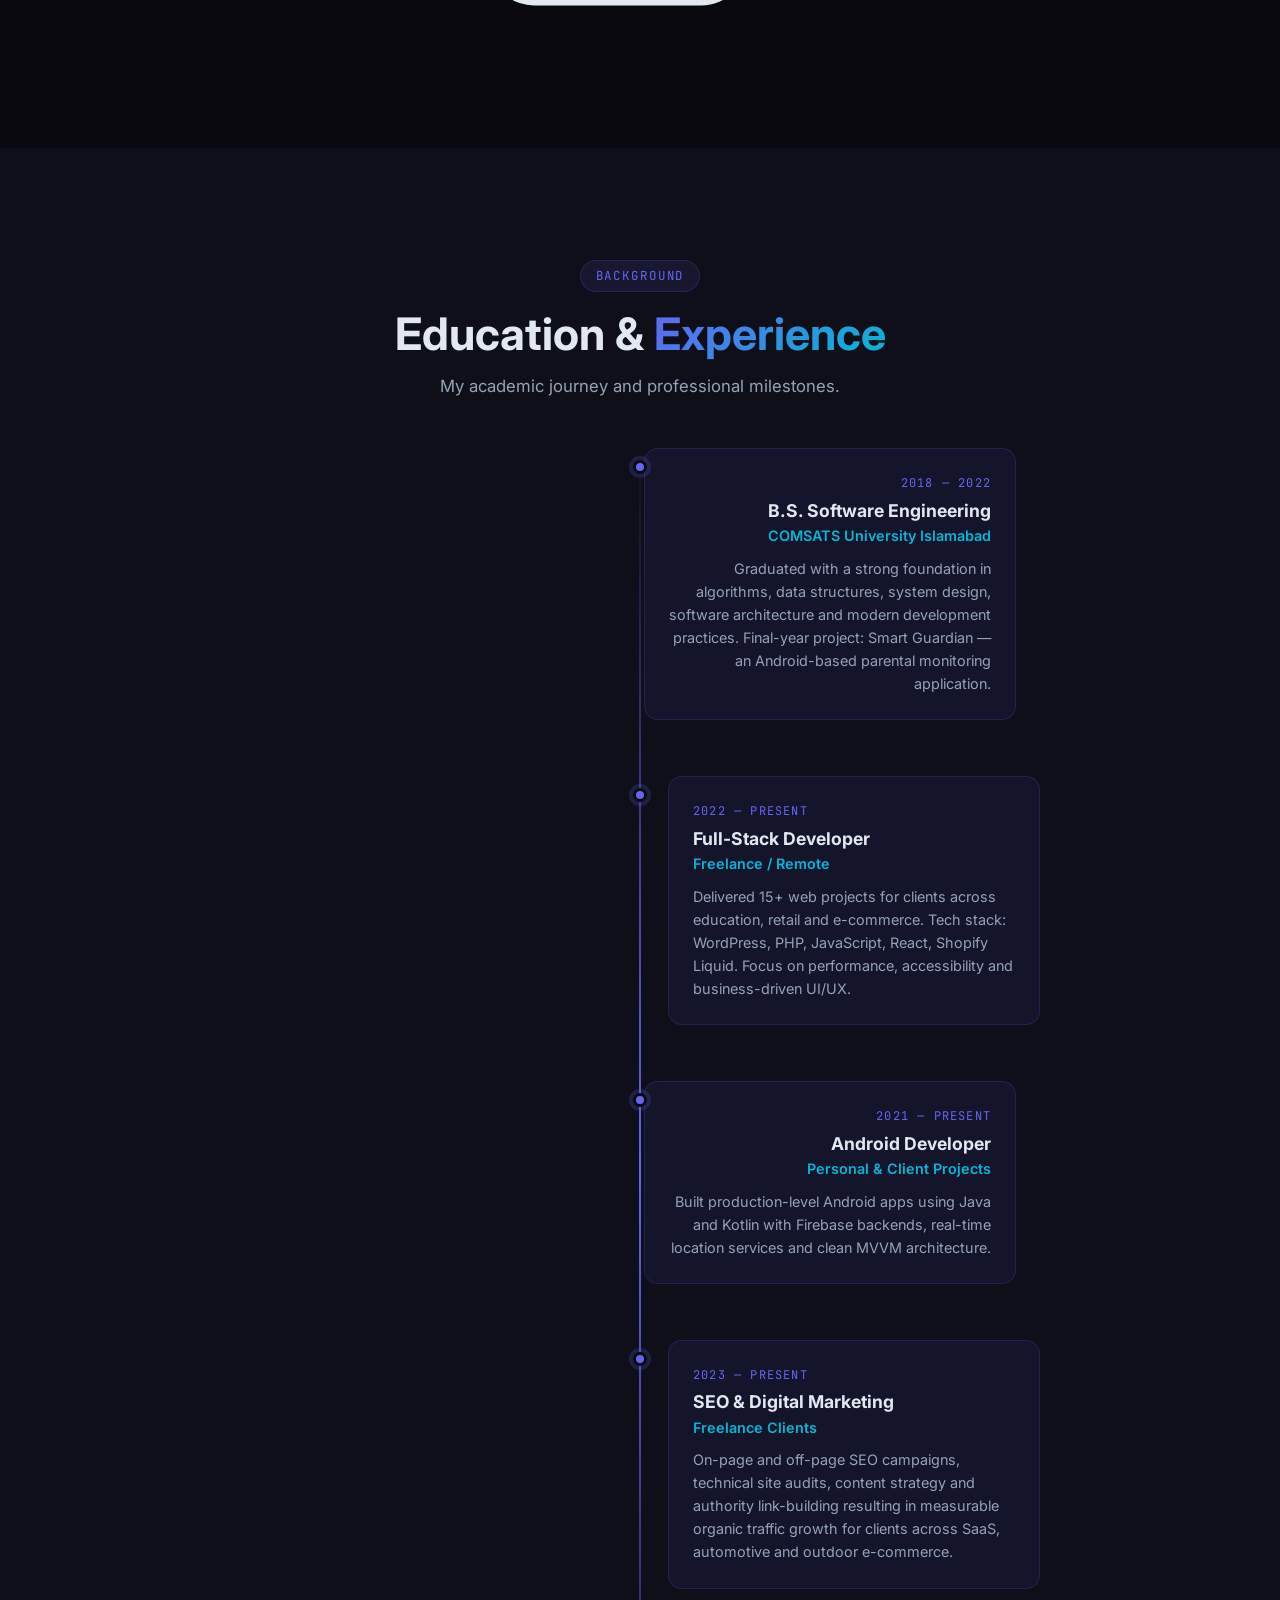
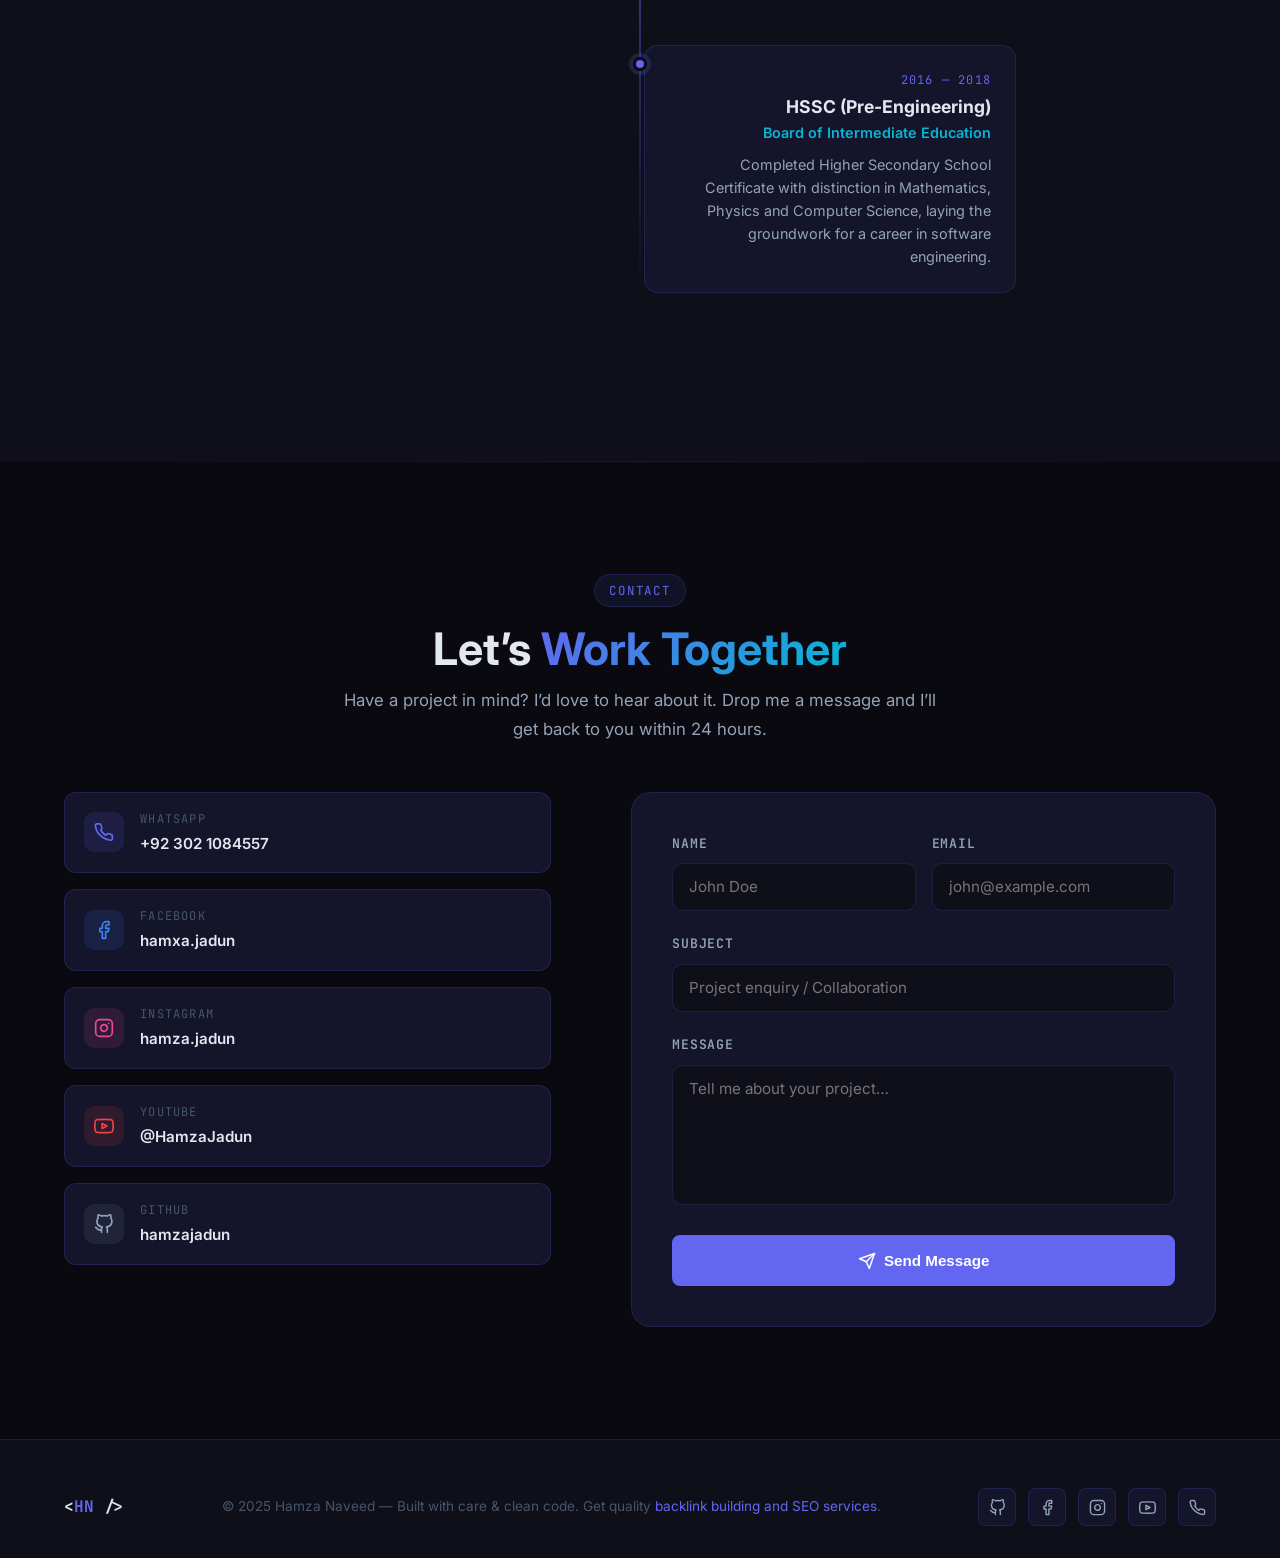
==== commit 49951331: "Add ATS Resume Score Checker to Built with AI" ====
--- a/index.html
+++ b/index.html
@@ -160,7 +160,7 @@
 
   <div class="divider"></div>
 
-  <div class="divider"></div>    <section id="built-with-ai" class="section">     <div class="container">       <div class="text-center reveal">         <span class="section-tag">AI-Assisted</span>         <h2 class="section-title">Built with <span class="gradient-text">AI</span></h2>         <p class="section-lead">Websites and apps crafted with AI-assisted development.</p>       </div>       <div class="projects-grid reveal">         <article class="project-card reveal"><div class="project-img"><img src="assets/pipssciences.png" alt="PIPS Sciences" loading="lazy"/></div><div class="project-body"><p class="project-category">Web Development</p><h3 class="project-title">PIPS Sciences</h3><p class="project-desc">Official website for Pakistan Institute of Professional Sciences (PIPS) — a nursing and allied health college in Abbottabad, with programs, admissions, campus facilities and clinical training information.</p><div class="project-stack"><span class="stack-tag">Web Development</span><span class="stack-tag">AI-Assisted</span></div><div class="project-links"><a href="https://pipssciences.com" target="_blank" rel="noopener noreferrer" class="project-link"><svg xmlns="http://www.w3.org/2000/svg" viewBox="0 0 24 24" fill="none" stroke="currentColor" stroke-width="2" stroke-linecap="round" stroke-linejoin="round" aria-hidden="true"><path d="M18 13v6a2 2 0 0 1-2 2H5a2 2 0 0 1-2-2V8a2 2 0 0 1 2-2h6"/><polyline points="15 3 21 3 21 9"/><line x1="10" y1="14" x2="21" y2="3"/></svg>Live Site</a></div></div></article>          <article class="project-card reveal"><div class="project-img"><img src="assets/geocoredynamic.png" alt="Geocore Dynamic" loading="lazy"/></div><div class="project-body"><p class="project-category">Web Development</p><h3 class="project-title">Geocore Dynamic</h3><p class="project-desc">Corporate website for an official Oulam Valve distributor in Pakistan — industrial product catalogues, flow control solutions showcase and a professional contact system.</p><div class="project-stack"><span class="stack-tag">Web Development</span><span class="stack-tag">AI-Assisted</span></div><div class="project-links"><a href="https://geocoredynamic.com" target="_blank" rel="noopener noreferrer" class="project-link"><svg xmlns="http://www.w3.org/2000/svg" viewBox="0 0 24 24" fill="none" stroke="currentColor" stroke-width="2" stroke-linecap="round" stroke-linejoin="round" aria-hidden="true"><path d="M18 13v6a2 2 0 0 1-2 2H5a2 2 0 0 1-2-2V8a2 2 0 0 1 2-2h6"/><polyline points="15 3 21 3 21 9"/><line x1="10" y1="14" x2="21" y2="3"/></svg>Live Site</a></div></div></article> <article class="project-card reveal"><div class="project-img"><img src="assets/secure-gallery.png" alt="Secure Gallery" loading="lazy"/></div><div class="project-body"><p class="project-category">Android Development</p><h3 class="project-title">Secure Gallery</h3><p class="project-desc">Ultra-secure private gallery app with AES-256 file encryption, Android Keystore-backed keys, biometric unlock and auto-lock. Built with the assistance of AI.</p><div class="project-stack"><span class="stack-tag">Android Development</span><span class="stack-tag">AI-Assisted</span></div><div class="project-links"><a href="https://github.com/hamzajadun/SecureGallery" target="_blank" rel="noopener noreferrer" class="project-link"><svg xmlns="http://www.w3.org/2000/svg" viewBox="0 0 24 24" fill="none" stroke="currentColor" stroke-width="2" stroke-linecap="round" stroke-linejoin="round" aria-hidden="true"><path d="M18 13v6a2 2 0 0 1-2 2H5a2 2 0 0 1-2-2V8a2 2 0 0 1 2-2h6"/><polyline points="15 3 21 3 21 9"/><line x1="10" y1="14" x2="21" y2="3"/></svg>GitHub</a></div></div></article>       </div>     </div>   </section>    <section id="education" class="section">
+  <div class="divider"></div>    <section id="built-with-ai" class="section">     <div class="container">       <div class="text-center reveal">         <span class="section-tag">AI-Assisted</span>         <h2 class="section-title">Built with <span class="gradient-text">AI</span></h2>         <p class="section-lead">Websites and apps crafted with AI-assisted development.</p>       </div>       <div class="projects-grid reveal">         <article class="project-card reveal"><div class="project-img"><img src="assets/pipssciences.png" alt="PIPS Sciences" loading="lazy"/></div><div class="project-body"><p class="project-category">Web Development</p><h3 class="project-title">PIPS Sciences</h3><p class="project-desc">Official website for Pakistan Institute of Professional Sciences (PIPS) — a nursing and allied health college in Abbottabad, with programs, admissions, campus facilities and clinical training information.</p><div class="project-stack"><span class="stack-tag">Web Development</span><span class="stack-tag">AI-Assisted</span></div><div class="project-links"><a href="https://pipssciences.com" target="_blank" rel="noopener noreferrer" class="project-link"><svg xmlns="http://www.w3.org/2000/svg" viewBox="0 0 24 24" fill="none" stroke="currentColor" stroke-width="2" stroke-linecap="round" stroke-linejoin="round" aria-hidden="true"><path d="M18 13v6a2 2 0 0 1-2 2H5a2 2 0 0 1-2-2V8a2 2 0 0 1 2-2h6"/><polyline points="15 3 21 3 21 9"/><line x1="10" y1="14" x2="21" y2="3"/></svg>Live Site</a></div></div></article>          <article class="project-card reveal"><div class="project-img"><img src="assets/geocoredynamic.png" alt="Geocore Dynamic" loading="lazy"/></div><div class="project-body"><p class="project-category">Web Development</p><h3 class="project-title">Geocore Dynamic</h3><p class="project-desc">Corporate website for an official Oulam Valve distributor in Pakistan — industrial product catalogues, flow control solutions showcase and a professional contact system.</p><div class="project-stack"><span class="stack-tag">Web Development</span><span class="stack-tag">AI-Assisted</span></div><div class="project-links"><a href="https://geocoredynamic.com" target="_blank" rel="noopener noreferrer" class="project-link"><svg xmlns="http://www.w3.org/2000/svg" viewBox="0 0 24 24" fill="none" stroke="currentColor" stroke-width="2" stroke-linecap="round" stroke-linejoin="round" aria-hidden="true"><path d="M18 13v6a2 2 0 0 1-2 2H5a2 2 0 0 1-2-2V8a2 2 0 0 1 2-2h6"/><polyline points="15 3 21 3 21 9"/><line x1="10" y1="14" x2="21" y2="3"/></svg>Live Site</a></div></div></article> <article class="project-card reveal"><div class="project-img"><img src="assets/secure-gallery.png" alt="Secure Gallery" loading="lazy"/></div><div class="project-body"><p class="project-category">Android Development</p><h3 class="project-title">Secure Gallery</h3><p class="project-desc">Ultra-secure private gallery app with AES-256 file encryption, Android Keystore-backed keys, biometric unlock and auto-lock. Built with the assistance of AI.</p><div class="project-stack"><span class="stack-tag">Android Development</span><span class="stack-tag">AI-Assisted</span></div><div class="project-links"><a href="https://github.com/>GitHub</a></div></div></article><article class="project-card reveal"><div class="project-img"><img src="assets/ats-resume-checker.png" alt="ATS Resume Score Checker" loading="lazy"></div><div class="project-body"><p class="project-category">Web Development</p><h3 class="project-title">ATS Resume Score Checker</h3><p class="project-desc">Free tool that scores your resume's ATS compatibility out of 100 — with a 6-category breakdown, keyword match against any job description, and actionable fixes. Everything runs privately in the browser.</p><div class="project-stack"><span class="stack-tag">Web Development</span><span class="stack-tag">AI-Assisted</span></div><div class="project-links"><a href="https://hamzajadun.github.io/ats-resume-checker/" target="_blank" rel="noopener noreferrer" class="project-link"><svg xmlns="http://www.w3.org/2000/svg" viewBox="0 0 24 24" fill="none" stroke="currentColor" stroke-width="2" stroke-linecap="round" stroke-linejoin="round" aria-hidden="true"><path d="M18 13v6a2 2 0 0 1-2 2H5a2 2 0 0 1-2-2V8a2 2 0 0 1 2-2h6"></path><polyline points="15 3 21 3 21 9"></polyline><line x1="10" y1="14" x2="21" y2="3"></line></svg>Live Site</a></div></div></article>><svg xmlns="http://www.w3.org/2000/svg" viewBox="0 0 24 24" fill="none" stroke="currentColor" stroke-width="2" stroke-linecap="round" stroke-linejoin="round" aria-hidden="true"><path d="M18 13v6a2 2 0 0 1-2 2H5a2 2 0 0 1-2-2V8a2 2 0 0 1 2-2h6"/><polyline points="15 3 21 3 21 9"/><line x1="10" y1="14" x2="21" y2="3"/></svg>GitHub</a></div></div></article>       </div>     </div>   </section>    <section id="education" class="section">
     <div class="container">
       <div class="text-center reveal">
         <span class="section-tag">Background</span>
--- a/assets/css/style.css
+++ b/assets/css/style.css
@@ -1,5 +1,6 @@
 /* ============================================================
    HAMZA NAVEED — PORTFOLIO  |  style.css
+
    Modern, dark, minimal developer portfolio
    ============================================================ */
 
@@ -1005,8 +1006,9 @@
 
 ::selection { background: rgba(99,102,241,.35); color: var(--text); }
 
-.sr-only {
+#built-with-ai .projects-grid { display: grid; } .sr-only {
   position: absolute; width: 1px; height: 1px;
   padding: 0; margin: -1px; overflow: hidden;
   clip: rect(0,0,0,0); white-space: nowrap; border: 0;
 }
+
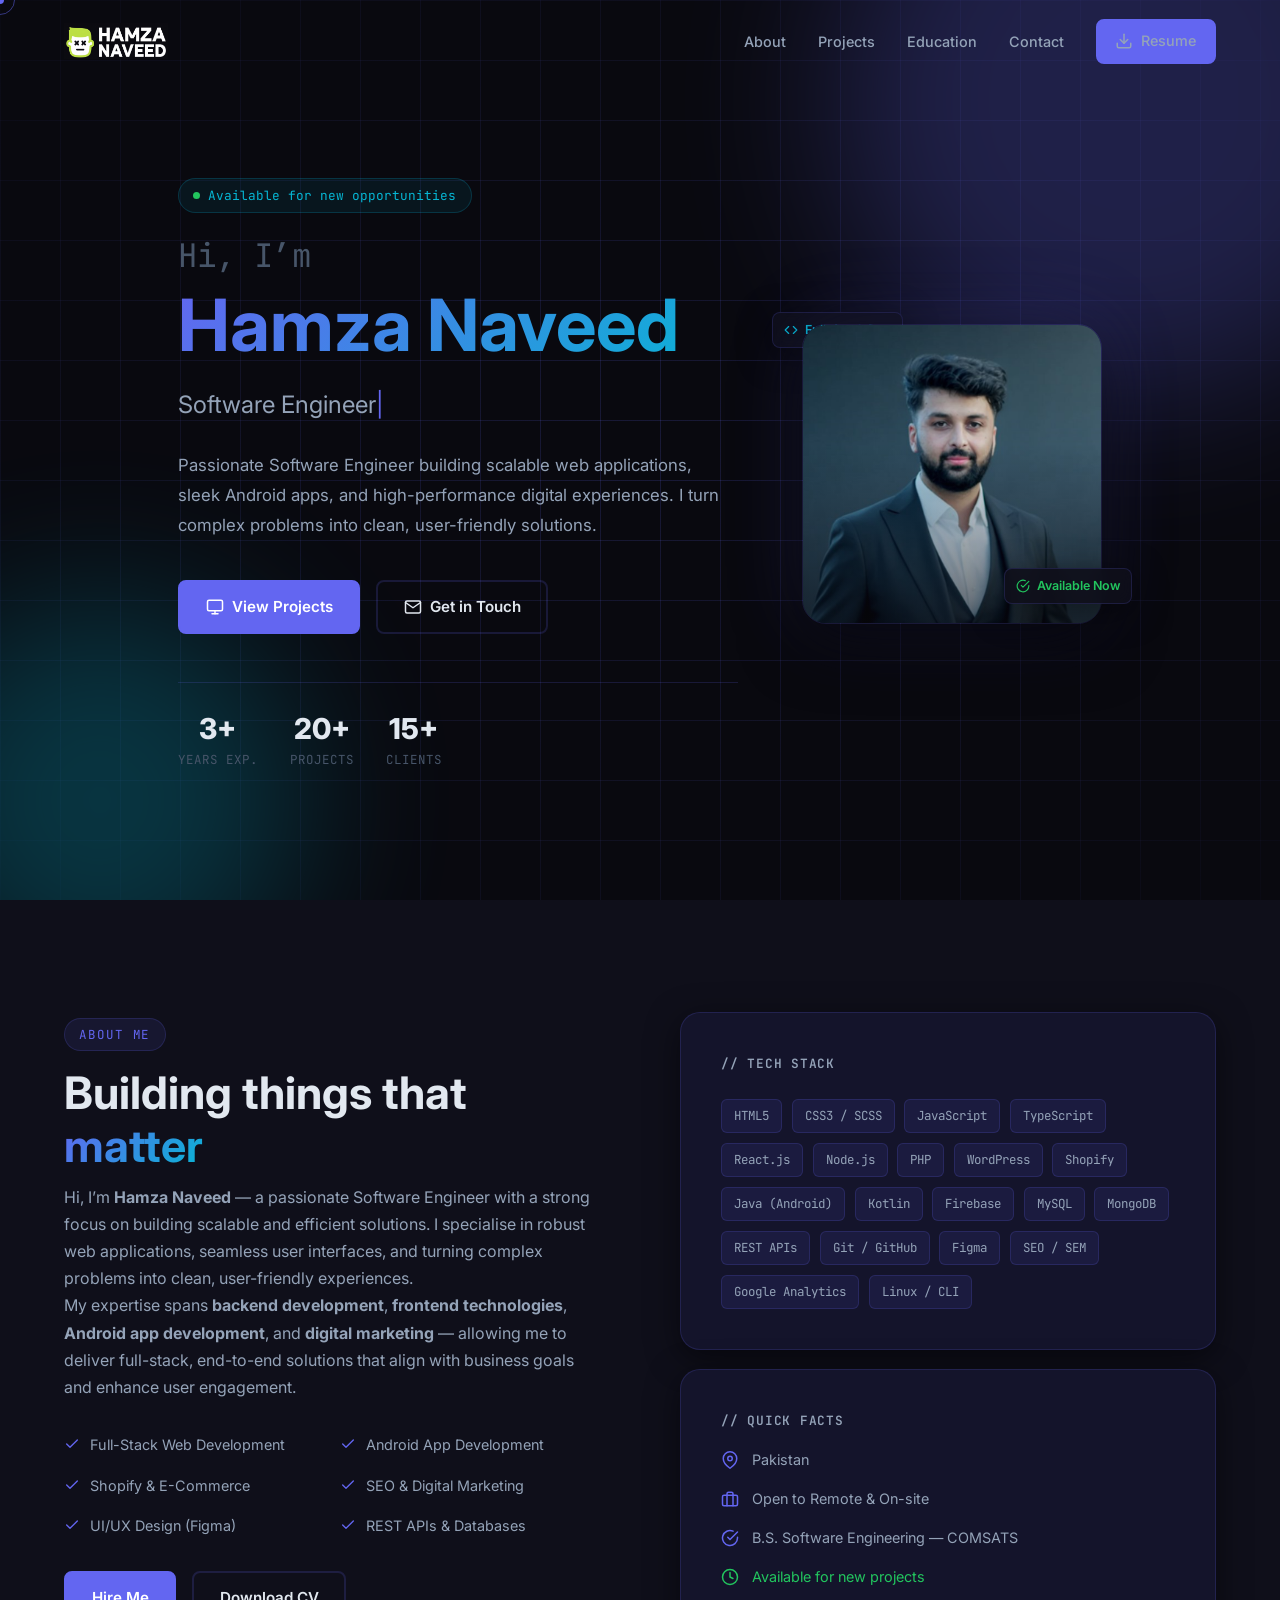
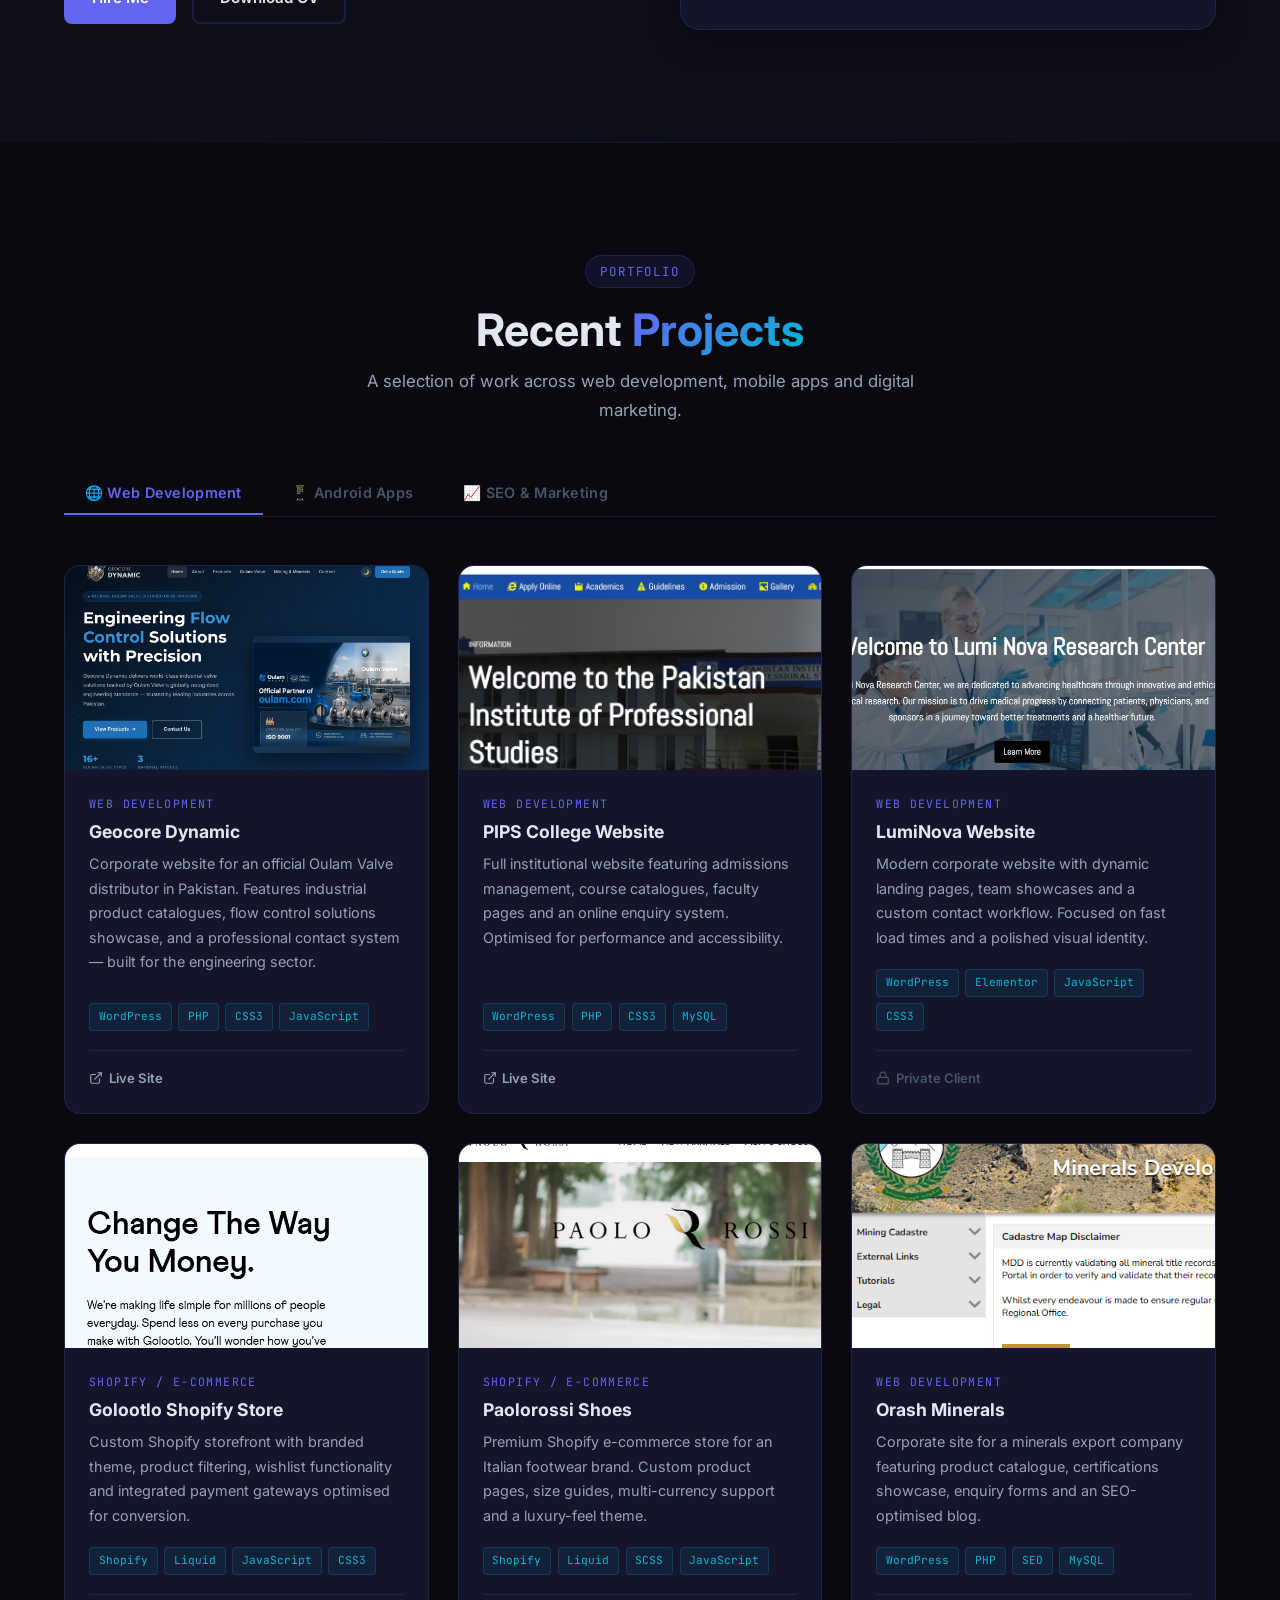
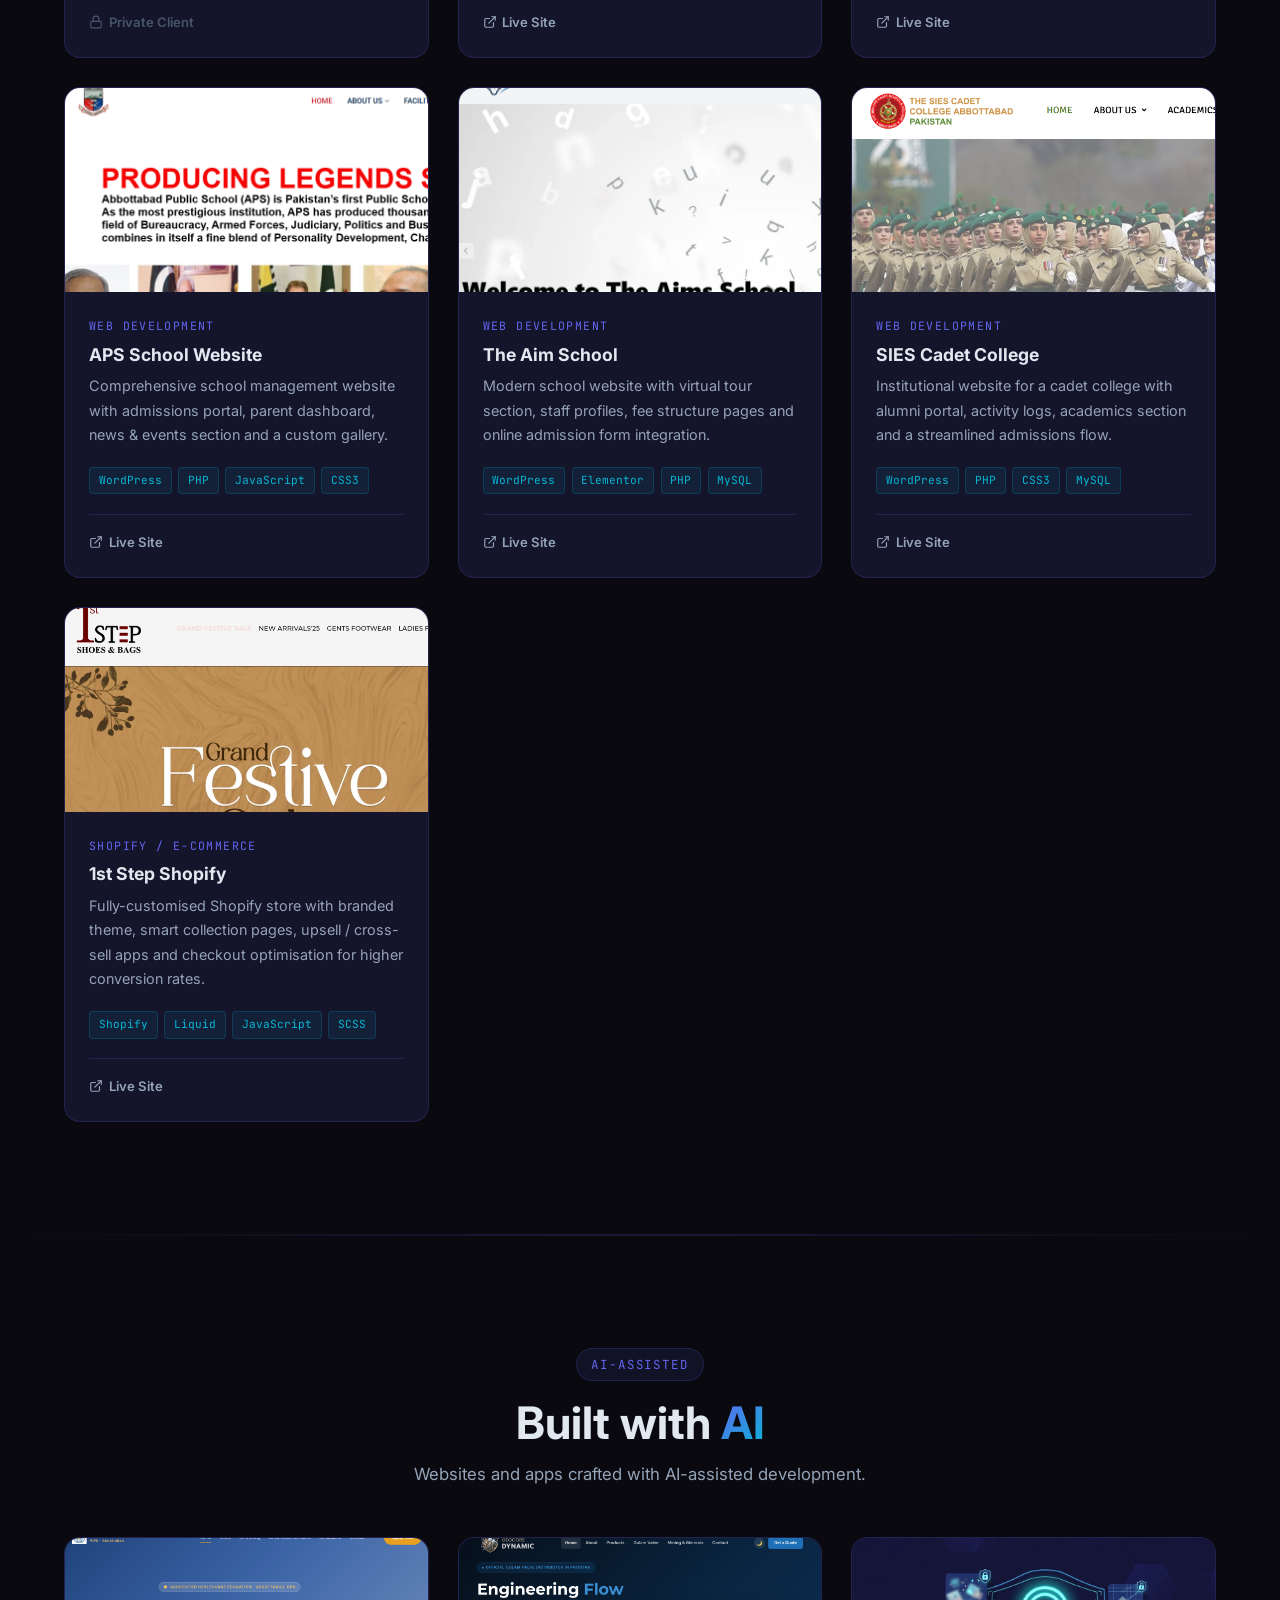
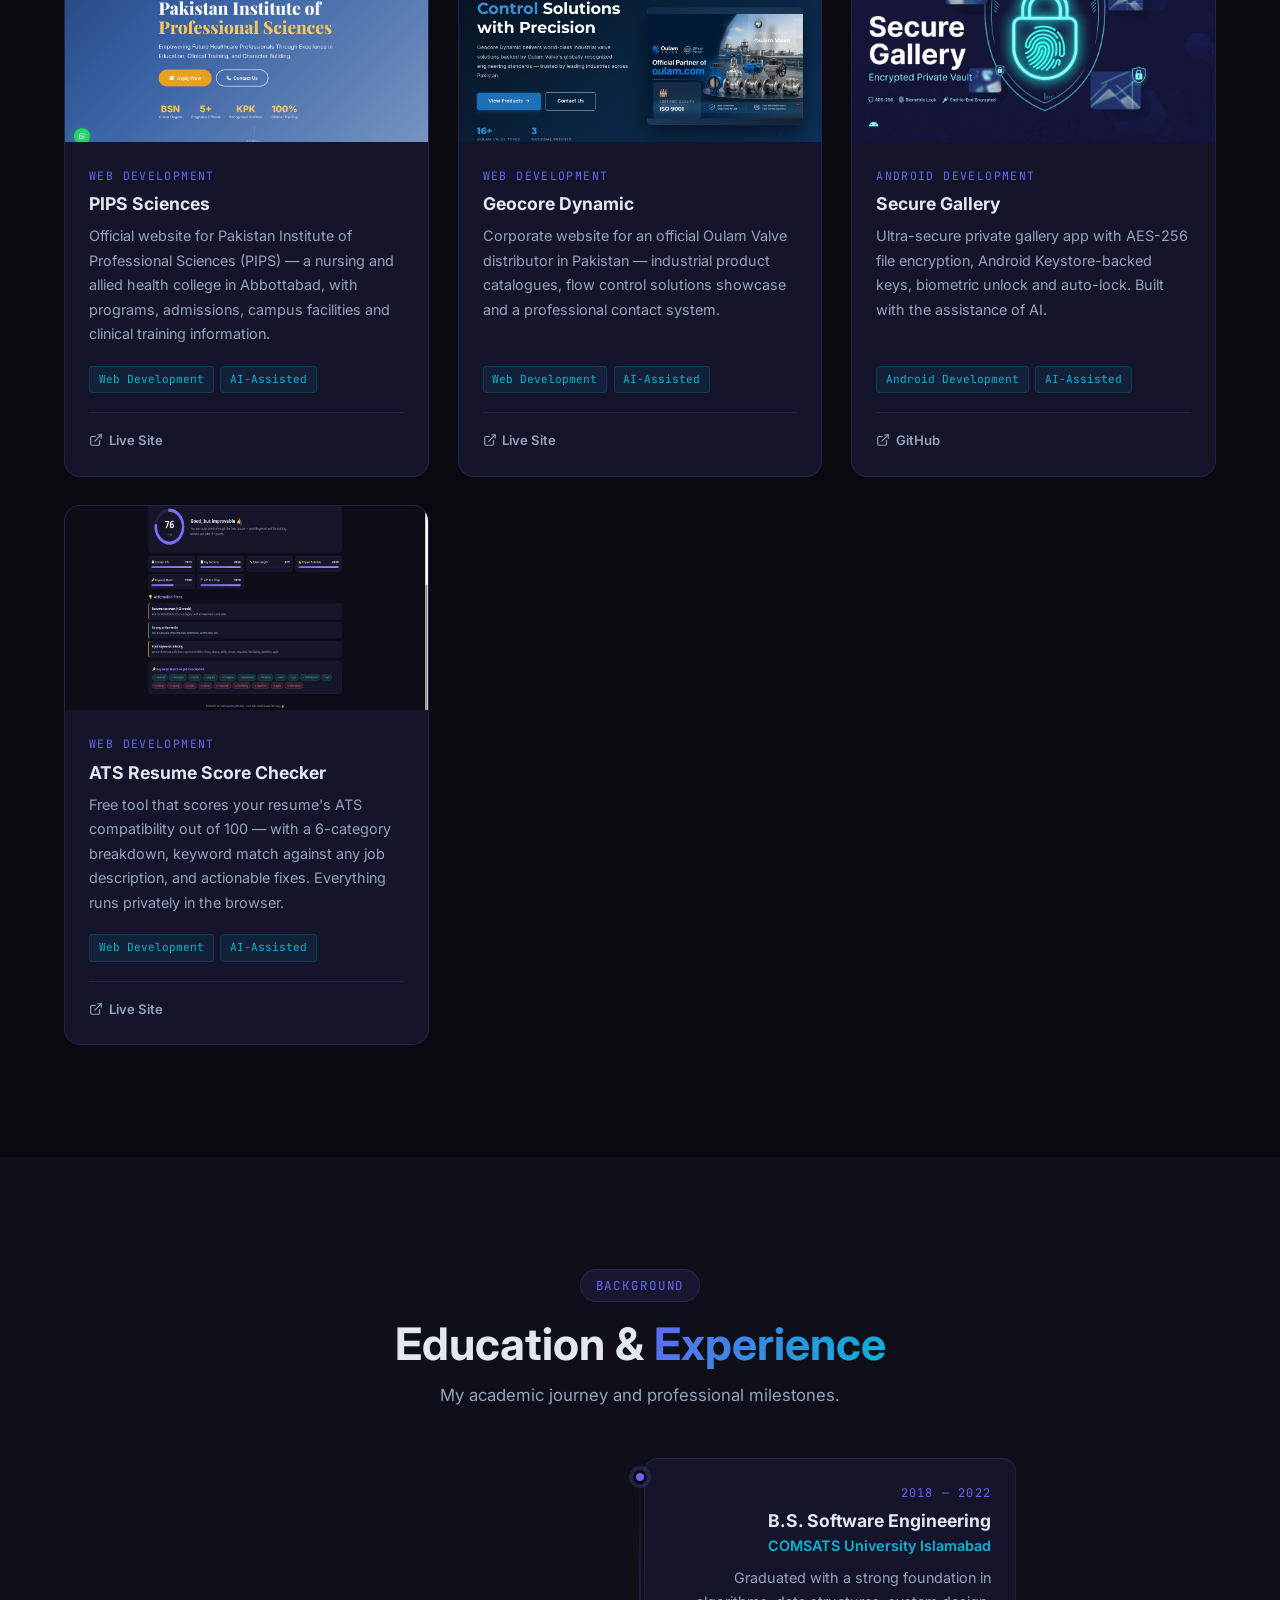
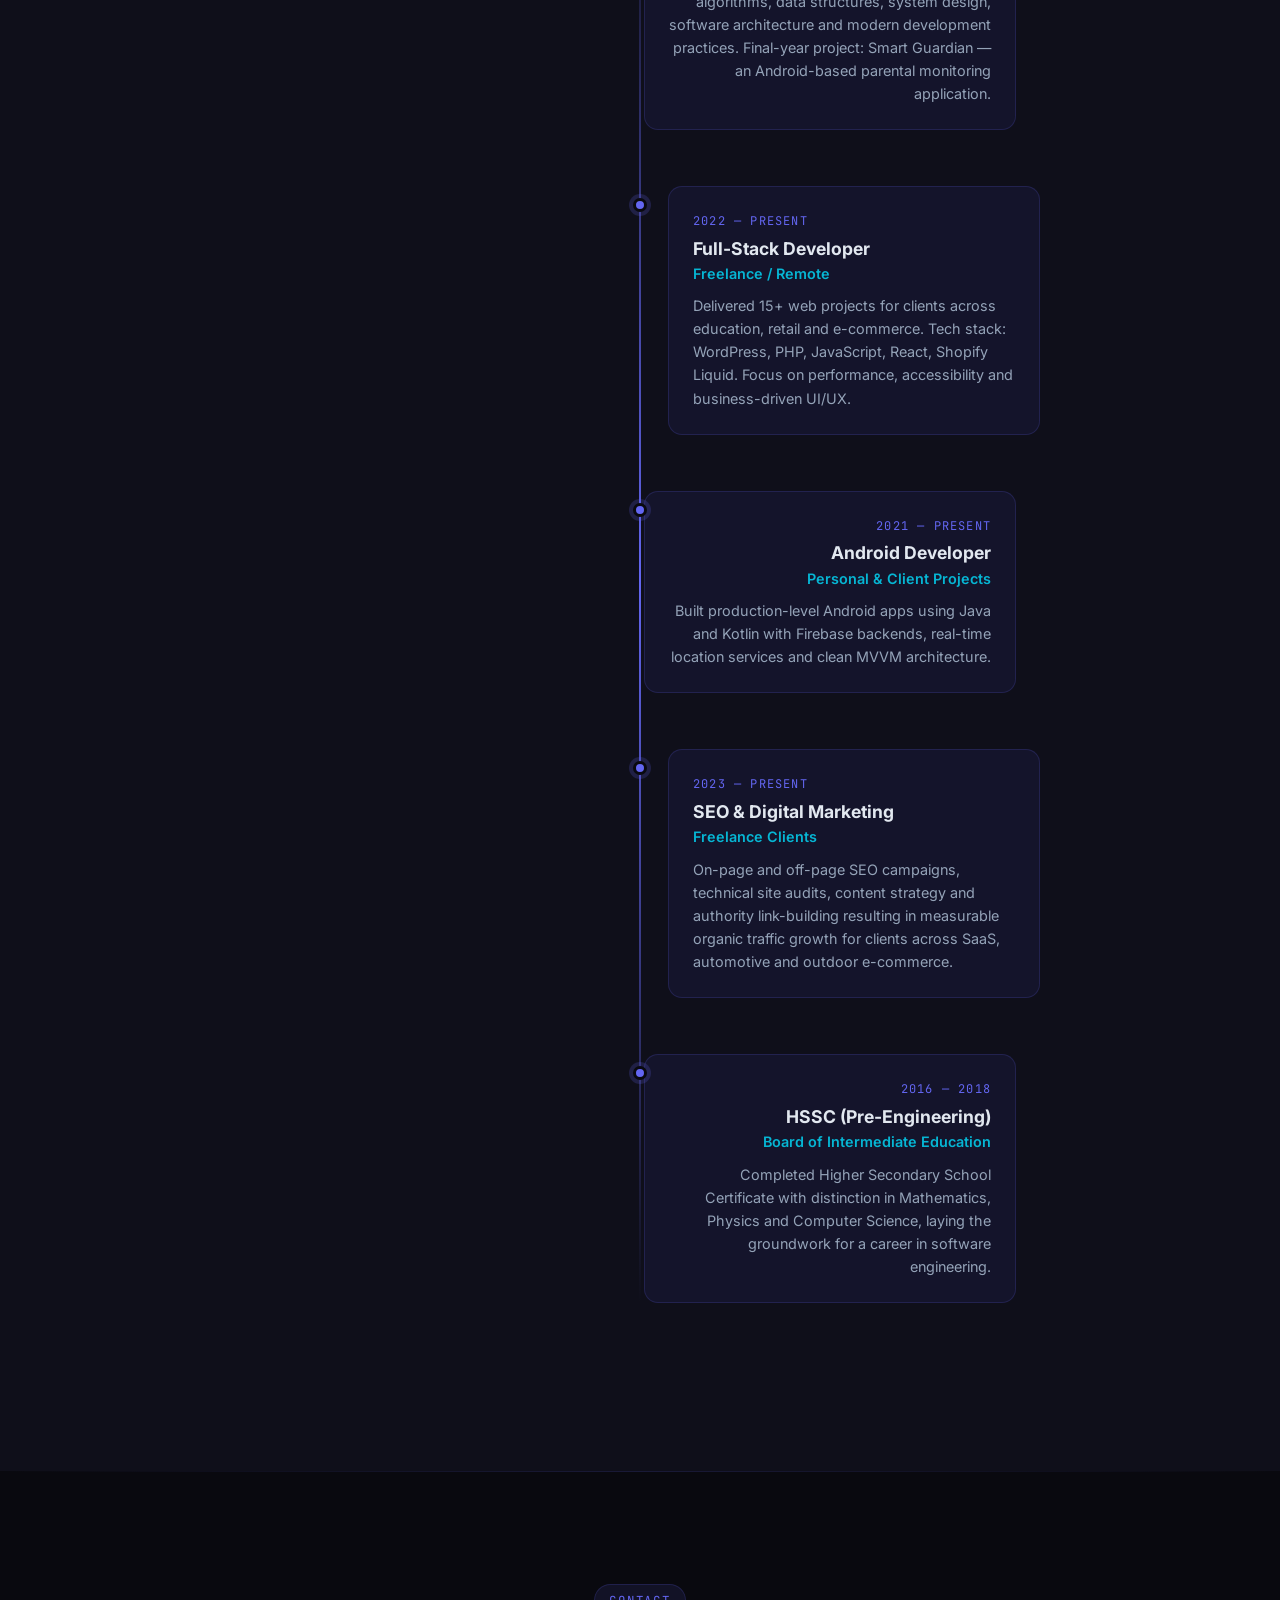
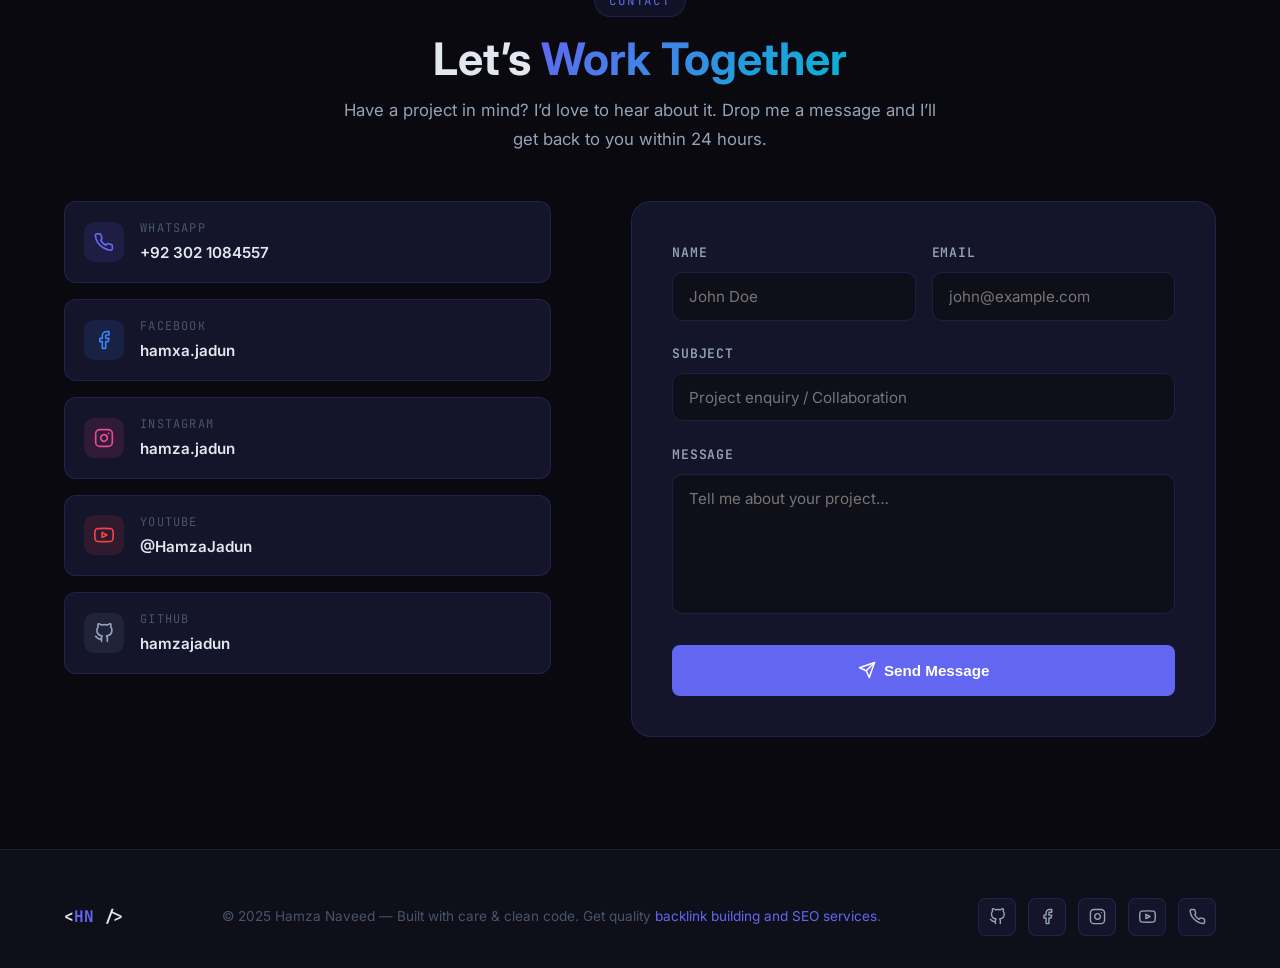
==== commit 235c28f5: "Fix Built with AI card HTML (ATS card + Secure Gallery link)" ====
--- a/index.html
+++ b/index.html
@@ -1,237 +1,237 @@
-<!DOCTYPE html>
-<html lang="en">
-<head>
-  <meta charset="UTF-8" />
-  <meta name="viewport" content="width=device-width, initial-scale=1.0" />
-  <meta name="description" content="Hamza Naveed — Software Engineer specialising in full-stack web, Android development and SEO. Based in Pakistan." />
-  <meta name="author" content="Hamza Naveed" />
-  <meta property="og:title" content="Hamza Naveed — Software Engineer" />
-  <meta property="og:description" content="Full-stack developer, Android engineer and digital marketing strategist." />
-  <meta property="og:type" content="website" />
-  <title>Hamza Naveed — Software Engineer</title>
-  <link rel="icon" href="assets/logo.png" type="image/png" />
-  <link rel="preconnect" href="https://fonts.googleapis.com" />
-  <link rel="preconnect" href="https://fonts.gstatic.com" crossorigin />
-  <link href="https://fonts.googleapis.com/css2?family=Inter:wght@400;500;600;700;800&family=JetBrains+Mono:wght@400;600;700&display=swap" rel="stylesheet" />
-  <link rel="stylesheet" href="assets/css/style.css" />
-</head>
-<body>
-  <nav id="navbar" aria-label="Primary navigation">
-    <div class="container nav-inner">
-      <a href="#hero" class="nav-logo"><img src="assets/logo.png" alt="Hamza Naveed" class="nav-logo-img" /></a>
-      <ul class="nav-links" id="navLinksMenu" role="list">
-        <li><a href="#about">About</a></li>
-        <li><a href="#projects">Projects</a></li>
-        <li><a href="#education">Education</a></li>
-        <li><a href="#contact">Contact</a></li>
-        <li><a href="index_files/resume.pdf" download class="btn btn-primary nav-cta"><svg xmlns="http://www.w3.org/2000/svg" viewBox="0 0 24 24" fill="none" stroke="currentColor" stroke-width="2" stroke-linecap="round" stroke-linejoin="round" aria-hidden="true"><path d="M21 15v4a2 2 0 0 1-2 2H5a2 2 0 0 1-2-2v-4"/><polyline points="7 10 12 15 17 10"/><line x1="12" y1="15" x2="12" y2="3"/></svg>Resume</a></li>
-      </ul>
-      <button class="nav-toggle" id="navToggle" aria-label="Toggle menu" aria-expanded="false"><span></span><span></span><span></span></button>
-    </div>
-  </nav>
-
-  <section id="hero">
-    <div class="hero-orb orb-1" aria-hidden="true"></div>
-    <div class="hero-orb orb-2" aria-hidden="true"></div>
-    <div class="container hero-inner">
-      <div class="hero-content">
-        <div class="hero-badge">Available for new opportunities</div>
-        <h1 class="hero-title">
-          <span class="mono" style="font-size:.45em;font-weight:400;display:block;margin-bottom:.4rem;color:var(--text-faint)">Hi, I&rsquo;m</span>
-          <span class="name gradient-text">Hamza Naveed</span>
-        </h1>
-        <p class="hero-sub"><span id="typed-text"></span><span class="typed-cursor" aria-hidden="true">|</span></p>
-        <p class="hero-desc">Passionate Software Engineer building scalable web applications, sleek Android apps, and high-performance digital experiences. I turn complex problems into clean, user-friendly solutions.</p>
-        <div class="hero-actions">
-          <a href="#projects" class="btn btn-primary"><svg xmlns="http://www.w3.org/2000/svg" viewBox="0 0 24 24" fill="none" stroke="currentColor" stroke-width="2" stroke-linecap="round" stroke-linejoin="round" aria-hidden="true"><rect x="2" y="3" width="20" height="14" rx="2" ry="2"/><line x1="8" y1="21" x2="16" y2="21"/><line x1="12" y1="17" x2="12" y2="21"/></svg>View Projects</a>
-          <a href="#contact" class="btn btn-outline"><svg xmlns="http://www.w3.org/2000/svg" viewBox="0 0 24 24" fill="none" stroke="currentColor" stroke-width="2" stroke-linecap="round" stroke-linejoin="round" aria-hidden="true"><path d="M4 4h16c1.1 0 2 .9 2 2v12c0 1.1-.9 2-2 2H4c-1.1 0-2-.9-2-2V6c0-1.1.9-2 2-2z"/><polyline points="22,6 12,13 2,6"/></svg>Get in Touch</a>
-        </div>
-        <div class="hero-stats reveal-stagger">
-          <div class="stat-item"><div class="stat-num" data-target="3" data-suffix="+">3+</div><div class="stat-label">Years Exp.</div></div>
-          <div class="stat-item"><div class="stat-num" data-target="20" data-suffix="+">20+</div><div class="stat-label">Projects</div></div>
-          <div class="stat-item"><div class="stat-num" data-target="15" data-suffix="+">15+</div><div class="stat-label">Clients</div></div>
-        </div>
-      </div>
-      <div class="hero-visual" aria-hidden="true">
-        <div class="hero-chip chip-1"><svg xmlns="http://www.w3.org/2000/svg" viewBox="0 0 24 24" fill="none" stroke="currentColor" stroke-width="2" stroke-linecap="round" stroke-linejoin="round"><polyline points="16 18 22 12 16 6"/><polyline points="8 6 2 12 8 18"/></svg>Full-Stack Dev</div>
-        <div class="hero-img-wrap"><img src="index_files/WhatsApp-Image-2025-06-02-at-1.49.25-PM-2-768x1024.jpeg" alt="Hamza Naveed" loading="eager" width="300" height="400" /></div>
-        <div class="hero-chip chip-2"><svg xmlns="http://www.w3.org/2000/svg" viewBox="0 0 24 24" fill="none" stroke="currentColor" stroke-width="2" stroke-linecap="round" stroke-linejoin="round"><path d="M22 11.08V12a10 10 0 1 1-5.93-9.14"/><polyline points="22 4 12 14.01 9 11.01"/></svg>Available Now</div>
-      </div>
-    </div>
-  </section>
-
-  <section id="about" class="section">
-    <div class="container">
-      <div class="about-grid">
-        <div class="reveal-left">
-          <span class="section-tag">About Me</span>
-          <h2 class="section-title">Building things that <span class="gradient-text">matter</span></h2>
-          <p>Hi, I&rsquo;m <strong>Hamza Naveed</strong> &mdash; a passionate Software Engineer with a strong focus on building scalable and efficient solutions. I specialise in robust web applications, seamless user interfaces, and turning complex problems into clean, user-friendly experiences.</p>
-          <p>My expertise spans <strong>backend development</strong>, <strong>frontend technologies</strong>, <strong>Android app development</strong>, and <strong>digital marketing</strong> &mdash; allowing me to deliver full-stack, end-to-end solutions that align with business goals and enhance user engagement.</p>
-          <div class="about-highlights reveal-stagger">
-            <div class="highlight-item"><svg xmlns="http://www.w3.org/2000/svg" viewBox="0 0 24 24" fill="none" stroke="currentColor" stroke-width="2" stroke-linecap="round" stroke-linejoin="round" aria-hidden="true"><polyline points="20 6 9 17 4 12"/></svg>Full-Stack Web Development</div>
-            <div class="highlight-item"><svg xmlns="http://www.w3.org/2000/svg" viewBox="0 0 24 24" fill="none" stroke="currentColor" stroke-width="2" stroke-linecap="round" stroke-linejoin="round" aria-hidden="true"><polyline points="20 6 9 17 4 12"/></svg>Android App Development</div>
-            <div class="highlight-item"><svg xmlns="http://www.w3.org/2000/svg" viewBox="0 0 24 24" fill="none" stroke="currentColor" stroke-width="2" stroke-linecap="round" stroke-linejoin="round" aria-hidden="true"><polyline points="20 6 9 17 4 12"/></svg>Shopify &amp; E-Commerce</div>
-            <div class="highlight-item"><svg xmlns="http://www.w3.org/2000/svg" viewBox="0 0 24 24" fill="none" stroke="currentColor" stroke-width="2" stroke-linecap="round" stroke-linejoin="round" aria-hidden="true"><polyline points="20 6 9 17 4 12"/></svg>SEO &amp; Digital Marketing</div>
-            <div class="highlight-item"><svg xmlns="http://www.w3.org/2000/svg" viewBox="0 0 24 24" fill="none" stroke="currentColor" stroke-width="2" stroke-linecap="round" stroke-linejoin="round" aria-hidden="true"><polyline points="20 6 9 17 4 12"/></svg>UI/UX Design (Figma)</div>
-            <div class="highlight-item"><svg xmlns="http://www.w3.org/2000/svg" viewBox="0 0 24 24" fill="none" stroke="currentColor" stroke-width="2" stroke-linecap="round" stroke-linejoin="round" aria-hidden="true"><polyline points="20 6 9 17 4 12"/></svg>REST APIs &amp; Databases</div>
-          </div>
-          <div style="margin-top:2rem;display:flex;gap:1rem;flex-wrap:wrap;">
-            <a href="#contact" class="btn btn-primary">Hire Me</a>
-            <a href="index_files/resume.pdf" download class="btn btn-outline">Download CV</a>
-          </div>
-        </div>
-        <div class="reveal-right">
-          <div class="about-card">
-            <p class="about-card-title">// Tech Stack</p>
-            <div class="skills-cloud">
-              <span class="skill-tag">HTML5</span><span class="skill-tag">CSS3 / SCSS</span><span class="skill-tag">JavaScript</span><span class="skill-tag">TypeScript</span><span class="skill-tag">React.js</span><span class="skill-tag">Node.js</span><span class="skill-tag">PHP</span><span class="skill-tag">WordPress</span><span class="skill-tag">Shopify</span><span class="skill-tag">Java (Android)</span><span class="skill-tag">Kotlin</span><span class="skill-tag">Firebase</span><span class="skill-tag">MySQL</span><span class="skill-tag">MongoDB</span><span class="skill-tag">REST APIs</span><span class="skill-tag">Git / GitHub</span><span class="skill-tag">Figma</span><span class="skill-tag">SEO / SEM</span><span class="skill-tag">Google Analytics</span><span class="skill-tag">Linux / CLI</span>
-            </div>
-          </div>
-          <div class="about-card" style="margin-top:1.2rem;">
-            <p class="about-card-title">// Quick Facts</p>
-            <div style="display:flex;flex-direction:column;gap:.9rem;margin-top:1rem;">
-              <div style="display:flex;align-items:center;gap:.8rem;"><svg xmlns="http://www.w3.org/2000/svg" width="18" height="18" viewBox="0 0 24 24" fill="none" stroke="var(--accent)" stroke-width="2" stroke-linecap="round" stroke-linejoin="round" aria-hidden="true"><path d="M21 10c0 7-9 13-9 13s-9-6-9-13a9 9 0 0 1 18 0z"/><circle cx="12" cy="10" r="3"/></svg><span style="font-size:.9rem;color:var(--text-muted)">Pakistan</span></div>
-              <div style="display:flex;align-items:center;gap:.8rem;"><svg xmlns="http://www.w3.org/2000/svg" width="18" height="18" viewBox="0 0 24 24" fill="none" stroke="var(--accent)" stroke-width="2" stroke-linecap="round" stroke-linejoin="round" aria-hidden="true"><rect x="2" y="7" width="20" height="14" rx="2" ry="2"/><path d="M16 21V5a2 2 0 0 0-2-2h-4a2 2 0 0 0-2 2v16"/></svg><span style="font-size:.9rem;color:var(--text-muted)">Open to Remote &amp; On-site</span></div>
-              <div style="display:flex;align-items:center;gap:.8rem;"><svg xmlns="http://www.w3.org/2000/svg" width="18" height="18" viewBox="0 0 24 24" fill="none" stroke="var(--accent)" stroke-width="2" stroke-linecap="round" stroke-linejoin="round" aria-hidden="true"><path d="M22 11.08V12a10 10 0 1 1-5.93-9.14"/><polyline points="22 4 12 14.01 9 11.01"/></svg><span style="font-size:.9rem;color:var(--text-muted)">B.S. Software Engineering &mdash; COMSATS</span></div>
-              <div style="display:flex;align-items:center;gap:.8rem;"><svg xmlns="http://www.w3.org/2000/svg" width="18" height="18" viewBox="0 0 24 24" fill="none" stroke="var(--success)" stroke-width="2" stroke-linecap="round" stroke-linejoin="round" aria-hidden="true"><circle cx="12" cy="12" r="10"/><polyline points="12 6 12 12 16 14"/></svg><span style="font-size:.9rem;color:var(--success)">Available for new projects</span></div>
-            </div>
-          </div>
-        </div>
-      </div>
-    </div>
-  </section>
-
-  <div class="divider"></div>
-
-  <section id="projects" class="section">
-    <div class="container">
-      <div class="text-center reveal">
-        <span class="section-tag">Portfolio</span>
-        <h2 class="section-title">Recent <span class="gradient-text">Projects</span></h2>
-        <p class="section-lead">A selection of work across web development, mobile apps and digital marketing.</p>
-      </div>
-      <div class="project-tabs reveal" role="tablist">
-        <button class="tab-btn active" data-tab="web" role="tab" aria-selected="true">&#127760; Web Development</button>
-        <button class="tab-btn" data-tab="android" role="tab" aria-selected="false">&#128241; Android Apps</button>
-        <button class="tab-btn" data-tab="seo" role="tab" aria-selected="false">&#128200; SEO &amp; Marketing</button>
-      </div>
-
-      <div class="tab-panel active projects-grid" id="tab-web" role="tabpanel">
-        <article class="project-card reveal"><div class="project-img"><img src="assets/geocoredynamic.png" alt="Geocore Dynamic Website" loading="lazy"/></div><div class="project-body"><p class="project-category">Web Development</p><h3 class="project-title">Geocore Dynamic</h3><p class="project-desc">Corporate website for an official Oulam Valve distributor in Pakistan. Features industrial product catalogues, flow control solutions showcase, and a professional contact system — built for the engineering sector.</p><div class="project-stack"><span class="stack-tag">WordPress</span><span class="stack-tag">PHP</span><span class="stack-tag">CSS3</span><span class="stack-tag">JavaScript</span></div><div class="project-links"><a href="https://geocoredynamic.com/" target="_blank" rel="noopener noreferrer" class="project-link"><svg xmlns="http://www.w3.org/2000/svg" viewBox="0 0 24 24" fill="none" stroke="currentColor" stroke-width="2" stroke-linecap="round" stroke-linejoin="round" aria-hidden="true"><path d="M18 13v6a2 2 0 0 1-2 2H5a2 2 0 0 1-2-2V8a2 2 0 0 1 2-2h6"/><polyline points="15 3 21 3 21 9"/><line x1="10" y1="14" x2="21" y2="3"/></svg>Live Site</a></div></div></article>
-
-        <article class="project-card reveal"><div class="project-img"><img src="index_files/image-1.png" alt="PIPS College Website" loading="lazy"/></div><div class="project-body"><p class="project-category">Web Development</p><h3 class="project-title">PIPS College Website</h3><p class="project-desc">Full institutional website featuring admissions management, course catalogues, faculty pages and an online enquiry system. Optimised for performance and accessibility.</p><div class="project-stack"><span class="stack-tag">WordPress</span><span class="stack-tag">PHP</span><span class="stack-tag">CSS3</span><span class="stack-tag">MySQL</span></div><div class="project-links"><a href="https://pips.edu.pk/" target="_blank" rel="noopener noreferrer" class="project-link"><svg xmlns="http://www.w3.org/2000/svg" viewBox="0 0 24 24" fill="none" stroke="currentColor" stroke-width="2" stroke-linecap="round" stroke-linejoin="round" aria-hidden="true"><path d="M18 13v6a2 2 0 0 1-2 2H5a2 2 0 0 1-2-2V8a2 2 0 0 1 2-2h6"/><polyline points="15 3 21 3 21 9"/><line x1="10" y1="14" x2="21" y2="3"/></svg>Live Site</a></div></div></article>
-
-        <article class="project-card reveal"><div class="project-img"><img src="index_files/image-2.png" alt="LumiNova Website" loading="lazy"/></div><div class="project-body"><p class="project-category">Web Development</p><h3 class="project-title">LumiNova Website</h3><p class="project-desc">Modern corporate website with dynamic landing pages, team showcases and a custom contact workflow. Focused on fast load times and a polished visual identity.</p><div class="project-stack"><span class="stack-tag">WordPress</span><span class="stack-tag">Elementor</span><span class="stack-tag">JavaScript</span><span class="stack-tag">CSS3</span></div><div class="project-links"><span class="project-link" style="color:var(--text-faint);cursor:default;"><svg xmlns="http://www.w3.org/2000/svg" viewBox="0 0 24 24" fill="none" stroke="currentColor" stroke-width="2" stroke-linecap="round" stroke-linejoin="round" aria-hidden="true"><rect x="3" y="11" width="18" height="11" rx="2" ry="2"/><path d="M7 11V7a5 5 0 0 1 10 0v4"/></svg>Private Client</span></div></div></article>
-
-        <article class="project-card reveal"><div class="project-img"><img src="index_files/image-11.png" alt="Golootlo Shopify Store" loading="lazy"/></div><div class="project-body"><p class="project-category">Shopify / E-Commerce</p><h3 class="project-title">Golootlo Shopify Store</h3><p class="project-desc">Custom Shopify storefront with branded theme, product filtering, wishlist functionality and integrated payment gateways optimised for conversion.</p><div class="project-stack"><span class="stack-tag">Shopify</span><span class="stack-tag">Liquid</span><span class="stack-tag">JavaScript</span><span class="stack-tag">CSS3</span></div><div class="project-links"><span class="project-link" style="color:var(--text-faint);cursor:default;"><svg xmlns="http://www.w3.org/2000/svg" viewBox="0 0 24 24" fill="none" stroke="currentColor" stroke-width="2" stroke-linecap="round" stroke-linejoin="round" aria-hidden="true"><rect x="3" y="11" width="18" height="11" rx="2" ry="2"/><path d="M7 11V7a5 5 0 0 1 10 0v4"/></svg>Private Client</span></div></div></article>
-
-        <article class="project-card reveal"><div class="project-img"><img src="index_files/image-10.png" alt="Paolorossi Shoes" loading="lazy"/></div><div class="project-body"><p class="project-category">Shopify / E-Commerce</p><h3 class="project-title">Paolorossi Shoes</h3><p class="project-desc">Premium Shopify e-commerce store for an Italian footwear brand. Custom product pages, size guides, multi-currency support and a luxury-feel theme.</p><div class="project-stack"><span class="stack-tag">Shopify</span><span class="stack-tag">Liquid</span><span class="stack-tag">SCSS</span><span class="stack-tag">JavaScript</span></div><div class="project-links"><a href="https://paolorossishoes.com/" target="_blank" rel="noopener noreferrer" class="project-link"><svg xmlns="http://www.w3.org/2000/svg" viewBox="0 0 24 24" fill="none" stroke="currentColor" stroke-width="2" stroke-linecap="round" stroke-linejoin="round" aria-hidden="true"><path d="M18 13v6a2 2 0 0 1-2 2H5a2 2 0 0 1-2-2V8a2 2 0 0 1 2-2h6"/><polyline points="15 3 21 3 21 9"/><line x1="10" y1="14" x2="21" y2="3"/></svg>Live Site</a></div></div></article>
-
-        <article class="project-card reveal"><div class="project-img"><img src="index_files/image-9.png" alt="Orash Minerals" loading="lazy"/></div><div class="project-body"><p class="project-category">Web Development</p><h3 class="project-title">Orash Minerals</h3><p class="project-desc">Corporate site for a minerals export company featuring product catalogue, certifications showcase, enquiry forms and an SEO-optimised blog.</p><div class="project-stack"><span class="stack-tag">WordPress</span><span class="stack-tag">PHP</span><span class="stack-tag">SEO</span><span class="stack-tag">MySQL</span></div><div class="project-links"><a href="https://orushminerals.com/" target="_blank" rel="noopener noreferrer" class="project-link"><svg xmlns="http://www.w3.org/2000/svg" viewBox="0 0 24 24" fill="none" stroke="currentColor" stroke-width="2" stroke-linecap="round" stroke-linejoin="round" aria-hidden="true"><path d="M18 13v6a2 2 0 0 1-2 2H5a2 2 0 0 1-2-2V8a2 2 0 0 1 2-2h6"/><polyline points="15 3 21 3 21 9"/><line x1="10" y1="14" x2="21" y2="3"/></svg>Live Site</a></div></div></article>
-
-        <article class="project-card reveal"><div class="project-img"><img src="index_files/image-8.png" alt="APS School Website" loading="lazy"/></div><div class="project-body"><p class="project-category">Web Development</p><h3 class="project-title">APS School Website</h3><p class="project-desc">Comprehensive school management website with admissions portal, parent dashboard, news &amp; events section and a custom gallery.</p><div class="project-stack"><span class="stack-tag">WordPress</span><span class="stack-tag">PHP</span><span class="stack-tag">JavaScript</span><span class="stack-tag">CSS3</span></div><div class="project-links"><a href="https://aps.edu.pk/" target="_blank" rel="noopener noreferrer" class="project-link"><svg xmlns="http://www.w3.org/2000/svg" viewBox="0 0 24 24" fill="none" stroke="currentColor" stroke-width="2" stroke-linecap="round" stroke-linejoin="round" aria-hidden="true"><path d="M18 13v6a2 2 0 0 1-2 2H5a2 2 0 0 1-2-2V8a2 2 0 0 1 2-2h6"/><polyline points="15 3 21 3 21 9"/><line x1="10" y1="14" x2="21" y2="3"/></svg>Live Site</a></div></div></article>
-
-        <article class="project-card reveal"><div class="project-img"><img src="index_files/image-7.png" alt="The Aim School" loading="lazy"/></div><div class="project-body"><p class="project-category">Web Development</p><h3 class="project-title">The Aim School</h3><p class="project-desc">Modern school website with virtual tour section, staff profiles, fee structure pages and online admission form integration.</p><div class="project-stack"><span class="stack-tag">WordPress</span><span class="stack-tag">Elementor</span><span class="stack-tag">PHP</span><span class="stack-tag">MySQL</span></div><div class="project-links"><a href="https://theaimschool.pk/" target="_blank" rel="noopener noreferrer" class="project-link"><svg xmlns="http://www.w3.org/2000/svg" viewBox="0 0 24 24" fill="none" stroke="currentColor" stroke-width="2" stroke-linecap="round" stroke-linejoin="round" aria-hidden="true"><path d="M18 13v6a2 2 0 0 1-2 2H5a2 2 0 0 1-2-2V8a2 2 0 0 1 2-2h6"/><polyline points="15 3 21 3 21 9"/><line x1="10" y1="14" x2="21" y2="3"/></svg>Live Site</a></div></div></article>
-
-        <article class="project-card reveal"><div class="project-img"><img src="index_files/image-6.png" alt="SIES Cadet College" loading="lazy"/></div><div class="project-body"><p class="project-category">Web Development</p><h3 class="project-title">SIES Cadet College</h3><p class="project-desc">Institutional website for a cadet college with alumni portal, activity logs, academics section and a streamlined admissions flow.</p><div class="project-stack"><span class="stack-tag">WordPress</span><span class="stack-tag">PHP</span><span class="stack-tag">CSS3</span><span class="stack-tag">MySQL</span></div><div class="project-links"><a href="https://siescadetcollegeabbottabad.com/" target="_blank" rel="noopener noreferrer" class="project-link"><svg xmlns="http://www.w3.org/2000/svg" viewBox="0 0 24 24" fill="none" stroke="currentColor" stroke-width="2" stroke-linecap="round" stroke-linejoin="round" aria-hidden="true"><path d="M18 13v6a2 2 0 0 1-2 2H5a2 2 0 0 1-2-2V8a2 2 0 0 1 2-2h6"/><polyline points="15 3 21 3 21 9"/><line x1="10" y1="14" x2="21" y2="3"/></svg>Live Site</a></div></div></article>
-
-        <article class="project-card reveal"><div class="project-img"><img src="index_files/image-5.png" alt="1st Step Shopify" loading="lazy"/></div><div class="project-body"><p class="project-category">Shopify / E-Commerce</p><h3 class="project-title">1st Step Shopify</h3><p class="project-desc">Fully-customised Shopify store with branded theme, smart collection pages, upsell / cross-sell apps and checkout optimisation for higher conversion rates.</p><div class="project-stack"><span class="stack-tag">Shopify</span><span class="stack-tag">Liquid</span><span class="stack-tag">JavaScript</span><span class="stack-tag">SCSS</span></div><div class="project-links"><a href="https://1ststep.pk/" target="_blank" rel="noopener noreferrer" class="project-link"><svg xmlns="http://www.w3.org/2000/svg" viewBox="0 0 24 24" fill="none" stroke="currentColor" stroke-width="2" stroke-linecap="round" stroke-linejoin="round" aria-hidden="true"><path d="M18 13v6a2 2 0 0 1-2 2H5a2 2 0 0 1-2-2V8a2 2 0 0 1 2-2h6"/><polyline points="15 3 21 3 21 9"/><line x1="10" y1="14" x2="21" y2="3"/></svg>Live Site</a></div></div></article>
-      </div>
-
-      <div class="tab-panel projects-grid" id="tab-android" role="tabpanel">
-        
-
-        
-
-        <article class="project-card reveal"><div class="project-img"><img src="index_files/image-20.png" alt="Smart Guardian" loading="lazy"/></div><div class="project-body"><p class="project-category">Android Development</p><h3 class="project-title">Smart Guardian</h3><p class="project-desc">Intelligent parental monitoring app with real-time GPS tracking, screen-time controls, app blocking and instant alert notifications to keep children safe online and offline.</p><div class="project-stack"><span class="stack-tag">Java</span><span class="stack-tag">Android SDK</span><span class="stack-tag">Firebase</span><span class="stack-tag">Google Maps API</span></div><div class="project-links"><a href="https://www.youtube.com/watch?v=SGFXqEn-GNQ&amp;t=16s" target="_blank" rel="noopener noreferrer" class="project-link"><svg xmlns="http://www.w3.org/2000/svg" viewBox="0 0 24 24" fill="none" stroke="currentColor" stroke-width="2" stroke-linecap="round" stroke-linejoin="round" aria-hidden="true"><polygon points="5 3 19 12 5 21 5 3"/></svg>Demo Video</a></div></div></article> <article class="project-card reveal"><div class="project-img"><img src="index_files/image-19.png" alt="Parental Controller" loading="lazy"/></div><div class="project-body"><p class="project-category">Android Development</p><h3 class="project-title">Parental Controller</h3><p class="project-desc">Advanced parental control app with granular app permissions, usage analytics, bedtime scheduling and a remote management dashboard for parents.</p><div class="project-stack"><span class="stack-tag">Java</span><span class="stack-tag">Android SDK</span><span class="stack-tag">Firebase</span><span class="stack-tag">SQLite</span></div><div class="project-links"><a href="https://www.youtube.com/watch?v=4vDjTzWprhc" target="_blank" rel="noopener noreferrer" class="project-link"><svg xmlns="http://www.w3.org/2000/svg" viewBox="0 0 24 24" fill="none" stroke="currentColor" stroke-width="2" stroke-linecap="round" stroke-linejoin="round" aria-hidden="true"><polygon points="5 3 19 12 5 21 5 3"/></svg>Demo Video</a></div></div></article> <article class="project-card reveal"><div class="project-img"><img src="assets/shildar-app.png" alt="Shildar App" loading="lazy"/></div><div class="project-body"><p class="project-category">Android Development</p><h3 class="project-title">Shildar App</h3><p class="project-desc">Child-safe browsing app that protects children from illegal and harmful web browsing by filtering and blocking inappropriate websites.</p><div class="project-stack"><span class="stack-tag">Android Development</span></div><div class="project-links"><a href="https://github.com/hamzajadun" target="_blank" rel="noopener noreferrer" class="project-link"><svg xmlns="http://www.w3.org/2000/svg" viewBox="0 0 24 24" fill="none" stroke="currentColor" stroke-width="2" stroke-linecap="round" stroke-linejoin="round" aria-hidden="true"><path d="M18 13v6a2 2 0 0 1-2 2H5a2 2 0 0 1-2-2V8a2 2 0 0 1 2-2h6"/><polyline points="15 3 21 3 21 9"/><line x1="10" y1="14" x2="21" y2="3"/></svg>GitHub</a></div></div></article> <article class="project-card reveal"><div class="project-img"><img src="index_files/image-21.png" alt="Shildar" loading="lazy"/></div><div class="project-body"><p class="project-category">UI/UX Design &middot; Android</p><h3 class="project-title">Shildar</h3><p class="project-desc">End-to-end UI/UX design for a social commerce Android app. Complete design system, user flows, interactive prototype and developer-ready Figma specs.</p><div class="project-stack"><span class="stack-tag">Figma</span><span class="stack-tag">Android Design</span><span class="stack-tag">Prototyping</span><span class="stack-tag">Design System</span></div><div class="project-links"><a href="https://www.figma.com/design/Wtc4MseSM3NjP38mK5Pdmc/Shildar?node-id=446-9136" target="_blank" rel="noopener noreferrer" class="project-link"><svg xmlns="http://www.w3.org/2000/svg" viewBox="0 0 24 24" fill="none" stroke="currentColor" stroke-width="2" stroke-linecap="round" stroke-linejoin="round" aria-hidden="true"><path d="M18 13v6a2 2 0 0 1-2 2H5a2 2 0 0 1-2-2V8a2 2 0 0 1 2-2h6"/><polyline points="15 3 21 3 21 9"/><line x1="10" y1="14" x2="21" y2="3"/></svg>View in Figma</a></div></div></article> 
-      </div>
-
-      <div class="tab-panel projects-grid" id="tab-seo" role="tabpanel">        <article class="project-card reveal"><div class="project-img"><img src="assets/rendermyjewelry.png" alt="RenderMyJewelry" loading="lazy"/></div><div class="project-body"><p class="project-category">Digital Marketing / SEO</p><h3 class="project-title">RenderMyJewelry</h3><p class="project-desc">Digital marketing and SEO support for a 3D jewelry rendering platform, helping designers and brands showcase photorealistic product experiences.</p><div class="project-stack"><span class="stack-tag">Technical SEO</span><span class="stack-tag">Content Marketing</span><span class="stack-tag">Google Analytics</span><span class="stack-tag">Meta Pixel</span></div><div class="project-links"><a href="https://rendermyjewelry.com/" target="_blank" rel="noopener noreferrer" class="project-link"><svg xmlns="http://www.w3.org/2000/svg" viewBox="0 0 24 24" fill="none" stroke="currentColor" stroke-width="2" stroke-linecap="round" stroke-linejoin="round" aria-hidden="true"><path d="M18 13v6a2 2 0 0 1-2 2H5a2 2 0 0 1 2-2V8a2 2 0 0 1 2-2h6"/><polyline points="15 3 21 3 21 9"/><line x1="10" y1="14" x2="21" y2="3"/></svg>Visit Site</a></div></div></article>
-
-        <article class="project-card reveal"><div class="project-img"><img src="index_files/image-22.png" alt="InvitoAI SEO" loading="lazy"/></div><div class="project-body"><p class="project-category">On-Page / Off-Page SEO</p><h3 class="project-title">InvitoAI</h3><p class="project-desc">Comprehensive SEO strategy for an AI SaaS platform. Keyword research, technical audits, content optimisation, authority link-building and structured data markup resulting in 60%+ organic traffic growth.</p><div class="project-stack"><span class="stack-tag">On-Page SEO</span><span class="stack-tag">Link Building</span><span class="stack-tag">Schema Markup</span><span class="stack-tag">Content Strategy</span></div><div class="project-links"><a href="https://invitoai.com" target="_blank" rel="noopener noreferrer" class="project-link"><svg xmlns="http://www.w3.org/2000/svg" viewBox="0 0 24 24" fill="none" stroke="currentColor" stroke-width="2" stroke-linecap="round" stroke-linejoin="round" aria-hidden="true"><path d="M18 13v6a2 2 0 0 1-2 2H5a2 2 0 0 1-2-2V8a2 2 0 0 1 2-2h6"/><polyline points="15 3 21 3 21 9"/><line x1="10" y1="14" x2="21" y2="3"/></svg>Visit Site</a></div></div></article>
-
-        <article class="project-card reveal"><div class="project-img"><img src="index_files/image-23.png" alt="Quick Motorcycle SEO" loading="lazy"/></div><div class="project-body"><p class="project-category">On-Page / Off-Page SEO</p><h3 class="project-title">Quick Motorcycle</h3><p class="project-desc">Full SEO campaign for an automotive marketplace. Technical site audit, category page optimisation, local SEO, citation building and competitive analysis.</p><div class="project-stack"><span class="stack-tag">Technical SEO</span><span class="stack-tag">Local SEO</span><span class="stack-tag">Google Search Console</span><span class="stack-tag">Ahrefs</span></div><div class="project-links"><a href="https://quickmotorcycle.com" target="_blank" rel="noopener noreferrer" class="project-link"><svg xmlns="http://www.w3.org/2000/svg" viewBox="0 0 24 24" fill="none" stroke="currentColor" stroke-width="2" stroke-linecap="round" stroke-linejoin="round" aria-hidden="true"><path d="M18 13v6a2 2 0 0 1-2 2H5a2 2 0 0 1-2-2V8a2 2 0 0 1 2-2h6"/><polyline points="15 3 21 3 21 9"/><line x1="10" y1="14" x2="21" y2="3"/></svg>Visit Site</a></div></div></article>
-
-        <article class="project-card reveal"><div class="project-img"><img src="index_files/image-24.png" alt="LumiOutDoor SEO" loading="lazy"/></div><div class="project-body"><p class="project-category">On-Page / Off-Page SEO</p><h3 class="project-title">LumiOutDoor</h3><p class="project-desc">E-commerce SEO overhaul for an outdoor lighting brand. Product page optimisation, category SEO, backlink acquisition and a blog content strategy to improve domain authority and organic revenue.</p><div class="project-stack"><span class="stack-tag">E-Commerce SEO</span><span class="stack-tag">Content Marketing</span><span class="stack-tag">Google Analytics</span><span class="stack-tag">Semrush</span></div><div class="project-links"><a href="https://lumioutdoors.com/" target="_blank" rel="noopener noreferrer" class="project-link"><svg xmlns="http://www.w3.org/2000/svg" viewBox="0 0 24 24" fill="none" stroke="currentColor" stroke-width="2" stroke-linecap="round" stroke-linejoin="round" aria-hidden="true"><path d="M18 13v6a2 2 0 0 1-2 2H5a2 2 0 0 1-2-2V8a2 2 0 0 1 2-2h6"/><polyline points="15 3 21 3 21 9"/><line x1="10" y1="14" x2="21" y2="3"/></svg>Visit Site</a></div></div></article>
-      </div>
-    </div>
-  </section>
-
-  <div class="divider"></div>
-
-  <div class="divider"></div>    <section id="built-with-ai" class="section">     <div class="container">       <div class="text-center reveal">         <span class="section-tag">AI-Assisted</span>         <h2 class="section-title">Built with <span class="gradient-text">AI</span></h2>         <p class="section-lead">Websites and apps crafted with AI-assisted development.</p>       </div>       <div class="projects-grid reveal">         <article class="project-card reveal"><div class="project-img"><img src="assets/pipssciences.png" alt="PIPS Sciences" loading="lazy"/></div><div class="project-body"><p class="project-category">Web Development</p><h3 class="project-title">PIPS Sciences</h3><p class="project-desc">Official website for Pakistan Institute of Professional Sciences (PIPS) — a nursing and allied health college in Abbottabad, with programs, admissions, campus facilities and clinical training information.</p><div class="project-stack"><span class="stack-tag">Web Development</span><span class="stack-tag">AI-Assisted</span></div><div class="project-links"><a href="https://pipssciences.com" target="_blank" rel="noopener noreferrer" class="project-link"><svg xmlns="http://www.w3.org/2000/svg" viewBox="0 0 24 24" fill="none" stroke="currentColor" stroke-width="2" stroke-linecap="round" stroke-linejoin="round" aria-hidden="true"><path d="M18 13v6a2 2 0 0 1-2 2H5a2 2 0 0 1-2-2V8a2 2 0 0 1 2-2h6"/><polyline points="15 3 21 3 21 9"/><line x1="10" y1="14" x2="21" y2="3"/></svg>Live Site</a></div></div></article>          <article class="project-card reveal"><div class="project-img"><img src="assets/geocoredynamic.png" alt="Geocore Dynamic" loading="lazy"/></div><div class="project-body"><p class="project-category">Web Development</p><h3 class="project-title">Geocore Dynamic</h3><p class="project-desc">Corporate website for an official Oulam Valve distributor in Pakistan — industrial product catalogues, flow control solutions showcase and a professional contact system.</p><div class="project-stack"><span class="stack-tag">Web Development</span><span class="stack-tag">AI-Assisted</span></div><div class="project-links"><a href="https://geocoredynamic.com" target="_blank" rel="noopener noreferrer" class="project-link"><svg xmlns="http://www.w3.org/2000/svg" viewBox="0 0 24 24" fill="none" stroke="currentColor" stroke-width="2" stroke-linecap="round" stroke-linejoin="round" aria-hidden="true"><path d="M18 13v6a2 2 0 0 1-2 2H5a2 2 0 0 1-2-2V8a2 2 0 0 1 2-2h6"/><polyline points="15 3 21 3 21 9"/><line x1="10" y1="14" x2="21" y2="3"/></svg>Live Site</a></div></div></article> <article class="project-card reveal"><div class="project-img"><img src="assets/secure-gallery.png" alt="Secure Gallery" loading="lazy"/></div><div class="project-body"><p class="project-category">Android Development</p><h3 class="project-title">Secure Gallery</h3><p class="project-desc">Ultra-secure private gallery app with AES-256 file encryption, Android Keystore-backed keys, biometric unlock and auto-lock. Built with the assistance of AI.</p><div class="project-stack"><span class="stack-tag">Android Development</span><span class="stack-tag">AI-Assisted</span></div><div class="project-links"><a href="https://github.com/>GitHub</a></div></div></article><article class="project-card reveal"><div class="project-img"><img src="assets/ats-resume-checker.png" alt="ATS Resume Score Checker" loading="lazy"></div><div class="project-body"><p class="project-category">Web Development</p><h3 class="project-title">ATS Resume Score Checker</h3><p class="project-desc">Free tool that scores your resume's ATS compatibility out of 100 — with a 6-category breakdown, keyword match against any job description, and actionable fixes. Everything runs privately in the browser.</p><div class="project-stack"><span class="stack-tag">Web Development</span><span class="stack-tag">AI-Assisted</span></div><div class="project-links"><a href="https://hamzajadun.github.io/ats-resume-checker/" target="_blank" rel="noopener noreferrer" class="project-link"><svg xmlns="http://www.w3.org/2000/svg" viewBox="0 0 24 24" fill="none" stroke="currentColor" stroke-width="2" stroke-linecap="round" stroke-linejoin="round" aria-hidden="true"><path d="M18 13v6a2 2 0 0 1-2 2H5a2 2 0 0 1-2-2V8a2 2 0 0 1 2-2h6"></path><polyline points="15 3 21 3 21 9"></polyline><line x1="10" y1="14" x2="21" y2="3"></line></svg>Live Site</a></div></div></article>><svg xmlns="http://www.w3.org/2000/svg" viewBox="0 0 24 24" fill="none" stroke="currentColor" stroke-width="2" stroke-linecap="round" stroke-linejoin="round" aria-hidden="true"><path d="M18 13v6a2 2 0 0 1-2 2H5a2 2 0 0 1-2-2V8a2 2 0 0 1 2-2h6"/><polyline points="15 3 21 3 21 9"/><line x1="10" y1="14" x2="21" y2="3"/></svg>GitHub</a></div></div></article>       </div>     </div>   </section>    <section id="education" class="section">
-    <div class="container">
-      <div class="text-center reveal">
-        <span class="section-tag">Background</span>
-        <h2 class="section-title">Education &amp; <span class="gradient-text">Experience</span></h2>
-        <p class="section-lead">My academic journey and professional milestones.</p>
-      </div>
-      <div class="timeline">
-        <div class="timeline-item reveal"><div class="timeline-side"><div class="timeline-content"><p class="timeline-period">2018 &mdash; 2022</p><h3 class="timeline-title">B.S. Software Engineering</h3><p class="timeline-org">COMSATS University Islamabad</p><p class="timeline-desc">Graduated with a strong foundation in algorithms, data structures, system design, software architecture and modern development practices. Final-year project: Smart Guardian &mdash; an Android-based parental monitoring application.</p></div></div><div class="timeline-dot" aria-hidden="true"></div><div class="timeline-side"></div></div>
-        <div class="timeline-item reveal"><div class="timeline-side"></div><div class="timeline-dot" aria-hidden="true"></div><div class="timeline-side"><div class="timeline-content"><p class="timeline-period">2022 &mdash; Present</p><h3 class="timeline-title">Full-Stack Developer</h3><p class="timeline-org">Freelance / Remote</p><p class="timeline-desc">Delivered 15+ web projects for clients across education, retail and e-commerce. Tech stack: WordPress, PHP, JavaScript, React, Shopify Liquid. Focus on performance, accessibility and business-driven UI/UX.</p></div></div></div>
-        <div class="timeline-item reveal"><div class="timeline-side"><div class="timeline-content"><p class="timeline-period">2021 &mdash; Present</p><h3 class="timeline-title">Android Developer</h3><p class="timeline-org">Personal &amp; Client Projects</p><p class="timeline-desc">Built production-level Android apps using Java and Kotlin with Firebase backends, real-time location services and clean MVVM architecture.</p></div></div><div class="timeline-dot" aria-hidden="true"></div><div class="timeline-side"></div></div>
-        <div class="timeline-item reveal"><div class="timeline-side"></div><div class="timeline-dot" aria-hidden="true"></div><div class="timeline-side"><div class="timeline-content"><p class="timeline-period">2023 &mdash; Present</p><h3 class="timeline-title">SEO &amp; Digital Marketing</h3><p class="timeline-org">Freelance Clients</p><p class="timeline-desc">On-page and off-page SEO campaigns, technical site audits, content strategy and authority link-building resulting in measurable organic traffic growth for clients across SaaS, automotive and outdoor e-commerce.</p></div></div></div>
-        <div class="timeline-item reveal"><div class="timeline-side"><div class="timeline-content"><p class="timeline-period">2016 &mdash; 2018</p><h3 class="timeline-title">HSSC (Pre-Engineering)</h3><p class="timeline-org">Board of Intermediate Education</p><p class="timeline-desc">Completed Higher Secondary School Certificate with distinction in Mathematics, Physics and Computer Science, laying the groundwork for a career in software engineering.</p></div></div><div class="timeline-dot" aria-hidden="true"></div><div class="timeline-side"></div></div>
-      </div>
-    </div>
-  </section>
-
-  <div class="divider"></div>
-
-  <section id="contact" class="section">
-    <div class="container">
-      <div class="text-center reveal">
-        <span class="section-tag">Contact</span>
-        <h2 class="section-title">Let&rsquo;s <span class="gradient-text">Work Together</span></h2>
-        <p class="section-lead">Have a project in mind? I&rsquo;d love to hear about it. Drop me a message and I&rsquo;ll get back to you within 24 hours.</p>
-      </div>
-      <div class="contact-grid">
-        <div class="reveal-left">
-          <div class="contact-methods">
-            <a href="https://wa.me/923021084557" target="_blank" rel="noopener noreferrer" class="contact-method"><div class="contact-method-icon"><svg xmlns="http://www.w3.org/2000/svg" viewBox="0 0 24 24" fill="none" stroke="currentColor" stroke-width="2" stroke-linecap="round" stroke-linejoin="round" aria-hidden="true"><path d="M22 16.92v3a2 2 0 0 1-2.18 2 19.79 19.79 0 0 1-8.63-3.07A19.5 19.5 0 0 1 4.69 13a19.79 19.79 0 0 1-3.07-8.67A2 2 0 0 1 3.6 2.18h3a2 2 0 0 1 2 1.72c.127.96.361 1.903.7 2.81a2 2 0 0 1-.45 2.11L8.09 9.91a16 16 0 0 0 6 6l1.27-1.27a2 2 0 0 1 2.11-.45c.907.339 1.85.573 2.81.7a2 2 0 0 1 1.72 2.02z"/></svg></div><div class="contact-method-text"><span class="contact-method-label">WhatsApp</span><span class="contact-method-value">+92 302 1084557</span></div></a>
-            <a href="https://web.facebook.com/hamxa.jadun" target="_blank" rel="noopener noreferrer" class="contact-method"><div class="contact-method-icon" style="background:rgba(59,130,246,.12);color:#3b82f6;"><svg xmlns="http://www.w3.org/2000/svg" viewBox="0 0 24 24" fill="none" stroke="currentColor" stroke-width="2" stroke-linecap="round" stroke-linejoin="round" aria-hidden="true"><path d="M18 2h-3a5 5 0 0 0-5 5v3H7v4h3v8h4v-8h3l1-4h-4V7a1 1 0 0 1 1-1h3z"/></svg></div><div class="contact-method-text"><span class="contact-method-label">Facebook</span><span class="contact-method-value">hamxa.jadun</span></div></a>
-            <a href="https://www.instagram.com/hamza.jadun" target="_blank" rel="noopener noreferrer" class="contact-method"><div class="contact-method-icon" style="background:rgba(236,72,153,.12);color:#ec4899;"><svg xmlns="http://www.w3.org/2000/svg" viewBox="0 0 24 24" fill="none" stroke="currentColor" stroke-width="2" stroke-linecap="round" stroke-linejoin="round" aria-hidden="true"><rect x="2" y="2" width="20" height="20" rx="5" ry="5"/><path d="M16 11.37A4 4 0 1 1 12.63 8 4 4 0 0 1 16 11.37z"/><line x1="17.5" y1="6.5" x2="17.51" y2="6.5"/></svg></div><div class="contact-method-text"><span class="contact-method-label">Instagram</span><span class="contact-method-value">hamza.jadun</span></div></a>
-            <a href="https://youtube.com/@HamzaJadun" target="_blank" rel="noopener noreferrer" class="contact-method"><div class="contact-method-icon" style="background:rgba(239,68,68,.12);color:#ef4444;"><svg xmlns="http://www.w3.org/2000/svg" viewBox="0 0 24 24" fill="none" stroke="currentColor" stroke-width="2" stroke-linecap="round" stroke-linejoin="round" aria-hidden="true"><path d="M22.54 6.42a2.78 2.78 0 0 0-1.95-1.97C18.88 4 12 4 12 4s-6.88 0-8.59.45A2.78 2.78 0 0 0 1.46 6.42 29 29 0 0 0 1 12a29 29 0 0 0 .46 5.58 2.78 2.78 0 0 0 1.95 1.97C5.12 20 12 20 12 20s6.88 0 8.59-.45a2.78 2.78 0 0 0 1.95-1.97A29 29 0 0 0 23 12a29 29 0 0 0-.46-5.58z"/><polygon points="9.75 15.02 15.5 12 9.75 8.98 9.75 15.02"/></svg></div><div class="contact-method-text"><span class="contact-method-label">YouTube</span><span class="contact-method-value">@HamzaJadun</span></div></a>
-            <a href="https://github.com/hamzajadun" target="_blank" rel="noopener noreferrer" class="contact-method"><div class="contact-method-icon" style="background:rgba(148,163,184,.1);color:var(--text-muted);"><svg xmlns="http://www.w3.org/2000/svg" viewBox="0 0 24 24" fill="none" stroke="currentColor" stroke-width="2" stroke-linecap="round" stroke-linejoin="round" aria-hidden="true"><path d="M9 19c-5 1.5-5-2.5-7-3m14 6v-3.87a3.37 3.37 0 0 0-.94-2.61c3.14-.35 6.44-1.54 6.44-7A5.44 5.44 0 0 0 20 4.77 5.07 5.07 0 0 0 19.91 1S18.73.65 16 2.48a13.38 13.38 0 0 0-7 0C6.27.65 5.09 1 5.09 1A5.07 5.07 0 0 0 5 4.77a5.44 5.44 0 0 0-1.5 3.78c0 5.42 3.3 6.61 6.44 7A3.37 3.37 0 0 0 9 18.13V22"/></svg></div><div class="contact-method-text"><span class="contact-method-label">GitHub</span><span class="contact-method-value">hamzajadun</span></div></a>
-          </div>
-        </div>
-        <div class="reveal-right">
-          <div class="contact-form">
-            <form id="contactForm" novalidate>
-              <div class="form-row">
-                <div class="form-group"><label for="cf-name">Name</label><input type="text" id="cf-name" name="name" placeholder="John Doe" required autocomplete="name"/></div>
-                <div class="form-group"><label for="cf-email">Email</label><input type="email" id="cf-email" name="email" placeholder="john@example.com" required autocomplete="email"/></div>
-              </div>
-              <div class="form-group"><label for="cf-subject">Subject</label><input type="text" id="cf-subject" name="subject" placeholder="Project enquiry / Collaboration" required/></div>
-              <div class="form-group"><label for="cf-message">Message</label><textarea id="cf-message" name="message" placeholder="Tell me about your project&hellip;" required></textarea></div>
-              <button type="submit" class="btn btn-primary form-submit"><svg xmlns="http://www.w3.org/2000/svg" viewBox="0 0 24 24" fill="none" stroke="currentColor" stroke-width="2" stroke-linecap="round" stroke-linejoin="round" aria-hidden="true"><line x1="22" y1="2" x2="11" y2="13"/><polygon points="22 2 15 22 11 13 2 9 22 2"/></svg>Send Message</button>
-            </form>
-          </div>
-        </div>
-      </div>
-    </div>
-  </section>
-
-  <footer>
-    <div class="container footer-inner">
-      <div class="footer-brand">&lt;<span>HN</span> /&gt;</div>
-      <p class="footer-copy">
-  &copy; 2025 Hamza Naveed &mdash; Built with care &amp; clean code.
-  Get quality <a href="https://hamzajadun.github.io/backlinksmaster2026.github.io/" target="_blank" rel="noopener">backlink building and SEO services</a>.
-</p>
-      <div class="footer-social">
-        <a href="https://github.com/hamzajadun" target="_blank" rel="noopener noreferrer" class="social-link" aria-label="GitHub"><svg xmlns="http://www.w3.org/2000/svg" viewBox="0 0 24 24" fill="none" stroke="currentColor" stroke-width="2" stroke-linecap="round" stroke-linejoin="round" aria-hidden="true"><path d="M9 19c-5 1.5-5-2.5-7-3m14 6v-3.87a3.37 3.37 0 0 0-.94-2.61c3.14-.35 6.44-1.54 6.44-7A5.44 5.44 0 0 0 20 4.77 5.07 5.07 0 0 0 19.91 1S18.73.65 16 2.48a13.38 13.38 0 0 0-7 0C6.27.65 5.09 1 5.09 1A5.07 5.07 0 0 0 5 4.77a5.44 5.44 0 0 0-1.5 3.78c0 5.42 3.3 6.61 6.44 7A3.37 3.37 0 0 0 9 18.13V22"/></svg></a>
-        <a href="https://web.facebook.com/hamxa.jadun" target="_blank" rel="noopener noreferrer" class="social-link" aria-label="Facebook"><svg xmlns="http://www.w3.org/2000/svg" viewBox="0 0 24 24" fill="none" stroke="currentColor" stroke-width="2" stroke-linecap="round" stroke-linejoin="round" aria-hidden="true"><path d="M18 2h-3a5 5 0 0 0-5 5v3H7v4h3v8h4v-8h3l1-4h-4V7a1 1 0 0 1 1-1h3z"/></svg></a>
-        <a href="https://www.instagram.com/hamza.jadun" target="_blank" rel="noopener noreferrer" class="social-link" aria-label="Instagram"><svg xmlns="http://www.w3.org/2000/svg" viewBox="0 0 24 24" fill="none" stroke="currentColor" stroke-width="2" stroke-linecap="round" stroke-linejoin="round" aria-hidden="true"><rect x="2" y="2" width="20" height="20" rx="5" ry="5"/><path d="M16 11.37A4 4 0 1 1 12.63 8 4 4 0 0 1 16 11.37z"/><line x1="17.5" y1="6.5" x2="17.51" y2="6.5"/></svg></a>
-        <a href="https://youtube.com/@HamzaJadun" target="_blank" rel="noopener noreferrer" class="social-link" aria-label="YouTube"><svg xmlns="http://www.w3.org/2000/svg" viewBox="0 0 24 24" fill="none" stroke="currentColor" stroke-width="2" stroke-linecap="round" stroke-linejoin="round" aria-hidden="true"><path d="M22.54 6.42a2.78 2.78 0 0 0-1.95-1.97C18.88 4 12 4 12 4s-6.88 0-8.59.45A2.78 2.78 0 0 0 1.46 6.42 29 29 0 0 0 1 12a29 29 0 0 0 .46 5.58 2.78 2.78 0 0 0 1.95 1.97C5.12 20 12 20 12 20s6.88 0 8.59-.45a2.78 2.78 0 0 0 1.95-1.97A29 29 0 0 0 23 12a29 29 0 0 0-.46-5.58z"/><polygon points="9.75 15.02 15.5 12 9.75 8.98 9.75 15.02"/></svg></a>
-        <a href="https://wa.me/923021084557" target="_blank" rel="noopener noreferrer" class="social-link" aria-label="WhatsApp"><svg xmlns="http://www.w3.org/2000/svg" viewBox="0 0 24 24" fill="none" stroke="currentColor" stroke-width="2" stroke-linecap="round" stroke-linejoin="round" aria-hidden="true"><path d="M22 16.92v3a2 2 0 0 1-2.18 2 19.79 19.79 0 0 1-8.63-3.07A19.5 19.5 0 0 1 4.69 13a19.79 19.79 0 0 1-3.07-8.67A2 2 0 0 1 3.6 2.18h3a2 2 0 0 1 2 1.72c.127.96.361 1.903.7 2.81a2 2 0 0 1-.45 2.11L8.09 9.91a16 16 0 0 0 6 6l1.27-1.27a2 2 0 0 1 2.11-.45c.907.339 1.85.573 2.81.7a2 2 0 0 1 1.72 2.02z"/></svg></a>
-      </div>
-    </div>
-  </footer>
-
-  <button id="scroll-top" aria-label="Scroll to top"><svg xmlns="http://www.w3.org/2000/svg" viewBox="0 0 24 24" fill="none" stroke="currentColor" stroke-width="2.5" stroke-linecap="round" stroke-linejoin="round" aria-hidden="true"><polyline points="18 15 12 9 6 15"/></svg></button>
-
-  <script src="assets/js/main.js" defer></script>
-</body>
-</html>
+<!DOCTYPE html>
+<html lang="en">
+<head>
+  <meta charset="UTF-8" />
+  <meta name="viewport" content="width=device-width, initial-scale=1.0" />
+  <meta name="description" content="Hamza Naveed — Software Engineer specialising in full-stack web, Android development and SEO. Based in Pakistan." />
+  <meta name="author" content="Hamza Naveed" />
+  <meta property="og:title" content="Hamza Naveed — Software Engineer" />
+  <meta property="og:description" content="Full-stack developer, Android engineer and digital marketing strategist." />
+  <meta property="og:type" content="website" />
+  <title>Hamza Naveed — Software Engineer</title>
+  <link rel="icon" href="assets/logo.png" type="image/png" />
+  <link rel="preconnect" href="https://fonts.googleapis.com" />
+  <link rel="preconnect" href="https://fonts.gstatic.com" crossorigin />
+  <link href="https://fonts.googleapis.com/css2?family=Inter:wght@400;500;600;700;800&family=JetBrains+Mono:wght@400;600;700&display=swap" rel="stylesheet" />
+  <link rel="stylesheet" href="assets/css/style.css" />
+</head>
+<body>
+  <nav id="navbar" aria-label="Primary navigation">
+    <div class="container nav-inner">
+      <a href="#hero" class="nav-logo"><img src="assets/logo.png" alt="Hamza Naveed" class="nav-logo-img" /></a>
+      <ul class="nav-links" id="navLinksMenu" role="list">
+        <li><a href="#about">About</a></li>
+        <li><a href="#projects">Projects</a></li>
+        <li><a href="#education">Education</a></li>
+        <li><a href="#contact">Contact</a></li>
+        <li><a href="index_files/resume.pdf" download class="btn btn-primary nav-cta"><svg xmlns="http://www.w3.org/2000/svg" viewBox="0 0 24 24" fill="none" stroke="currentColor" stroke-width="2" stroke-linecap="round" stroke-linejoin="round" aria-hidden="true"><path d="M21 15v4a2 2 0 0 1-2 2H5a2 2 0 0 1-2-2v-4"/><polyline points="7 10 12 15 17 10"/><line x1="12" y1="15" x2="12" y2="3"/></svg>Resume</a></li>
+      </ul>
+      <button class="nav-toggle" id="navToggle" aria-label="Toggle menu" aria-expanded="false"><span></span><span></span><span></span></button>
+    </div>
+  </nav>
+
+  <section id="hero">
+    <div class="hero-orb orb-1" aria-hidden="true"></div>
+    <div class="hero-orb orb-2" aria-hidden="true"></div>
+    <div class="container hero-inner">
+      <div class="hero-content">
+        <div class="hero-badge">Available for new opportunities</div>
+        <h1 class="hero-title">
+          <span class="mono" style="font-size:.45em;font-weight:400;display:block;margin-bottom:.4rem;color:var(--text-faint)">Hi, I&rsquo;m</span>
+          <span class="name gradient-text">Hamza Naveed</span>
+        </h1>
+        <p class="hero-sub"><span id="typed-text"></span><span class="typed-cursor" aria-hidden="true">|</span></p>
+        <p class="hero-desc">Passionate Software Engineer building scalable web applications, sleek Android apps, and high-performance digital experiences. I turn complex problems into clean, user-friendly solutions.</p>
+        <div class="hero-actions">
+          <a href="#projects" class="btn btn-primary"><svg xmlns="http://www.w3.org/2000/svg" viewBox="0 0 24 24" fill="none" stroke="currentColor" stroke-width="2" stroke-linecap="round" stroke-linejoin="round" aria-hidden="true"><rect x="2" y="3" width="20" height="14" rx="2" ry="2"/><line x1="8" y1="21" x2="16" y2="21"/><line x1="12" y1="17" x2="12" y2="21"/></svg>View Projects</a>
+          <a href="#contact" class="btn btn-outline"><svg xmlns="http://www.w3.org/2000/svg" viewBox="0 0 24 24" fill="none" stroke="currentColor" stroke-width="2" stroke-linecap="round" stroke-linejoin="round" aria-hidden="true"><path d="M4 4h16c1.1 0 2 .9 2 2v12c0 1.1-.9 2-2 2H4c-1.1 0-2-.9-2-2V6c0-1.1.9-2 2-2z"/><polyline points="22,6 12,13 2,6"/></svg>Get in Touch</a>
+        </div>
+        <div class="hero-stats reveal-stagger">
+          <div class="stat-item"><div class="stat-num" data-target="3" data-suffix="+">3+</div><div class="stat-label">Years Exp.</div></div>
+          <div class="stat-item"><div class="stat-num" data-target="20" data-suffix="+">20+</div><div class="stat-label">Projects</div></div>
+          <div class="stat-item"><div class="stat-num" data-target="15" data-suffix="+">15+</div><div class="stat-label">Clients</div></div>
+        </div>
+      </div>
+      <div class="hero-visual" aria-hidden="true">
+        <div class="hero-chip chip-1"><svg xmlns="http://www.w3.org/2000/svg" viewBox="0 0 24 24" fill="none" stroke="currentColor" stroke-width="2" stroke-linecap="round" stroke-linejoin="round"><polyline points="16 18 22 12 16 6"/><polyline points="8 6 2 12 8 18"/></svg>Full-Stack Dev</div>
+        <div class="hero-img-wrap"><img src="index_files/WhatsApp-Image-2025-06-02-at-1.49.25-PM-2-768x1024.jpeg" alt="Hamza Naveed" loading="eager" width="300" height="400" /></div>
+        <div class="hero-chip chip-2"><svg xmlns="http://www.w3.org/2000/svg" viewBox="0 0 24 24" fill="none" stroke="currentColor" stroke-width="2" stroke-linecap="round" stroke-linejoin="round"><path d="M22 11.08V12a10 10 0 1 1-5.93-9.14"/><polyline points="22 4 12 14.01 9 11.01"/></svg>Available Now</div>
+      </div>
+    </div>
+  </section>
+
+  <section id="about" class="section">
+    <div class="container">
+      <div class="about-grid">
+        <div class="reveal-left">
+          <span class="section-tag">About Me</span>
+          <h2 class="section-title">Building things that <span class="gradient-text">matter</span></h2>
+          <p>Hi, I&rsquo;m <strong>Hamza Naveed</strong> &mdash; a passionate Software Engineer with a strong focus on building scalable and efficient solutions. I specialise in robust web applications, seamless user interfaces, and turning complex problems into clean, user-friendly experiences.</p>
+          <p>My expertise spans <strong>backend development</strong>, <strong>frontend technologies</strong>, <strong>Android app development</strong>, and <strong>digital marketing</strong> &mdash; allowing me to deliver full-stack, end-to-end solutions that align with business goals and enhance user engagement.</p>
+          <div class="about-highlights reveal-stagger">
+            <div class="highlight-item"><svg xmlns="http://www.w3.org/2000/svg" viewBox="0 0 24 24" fill="none" stroke="currentColor" stroke-width="2" stroke-linecap="round" stroke-linejoin="round" aria-hidden="true"><polyline points="20 6 9 17 4 12"/></svg>Full-Stack Web Development</div>
+            <div class="highlight-item"><svg xmlns="http://www.w3.org/2000/svg" viewBox="0 0 24 24" fill="none" stroke="currentColor" stroke-width="2" stroke-linecap="round" stroke-linejoin="round" aria-hidden="true"><polyline points="20 6 9 17 4 12"/></svg>Android App Development</div>
+            <div class="highlight-item"><svg xmlns="http://www.w3.org/2000/svg" viewBox="0 0 24 24" fill="none" stroke="currentColor" stroke-width="2" stroke-linecap="round" stroke-linejoin="round" aria-hidden="true"><polyline points="20 6 9 17 4 12"/></svg>Shopify &amp; E-Commerce</div>
+            <div class="highlight-item"><svg xmlns="http://www.w3.org/2000/svg" viewBox="0 0 24 24" fill="none" stroke="currentColor" stroke-width="2" stroke-linecap="round" stroke-linejoin="round" aria-hidden="true"><polyline points="20 6 9 17 4 12"/></svg>SEO &amp; Digital Marketing</div>
+            <div class="highlight-item"><svg xmlns="http://www.w3.org/2000/svg" viewBox="0 0 24 24" fill="none" stroke="currentColor" stroke-width="2" stroke-linecap="round" stroke-linejoin="round" aria-hidden="true"><polyline points="20 6 9 17 4 12"/></svg>UI/UX Design (Figma)</div>
+            <div class="highlight-item"><svg xmlns="http://www.w3.org/2000/svg" viewBox="0 0 24 24" fill="none" stroke="currentColor" stroke-width="2" stroke-linecap="round" stroke-linejoin="round" aria-hidden="true"><polyline points="20 6 9 17 4 12"/></svg>REST APIs &amp; Databases</div>
+          </div>
+          <div style="margin-top:2rem;display:flex;gap:1rem;flex-wrap:wrap;">
+            <a href="#contact" class="btn btn-primary">Hire Me</a>
+            <a href="index_files/resume.pdf" download class="btn btn-outline">Download CV</a>
+          </div>
+        </div>
+        <div class="reveal-right">
+          <div class="about-card">
+            <p class="about-card-title">// Tech Stack</p>
+            <div class="skills-cloud">
+              <span class="skill-tag">HTML5</span><span class="skill-tag">CSS3 / SCSS</span><span class="skill-tag">JavaScript</span><span class="skill-tag">TypeScript</span><span class="skill-tag">React.js</span><span class="skill-tag">Node.js</span><span class="skill-tag">PHP</span><span class="skill-tag">WordPress</span><span class="skill-tag">Shopify</span><span class="skill-tag">Java (Android)</span><span class="skill-tag">Kotlin</span><span class="skill-tag">Firebase</span><span class="skill-tag">MySQL</span><span class="skill-tag">MongoDB</span><span class="skill-tag">REST APIs</span><span class="skill-tag">Git / GitHub</span><span class="skill-tag">Figma</span><span class="skill-tag">SEO / SEM</span><span class="skill-tag">Google Analytics</span><span class="skill-tag">Linux / CLI</span>
+            </div>
+          </div>
+          <div class="about-card" style="margin-top:1.2rem;">
+            <p class="about-card-title">// Quick Facts</p>
+            <div style="display:flex;flex-direction:column;gap:.9rem;margin-top:1rem;">
+              <div style="display:flex;align-items:center;gap:.8rem;"><svg xmlns="http://www.w3.org/2000/svg" width="18" height="18" viewBox="0 0 24 24" fill="none" stroke="var(--accent)" stroke-width="2" stroke-linecap="round" stroke-linejoin="round" aria-hidden="true"><path d="M21 10c0 7-9 13-9 13s-9-6-9-13a9 9 0 0 1 18 0z"/><circle cx="12" cy="10" r="3"/></svg><span style="font-size:.9rem;color:var(--text-muted)">Pakistan</span></div>
+              <div style="display:flex;align-items:center;gap:.8rem;"><svg xmlns="http://www.w3.org/2000/svg" width="18" height="18" viewBox="0 0 24 24" fill="none" stroke="var(--accent)" stroke-width="2" stroke-linecap="round" stroke-linejoin="round" aria-hidden="true"><rect x="2" y="7" width="20" height="14" rx="2" ry="2"/><path d="M16 21V5a2 2 0 0 0-2-2h-4a2 2 0 0 0-2 2v16"/></svg><span style="font-size:.9rem;color:var(--text-muted)">Open to Remote &amp; On-site</span></div>
+              <div style="display:flex;align-items:center;gap:.8rem;"><svg xmlns="http://www.w3.org/2000/svg" width="18" height="18" viewBox="0 0 24 24" fill="none" stroke="var(--accent)" stroke-width="2" stroke-linecap="round" stroke-linejoin="round" aria-hidden="true"><path d="M22 11.08V12a10 10 0 1 1-5.93-9.14"/><polyline points="22 4 12 14.01 9 11.01"/></svg><span style="font-size:.9rem;color:var(--text-muted)">B.S. Software Engineering &mdash; COMSATS</span></div>
+              <div style="display:flex;align-items:center;gap:.8rem;"><svg xmlns="http://www.w3.org/2000/svg" width="18" height="18" viewBox="0 0 24 24" fill="none" stroke="var(--success)" stroke-width="2" stroke-linecap="round" stroke-linejoin="round" aria-hidden="true"><circle cx="12" cy="12" r="10"/><polyline points="12 6 12 12 16 14"/></svg><span style="font-size:.9rem;color:var(--success)">Available for new projects</span></div>
+            </div>
+          </div>
+        </div>
+      </div>
+    </div>
+  </section>
+
+  <div class="divider"></div>
+
+  <section id="projects" class="section">
+    <div class="container">
+      <div class="text-center reveal">
+        <span class="section-tag">Portfolio</span>
+        <h2 class="section-title">Recent <span class="gradient-text">Projects</span></h2>
+        <p class="section-lead">A selection of work across web development, mobile apps and digital marketing.</p>
+      </div>
+      <div class="project-tabs reveal" role="tablist">
+        <button class="tab-btn active" data-tab="web" role="tab" aria-selected="true">&#127760; Web Development</button>
+        <button class="tab-btn" data-tab="android" role="tab" aria-selected="false">&#128241; Android Apps</button>
+        <button class="tab-btn" data-tab="seo" role="tab" aria-selected="false">&#128200; SEO &amp; Marketing</button>
+      </div>
+
+      <div class="tab-panel active projects-grid" id="tab-web" role="tabpanel">
+        <article class="project-card reveal"><div class="project-img"><img src="assets/geocoredynamic.png" alt="Geocore Dynamic Website" loading="lazy"/></div><div class="project-body"><p class="project-category">Web Development</p><h3 class="project-title">Geocore Dynamic</h3><p class="project-desc">Corporate website for an official Oulam Valve distributor in Pakistan. Features industrial product catalogues, flow control solutions showcase, and a professional contact system — built for the engineering sector.</p><div class="project-stack"><span class="stack-tag">WordPress</span><span class="stack-tag">PHP</span><span class="stack-tag">CSS3</span><span class="stack-tag">JavaScript</span></div><div class="project-links"><a href="https://geocoredynamic.com/" target="_blank" rel="noopener noreferrer" class="project-link"><svg xmlns="http://www.w3.org/2000/svg" viewBox="0 0 24 24" fill="none" stroke="currentColor" stroke-width="2" stroke-linecap="round" stroke-linejoin="round" aria-hidden="true"><path d="M18 13v6a2 2 0 0 1-2 2H5a2 2 0 0 1-2-2V8a2 2 0 0 1 2-2h6"/><polyline points="15 3 21 3 21 9"/><line x1="10" y1="14" x2="21" y2="3"/></svg>Live Site</a></div></div></article>
+
+        <article class="project-card reveal"><div class="project-img"><img src="index_files/image-1.png" alt="PIPS College Website" loading="lazy"/></div><div class="project-body"><p class="project-category">Web Development</p><h3 class="project-title">PIPS College Website</h3><p class="project-desc">Full institutional website featuring admissions management, course catalogues, faculty pages and an online enquiry system. Optimised for performance and accessibility.</p><div class="project-stack"><span class="stack-tag">WordPress</span><span class="stack-tag">PHP</span><span class="stack-tag">CSS3</span><span class="stack-tag">MySQL</span></div><div class="project-links"><a href="https://pips.edu.pk/" target="_blank" rel="noopener noreferrer" class="project-link"><svg xmlns="http://www.w3.org/2000/svg" viewBox="0 0 24 24" fill="none" stroke="currentColor" stroke-width="2" stroke-linecap="round" stroke-linejoin="round" aria-hidden="true"><path d="M18 13v6a2 2 0 0 1-2 2H5a2 2 0 0 1-2-2V8a2 2 0 0 1 2-2h6"/><polyline points="15 3 21 3 21 9"/><line x1="10" y1="14" x2="21" y2="3"/></svg>Live Site</a></div></div></article>
+
+        <article class="project-card reveal"><div class="project-img"><img src="index_files/image-2.png" alt="LumiNova Website" loading="lazy"/></div><div class="project-body"><p class="project-category">Web Development</p><h3 class="project-title">LumiNova Website</h3><p class="project-desc">Modern corporate website with dynamic landing pages, team showcases and a custom contact workflow. Focused on fast load times and a polished visual identity.</p><div class="project-stack"><span class="stack-tag">WordPress</span><span class="stack-tag">Elementor</span><span class="stack-tag">JavaScript</span><span class="stack-tag">CSS3</span></div><div class="project-links"><span class="project-link" style="color:var(--text-faint);cursor:default;"><svg xmlns="http://www.w3.org/2000/svg" viewBox="0 0 24 24" fill="none" stroke="currentColor" stroke-width="2" stroke-linecap="round" stroke-linejoin="round" aria-hidden="true"><rect x="3" y="11" width="18" height="11" rx="2" ry="2"/><path d="M7 11V7a5 5 0 0 1 10 0v4"/></svg>Private Client</span></div></div></article>
+
+        <article class="project-card reveal"><div class="project-img"><img src="index_files/image-11.png" alt="Golootlo Shopify Store" loading="lazy"/></div><div class="project-body"><p class="project-category">Shopify / E-Commerce</p><h3 class="project-title">Golootlo Shopify Store</h3><p class="project-desc">Custom Shopify storefront with branded theme, product filtering, wishlist functionality and integrated payment gateways optimised for conversion.</p><div class="project-stack"><span class="stack-tag">Shopify</span><span class="stack-tag">Liquid</span><span class="stack-tag">JavaScript</span><span class="stack-tag">CSS3</span></div><div class="project-links"><span class="project-link" style="color:var(--text-faint);cursor:default;"><svg xmlns="http://www.w3.org/2000/svg" viewBox="0 0 24 24" fill="none" stroke="currentColor" stroke-width="2" stroke-linecap="round" stroke-linejoin="round" aria-hidden="true"><rect x="3" y="11" width="18" height="11" rx="2" ry="2"/><path d="M7 11V7a5 5 0 0 1 10 0v4"/></svg>Private Client</span></div></div></article>
+
+        <article class="project-card reveal"><div class="project-img"><img src="index_files/image-10.png" alt="Paolorossi Shoes" loading="lazy"/></div><div class="project-body"><p class="project-category">Shopify / E-Commerce</p><h3 class="project-title">Paolorossi Shoes</h3><p class="project-desc">Premium Shopify e-commerce store for an Italian footwear brand. Custom product pages, size guides, multi-currency support and a luxury-feel theme.</p><div class="project-stack"><span class="stack-tag">Shopify</span><span class="stack-tag">Liquid</span><span class="stack-tag">SCSS</span><span class="stack-tag">JavaScript</span></div><div class="project-links"><a href="https://paolorossishoes.com/" target="_blank" rel="noopener noreferrer" class="project-link"><svg xmlns="http://www.w3.org/2000/svg" viewBox="0 0 24 24" fill="none" stroke="currentColor" stroke-width="2" stroke-linecap="round" stroke-linejoin="round" aria-hidden="true"><path d="M18 13v6a2 2 0 0 1-2 2H5a2 2 0 0 1-2-2V8a2 2 0 0 1 2-2h6"/><polyline points="15 3 21 3 21 9"/><line x1="10" y1="14" x2="21" y2="3"/></svg>Live Site</a></div></div></article>
+
+        <article class="project-card reveal"><div class="project-img"><img src="index_files/image-9.png" alt="Orash Minerals" loading="lazy"/></div><div class="project-body"><p class="project-category">Web Development</p><h3 class="project-title">Orash Minerals</h3><p class="project-desc">Corporate site for a minerals export company featuring product catalogue, certifications showcase, enquiry forms and an SEO-optimised blog.</p><div class="project-stack"><span class="stack-tag">WordPress</span><span class="stack-tag">PHP</span><span class="stack-tag">SEO</span><span class="stack-tag">MySQL</span></div><div class="project-links"><a href="https://orushminerals.com/" target="_blank" rel="noopener noreferrer" class="project-link"><svg xmlns="http://www.w3.org/2000/svg" viewBox="0 0 24 24" fill="none" stroke="currentColor" stroke-width="2" stroke-linecap="round" stroke-linejoin="round" aria-hidden="true"><path d="M18 13v6a2 2 0 0 1-2 2H5a2 2 0 0 1-2-2V8a2 2 0 0 1 2-2h6"/><polyline points="15 3 21 3 21 9"/><line x1="10" y1="14" x2="21" y2="3"/></svg>Live Site</a></div></div></article>
+
+        <article class="project-card reveal"><div class="project-img"><img src="index_files/image-8.png" alt="APS School Website" loading="lazy"/></div><div class="project-body"><p class="project-category">Web Development</p><h3 class="project-title">APS School Website</h3><p class="project-desc">Comprehensive school management website with admissions portal, parent dashboard, news &amp; events section and a custom gallery.</p><div class="project-stack"><span class="stack-tag">WordPress</span><span class="stack-tag">PHP</span><span class="stack-tag">JavaScript</span><span class="stack-tag">CSS3</span></div><div class="project-links"><a href="https://aps.edu.pk/" target="_blank" rel="noopener noreferrer" class="project-link"><svg xmlns="http://www.w3.org/2000/svg" viewBox="0 0 24 24" fill="none" stroke="currentColor" stroke-width="2" stroke-linecap="round" stroke-linejoin="round" aria-hidden="true"><path d="M18 13v6a2 2 0 0 1-2 2H5a2 2 0 0 1-2-2V8a2 2 0 0 1 2-2h6"/><polyline points="15 3 21 3 21 9"/><line x1="10" y1="14" x2="21" y2="3"/></svg>Live Site</a></div></div></article>
+
+        <article class="project-card reveal"><div class="project-img"><img src="index_files/image-7.png" alt="The Aim School" loading="lazy"/></div><div class="project-body"><p class="project-category">Web Development</p><h3 class="project-title">The Aim School</h3><p class="project-desc">Modern school website with virtual tour section, staff profiles, fee structure pages and online admission form integration.</p><div class="project-stack"><span class="stack-tag">WordPress</span><span class="stack-tag">Elementor</span><span class="stack-tag">PHP</span><span class="stack-tag">MySQL</span></div><div class="project-links"><a href="https://theaimschool.pk/" target="_blank" rel="noopener noreferrer" class="project-link"><svg xmlns="http://www.w3.org/2000/svg" viewBox="0 0 24 24" fill="none" stroke="currentColor" stroke-width="2" stroke-linecap="round" stroke-linejoin="round" aria-hidden="true"><path d="M18 13v6a2 2 0 0 1-2 2H5a2 2 0 0 1-2-2V8a2 2 0 0 1 2-2h6"/><polyline points="15 3 21 3 21 9"/><line x1="10" y1="14" x2="21" y2="3"/></svg>Live Site</a></div></div></article>
+
+        <article class="project-card reveal"><div class="project-img"><img src="index_files/image-6.png" alt="SIES Cadet College" loading="lazy"/></div><div class="project-body"><p class="project-category">Web Development</p><h3 class="project-title">SIES Cadet College</h3><p class="project-desc">Institutional website for a cadet college with alumni portal, activity logs, academics section and a streamlined admissions flow.</p><div class="project-stack"><span class="stack-tag">WordPress</span><span class="stack-tag">PHP</span><span class="stack-tag">CSS3</span><span class="stack-tag">MySQL</span></div><div class="project-links"><a href="https://siescadetcollegeabbottabad.com/" target="_blank" rel="noopener noreferrer" class="project-link"><svg xmlns="http://www.w3.org/2000/svg" viewBox="0 0 24 24" fill="none" stroke="currentColor" stroke-width="2" stroke-linecap="round" stroke-linejoin="round" aria-hidden="true"><path d="M18 13v6a2 2 0 0 1-2 2H5a2 2 0 0 1-2-2V8a2 2 0 0 1 2-2h6"/><polyline points="15 3 21 3 21 9"/><line x1="10" y1="14" x2="21" y2="3"/></svg>Live Site</a></div></div></article>
+
+        <article class="project-card reveal"><div class="project-img"><img src="index_files/image-5.png" alt="1st Step Shopify" loading="lazy"/></div><div class="project-body"><p class="project-category">Shopify / E-Commerce</p><h3 class="project-title">1st Step Shopify</h3><p class="project-desc">Fully-customised Shopify store with branded theme, smart collection pages, upsell / cross-sell apps and checkout optimisation for higher conversion rates.</p><div class="project-stack"><span class="stack-tag">Shopify</span><span class="stack-tag">Liquid</span><span class="stack-tag">JavaScript</span><span class="stack-tag">SCSS</span></div><div class="project-links"><a href="https://1ststep.pk/" target="_blank" rel="noopener noreferrer" class="project-link"><svg xmlns="http://www.w3.org/2000/svg" viewBox="0 0 24 24" fill="none" stroke="currentColor" stroke-width="2" stroke-linecap="round" stroke-linejoin="round" aria-hidden="true"><path d="M18 13v6a2 2 0 0 1-2 2H5a2 2 0 0 1-2-2V8a2 2 0 0 1 2-2h6"/><polyline points="15 3 21 3 21 9"/><line x1="10" y1="14" x2="21" y2="3"/></svg>Live Site</a></div></div></article>
+      </div>
+
+      <div class="tab-panel projects-grid" id="tab-android" role="tabpanel">
+        
+
+        
+
+        <article class="project-card reveal"><div class="project-img"><img src="index_files/image-20.png" alt="Smart Guardian" loading="lazy"/></div><div class="project-body"><p class="project-category">Android Development</p><h3 class="project-title">Smart Guardian</h3><p class="project-desc">Intelligent parental monitoring app with real-time GPS tracking, screen-time controls, app blocking and instant alert notifications to keep children safe online and offline.</p><div class="project-stack"><span class="stack-tag">Java</span><span class="stack-tag">Android SDK</span><span class="stack-tag">Firebase</span><span class="stack-tag">Google Maps API</span></div><div class="project-links"><a href="https://www.youtube.com/watch?v=SGFXqEn-GNQ&amp;t=16s" target="_blank" rel="noopener noreferrer" class="project-link"><svg xmlns="http://www.w3.org/2000/svg" viewBox="0 0 24 24" fill="none" stroke="currentColor" stroke-width="2" stroke-linecap="round" stroke-linejoin="round" aria-hidden="true"><polygon points="5 3 19 12 5 21 5 3"/></svg>Demo Video</a></div></div></article> <article class="project-card reveal"><div class="project-img"><img src="index_files/image-19.png" alt="Parental Controller" loading="lazy"/></div><div class="project-body"><p class="project-category">Android Development</p><h3 class="project-title">Parental Controller</h3><p class="project-desc">Advanced parental control app with granular app permissions, usage analytics, bedtime scheduling and a remote management dashboard for parents.</p><div class="project-stack"><span class="stack-tag">Java</span><span class="stack-tag">Android SDK</span><span class="stack-tag">Firebase</span><span class="stack-tag">SQLite</span></div><div class="project-links"><a href="https://www.youtube.com/watch?v=4vDjTzWprhc" target="_blank" rel="noopener noreferrer" class="project-link"><svg xmlns="http://www.w3.org/2000/svg" viewBox="0 0 24 24" fill="none" stroke="currentColor" stroke-width="2" stroke-linecap="round" stroke-linejoin="round" aria-hidden="true"><polygon points="5 3 19 12 5 21 5 3"/></svg>Demo Video</a></div></div></article> <article class="project-card reveal"><div class="project-img"><img src="assets/shildar-app.png" alt="Shildar App" loading="lazy"/></div><div class="project-body"><p class="project-category">Android Development</p><h3 class="project-title">Shildar App</h3><p class="project-desc">Child-safe browsing app that protects children from illegal and harmful web browsing by filtering and blocking inappropriate websites.</p><div class="project-stack"><span class="stack-tag">Android Development</span></div><div class="project-links"><a href="https://github.com/hamzajadun" target="_blank" rel="noopener noreferrer" class="project-link"><svg xmlns="http://www.w3.org/2000/svg" viewBox="0 0 24 24" fill="none" stroke="currentColor" stroke-width="2" stroke-linecap="round" stroke-linejoin="round" aria-hidden="true"><path d="M18 13v6a2 2 0 0 1-2 2H5a2 2 0 0 1-2-2V8a2 2 0 0 1 2-2h6"/><polyline points="15 3 21 3 21 9"/><line x1="10" y1="14" x2="21" y2="3"/></svg>GitHub</a></div></div></article> <article class="project-card reveal"><div class="project-img"><img src="index_files/image-21.png" alt="Shildar" loading="lazy"/></div><div class="project-body"><p class="project-category">UI/UX Design &middot; Android</p><h3 class="project-title">Shildar</h3><p class="project-desc">End-to-end UI/UX design for a social commerce Android app. Complete design system, user flows, interactive prototype and developer-ready Figma specs.</p><div class="project-stack"><span class="stack-tag">Figma</span><span class="stack-tag">Android Design</span><span class="stack-tag">Prototyping</span><span class="stack-tag">Design System</span></div><div class="project-links"><a href="https://www.figma.com/design/Wtc4MseSM3NjP38mK5Pdmc/Shildar?node-id=446-9136" target="_blank" rel="noopener noreferrer" class="project-link"><svg xmlns="http://www.w3.org/2000/svg" viewBox="0 0 24 24" fill="none" stroke="currentColor" stroke-width="2" stroke-linecap="round" stroke-linejoin="round" aria-hidden="true"><path d="M18 13v6a2 2 0 0 1-2 2H5a2 2 0 0 1-2-2V8a2 2 0 0 1 2-2h6"/><polyline points="15 3 21 3 21 9"/><line x1="10" y1="14" x2="21" y2="3"/></svg>View in Figma</a></div></div></article> 
+      </div>
+
+      <div class="tab-panel projects-grid" id="tab-seo" role="tabpanel">        <article class="project-card reveal"><div class="project-img"><img src="assets/rendermyjewelry.png" alt="RenderMyJewelry" loading="lazy"/></div><div class="project-body"><p class="project-category">Digital Marketing / SEO</p><h3 class="project-title">RenderMyJewelry</h3><p class="project-desc">Digital marketing and SEO support for a 3D jewelry rendering platform, helping designers and brands showcase photorealistic product experiences.</p><div class="project-stack"><span class="stack-tag">Technical SEO</span><span class="stack-tag">Content Marketing</span><span class="stack-tag">Google Analytics</span><span class="stack-tag">Meta Pixel</span></div><div class="project-links"><a href="https://rendermyjewelry.com/" target="_blank" rel="noopener noreferrer" class="project-link"><svg xmlns="http://www.w3.org/2000/svg" viewBox="0 0 24 24" fill="none" stroke="currentColor" stroke-width="2" stroke-linecap="round" stroke-linejoin="round" aria-hidden="true"><path d="M18 13v6a2 2 0 0 1-2 2H5a2 2 0 0 1 2-2V8a2 2 0 0 1 2-2h6"/><polyline points="15 3 21 3 21 9"/><line x1="10" y1="14" x2="21" y2="3"/></svg>Visit Site</a></div></div></article>
+
+        <article class="project-card reveal"><div class="project-img"><img src="index_files/image-22.png" alt="InvitoAI SEO" loading="lazy"/></div><div class="project-body"><p class="project-category">On-Page / Off-Page SEO</p><h3 class="project-title">InvitoAI</h3><p class="project-desc">Comprehensive SEO strategy for an AI SaaS platform. Keyword research, technical audits, content optimisation, authority link-building and structured data markup resulting in 60%+ organic traffic growth.</p><div class="project-stack"><span class="stack-tag">On-Page SEO</span><span class="stack-tag">Link Building</span><span class="stack-tag">Schema Markup</span><span class="stack-tag">Content Strategy</span></div><div class="project-links"><a href="https://invitoai.com" target="_blank" rel="noopener noreferrer" class="project-link"><svg xmlns="http://www.w3.org/2000/svg" viewBox="0 0 24 24" fill="none" stroke="currentColor" stroke-width="2" stroke-linecap="round" stroke-linejoin="round" aria-hidden="true"><path d="M18 13v6a2 2 0 0 1-2 2H5a2 2 0 0 1-2-2V8a2 2 0 0 1 2-2h6"/><polyline points="15 3 21 3 21 9"/><line x1="10" y1="14" x2="21" y2="3"/></svg>Visit Site</a></div></div></article>
+
+        <article class="project-card reveal"><div class="project-img"><img src="index_files/image-23.png" alt="Quick Motorcycle SEO" loading="lazy"/></div><div class="project-body"><p class="project-category">On-Page / Off-Page SEO</p><h3 class="project-title">Quick Motorcycle</h3><p class="project-desc">Full SEO campaign for an automotive marketplace. Technical site audit, category page optimisation, local SEO, citation building and competitive analysis.</p><div class="project-stack"><span class="stack-tag">Technical SEO</span><span class="stack-tag">Local SEO</span><span class="stack-tag">Google Search Console</span><span class="stack-tag">Ahrefs</span></div><div class="project-links"><a href="https://quickmotorcycle.com" target="_blank" rel="noopener noreferrer" class="project-link"><svg xmlns="http://www.w3.org/2000/svg" viewBox="0 0 24 24" fill="none" stroke="currentColor" stroke-width="2" stroke-linecap="round" stroke-linejoin="round" aria-hidden="true"><path d="M18 13v6a2 2 0 0 1-2 2H5a2 2 0 0 1-2-2V8a2 2 0 0 1 2-2h6"/><polyline points="15 3 21 3 21 9"/><line x1="10" y1="14" x2="21" y2="3"/></svg>Visit Site</a></div></div></article>
+
+        <article class="project-card reveal"><div class="project-img"><img src="index_files/image-24.png" alt="LumiOutDoor SEO" loading="lazy"/></div><div class="project-body"><p class="project-category">On-Page / Off-Page SEO</p><h3 class="project-title">LumiOutDoor</h3><p class="project-desc">E-commerce SEO overhaul for an outdoor lighting brand. Product page optimisation, category SEO, backlink acquisition and a blog content strategy to improve domain authority and organic revenue.</p><div class="project-stack"><span class="stack-tag">E-Commerce SEO</span><span class="stack-tag">Content Marketing</span><span class="stack-tag">Google Analytics</span><span class="stack-tag">Semrush</span></div><div class="project-links"><a href="https://lumioutdoors.com/" target="_blank" rel="noopener noreferrer" class="project-link"><svg xmlns="http://www.w3.org/2000/svg" viewBox="0 0 24 24" fill="none" stroke="currentColor" stroke-width="2" stroke-linecap="round" stroke-linejoin="round" aria-hidden="true"><path d="M18 13v6a2 2 0 0 1-2 2H5a2 2 0 0 1-2-2V8a2 2 0 0 1 2-2h6"/><polyline points="15 3 21 3 21 9"/><line x1="10" y1="14" x2="21" y2="3"/></svg>Visit Site</a></div></div></article>
+      </div>
+    </div>
+  </section>
+
+  <div class="divider"></div>
+
+  <div class="divider"></div>    <section id="built-with-ai" class="section">     <div class="container">       <div class="text-center reveal">         <span class="section-tag">AI-Assisted</span>         <h2 class="section-title">Built with <span class="gradient-text">AI</span></h2>         <p class="section-lead">Websites and apps crafted with AI-assisted development.</p>       </div>       <div class="projects-grid reveal">         <article class="project-card reveal"><div class="project-img"><img src="assets/pipssciences.png" alt="PIPS Sciences" loading="lazy"/></div><div class="project-body"><p class="project-category">Web Development</p><h3 class="project-title">PIPS Sciences</h3><p class="project-desc">Official website for Pakistan Institute of Professional Sciences (PIPS) — a nursing and allied health college in Abbottabad, with programs, admissions, campus facilities and clinical training information.</p><div class="project-stack"><span class="stack-tag">Web Development</span><span class="stack-tag">AI-Assisted</span></div><div class="project-links"><a href="https://pipssciences.com" target="_blank" rel="noopener noreferrer" class="project-link"><svg xmlns="http://www.w3.org/2000/svg" viewBox="0 0 24 24" fill="none" stroke="currentColor" stroke-width="2" stroke-linecap="round" stroke-linejoin="round" aria-hidden="true"><path d="M18 13v6a2 2 0 0 1-2 2H5a2 2 0 0 1-2-2V8a2 2 0 0 1 2-2h6"/><polyline points="15 3 21 3 21 9"/><line x1="10" y1="14" x2="21" y2="3"/></svg>Live Site</a></div></div></article>          <article class="project-card reveal"><div class="project-img"><img src="assets/geocoredynamic.png" alt="Geocore Dynamic" loading="lazy"/></div><div class="project-body"><p class="project-category">Web Development</p><h3 class="project-title">Geocore Dynamic</h3><p class="project-desc">Corporate website for an official Oulam Valve distributor in Pakistan — industrial product catalogues, flow control solutions showcase and a professional contact system.</p><div class="project-stack"><span class="stack-tag">Web Development</span><span class="stack-tag">AI-Assisted</span></div><div class="project-links"><a href="https://geocoredynamic.com" target="_blank" rel="noopener noreferrer" class="project-link"><svg xmlns="http://www.w3.org/2000/svg" viewBox="0 0 24 24" fill="none" stroke="currentColor" stroke-width="2" stroke-linecap="round" stroke-linejoin="round" aria-hidden="true"><path d="M18 13v6a2 2 0 0 1-2 2H5a2 2 0 0 1-2-2V8a2 2 0 0 1 2-2h6"/><polyline points="15 3 21 3 21 9"/><line x1="10" y1="14" x2="21" y2="3"/></svg>Live Site</a></div></div></article> <article class="project-card reveal"><div class="project-img"><img src="assets/secure-gallery.png" alt="Secure Gallery" loading="lazy"/></div><div class="project-body"><p class="project-category">Android Development</p><h3 class="project-title">Secure Gallery</h3><p class="project-desc">Ultra-secure private gallery app with AES-256 file encryption, Android Keystore-backed keys, biometric unlock and auto-lock. Built with the assistance of AI.</p><div class="project-stack"><span class="stack-tag">Android Development</span><span class="stack-tag">AI-Assisted</span></div><div class="project-links"><a href="https://github.com/HamzaJadun/SecureGallery" target="_blank" rel="noopener noreferrer" class="project-link"><svg xmlns="http://www.w3.org/2000/svg" viewBox="0 0 24 24" fill="none" stroke="currentColor" stroke-width="2" stroke-linecap="round" stroke-linejoin="round" aria-hidden="true"><path d="M18 13v6a2 2 0 0 1-2 2H5a2 2 0 0 1-2-2V8a2 2 0 0 1 2-2h6"/><polyline points="15 3 21 3 21 9"/><line x1="10" y1="14" x2="21" y2="3"/></svg>GitHub</a></div></div></article><article class="project-card reveal"><div class="project-img"><img src="assets/ats-resume-checker.png" alt="ATS Resume Score Checker" loading="lazy"></div><div class="project-body"><p class="project-category">Web Development</p><h3 class="project-title">ATS Resume Score Checker</h3><p class="project-desc">Free tool that scores your resume's ATS compatibility out of 100 — with a 6-category breakdown, keyword match against any job description, and actionable fixes. Everything runs privately in the browser.</p><div class="project-stack"><span class="stack-tag">Web Development</span><span class="stack-tag">AI-Assisted</span></div><div class="project-links"><a href="https://hamzajadun.github.io/ats-resume-checker/" target="_blank" rel="noopener noreferrer" class="project-link"><svg xmlns="http://www.w3.org/2000/svg" viewBox="0 0 24 24" fill="none" stroke="currentColor" stroke-width="2" stroke-linecap="round" stroke-linejoin="round" aria-hidden="true"><path d="M18 13v6a2 2 0 0 1-2 2H5a2 2 0 0 1-2-2V8a2 2 0 0 1 2-2h6"></path><polyline points="15 3 21 3 21 9"></polyline><line x1="10" y1="14" x2="21" y2="3"></line></svg>Live Site</a></div></div></article>       </div>     </div>   </section>    <section id="education" class="section">
+    <div class="container">
+      <div class="text-center reveal">
+        <span class="section-tag">Background</span>
+        <h2 class="section-title">Education &amp; <span class="gradient-text">Experience</span></h2>
+        <p class="section-lead">My academic journey and professional milestones.</p>
+      </div>
+      <div class="timeline">
+        <div class="timeline-item reveal"><div class="timeline-side"><div class="timeline-content"><p class="timeline-period">2018 &mdash; 2022</p><h3 class="timeline-title">B.S. Software Engineering</h3><p class="timeline-org">COMSATS University Islamabad</p><p class="timeline-desc">Graduated with a strong foundation in algorithms, data structures, system design, software architecture and modern development practices. Final-year project: Smart Guardian &mdash; an Android-based parental monitoring application.</p></div></div><div class="timeline-dot" aria-hidden="true"></div><div class="timeline-side"></div></div>
+        <div class="timeline-item reveal"><div class="timeline-side"></div><div class="timeline-dot" aria-hidden="true"></div><div class="timeline-side"><div class="timeline-content"><p class="timeline-period">2022 &mdash; Present</p><h3 class="timeline-title">Full-Stack Developer</h3><p class="timeline-org">Freelance / Remote</p><p class="timeline-desc">Delivered 15+ web projects for clients across education, retail and e-commerce. Tech stack: WordPress, PHP, JavaScript, React, Shopify Liquid. Focus on performance, accessibility and business-driven UI/UX.</p></div></div></div>
+        <div class="timeline-item reveal"><div class="timeline-side"><div class="timeline-content"><p class="timeline-period">2021 &mdash; Present</p><h3 class="timeline-title">Android Developer</h3><p class="timeline-org">Personal &amp; Client Projects</p><p class="timeline-desc">Built production-level Android apps using Java and Kotlin with Firebase backends, real-time location services and clean MVVM architecture.</p></div></div><div class="timeline-dot" aria-hidden="true"></div><div class="timeline-side"></div></div>
+        <div class="timeline-item reveal"><div class="timeline-side"></div><div class="timeline-dot" aria-hidden="true"></div><div class="timeline-side"><div class="timeline-content"><p class="timeline-period">2023 &mdash; Present</p><h3 class="timeline-title">SEO &amp; Digital Marketing</h3><p class="timeline-org">Freelance Clients</p><p class="timeline-desc">On-page and off-page SEO campaigns, technical site audits, content strategy and authority link-building resulting in measurable organic traffic growth for clients across SaaS, automotive and outdoor e-commerce.</p></div></div></div>
+        <div class="timeline-item reveal"><div class="timeline-side"><div class="timeline-content"><p class="timeline-period">2016 &mdash; 2018</p><h3 class="timeline-title">HSSC (Pre-Engineering)</h3><p class="timeline-org">Board of Intermediate Education</p><p class="timeline-desc">Completed Higher Secondary School Certificate with distinction in Mathematics, Physics and Computer Science, laying the groundwork for a career in software engineering.</p></div></div><div class="timeline-dot" aria-hidden="true"></div><div class="timeline-side"></div></div>
+      </div>
+    </div>
+  </section>
+
+  <div class="divider"></div>
+
+  <section id="contact" class="section">
+    <div class="container">
+      <div class="text-center reveal">
+        <span class="section-tag">Contact</span>
+        <h2 class="section-title">Let&rsquo;s <span class="gradient-text">Work Together</span></h2>
+        <p class="section-lead">Have a project in mind? I&rsquo;d love to hear about it. Drop me a message and I&rsquo;ll get back to you within 24 hours.</p>
+      </div>
+      <div class="contact-grid">
+        <div class="reveal-left">
+          <div class="contact-methods">
+            <a href="https://wa.me/923021084557" target="_blank" rel="noopener noreferrer" class="contact-method"><div class="contact-method-icon"><svg xmlns="http://www.w3.org/2000/svg" viewBox="0 0 24 24" fill="none" stroke="currentColor" stroke-width="2" stroke-linecap="round" stroke-linejoin="round" aria-hidden="true"><path d="M22 16.92v3a2 2 0 0 1-2.18 2 19.79 19.79 0 0 1-8.63-3.07A19.5 19.5 0 0 1 4.69 13a19.79 19.79 0 0 1-3.07-8.67A2 2 0 0 1 3.6 2.18h3a2 2 0 0 1 2 1.72c.127.96.361 1.903.7 2.81a2 2 0 0 1-.45 2.11L8.09 9.91a16 16 0 0 0 6 6l1.27-1.27a2 2 0 0 1 2.11-.45c.907.339 1.85.573 2.81.7a2 2 0 0 1 1.72 2.02z"/></svg></div><div class="contact-method-text"><span class="contact-method-label">WhatsApp</span><span class="contact-method-value">+92 302 1084557</span></div></a>
+            <a href="https://web.facebook.com/hamxa.jadun" target="_blank" rel="noopener noreferrer" class="contact-method"><div class="contact-method-icon" style="background:rgba(59,130,246,.12);color:#3b82f6;"><svg xmlns="http://www.w3.org/2000/svg" viewBox="0 0 24 24" fill="none" stroke="currentColor" stroke-width="2" stroke-linecap="round" stroke-linejoin="round" aria-hidden="true"><path d="M18 2h-3a5 5 0 0 0-5 5v3H7v4h3v8h4v-8h3l1-4h-4V7a1 1 0 0 1 1-1h3z"/></svg></div><div class="contact-method-text"><span class="contact-method-label">Facebook</span><span class="contact-method-value">hamxa.jadun</span></div></a>
+            <a href="https://www.instagram.com/hamza.jadun" target="_blank" rel="noopener noreferrer" class="contact-method"><div class="contact-method-icon" style="background:rgba(236,72,153,.12);color:#ec4899;"><svg xmlns="http://www.w3.org/2000/svg" viewBox="0 0 24 24" fill="none" stroke="currentColor" stroke-width="2" stroke-linecap="round" stroke-linejoin="round" aria-hidden="true"><rect x="2" y="2" width="20" height="20" rx="5" ry="5"/><path d="M16 11.37A4 4 0 1 1 12.63 8 4 4 0 0 1 16 11.37z"/><line x1="17.5" y1="6.5" x2="17.51" y2="6.5"/></svg></div><div class="contact-method-text"><span class="contact-method-label">Instagram</span><span class="contact-method-value">hamza.jadun</span></div></a>
+            <a href="https://youtube.com/@HamzaJadun" target="_blank" rel="noopener noreferrer" class="contact-method"><div class="contact-method-icon" style="background:rgba(239,68,68,.12);color:#ef4444;"><svg xmlns="http://www.w3.org/2000/svg" viewBox="0 0 24 24" fill="none" stroke="currentColor" stroke-width="2" stroke-linecap="round" stroke-linejoin="round" aria-hidden="true"><path d="M22.54 6.42a2.78 2.78 0 0 0-1.95-1.97C18.88 4 12 4 12 4s-6.88 0-8.59.45A2.78 2.78 0 0 0 1.46 6.42 29 29 0 0 0 1 12a29 29 0 0 0 .46 5.58 2.78 2.78 0 0 0 1.95 1.97C5.12 20 12 20 12 20s6.88 0 8.59-.45a2.78 2.78 0 0 0 1.95-1.97A29 29 0 0 0 23 12a29 29 0 0 0-.46-5.58z"/><polygon points="9.75 15.02 15.5 12 9.75 8.98 9.75 15.02"/></svg></div><div class="contact-method-text"><span class="contact-method-label">YouTube</span><span class="contact-method-value">@HamzaJadun</span></div></a>
+            <a href="https://github.com/hamzajadun" target="_blank" rel="noopener noreferrer" class="contact-method"><div class="contact-method-icon" style="background:rgba(148,163,184,.1);color:var(--text-muted);"><svg xmlns="http://www.w3.org/2000/svg" viewBox="0 0 24 24" fill="none" stroke="currentColor" stroke-width="2" stroke-linecap="round" stroke-linejoin="round" aria-hidden="true"><path d="M9 19c-5 1.5-5-2.5-7-3m14 6v-3.87a3.37 3.37 0 0 0-.94-2.61c3.14-.35 6.44-1.54 6.44-7A5.44 5.44 0 0 0 20 4.77 5.07 5.07 0 0 0 19.91 1S18.73.65 16 2.48a13.38 13.38 0 0 0-7 0C6.27.65 5.09 1 5.09 1A5.07 5.07 0 0 0 5 4.77a5.44 5.44 0 0 0-1.5 3.78c0 5.42 3.3 6.61 6.44 7A3.37 3.37 0 0 0 9 18.13V22"/></svg></div><div class="contact-method-text"><span class="contact-method-label">GitHub</span><span class="contact-method-value">hamzajadun</span></div></a>
+          </div>
+        </div>
+        <div class="reveal-right">
+          <div class="contact-form">
+            <form id="contactForm" novalidate>
+              <div class="form-row">
+                <div class="form-group"><label for="cf-name">Name</label><input type="text" id="cf-name" name="name" placeholder="John Doe" required autocomplete="name"/></div>
+                <div class="form-group"><label for="cf-email">Email</label><input type="email" id="cf-email" name="email" placeholder="john@example.com" required autocomplete="email"/></div>
+              </div>
+              <div class="form-group"><label for="cf-subject">Subject</label><input type="text" id="cf-subject" name="subject" placeholder="Project enquiry / Collaboration" required/></div>
+              <div class="form-group"><label for="cf-message">Message</label><textarea id="cf-message" name="message" placeholder="Tell me about your project&hellip;" required></textarea></div>
+              <button type="submit" class="btn btn-primary form-submit"><svg xmlns="http://www.w3.org/2000/svg" viewBox="0 0 24 24" fill="none" stroke="currentColor" stroke-width="2" stroke-linecap="round" stroke-linejoin="round" aria-hidden="true"><line x1="22" y1="2" x2="11" y2="13"/><polygon points="22 2 15 22 11 13 2 9 22 2"/></svg>Send Message</button>
+            </form>
+          </div>
+        </div>
+      </div>
+    </div>
+  </section>
+
+  <footer>
+    <div class="container footer-inner">
+      <div class="footer-brand">&lt;<span>HN</span> /&gt;</div>
+      <p class="footer-copy">
+  &copy; 2025 Hamza Naveed &mdash; Built with care &amp; clean code.
+  Get quality <a href="https://hamzajadun.github.io/backlinksmaster2026.github.io/" target="_blank" rel="noopener">backlink building and SEO services</a>.
+</p>
+      <div class="footer-social">
+        <a href="https://github.com/hamzajadun" target="_blank" rel="noopener noreferrer" class="social-link" aria-label="GitHub"><svg xmlns="http://www.w3.org/2000/svg" viewBox="0 0 24 24" fill="none" stroke="currentColor" stroke-width="2" stroke-linecap="round" stroke-linejoin="round" aria-hidden="true"><path d="M9 19c-5 1.5-5-2.5-7-3m14 6v-3.87a3.37 3.37 0 0 0-.94-2.61c3.14-.35 6.44-1.54 6.44-7A5.44 5.44 0 0 0 20 4.77 5.07 5.07 0 0 0 19.91 1S18.73.65 16 2.48a13.38 13.38 0 0 0-7 0C6.27.65 5.09 1 5.09 1A5.07 5.07 0 0 0 5 4.77a5.44 5.44 0 0 0-1.5 3.78c0 5.42 3.3 6.61 6.44 7A3.37 3.37 0 0 0 9 18.13V22"/></svg></a>
+        <a href="https://web.facebook.com/hamxa.jadun" target="_blank" rel="noopener noreferrer" class="social-link" aria-label="Facebook"><svg xmlns="http://www.w3.org/2000/svg" viewBox="0 0 24 24" fill="none" stroke="currentColor" stroke-width="2" stroke-linecap="round" stroke-linejoin="round" aria-hidden="true"><path d="M18 2h-3a5 5 0 0 0-5 5v3H7v4h3v8h4v-8h3l1-4h-4V7a1 1 0 0 1 1-1h3z"/></svg></a>
+        <a href="https://www.instagram.com/hamza.jadun" target="_blank" rel="noopener noreferrer" class="social-link" aria-label="Instagram"><svg xmlns="http://www.w3.org/2000/svg" viewBox="0 0 24 24" fill="none" stroke="currentColor" stroke-width="2" stroke-linecap="round" stroke-linejoin="round" aria-hidden="true"><rect x="2" y="2" width="20" height="20" rx="5" ry="5"/><path d="M16 11.37A4 4 0 1 1 12.63 8 4 4 0 0 1 16 11.37z"/><line x1="17.5" y1="6.5" x2="17.51" y2="6.5"/></svg></a>
+        <a href="https://youtube.com/@HamzaJadun" target="_blank" rel="noopener noreferrer" class="social-link" aria-label="YouTube"><svg xmlns="http://www.w3.org/2000/svg" viewBox="0 0 24 24" fill="none" stroke="currentColor" stroke-width="2" stroke-linecap="round" stroke-linejoin="round" aria-hidden="true"><path d="M22.54 6.42a2.78 2.78 0 0 0-1.95-1.97C18.88 4 12 4 12 4s-6.88 0-8.59.45A2.78 2.78 0 0 0 1.46 6.42 29 29 0 0 0 1 12a29 29 0 0 0 .46 5.58 2.78 2.78 0 0 0 1.95 1.97C5.12 20 12 20 12 20s6.88 0 8.59-.45a2.78 2.78 0 0 0 1.95-1.97A29 29 0 0 0 23 12a29 29 0 0 0-.46-5.58z"/><polygon points="9.75 15.02 15.5 12 9.75 8.98 9.75 15.02"/></svg></a>
+        <a href="https://wa.me/923021084557" target="_blank" rel="noopener noreferrer" class="social-link" aria-label="WhatsApp"><svg xmlns="http://www.w3.org/2000/svg" viewBox="0 0 24 24" fill="none" stroke="currentColor" stroke-width="2" stroke-linecap="round" stroke-linejoin="round" aria-hidden="true"><path d="M22 16.92v3a2 2 0 0 1-2.18 2 19.79 19.79 0 0 1-8.63-3.07A19.5 19.5 0 0 1 4.69 13a19.79 19.79 0 0 1-3.07-8.67A2 2 0 0 1 3.6 2.18h3a2 2 0 0 1 2 1.72c.127.96.361 1.903.7 2.81a2 2 0 0 1-.45 2.11L8.09 9.91a16 16 0 0 0 6 6l1.27-1.27a2 2 0 0 1 2.11-.45c.907.339 1.85.573 2.81.7a2 2 0 0 1 1.72 2.02z"/></svg></a>
+      </div>
+    </div>
+  </footer>
+
+  <button id="scroll-top" aria-label="Scroll to top"><svg xmlns="http://www.w3.org/2000/svg" viewBox="0 0 24 24" fill="none" stroke="currentColor" stroke-width="2.5" stroke-linecap="round" stroke-linejoin="round" aria-hidden="true"><polyline points="18 15 12 9 6 15"/></svg></button>
+
+  <script src="assets/js/main.js" defer></script>
+</body>
+</html>
